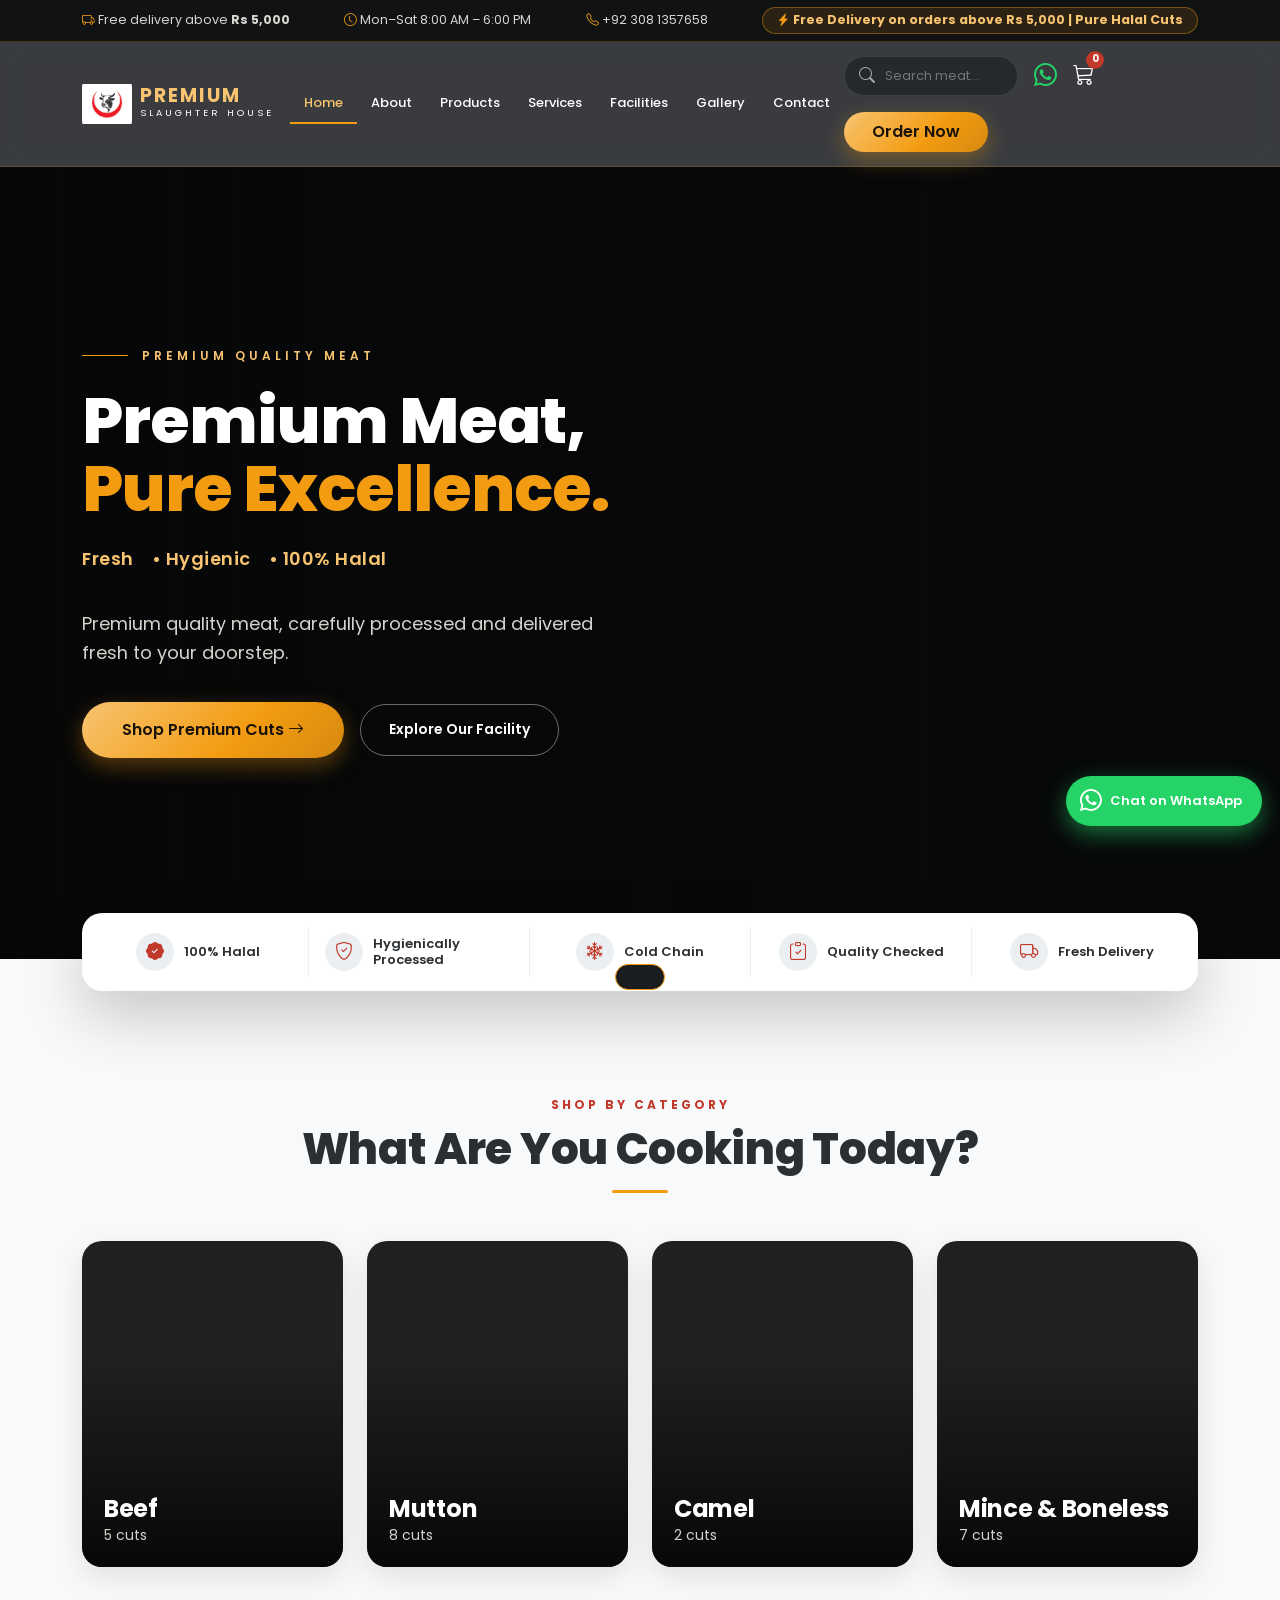
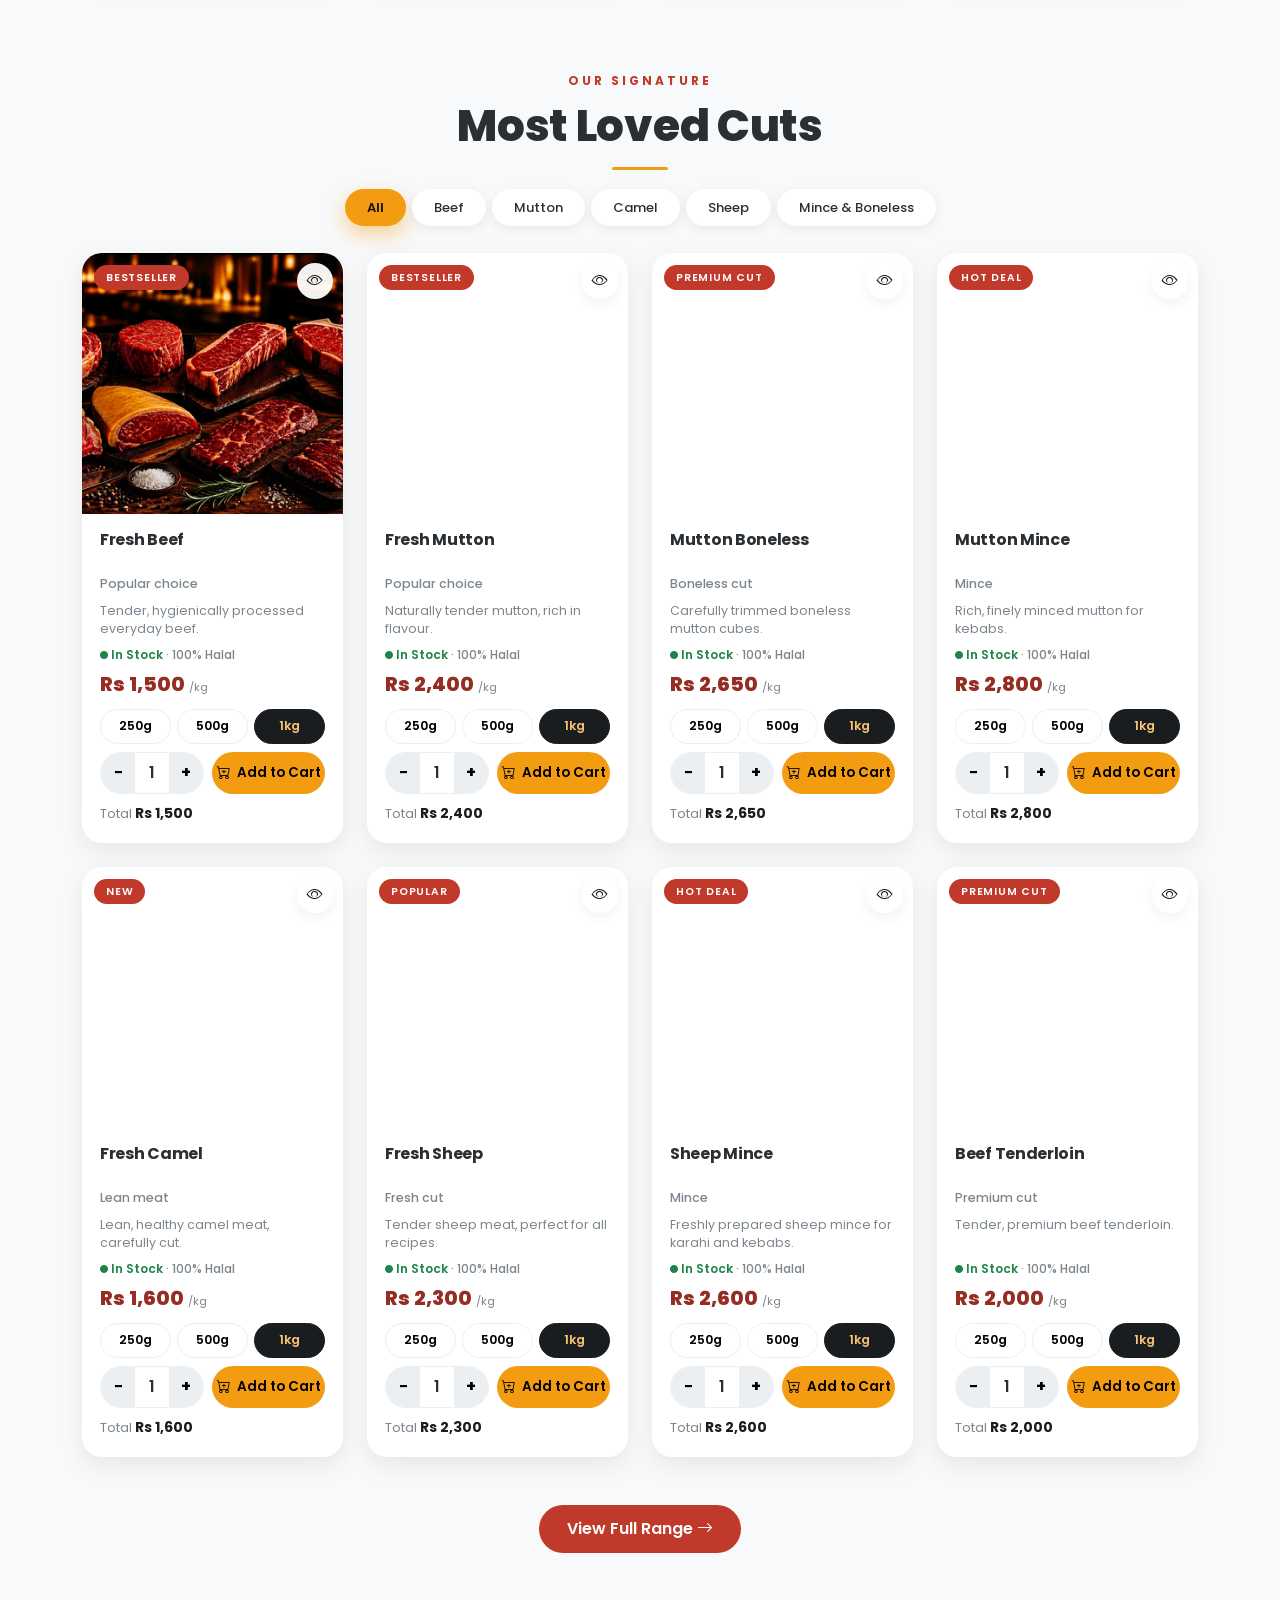
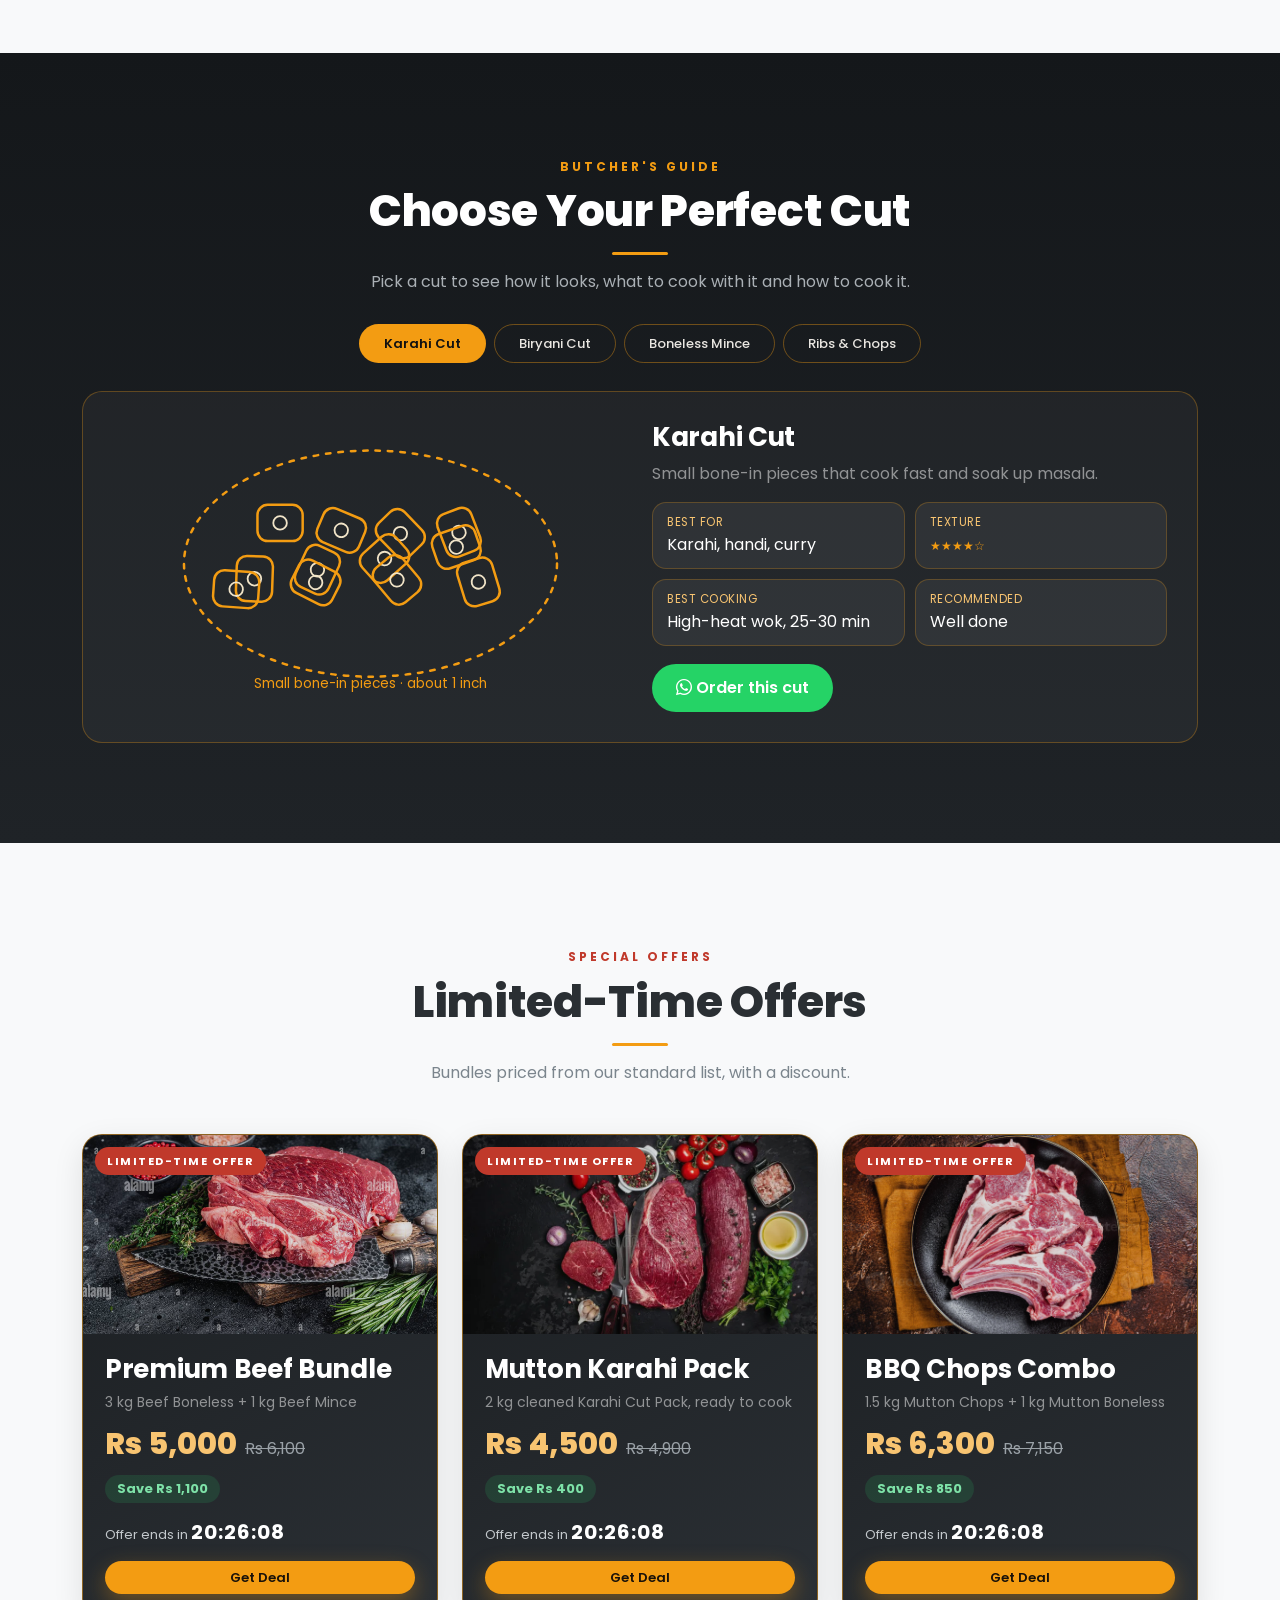
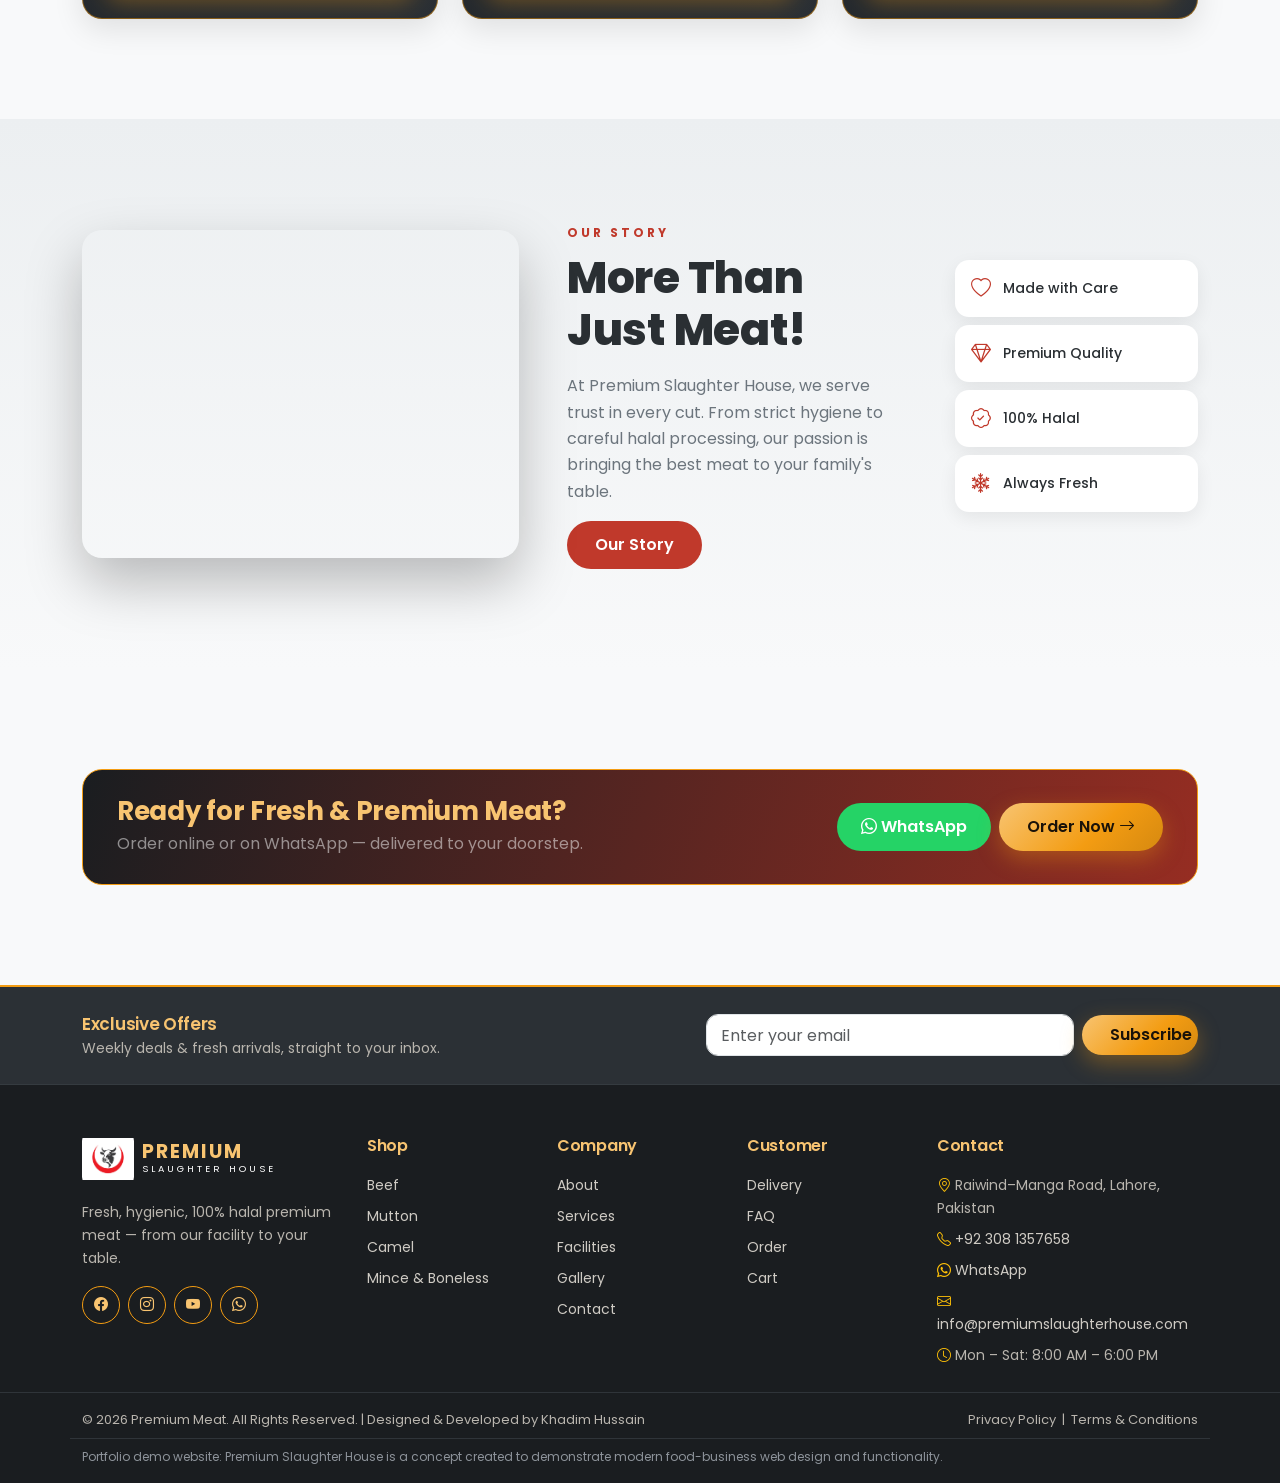
==== index.html @ eab7846e "Update website from latest attached files" ====
<!DOCTYPE html>
<html lang="en"><head>
<meta charset="UTF-8"><meta name="viewport" content="width=device-width, initial-scale=1.0">
<meta name="description" content="Premium Slaughter House offers fresh, hygienic and halal meat with convenient ordering and delivery in Lahore.">
<title>Premium Slaughter House | Fresh Halal Meat in Lahore</title>
<link rel="icon" href="images/favicon.jpg" type="image/jpeg">
<link href="https://cdn.jsdelivr.net/npm/bootstrap@5.3.3/dist/css/bootstrap.min.css" rel="stylesheet">
<link href="https://cdn.jsdelivr.net/npm/bootstrap-icons@1.11.3/font/bootstrap-icons.min.css" rel="stylesheet">
<link rel="preconnect" href="https://fonts.googleapis.com"><link rel="preconnect" href="https://fonts.gstatic.com" crossorigin>
<link href="https://fonts.googleapis.com/css2?family=Dancing+Script:wght@600&family=Poppins:wght@400;500;600;700&display=swap" rel="stylesheet">
<style>#loader{position:fixed;inset:0;background:#0E0B0A;z-index:9999;animation:ldx .5s 1.6s forwards}@keyframes ldx{to{opacity:0;visibility:hidden;pointer-events:none}}</style>
<link href="css/style.css?v=20261011" rel="stylesheet">
</head><body>
<!-- Accessibility: keyboard users can jump straight to the content -->
<a class="skip" href="#main">Skip to content</a>
<!-- Loading screen (hidden automatically by CSS after ~2s and by JS on page load) -->
<div id="loader"><div class="ring"></div><b>PREMIUM</b></div><!-- Gold scroll-progress line at very top; width is set by js/ui.js -->
<div id="progress"></div>
<!-- ===== SECTION: Top Announcement Bar ===== -->
<div class="ann"><div class="container d-flex flex-wrap justify-content-center justify-content-lg-between align-items-center gap-2">
<span><i class="bi bi-truck"></i> Free delivery above <b>Rs 5,000</b></span><span class="d-none d-md-inline"><i class="bi bi-clock"></i> Mon&ndash;Sat 8:00 AM &ndash; 6:00 PM</span><a href="tel:+923081357658"><i class="bi bi-telephone"></i> +92 308 1357658</a>
<span class="tick"><i class="bi bi-lightning-charge-fill"></i> <b id="ticker">Fresh halal meat delivered daily</b></span></div></div>
<!-- ===== END SECTION: Top Announcement Bar ===== -->
<!-- ===== SECTION: Navigation Bar ===== -->
<nav class="navbar navbar-expand-lg sticky-top"><div class="container">
<!-- Logo + brand name -->
<a class="navbar-brand d-flex align-items-center gap-2" href="index.html"><img class="logo" src="images/logo.jpg" alt="Logo"><div><div class="brand-t">PREMIUM</div><div class="brand-s">Slaughter House</div></div></a>
<!-- Mobile menu button -->
<button class="navbar-toggler" data-bs-toggle="collapse" data-bs-target="#nv" aria-controls="nv" aria-expanded="false" aria-label="Menu"><span class="tg"></span><span class="tg"></span><span class="tg"></span></button><!-- animated hamburger: turns into X -->
<!-- Menu links; the current page gets a gold underline (class "active") -->
<div class="collapse navbar-collapse" id="nv"><ul class="navbar-nav mx-auto"><li><a class="nav-link active" href="index.html">Home</a></li><li><a class="nav-link" href="about.html">About</a></li><li><a class="nav-link" href="products.html">Products</a></li><li><a class="nav-link" href="services.html">Services</a></li><li><a class="nav-link" href="facilities.html">Facilities</a></li><li><a class="nav-link" href="gallery.html">Gallery</a></li><li><a class="nav-link" href="contact.html">Contact</a></li></ul>
<div class="d-flex align-items-center gap-3 flex-wrap nav-tools"><!-- Navbar search: press Enter -> filters on Products page, or redirects to products.html?search=... --><label class="nsearch"><i class="bi bi-search"></i><input id="navSearch" type="search" placeholder="Search meat..." aria-label="Search meat"></label><!-- WhatsApp icon (number is set in js/config.js) --><a data-wa class="navwa" target="_blank" aria-label="WhatsApp"><i class="bi bi-whatsapp"></i></a><!-- Cart icon: number = total kg in cart (kept in sync on every page by js files) --><a href="order.html" class="cart"><i class="bi bi-cart3" aria-hidden="true"></i><span id="cartBadgeCount" aria-live="polite">0</span><span class="visually-hidden">items in cart</span></a><a href="order.html" class="btn btn-gold py-2 magnetic">Order Now</a></div>
</div></div></nav>
<!-- ===== END SECTION: Navigation Bar ===== -->
<main id="main"><!-- page content starts here (skip-link target) -->

<!-- ===== SECTION: Hero (luxury: image fades in, then text rises in order; image + overlay are in css/style.css) ===== -->
<section class="hero"><!-- background image + rgba(0,0,0,.6) overlay + slow zoom: css/style.css (.hero, .hero::before, .hero::after) -->
<div class="container position-relative" style="z-index:2"><div class="row"><div class="col-lg-8">
<div class="hero-eyebrow">Premium Quality Meat</div><!-- 1. eyebrow -->
<h1>Premium Meat,<br><em>Pure Excellence.</em></h1><!-- 2. headline -->
<p class="lead2"><span class="hero-sub"><span>Fresh</span><span>&bull; Hygienic</span><span>&bull; 100% Halal</span></span><br>Premium quality meat, carefully processed and delivered fresh to your doorstep.</p><!-- 3. supporting text -->
<div class="hero-cta"><a href="products.html" class="btn btn-gold btn-lg-x pulse-glow">Shop Premium Cuts <i class="bi bi-arrow-right" aria-hidden="true"></i></a><!-- ONE dominant CTA --><a href="facilities.html" class="link-sec">Explore Our Facility</a><!-- ONE quiet secondary CTA --></div>
</div></div></div></section>
<!-- ===== END SECTION: Hero (luxury: image fades in, then text rises in order; image + overlay are in css/style.css) ===== -->

<!-- ===== SECTION: Trust Strip (5 items, readable in 2 seconds) ===== -->
<section class="strip" aria-label="Why customers trust us"><div class="container"><div class="box"><div class="row g-2"><div class="col-6 col-md reveal" data-d="0"><!-- trust item: 100% Halal --><div class="it"><div class="ic"><i class="bi bi-patch-check-fill" aria-hidden="true"></i></div><b>100% Halal</b></div></div><div class="col-6 col-md reveal" data-d="70"><!-- trust item: Hygienically Processed --><div class="it"><div class="ic"><i class="bi bi-shield-check" aria-hidden="true"></i></div><b>Hygienically Processed</b></div></div><div class="col-6 col-md reveal" data-d="140"><!-- trust item: Cold Chain --><div class="it"><div class="ic"><i class="bi bi-snow2" aria-hidden="true"></i></div><b>Cold Chain</b></div></div><div class="col-6 col-md reveal" data-d="210"><!-- trust item: Quality Checked --><div class="it"><div class="ic"><i class="bi bi-clipboard-check" aria-hidden="true"></i></div><b>Quality Checked</b></div></div><div class="col-6 col-md reveal" data-d="280"><!-- trust item: Fresh Delivery --><div class="it"><div class="ic"><i class="bi bi-truck" aria-hidden="true"></i></div><b>Fresh Delivery</b></div></div></div></div></div></section>
<!-- ===== END SECTION: Trust Strip (5 items, readable in 2 seconds) ===== -->

<!-- ===== SECTION: Shop by Category (image cards) ===== -->
<section class="sec"><div class="container"><div class="text-center mb-5 reveal"><span class="eyebrow">Shop by Category</span><h2 class="sec-title">What Are You Cooking Today?</h2></div><div class="row g-3 g-lg-4"><div class="col-6 col-lg-3 reveal" data-d="0"><!-- category card: Beef --><a class="catc" href="products.html?category=beef"><img src="images/home/premium-quality-beef.jpg" alt="" loading="lazy" decoding="async" onerror="this.onerror=null;this.src='images/premium-beef.jpg'"><div class="cc"><h3>Beef</h3><small data-cat-count="beef">Explore cuts</small><span class="go">Explore <i class="bi bi-arrow-right" aria-hidden="true"></i></span></div></a></div><div class="col-6 col-lg-3 reveal" data-d="80"><!-- category card: Mutton --><a class="catc" href="products.html?category=mutton"><img src="images/home/premium-mutton-cubes.jpg" alt="" loading="lazy" decoding="async" onerror="this.onerror=null;this.src='images/premium-beef.jpg'"><div class="cc"><h3>Mutton</h3><small data-cat-count="mutton">Explore cuts</small><span class="go">Explore <i class="bi bi-arrow-right" aria-hidden="true"></i></span></div></a></div><div class="col-6 col-lg-3 reveal" data-d="160"><!-- category card: Camel --><a class="catc" href="products.html?category=camel"><img src="images/home/camel-meat.jpg" alt="" loading="lazy" decoding="async" onerror="this.onerror=null;this.src='images/premium-beef.jpg'"><div class="cc"><h3>Camel</h3><small data-cat-count="camel">Explore cuts</small><span class="go">Explore <i class="bi bi-arrow-right" aria-hidden="true"></i></span></div></a></div><div class="col-6 col-lg-3 reveal" data-d="240"><!-- category card: Mince &amp; Boneless --><a class="catc" href="products.html?category=minced"><img src="images/home/premium-mutton-mince.jpg" alt="" loading="lazy" decoding="async" onerror="this.onerror=null;this.src='images/premium-beef.jpg'"><div class="cc"><h3>Mince &amp; Boneless</h3><small data-cat-count="minced">Explore cuts</small><span class="go">Explore <i class="bi bi-arrow-right" aria-hidden="true"></i></span></div></a></div></div></div></section>
<!-- ===== END SECTION: Shop by Category (image cards) ===== -->

<!-- ===== SECTION: Most Loved Cuts (Product Showcase + Category Chips) ===== -->
<section class="sec pt-0"><div class="container">
<div class="text-center mb-4 reveal"><span class="eyebrow">Our Signature</span><h2 class="sec-title">Most Loved Cuts</h2><div class="mt-3" role="group" aria-label="Filter products"><button class="chip on" data-f="all" aria-pressed="true">All</button><button class="chip" data-f="beef" aria-pressed="false">Beef</button><button class="chip" data-f="mutton" aria-pressed="false">Mutton</button><button class="chip" data-f="camel" aria-pressed="false">Camel</button><button class="chip" data-f="sheep" aria-pressed="false">Sheep</button><button class="chip" data-f="minced" aria-pressed="false">Mince &amp; Boneless</button></div></div>
<div class="row g-3 g-lg-4" id="grid"><!-- cards are drawn by js/render.js from the master list in js/data.js --></div>
<div class="text-center mt-5 reveal"><a href="products.html" class="btn btn-crim">View Full Range <i class="bi bi-arrow-right" aria-hidden="true"></i></a></div></div></section>
<!-- ===== END SECTION: Most Loved Cuts (Product Showcase + Category Chips) ===== -->

<!-- ===== SECTION: Butcher's Guide (tabs, line-art diagram, detail facts) ===== -->
<section class="sec dark cutsec"><div class="container"><div class="text-center mb-4 reveal"><span class="eyebrow">Butcher's Guide</span><h2 class="sec-title">Choose Your Perfect Cut</h2><p class="sec-sub">Pick a cut to see how it looks, what to cook with it and how to cook it.</p></div>
<ul class="nav nav-pills cutnav justify-content-center mb-4 reveal" role="tablist"><li class="nav-item" role="presentation"><button class="nav-link active" data-bs-toggle="pill" data-bs-target="#cutkarahi" type="button" role="tab">Karahi Cut</button></li><li class="nav-item" role="presentation"><button class="nav-link" data-bs-toggle="pill" data-bs-target="#cutbiryani" type="button" role="tab">Biryani Cut</button></li><li class="nav-item" role="presentation"><button class="nav-link" data-bs-toggle="pill" data-bs-target="#cutmince" type="button" role="tab">Boneless Mince</button></li><li class="nav-item" role="presentation"><button class="nav-link" data-bs-toggle="pill" data-bs-target="#cutribs" type="button" role="tab">Ribs &amp; Chops</button></li></ul><div class="tab-content cutbox reveal z"><!-- Tab panel: Karahi Cut --><div class="tab-pane fade show active" id="cutkarahi" role="tabpanel"><div class="row align-items-center g-4"><div class="col-md-6"><svg viewBox="0 0 360 230" class="cutsvg" role="img" aria-label="karahi cut diagram"><ellipse class="ln" cx="180" cy="112" rx="165" ry="100" stroke-dasharray="4 7"/><g transform="rotate(0 80 60)"><rect class="ln" x="80" y="60" width="40" height="32" rx="9"/><circle class="ln2" cx="100" cy="76" r="6"/></g><g transform="rotate(23 142 60)"><rect class="ln" x="142" y="60" width="40" height="32" rx="9"/><circle class="ln2" cx="162" cy="76" r="6"/></g><g transform="rotate(46 204 60)"><rect class="ln" x="204" y="60" width="40" height="32" rx="9"/><circle class="ln2" cx="224" cy="76" r="6"/></g><g transform="rotate(69 266 60)"><rect class="ln" x="266" y="60" width="40" height="32" rx="9"/><circle class="ln2" cx="286" cy="76" r="6"/></g><g transform="rotate(92 94 106)"><rect class="ln" x="94" y="106" width="40" height="32" rx="9"/><circle class="ln2" cx="114" cy="122" r="6"/></g><g transform="rotate(115 156 106)"><rect class="ln" x="156" y="106" width="40" height="32" rx="9"/><circle class="ln2" cx="176" cy="122" r="6"/></g><g transform="rotate(138 218 106)"><rect class="ln" x="218" y="106" width="40" height="32" rx="9"/><circle class="ln2" cx="238" cy="122" r="6"/></g><g transform="rotate(161 280 106)"><rect class="ln" x="280" y="106" width="40" height="32" rx="9"/><circle class="ln2" cx="300" cy="122" r="6"/></g><g transform="rotate(184 80 152)"><rect class="ln" x="80" y="152" width="40" height="32" rx="9"/><circle class="ln2" cx="100" cy="168" r="6"/></g><g transform="rotate(207 142 152)"><rect class="ln" x="142" y="152" width="40" height="32" rx="9"/><circle class="ln2" cx="162" cy="168" r="6"/></g><g transform="rotate(230 204 152)"><rect class="ln" x="204" y="152" width="40" height="32" rx="9"/><circle class="ln2" cx="224" cy="168" r="6"/></g><g transform="rotate(253 266 152)"><rect class="ln" x="266" y="152" width="40" height="32" rx="9"/><circle class="ln2" cx="286" cy="168" r="6"/></g><text x="180" y="222" text-anchor="middle" fill="#f39c12" font-size="12" font-family="Poppins">Small bone-in pieces · about 1 inch</text></svg></div><div class="col-md-6"><h3 class="text-white">Karahi Cut</h3><p class="text-white-50 mb-0">Small bone-in pieces that cook fast and soak up masala.</p><div class="facts"><!-- detail facts --><div><small>Best for</small>Karahi, handi, curry</div><div><small>Texture</small><span class="stars" aria-label="Texture rating">&#9733;&#9733;&#9733;&#9733;&#9734;</span></div><div><small>Best cooking</small>High-heat wok, 25-30 min</div><div><small>Recommended</small>Well done</div></div><a data-wa data-msg="Hello, I want my meat in: Mutton Karahi Cut" target="_blank" class="btn btn-wa"><i class="bi bi-whatsapp" aria-hidden="true"></i> Order this cut</a></div></div></div><!-- Tab panel: Biryani Cut --><div class="tab-pane fade" id="cutbiryani" role="tabpanel"><div class="row align-items-center g-4"><div class="col-md-6"><svg viewBox="0 0 360 230" class="cutsvg" role="img" aria-label="biryani cut diagram"><ellipse class="ln" cx="180" cy="112" rx="165" ry="100" stroke-dasharray="4 7"/><g transform="rotate(-20 62 58)"><rect class="ln" x="62" y="58" width="74" height="52" rx="14"/><rect class="ln2" x="88" y="78" width="22" height="12" rx="6"/></g><g transform="rotate(-3 160 58)"><rect class="ln" x="160" y="58" width="74" height="52" rx="14"/><rect class="ln2" x="186" y="78" width="22" height="12" rx="6"/></g><g transform="rotate(14 258 58)"><rect class="ln" x="258" y="58" width="74" height="52" rx="14"/><rect class="ln2" x="284" y="78" width="22" height="12" rx="6"/></g><g transform="rotate(31 62 128)"><rect class="ln" x="62" y="128" width="74" height="52" rx="14"/><rect class="ln2" x="88" y="148" width="22" height="12" rx="6"/></g><g transform="rotate(48 160 128)"><rect class="ln" x="160" y="128" width="74" height="52" rx="14"/><rect class="ln2" x="186" y="148" width="22" height="12" rx="6"/></g><g transform="rotate(65 258 128)"><rect class="ln" x="258" y="128" width="74" height="52" rx="14"/><rect class="ln2" x="284" y="148" width="22" height="12" rx="6"/></g><text x="180" y="222" text-anchor="middle" fill="#f39c12" font-size="12" font-family="Poppins">Medium bone-in pieces · about 2 inch</text></svg></div><div class="col-md-6"><h3 class="text-white">Biryani Cut</h3><p class="text-white-50 mb-0">Medium bone-in pieces that stay juicy in long, slow cooking.</p><div class="facts"><!-- detail facts --><div><small>Best for</small>Biryani, pulao, korma</div><div><small>Texture</small><span class="stars" aria-label="Texture rating">&#9733;&#9733;&#9733;&#9733;&#9733;</span></div><div><small>Best cooking</small>Slow dum (steam), 45-60 min</div><div><small>Recommended</small>Fall-apart tender</div></div><a data-wa data-msg="Hello, I want my meat in: Biryani Cut" target="_blank" class="btn btn-wa"><i class="bi bi-whatsapp" aria-hidden="true"></i> Order this cut</a></div></div></div><!-- Tab panel: Boneless Mince --><div class="tab-pane fade" id="cutmince" role="tabpanel"><div class="row align-items-center g-4"><div class="col-md-6"><svg viewBox="0 0 360 230" class="cutsvg" role="img" aria-label="mince cut diagram"><ellipse class="ln" cx="180" cy="112" rx="165" ry="100" stroke-dasharray="4 7"/><rect class="ln" x="48" y="52" width="120" height="58" rx="28"/><path class="ln2" d="M62 76 q30 -14 60 0 M68 94 q26 12 52 0"/><rect class="ln" x="48" y="130" width="120" height="58" rx="28"/><path class="ln2" d="M62 154 q30 -14 60 0 M68 172 q26 12 52 0"/><circle class="ln2" cx="215" cy="70" r="4"/><circle class="ln2" cx="232" cy="76" r="4"/><circle class="ln2" cx="249" cy="70" r="4"/><circle class="ln2" cx="266" cy="76" r="4"/><circle class="ln2" cx="283" cy="70" r="4"/><circle class="ln2" cx="300" cy="76" r="4"/><circle class="ln2" cx="215" cy="94" r="4"/><circle class="ln2" cx="232" cy="100" r="4"/><circle class="ln2" cx="249" cy="94" r="4"/><circle class="ln2" cx="266" cy="100" r="4"/><circle class="ln2" cx="283" cy="94" r="4"/><circle class="ln2" cx="300" cy="100" r="4"/><circle class="ln2" cx="215" cy="118" r="4"/><circle class="ln2" cx="232" cy="124" r="4"/><circle class="ln2" cx="249" cy="118" r="4"/><circle class="ln2" cx="266" cy="124" r="4"/><circle class="ln2" cx="283" cy="118" r="4"/><circle class="ln2" cx="300" cy="124" r="4"/><circle class="ln2" cx="215" cy="142" r="4"/><circle class="ln2" cx="232" cy="148" r="4"/><circle class="ln2" cx="249" cy="142" r="4"/><circle class="ln2" cx="266" cy="148" r="4"/><circle class="ln2" cx="283" cy="142" r="4"/><circle class="ln2" cx="300" cy="148" r="4"/><circle class="ln2" cx="215" cy="166" r="4"/><circle class="ln2" cx="232" cy="172" r="4"/><text x="180" y="222" text-anchor="middle" fill="#f39c12" font-size="12" font-family="Poppins">Boneless slabs &amp; fine mince · zero bone</text></svg></div><div class="col-md-6"><h3 class="text-white">Boneless Mince</h3><p class="text-white-50 mb-0">Trimmed lean meat and fine mince, no bones or excess fat.</p><div class="facts"><!-- detail facts --><div><small>Best for</small>Kebabs, shami, keema</div><div><small>Texture</small><span class="stars" aria-label="Texture rating">&#9733;&#9733;&#9733;&#9733;&#9734;</span></div><div><small>Best cooking</small>Pan-fry or grill</div><div><small>Recommended</small>Medium-well</div></div><a data-wa data-msg="Hello, I want my meat in: Boneless Mince" target="_blank" class="btn btn-wa"><i class="bi bi-whatsapp" aria-hidden="true"></i> Order this cut</a></div></div></div><!-- Tab panel: Ribs &amp; Chops --><div class="tab-pane fade" id="cutribs" role="tabpanel"><div class="row align-items-center g-4"><div class="col-md-6"><svg viewBox="0 0 360 230" class="cutsvg" role="img" aria-label="ribs cut diagram"><ellipse class="ln" cx="180" cy="112" rx="165" ry="100" stroke-dasharray="4 7"/><path class="ln" d="M60 70 Q180 40 300 70 L300 160 Q180 190 60 160 Z"/><path class="ln2" d="M80 56 Q86 115 80 172"/><path class="ln2" d="M114 56 Q120 115 114 172"/><path class="ln2" d="M148 56 Q154 115 148 172"/><path class="ln2" d="M182 56 Q188 115 182 172"/><path class="ln2" d="M216 56 Q222 115 216 172"/><path class="ln2" d="M250 56 Q256 115 250 172"/><path class="ln2" d="M284 56 Q290 115 284 172"/><text x="180" y="222" text-anchor="middle" fill="#f39c12" font-size="12" font-family="Poppins">Full rack / chops · BBQ ready</text></svg></div><div class="col-md-6"><h3 class="text-white">Ribs &amp; Chops</h3><p class="text-white-50 mb-0">Rack-cut ribs and chops with natural marbling.</p><div class="facts"><!-- detail facts --><div><small>Best for</small>BBQ, grill, steaks</div><div><small>Texture</small><span class="stars" aria-label="Texture rating">&#9733;&#9733;&#9733;&#9733;&#9733;</span></div><div><small>Best cooking</small>Grill or slow BBQ</div><div><small>Recommended</small>Medium to well</div></div><a data-wa data-msg="Hello, I want my meat in: Ribs & Chops" target="_blank" class="btn btn-wa"><i class="bi bi-whatsapp" aria-hidden="true"></i> Order this cut</a></div></div></div></div></div></section>
<!-- ===== END SECTION: Butcher's Guide (tabs, line-art diagram, detail facts) ===== -->

<!-- ===== SECTION: Special Offers (deal cards + working countdown) ===== -->
<section class="sec"><div class="container"><div class="text-center mb-5 reveal"><span class="eyebrow">Special Offers</span><h2 class="sec-title">Limited-Time Offers</h2><p class="sec-sub">Bundles priced from our standard list, with a discount. <!-- Prices are calculated from js/data.js. The countdown resets at midnight (js/main.js): keep it only for a genuinely daily offer. --></p></div><div class="row g-3 g-lg-4" id="dealGrid"><!-- bundle cards + prices are calculated by js/render.js from the master list --></div></div></section>
<!-- ===== END SECTION: Special Offers (deal cards + working countdown) ===== -->

<!-- ===== SECTION: More Than Just Meat (Story) ===== -->
<section class="more sec"><div class="container"><div class="row g-5 align-items-center">
<div class="col-lg-5 reveal l"><div class="imgwrap"><img src="images/home/quality-inspection.jpeg" alt="Quality inspection at our facility" loading="lazy" decoding="async"></div></div>
<div class="col-lg-4 reveal z"><span class="eyebrow">Our Story</span><h2 class="sec-title">More Than Just Meat!</h2><p class="text-secondary mt-3">At Premium Slaughter House, we serve trust in every cut. From strict hygiene to careful halal processing, our passion is bringing the best meat to your family's table.</p><a href="about.html" class="btn btn-crim">Our Story</a></div>
<div class="col-lg-3 reveal r"><div class="d-grid gap-2 mb-3"><div class="mini"><i class="bi bi-heart" aria-hidden="true"></i>Made with Care</div><div class="mini"><i class="bi bi-gem" aria-hidden="true"></i>Premium Quality</div><div class="mini"><i class="bi bi-patch-check" aria-hidden="true"></i>100% Halal</div><div class="mini"><i class="bi bi-snow2" aria-hidden="true"></i>Always Fresh</div></div></div></div></div></section>
<!-- ===== END SECTION: More Than Just Meat (Story) ===== -->

<!-- ===== SECTION: Final Call To Action ===== -->
<section class="sec"><div class="container"><div class="appstrip d-flex flex-wrap align-items-center justify-content-between gap-3 reveal z"><div><h3 class="mb-1" style="color:var(--lgold)">Ready for Fresh &amp; Premium Meat?</h3><div class="text-white-50">Order online or on WhatsApp &mdash; delivered to your doorstep.</div></div><div class="d-flex gap-2 flex-wrap"><a data-wa data-msg="Hello, I want to order meat." target="_blank" class="btn btn-wa"><i class="bi bi-whatsapp" aria-hidden="true"></i> WhatsApp</a><a href="order.html" class="btn btn-gold">Order Now <i class="bi bi-arrow-right" aria-hidden="true"></i></a></div></div></div></section>
<!-- ===== END SECTION: Final Call To Action ===== -->

</main><!-- end of page content -->
<!-- ===== SECTION: Footer ===== -->
<footer>
<div class="fnews py-4"><div class="container d-flex flex-wrap align-items-center justify-content-between gap-3"><div><h5 class="mb-0">Exclusive Offers</h5><small>Weekly deals &amp; fresh arrivals, straight to your inbox.</small></div><!-- newsletter band --><form id="newsForm" class="d-flex gap-2" style="min-width:min(100%,380px)"><input type="email" required class="form-control" placeholder="Enter your email" aria-label="Email address"><button class="btn btn-gold py-2">Subscribe</button><!-- same style as the navbar "Order Now" button --></form></div></div>
<div class="container pt-5 pb-4 fcols"><div class="row g-4">
<!-- Brand: short company statement + social -->
<div class="col-lg-3"><div class="d-flex align-items-center gap-2 mb-3"><img src="images/logo.jpg" alt="Premium Slaughter House logo" width="52" height="52" style="object-fit:contain;border-radius:8px"><div><div class="brand-t">PREMIUM</div><div class="brand-s">Slaughter House</div></div></div><p>Fresh, hygienic, 100% halal premium meat &mdash; from our facility to your table.</p><div class="social"><a href="#" aria-label="Facebook"><i class="bi bi-facebook"></i></a><a href="#" aria-label="Instagram"><i class="bi bi-instagram"></i></a><a href="#" aria-label="YouTube"><i class="bi bi-youtube"></i></a><a data-wa target="_blank" aria-label="WhatsApp"><i class="bi bi-whatsapp"></i></a></div></div>
<!-- Shop -->
<div class="col-6 col-lg-2"><h5>Shop</h5><a href="products.html?category=beef">Beef</a><a href="products.html?category=mutton">Mutton</a><a href="products.html?category=camel">Camel</a><a href="products.html?category=minced">Mince &amp; Boneless</a></div>
<!-- Company -->
<div class="col-6 col-lg-2"><h5>Company</h5><a href="about.html">About</a><a href="services.html">Services</a><a href="facilities.html">Facilities</a><a href="gallery.html">Gallery</a><a href="contact.html">Contact</a></div>
<!-- Customer -->
<div class="col-6 col-lg-2"><h5>Customer</h5><a href="services.html">Delivery</a><a href="services.html#faq">FAQ</a><a href="order.html">Order</a><a href="order.html">Cart</a></div>
<!-- Contact -->
<div class="col-6 col-lg-3"><h5>Contact</h5><div class="mb-2"><i class="bi bi-geo-alt text-warning" aria-hidden="true"></i> Raiwind&ndash;Manga Road, Lahore, Pakistan</div><a href="tel:+923081357658"><i class="bi bi-telephone text-warning" aria-hidden="true"></i> +92 308 1357658</a><a data-wa target="_blank"><i class="bi bi-whatsapp text-warning" aria-hidden="true"></i> WhatsApp</a><a href="mailto:info@premiumslaughterhouse.com"><i class="bi bi-envelope text-warning" aria-hidden="true"></i> info@premiumslaughterhouse.com</a><div><i class="bi bi-clock text-warning" aria-hidden="true"></i> Mon &ndash; Sat: 8:00 AM &ndash; 6:00 PM</div></div>
</div></div>
<!-- Copyright row -->
<div class="fbottom py-3"><div class="container d-flex flex-wrap justify-content-between gap-2"><span>&copy; 2026 Premium Meat. All Rights Reserved. | Designed &amp; Developed by Khadim Hussain</span><span>Privacy Policy &nbsp;|&nbsp; Terms &amp; Conditions</span></div>
<div class="container demo-note"><!-- remove this line if the website goes live for a real business -->Portfolio demo website: Premium Slaughter House is a concept created to demonstrate modern food-business web design and functionality.</div></div></footer>
<!-- ===== END SECTION: Footer ===== -->
<!-- Mobile bottom action bar (phones only): Call / WhatsApp / Cart -->
<nav class="mbar" aria-label="Quick actions"><a href="tel:+923081357658"><i class="bi bi-telephone" aria-hidden="true"></i>Call</a><a data-wa data-msg="Hello Premium Slaughter House" target="_blank"><i class="bi bi-whatsapp" aria-hidden="true"></i>WhatsApp</a><a href="order.html"><i class="bi bi-cart3" aria-hidden="true"></i><span>Cart <b id="cartBadgeMobile">0</b></span></a></nav>
<!-- Floating WhatsApp button (desktop/tablet) -->
<a class="wa" data-wa data-msg="Hello Premium Slaughter House, I want to place an order." target="_blank" aria-label="Chat on WhatsApp"><i class="bi bi-whatsapp" aria-hidden="true"></i><span>Chat on WhatsApp</span></a>
<!-- Back-to-top button -->
<button id="toTop" aria-label="Back to top"><i class="bi bi-arrow-up" aria-hidden="true"></i></button><!-- "added to cart" message box (screen readers are told via role=status) --><div id="toast" role="status" aria-live="polite"></div>

<!-- ===== SECTION: Product Quick View Modal ===== -->
<div class="modal fade qvm" id="quickView" tabindex="-1" aria-labelledby="qvName" aria-hidden="true"><div class="modal-dialog modal-dialog-centered modal-lg"><div class="modal-content">
<button class="dm-close" data-bs-dismiss="modal" aria-label="Close quick view"><i class="bi bi-x-lg" aria-hidden="true"></i></button><!-- close (ESC and clicking outside also close it) -->
<div class="row g-0"><div class="col-md-7 qv-img"><img id="qvImg" src="" alt="Product photo"><!-- large product image --></div>
<div class="col-md-5 qv-body"><div class="mb-2"><span class="qv-badge" id="qvBadge"></span> <small class="text-muted" id="qvSub"></small></div><h2 id="qvName" class="h3 mb-1"></h2><!-- badge + name -->
<div class="qv-price mb-2" id="qvPrice"></div><p id="qvDesc" class="text-secondary small"></p><!-- price per kg + description -->
<div class="qv-halal"><i class="bi bi-patch-check-fill" aria-hidden="true"></i> 100% Halal &middot; <span class="stock">In Stock</span></div><!-- halal indicator -->
<div class="small fw-semibold mb-1" id="qvWl">Weight</div><div class="wchips" id="qvWeights" role="group" aria-labelledby="qvWl"><!-- 250g | 500g | 1kg --><button type="button" class="wchip" data-kg="0.25" aria-pressed="false">250g</button><button type="button" class="wchip" data-kg="0.5" aria-pressed="false">500g</button><button type="button" class="wchip on" data-kg="1" aria-pressed="true">1kg</button></div>
<div class="small fw-semibold mb-1">Quantity</div><div class="qty align-self-start mb-3"><!-- - 1 + --><button id="qvMinus" aria-label="Decrease quantity">&minus;</button><span id="qvQty" style="min-width:34px;text-align:center;font-weight:600" aria-live="polite">1</span><button id="qvPlus" aria-label="Increase quantity">+</button></div>
<div class="mb-3 small text-secondary" aria-live="polite">Total: <span class="qv-total" id="qvTotal"></span></div><!-- Rs 2,400 x 1.5 kg = Rs 3,600 -->
<button id="qvAdd" class="btn btn-gold w-100"><i class="bi bi-cart-plus" aria-hidden="true"></i> Add to Cart</button>
<a href="order.html" class="btn btn-link text-secondary mt-1">Go to cart &rarr;</a></div></div></div></div></div>
<!-- ===== END SECTION: Product Quick View Modal ===== -->

<!-- ===== SECTION: Deal of the Day Modal (auto-opens 5 seconds after first visit - js/main.js) ===== -->
<div class="modal fade" id="dealModal" tabindex="-1" aria-labelledby="dealTitle" aria-hidden="true"><div class="modal-dialog modal-dialog-centered modal-lg"><div class="modal-content dm">
<div class="dm-head"><div><small>TODAY ONLY</small><h2 id="dealTitle">Deals of the <span>Day</span></h2></div><button class="dm-close" data-bs-dismiss="modal" aria-label="Close deals"><i class="bi bi-x-lg" aria-hidden="true"></i></button></div>
<div id="dealCar" class="carousel slide carousel-fade" data-bs-ride="carousel" data-bs-interval="4000"><div class="carousel-indicators" id="dealInd"></div><div class="carousel-inner" id="dealSlides"><!-- slides are drawn by js/render.js --></div></div></div></div></div>
<!-- Button that reopens the deals popup after it is closed -->
<button class="deal-fab" id="dealFab"><i class="bi bi-fire" aria-hidden="true"></i> Today's Deals</button>
<!-- ===== END SECTION: Deal of the Day Modal (auto-opens 5 seconds after first visit - js/main.js) ===== -->
<!-- Bootstrap JS (modals, carousel, accordion, tabs) -->
<script src="https://cdn.jsdelivr.net/npm/bootstrap@5.3.3/dist/js/bootstrap.bundle.min.js"></script>
<!-- Our scripts: one file per responsibility (order matters: config first, main last) -->
<script src="js/config.js"></script><script src="js/data.js"></script><script src="js/render.js"></script><script src="js/ui.js"></script><script src="js/cart.js"></script><script src="js/products.js"></script><script src="js/checkout.js"></script><script src="js/calculator.js"></script><script src="js/gallery.js"></script><script src="js/main.js"></script>
</body></html>
---- css/style.css ----
/* ##########################################################################
   PREMIUM SLAUGHTER HOUSE - MAIN STYLESHEET (v2 - premium polish)  (css/style.css, used by all 8 pages)
   Client palette: Charcoal #1a1d20 | Crimson #c0392b | Gold #f39c12 | Off-white #f8f9fa
   Edit colours ONLY in the :root block. Every rule below has a comment.
   ########################################################################## */

/* ===== 1. DESIGN TOKENS (the whole site reads colours from here) ===== */
:root{
  --ink:#1a1d20;        /* deep charcoal: header, footer, dark sections */
  --coal:#22262a;       /* slightly lighter charcoal for dark cards */
  --coal2:#2b3035;      /* lightest charcoal for inputs/borders */
  --gold:#f39c12;       /* accent gold: borders, stars, tags, buttons */
  --lgold:#f8c471;      /* light gold for headings on dark backgrounds */
  --crimson:#c0392b;    /* primary crimson: CTA buttons, badges */
  --crimson2:#962d22;   /* darker crimson for hover states */
  --cream:#f8f9fa;      /* off-white page background */
  --sand:#eceff1;       /* soft grey for chips, borders, icon circles */
  --text:#2a2f33;       /* default body text colour */
  --muted:#7b858d;      /* secondary/grey text */
  --r:18px;             /* standard rounded-corner radius */
}

/* ===== 2. BASE STYLES ===== */
html{scroll-behavior:smooth}                                   /* smooth anchor scrolling */
body{font-family:'Poppins',sans-serif;background:var(--cream);color:var(--text);overflow-x:hidden;font-size:var(--fs-body);line-height:1.65}  /* body font + page colours */
h1,h2,h3,h4,h5,.serif{font-family:'Poppins',sans-serif;font-weight:700;letter-spacing:-.3px}
h3,.h3{font-size:var(--fs-h3)}      /* bold titles = strong contrast with body text */
.script{font-family:'Dancing Script',cursive;color:var(--gold);font-size:1.6rem}                   /* handwritten accent text */
a{text-decoration:none}                                        /* no underline on links */
::selection{background:var(--gold);color:#000}                 /* text-selection colour */

/* ===== 3. PRELOADER, SCROLL PROGRESS BAR, CURSOR GLOW ===== */
#loader{position:fixed;inset:0;background:var(--ink);z-index:9999;display:flex;align-items:center;justify-content:center;flex-direction:column;gap:18px;transition:opacity .6s,visibility .6s}  /* full-screen loading cover */
#loader.done{opacity:0;visibility:hidden}                      /* hidden state added by JS */
#loader .ring{width:70px;height:70px;border:3px solid #33383d;border-top-color:var(--gold);border-radius:50%;animation:spin 1s linear infinite}  /* spinning gold ring */
#loader b{color:var(--lgold);letter-spacing:6px;font:600 13px 'Poppins'}  /* "PREMIUM" label under ring */
@keyframes spin{to{transform:rotate(360deg)}}                  /* generic rotate animation */
#progress{position:fixed;top:0;left:0;height:3px;width:0;background:linear-gradient(90deg,var(--crimson),var(--gold));z-index:2000}  /* top scroll-progress line */

/* ===== 4. BUTTONS ===== */
.btn-gold{background:linear-gradient(135deg,var(--lgold),var(--gold) 60%,#d68910);color:#1a1209;font-weight:600;border:0;border-radius:50px;padding:12px 28px;position:relative;overflow:hidden;transition:.35s;box-shadow:0 8px 22px rgba(243,156,18,.35)}  /* primary gold pill button */
.btn-gold::after{content:'';position:absolute;top:0;left:-80%;width:50%;height:100%;background:linear-gradient(120deg,transparent,rgba(255,255,255,.65),transparent);transform:skewX(-20deg);transition:.7s}  /* shine streak (hidden at left) */
.btn-gold:hover::after{left:140%}                              /* streak sweeps across on hover */
.btn-gold:hover{color:#1a1209;transform:translateY(-3px);box-shadow:0 14px 30px rgba(243,156,18,.5)}  /* lift on hover */
.btn-crim{background:var(--crimson);color:#fff;border:0;border-radius:50px;padding:12px 28px;font-weight:600;transition:.3s}  /* crimson CTA button */
.btn-crim:hover{background:var(--crimson2);color:#fff;transform:translateY(-3px);box-shadow:0 12px 26px rgba(192,57,43,.45)}  /* crimson hover */
.btn-line{border:1.5px solid var(--gold);color:var(--lgold);border-radius:50px;padding:11px 26px;font-weight:600;transition:.3s}  /* outline button */
.btn-line:hover{background:var(--gold);color:#111}             /* fills gold on hover */
.btn-wa{background:#25D366;color:#fff;border-radius:50px;padding:12px 24px;font-weight:600;border:0;transition:.3s}  /* green WhatsApp button */
.btn-wa:hover{background:#1da851;color:#fff;transform:translateY(-3px)}  /* WhatsApp hover */
.pulse-glow{animation:pglow 1.8s infinite}                     /* client request: pulsing glow on "Order Online" */
@keyframes pglow{0%{box-shadow:0 0 0 0 rgba(243,156,18,.75)}70%{box-shadow:0 0 0 20px rgba(243,156,18,0)}100%{box-shadow:0 0 0 0 rgba(243,156,18,0)}}  /* expanding gold ring */

/* ===== 5. ANNOUNCEMENT BAR (top dark banner) ===== */
.ann{background:#101214;color:#d9d6d0;font-size:12.5px;padding:7px 0;border-bottom:1px solid rgba(243,156,18,.25)}  /* darker strip above navbar */
.ann a{color:#d9d6d0}                                          /* phone link colour */
.ann i{color:var(--gold)}                                      /* gold icons in bar */
.ann .tick{background:rgba(243,156,18,.12);border:1px solid rgba(243,156,18,.4);padding:2px 14px;border-radius:50px;color:var(--lgold)}  /* live-alert pill */
#ticker{transition:opacity .4s}                                /* fade when ticker text changes */

/* ===== 6. NAVBAR (glassmorphic sticky header) ===== */
.navbar{background:rgba(26,29,32,.86);backdrop-filter:blur(10px);-webkit-backdrop-filter:blur(10px);border-bottom:1px solid rgba(243,156,18,.2);transition:background .45s ease,padding .35s ease,box-shadow .45s ease,border-color .45s;padding:14px 0}  /* client spec: blur(10px) + rgba(26,29,32,.95) */
.navbar.scrolled{padding:6px 0;background:rgba(26,29,32,.97);border-bottom-color:rgba(243,156,18,.4);box-shadow:0 10px 35px rgba(0,0,0,.5)}  /* shrinks + shadow after scrolling */
.navbar .logo{width:50px;height:50px;object-fit:contain;border-radius:8px}  /* logo size */
.brand-t{font:700 19px 'Poppins';color:var(--lgold);letter-spacing:2px;line-height:1}  /* brand name */
.brand-s{font-size:9.5px;color:#fff;letter-spacing:3px;text-transform:uppercase}  /* brand sub-title */
.nav-link{color:#fff!important;font-size:13px;font-weight:500;padding:8px 14px!important;border-bottom:2px solid transparent;transition:.3s}  /* nav link with invisible underline */
.nav-link:hover{color:var(--lgold)!important;border-bottom-color:rgba(243,156,18,.5)}  /* hover preview underline */
.nav-link.active{color:var(--lgold)!important;border-bottom:2px solid #f39c12}  /* client spec: gold underline on current page */
.nsearch{background:#25292d;border:1px solid #3a4046;border-radius:50px;padding:6px 14px;display:flex;align-items:center;gap:8px;color:#aaa}  /* nav search pill */
.nsearch input{background:none;border:0;outline:0;color:#fff;font-size:13px;width:120px}  /* search text box */
.cart{color:#fff;font-size:21px;position:relative}             /* cart icon link */
.cart span{position:absolute;top:-8px;right:-10px;background:var(--crimson);border-radius:50%;min-width:18px;height:18px;font-size:10px;display:flex;align-items:center;justify-content:center;font-weight:700}  /* cart count bubble (#cartBadgeCount) */
.navwa{color:#25D366;font-size:23px;transition:.3s}            /* nav WhatsApp icon */
.navwa:hover{color:#4be28a;transform:scale(1.2)}               /* icon grows on hover */
.bump{animation:bump .5s}                                      /* class added when cart changes */
@keyframes bump{40%{transform:scale(1.5)}}                     /* pop effect */

/* ===== 7. HOME HERO ===== */
@keyframes float{50%{transform:translateY(-14px)}}             /* gentle up/down bob */

/* ===== 8. TRUST & QUALITY BADGES GRID (4 columns under hero) ===== */
.strip{margin-top:-70px;position:relative;z-index:5}           /* overlaps bottom of hero */

/* ===== 9. SECTION TITLES + DARK SECTIONS ===== */
.eyebrow{color:var(--crimson);font-weight:700;letter-spacing:3px;font-size:12px;text-transform:uppercase}  /* small red label above titles */
.sec{padding:var(--section-y) 0}                                           /* standard section spacing */
.sec-title{font-size:var(--fs-h2);font-weight:800;margin:6px 0 0}     /* big section title */
.dark{background:var(--ink);color:#e9e6e1}                     /* dark section background */
.dark .sec-title{color:#fff}                                   /* white titles on dark */
.dark .eyebrow{color:var(--gold)}                              /* gold label on dark */

/* ===== 10. FILTER CHIPS / PILLS (home + products + gallery) ===== */
.chip{border:0;background:#fff;color:var(--text);padding:8px 22px;border-radius:50px;font-size:13px;font-weight:500;box-shadow:0 3px 12px rgba(0,0,0,.07);transition:.3s;margin:3px}  /* inactive pill */
.chip:hover{transform:translateY(-2px)}                        /* small lift */
.chip.on,.chip.active{background:var(--gold);color:#1a1209;font-weight:600;box-shadow:0 8px 20px rgba(243,156,18,.45)}  /* selected pill */

/* ===== 11. PRODUCT CARDS (client: smooth lift -8px + soft shadow on hover) ===== */
.pitem{transition:opacity .4s,transform .4s}                   /* wrapper animation */
.pitem.hide{display:none}                                      /* hidden by filter */
.pcard{background:#fff;border-radius:var(--r);overflow:hidden;box-shadow:0 10px 30px rgba(0,0,0,.08);height:100%;position:relative;transition:transform .3s ease,box-shadow .3s ease;transform-style:preserve-3d}  /* card base: transition transform .3s + shadow .3s */
.pcard:hover{transform:translateY(-8px);box-shadow:0 15px 30px rgba(0,0,0,.12)}  /* exact client hover values */
.pimg{overflow:hidden;position:relative;aspect-ratio:1/1}      /* fixed 4:3 frame so photos never distort */
.pimg img{width:100%;height:100%;object-fit:cover;transition:.8s}  /* cover = crop, never stretch */
.pcard:hover .pimg img{transform:scale(1.03)}                   /* slow zoom on hover */
.ptag{position:absolute;top:12px;left:12px;z-index:2;background:var(--crimson);color:#fff;font-size:11px;font-weight:600;padding:4px 12px;border-radius:50px}  /* corner badge (Bestseller etc.) */
.heart{position:absolute;top:10px;right:10px;z-index:2;width:34px;height:34px;border:0;border-radius:50%;background:rgba(255,255,255,.92);color:var(--crimson);transition:.3s}  /* wishlist heart */
.heart.on{background:var(--crimson);color:#fff;animation:bump .5s}  /* filled heart */
.pinfo{padding:16px 18px 18px}                                 /* text area of card */
.pinfo h5{font:700 17px 'Poppins';margin:0}                    /* product name */
.pinfo p{color:var(--muted);font-size:13px;margin:3px 0 8px}   /* product description */
.stars{color:var(--gold);font-size:12px}                       /* gold star rating */
.stars small{color:var(--muted)}                               /* rating count */
.price{font-weight:700;font-size:18px;color:var(--crimson2)}   /* price in crimson */
.price small{font-size:11px;color:var(--muted);font-weight:400}  /* "/kg" label */
.add{background:var(--gold);border:0;border-radius:50px;padding:7px 18px;font-weight:600;font-size:13px;transition:.3s}  /* Add to Cart button */
.add:hover{background:var(--crimson);color:#fff}               /* turns crimson on hover */
.product-card-wrapper{animation:fadeInUp .45s ease both}       /* fade-in when shown by filter */
@keyframes fadeInUp{from{opacity:0;transform:translateY(24px)}to{opacity:1;transform:none}}  /* client's fadeInUp 0.4s */

/* ===== 12. PRODUCTS PAGE: SEARCH BOX + QUANTITY SELECTOR ===== */
.searchbox{position:relative}                                  /* positions the icon */
.searchbox i{position:absolute;left:18px;top:50%;transform:translateY(-50%);color:var(--muted)}  /* magnifier icon */
.searchbox input{width:100%;border:0;border-radius:50px;padding:14px 20px 14px 46px;box-shadow:0 8px 26px rgba(0,0,0,.12);outline:0;transition:.3s}  /* big search input */
.searchbox input:focus{box-shadow:0 0 0 3px var(--gold)}       /* gold focus ring */
.qty{display:inline-flex;align-items:center;border:1.5px solid var(--sand);border-radius:50px;overflow:hidden;background:#fff}  /* [ - 1 kg + ] control */
.qty button{border:0;background:var(--sand);width:30px;height:34px;font-weight:700;transition:.2s}  /* minus / plus buttons */
.qty button:hover{background:var(--gold)}                      /* hover colour */
.qv{min-width:22px;text-align:center;font-weight:600}          /* quantity number */
.qk{font-size:12px;color:var(--muted);margin-right:4px}        /* "kg" label */

/* ===== 13. INTERACTIVE MEAT CUT VISUALIZER (home) ===== */
.cutsec{background:linear-gradient(180deg,#14171a,#1f2327)}    /* dark gradient section */
.cutnav .nav-link{color:#e9e6e1!important;border:1px solid rgba(243,156,18,.4);border-radius:50px;margin:4px;padding:8px 24px!important;background:transparent}  /* tab pills */
.cutnav .nav-link.active{background:var(--gold);color:#111!important;font-weight:600}  /* active tab */
.cutbox{background:rgba(255,255,255,.04);border:1px solid rgba(243,156,18,.3);border-radius:var(--r);padding:30px}  /* panel around diagram */
.cutsvg{width:100%;max-height:260px;}  /* line-art diagram, bobbing */
.cutsvg .ln{fill:none;stroke:var(--gold);stroke-width:2.2;stroke-linecap:round;stroke-linejoin:round}  /* line-art stroke style */
.cutsvg .ln2{fill:none;stroke:#f1e4c8;stroke-width:1.6;stroke-linecap:round}  /* thinner marbling/bone lines */

/* ===== 14. PROMO BANNERS, MARQUEE, STORY, ORDER STRIP ===== */
.banner{border-radius:var(--r);padding:36px;min-height:240px;color:#fff;position:relative;overflow:hidden;display:flex;flex-direction:column;justify-content:center;transition:transform .3s ease,box-shadow .3s ease}  /* banner base */
.banner:hover{transform:translateY(-8px);box-shadow:0 15px 30px rgba(0,0,0,.2)}  /* lift on hover */
.banner>*{position:relative;z-index:1}                         /* text above background */
.b1{background:linear-gradient(110deg,rgba(26,29,32,.95) 35%,rgba(26,29,32,.35)),url("../images/premium-beef.jpg") center/cover}  /* Beef Combo banner image */
.b2{background:linear-gradient(110deg,rgba(150,45,34,.96) 35%,rgba(150,45,34,.35)),url("../images/fresh-mutton.jpg") center/cover}  /* Mutton Festival banner image */
.banner h3{font-size:34px;font-weight:800;color:var(--lgold)}  /* banner title */
.offer{display:inline-block;background:var(--gold);color:#111;font-weight:700;padding:3px 14px;border-radius:50px;animation:pulse 1.8s infinite}  /* "20% OFF" pill */
@keyframes pulse{0%{box-shadow:0 0 0 0 rgba(243,156,18,.7)}100%{box-shadow:0 0 0 18px transparent}}  /* outward pulse */
.more{background:linear-gradient(180deg,var(--sand),var(--cream))}  /* story section background */
.mini{background:#fff;border-radius:14px;padding:12px 16px;display:flex;align-items:center;gap:12px;box-shadow:0 6px 18px rgba(0,0,0,.07);font-weight:500;font-size:14px;transition:.3s}  /* small feature row */
.mini:hover{transform:translateX(8px);border-left:4px solid var(--gold)}  /* slides right on hover */
.mini i{color:var(--crimson);font-size:20px}                   /* icon colour */
.quote{background:#fff;border-radius:var(--r);padding:22px;box-shadow:0 18px 40px rgba(0,0,0,.12);}  /* floating testimonial */
.appstrip{background:linear-gradient(110deg,var(--ink),var(--crimson2));border:1px solid var(--gold);border-radius:var(--r);color:#fff;padding:26px 34px}  /* order call-to-action strip */

/* ===== 15. FOOTER ===== */
footer{background:var(--ink);color:#b9b5ae;font-size:14px;border-top:2px solid var(--gold)}  /* dark footer */
footer h5{color:var(--lgold);font:600 17px 'Poppins';margin-bottom:16px}  /* column titles */
footer a{color:#cfcbc4;display:block;margin-bottom:8px;transition:.3s}  /* footer links */
footer a:hover{color:var(--gold);padding-left:6px}             /* nudge on hover */
.social a{display:inline-flex;width:38px;height:38px;border:1px solid var(--gold);border-radius:50%;align-items:center;justify-content:center;margin-right:8px;color:var(--lgold)}  /* round social icons */
.social a:hover{background:var(--gold);color:#111;transform:translateY(-4px);padding-left:0}  /* icon hover */
.news{background:var(--coal2);border:1px solid #3a4046;border-radius:var(--r);padding:20px}  /* newsletter box */
.news input{background:#15181a;border:1px solid #3a4046;color:#fff;border-radius:50px;padding:9px 16px}  /* email input */
.fbottom{border-top:1px solid #2f3439;font-size:13px}          /* copyright row */

/* ===== 16. FLOATING ELEMENTS (back-to-top, cart toast, WhatsApp pill, live toast) ===== */
#toTop,.deal-fab{position:fixed;z-index:1030}                  /* fixed positioning */
#toTop{right:18px;bottom:18px;width:46px;height:46px;border-radius:50%;border:0;background:var(--gold);color:#111;font-size:20px;opacity:0;visibility:hidden;transition:.4s;box-shadow:0 8px 20px rgba(0,0,0,.35)}  /* back-to-top button */
#toTop.show{opacity:1;visibility:visible}                      /* shown after scrolling */
#toast{position:fixed;left:50%;bottom:30px;transform:translate(-50%,120px);background:var(--ink);color:#fff;border:1px solid var(--gold);padding:12px 24px;border-radius:50px;z-index:3000;transition:.5s;font-size:14px}  /* "added to cart" message */
#toast.show{transform:translate(-50%,0)}                       /* slides up */
.wa{position:fixed;right:18px;bottom:74px;z-index:1030;height:50px;padding:0 20px 0 14px;border-radius:50px;background:#25D366;color:#fff;display:flex;align-items:center;gap:8px;font-size:22px;font-weight:600;box-shadow:0 8px 22px rgba(37,211,102,.5);animation:wapulse 2s infinite;transition:.3s}  /* floating WhatsApp pill */
.wa span{font-size:13px}                                       /* pill label */
.wa:hover{color:#fff;transform:scale(1.07)}                    /* grows on hover */
@keyframes wapulse{0%{box-shadow:0 0 0 0 rgba(37,211,102,.7)}100%{box-shadow:0 0 0 18px transparent}}  /* green pulse */
.live-toast{background:rgba(26,29,32,.96);color:#fff;border:1px solid var(--gold);border-radius:14px;font-size:13.5px;max-width:320px}  /* live-order notification (bottom-left) */
.deal-fab{left:18px;bottom:90px;display:none;background:linear-gradient(135deg,var(--lgold),var(--gold));color:#111;border:0;border-radius:30px;padding:11px 20px;font-weight:700;font-size:13px;box-shadow:0 8px 24px rgba(0,0,0,.4)}  /* "Today's Deals" button */

/* ===== 17. SCROLL REVEAL ANIMATION (class .reveal, direction helpers .l .r .z) ===== */
.reveal{opacity:0;transform:translateY(24px);transition:opacity .8s cubic-bezier(.2,.7,.2,1),transform .8s cubic-bezier(.2,.7,.2,1)}  /* hidden start state */
.reveal.l{transform:translateX(-32px)}                         /* comes from left */
.reveal.r{transform:translateX(32px)}                          /* comes from right */
.reveal.z{transform:scale(.96)}                                /* zooms in */
.reveal.in{opacity:1;transform:none}                           /* visible end state (added by JS) */

/* ===== 18. DEAL OF THE DAY MODAL ===== */
.modal-content.dm{background:var(--coal);border:1px solid var(--gold);border-radius:20px;overflow:hidden}  /* modal frame */
.dm-head{padding:16px 24px;display:flex;align-items:center;justify-content:space-between;border-bottom:1px solid #353b40}  /* modal header */
.dm-head h2{color:#fff;font-size:24px;margin:0}                /* header title */
.dm-head h2 span{color:var(--lgold)}                           /* gold "Day" word */
.dm-head small{color:var(--gold);letter-spacing:2px;font-weight:700;font-size:11px}  /* "TODAY ONLY" */
.dm-close{background:rgba(255,255,255,.1);border:0;color:#fff;width:38px;height:38px;border-radius:50%}  /* close button */
.dm-close:hover{background:var(--crimson)}                     /* close hover */
.deal{min-height:380px;display:flex;align-items:center;background-size:cover;background-position:center;position:relative}  /* one slide */
.deal::before{content:"";position:absolute;inset:0;background:linear-gradient(90deg,rgba(0,0,0,.92),rgba(0,0,0,.6) 55%,rgba(0,0,0,.1))}  /* dark overlay for text */
.deal-body{position:relative;padding:34px 44px;color:#fff;max-width:520px}  /* slide text */
.dbadge{background:var(--crimson);font-size:11px;font-weight:700;letter-spacing:1.5px;padding:5px 13px;border-radius:20px}  /* deal badge */
.deal h3{font-size:clamp(28px,4vw,42px);margin:14px 0 6px}     /* deal title */
.dprice{display:flex;align-items:baseline;gap:14px}            /* price row */
.dprice b{font-size:clamp(34px,5vw,50px);color:var(--lgold)}   /* new price */
.dprice s{color:#aaa;font-size:19px}                           /* old price struck through */
.dsave{color:#7ee2a8;font-weight:700;margin-bottom:18px}       /* savings text */
#dealCar .carousel-indicators button{width:32px;height:4px;border:0;border-radius:4px;background:var(--gold)}  /* slide dots */

/* ===== 19. INNER-PAGE BANNER (.phero) - image is set inline in each HTML file ===== */
.phero{background-color:#1a1d20;background-size:cover;background-position:center;background-attachment:fixed;color:#fff;padding:110px 0 100px;position:relative;overflow:hidden}  /* hero strip on inner pages */
.phero h1{font-size:clamp(38px,6vw,68px);font-weight:800}      /* page title */
.crumb a{color:var(--lgold)}                                   /* breadcrumb link */

/* ===== 20. SHARED CARD STYLE (services, values, certificates, stages): lift -8px on hover ===== */
.svc,.val,.cert,.stg,.certb,.cinfo,.mv,.member{transition:transform .3s ease,box-shadow .3s ease}  /* smooth hover transition */
.svc:hover,.val:hover,.cert:hover,.stg:hover,.certb:hover,.member:hover{transform:translateY(-8px);box-shadow:0 15px 30px rgba(0,0,0,.12)}  /* client hover rule */

/* ===== 21. IMAGE FRAME (about/facilities) - fixed 4:3 ratio ===== */
.imgwrap{position:relative}                                    /* positions gold frame */
.imgwrap img{width:100%;aspect-ratio:4/3;object-fit:cover;border-radius:var(--r);box-shadow:0 25px 55px rgba(0,0,0,.25)}  /* never distorts */
.imgwrap::before{content:'';position:absolute;inset:18px -18px -18px 18px;border:2px solid var(--gold);border-radius:var(--r);z-index:-1;transition:.5s}  /* offset gold frame */
.imgwrap:hover::before{inset:10px -10px -10px 10px}            /* frame tightens on hover */
.exp{position:absolute;left:-14px;bottom:26px;background:var(--crimson);color:#fff;border-radius:14px;padding:14px 20px;box-shadow:0 14px 30px rgba(192,57,43,.5);}  /* "15+ years" badge */
.exp b{font:800 30px 'Poppins';display:block;line-height:1}    /* badge number */

/* ===== 22. ABOUT PAGE ===== */
.stat{text-align:center;padding:30px 10px;border-right:1px solid rgba(243,156,18,.25)}  /* counter cell */
.stat b{font:800 clamp(34px,5vw,52px) 'Poppins';color:var(--gold);display:block}  /* big number */
.stat:last-child{border:0}                                     /* no border on last */
.mv{border-radius:var(--r);padding:36px;height:100%;color:#fff}  /* mission/vision card */
.mv i{font-size:42px;color:var(--lgold)}                       /* big icon */
.mv1{background:linear-gradient(135deg,var(--crimson),var(--crimson2))}  /* mission = crimson */
.mv2{background:var(--coal);border:1px solid var(--gold)}      /* vision = charcoal */
.val{background:#fff;border-radius:var(--r);padding:26px 12px;text-align:center;height:100%;box-shadow:0 8px 24px rgba(0,0,0,.08);position:relative;overflow:hidden}  /* core value card */
.val::after{content:'';position:absolute;left:0;bottom:0;height:4px;width:0;background:linear-gradient(90deg,var(--gold),var(--crimson));transition:.5s}  /* growing underline */
.val:hover::after{width:100%}                                  /* underline fills */
.val i{font-size:30px;color:var(--crimson);display:inline-block;transition:.5s}  /* value icon */
.val:hover i{transform:scale(1.3) rotate(10deg)}               /* icon wiggles */
.val b{display:block;margin-top:6px;font-size:14px}            /* value title */
.val small{color:var(--muted);font-size:11.5px}                /* value text */
.check li{list-style:none;margin-bottom:12px;display:flex;gap:10px}  /* tick list item */
.check i{color:var(--gold)}                                    /* tick icon */
.cert{background:#fff;border-radius:var(--r);text-align:center;padding:28px 12px;height:100%;border:1px solid var(--sand)}  /* certificate card */
.cert b{font:800 32px 'Poppins';color:var(--crimson);display:block}  /* certificate name */
.tcard{background:#fff;color:var(--text);border-radius:var(--r);padding:36px 30px 54px;text-align:center}  /* testimonial slide */
.tind{bottom:14px}                                             /* slider dots position */
.tind button{background:var(--gold)!important;width:26px!important;height:4px!important;border:0!important}  /* slider dots */
.accordion-item{border:0;border-radius:14px!important;margin-bottom:12px;overflow:hidden;box-shadow:0 6px 18px rgba(0,0,0,.07)}  /* FAQ item */
.accordion-button:not(.collapsed){background:var(--ink);color:var(--lgold);box-shadow:none}  /* open FAQ header */
.accordion-button:focus{box-shadow:none}                       /* remove blue focus */
.cta{background:linear-gradient(rgba(26,29,32,.8),rgba(150,45,34,.85)),url("../images/home/fresh-beef.jpeg") center/cover fixed;color:#fff;text-align:center;padding:90px 0}  /* bottom call-to-action banner */

/* ===== 23. ORDER / CART PAGE ===== */
.panel{background:#fff;border-radius:var(--r);padding:28px;box-shadow:0 18px 44px rgba(0,0,0,.1)}  /* white card for cart + form */
.citem{display:flex;gap:14px;align-items:center;padding:12px 0;border-bottom:1px solid var(--sand);animation:fadeInUp .4s}  /* one cart row */
.citem img{width:64px;height:64px;object-fit:cover;border-radius:12px}  /* 1:1 thumbnail */
.citem .nm{font-weight:600}                                    /* item name */
.citem .del{border:0;background:var(--sand);color:var(--crimson);font-size:20px;font-weight:700;width:32px;height:32px;border-radius:50%;line-height:1;transition:.3s}  /* [ x ] remove button */
.citem .del:hover{background:var(--crimson);color:#fff;transform:rotate(90deg)}  /* spins on hover */
.totals>div{display:flex;justify-content:space-between;padding:8px 0}  /* total rows */
.totals .grand{border-top:2px dashed var(--gold);margin-top:6px;font-size:20px;font-weight:700;color:var(--crimson2)}  /* grand total row */
.empty{text-align:center;padding:30px 0;color:var(--muted)}    /* empty-cart message */
.empty i{font-size:46px;color:var(--gold)}                     /* empty-cart icon */
.form-control,.form-select{border-radius:12px;padding:11px 14px;border:1.5px solid #e1e5e8}  /* all form fields */
.form-control:focus,.form-select:focus{border-color:var(--gold);box-shadow:0 0 0 3px rgba(243,156,18,.25)}  /* gold focus ring */
.form-label{font-weight:500;font-size:13px}                    /* field labels */
.qa{background:var(--coal);border:1px solid rgba(243,156,18,.3);border-radius:14px;padding:12px;text-align:center;color:#fff;transition:transform .3s ease}  /* quick-add card */
.qa:hover{transform:translateY(-8px)}                          /* lifts on hover */
.qa img{width:100%;aspect-ratio:4/3;object-fit:cover;border-radius:10px;margin-bottom:8px}  /* fixed ratio */
.qa b{display:block;font-size:13px}                            /* quick-add name */
.qa small{display:block;color:var(--lgold);margin-bottom:8px}  /* quick-add price */

/* ===== 24. SERVICES PAGE + B2B CALCULATOR ===== */
.tiers td{border-color:rgba(255,255,255,.12)}                  /* tier table lines */

/* ===== 25. GALLERY (hover overlay + magnifier, zoom scale 1.05) ===== */
.gal-item.hide{display:none}                                   /* hidden by filter */
.lb-nav{position:fixed;top:50%;transform:translateY(-50%);width:52px;height:52px;border-radius:50%;border:1px solid var(--gold);background:rgba(26,29,32,.8);color:var(--lgold);font-size:22px;z-index:5;transition:.3s}  /* prev / next arrows */
.lb-nav:hover{background:var(--gold);color:#111}               /* arrow hover */
.lb-prev{left:18px}                                            /* left arrow position */
.lb-next{right:18px}                                           /* right arrow position */

/* ===== 26. FACILITIES PAGE ===== */
.stg{background:#fff;border-radius:var(--r);padding:30px 22px;height:100%;text-align:center;position:relative;box-shadow:0 12px 34px rgba(0,0,0,.1)}  /* process-stage card */
.stg .num{position:absolute;top:-18px;left:50%;transform:translateX(-50%);background:var(--crimson);color:#fff;width:40px;height:40px;border-radius:50%;display:flex;align-items:center;justify-content:center;font-weight:700;box-shadow:0 0 0 5px var(--cream)}  /* step number bubble */
.stg i{font-size:38px;color:var(--gold)}                       /* stage icon */
.stg h5{font-size:17px;margin:10px 0}                          /* stage title */
.stg p{color:var(--muted);font-size:13.5px;margin:0}           /* stage text */
.certb{background:rgba(255,255,255,.05);border:1px solid rgba(243,156,18,.35);border-radius:var(--r);padding:30px 18px;text-align:center;height:100%}  /* certification badge card */
.certb .ring{width:82px;height:82px;margin:0 auto 14px;border-radius:50%;border:2px solid var(--gold);display:flex;align-items:center;justify-content:center;font-size:34px;color:var(--gold);box-shadow:0 0 0 7px rgba(243,156,18,.12)}  /* gold ring icon */
.certb h5{color:#fff;font-size:18px}                           /* cert name */
.certb small{color:#aaa}                                       /* cert text */
@media(min-width:992px){.stages .col-lg-3{position:relative}.stages .col-lg-3:not(:last-child)::after{content:'';position:absolute;top:2px;right:-12px;width:24px;border-top:2px dashed var(--gold)}}  /* dashed connector between stages */

/* ===== 27. CONTACT PAGE ===== */
.cinfo{display:flex;gap:14px;align-items:center;background:#fff;border-radius:14px;padding:16px;box-shadow:0 8px 22px rgba(0,0,0,.08);height:100%}  /* contact info card */
.cinfo:hover{border-left:4px solid var(--gold)}                /* gold edge on hover */
.ci{width:48px;height:48px;border-radius:50%;background:var(--ink);color:var(--gold);display:flex;align-items:center;justify-content:center;font-size:20px;flex:none}  /* round icon */
.mapbox{border-radius:var(--r);overflow:hidden;box-shadow:0 14px 36px rgba(0,0,0,.2);height:100%;min-height:340px}  /* map frame */
.mapbox iframe{width:100%;height:100%;min-height:340px;border:0}  /* map iframe */
.was-validated .form-control:invalid{border-color:var(--crimson)}  /* red invalid field */

/* ===== 28. RESPONSIVE RULES ===== */
@media(max-width:991px){.stat{border:0}}  /* tablet: hide floating hero items + nav search */
@media(max-width:700px){.deal-body{padding:26px 22px 44px}.deal::before{background:rgba(0,0,0,.72)}.phero,.cta{background-attachment:scroll}}  /* phone: simpler backgrounds */
@media(max-width:576px){.wa span{display:none}.wa{padding:0 14px}}  /* phone: WhatsApp pill becomes icon only */

/* ===== 29. ACCESSIBILITY - switch animations off for users who prefer reduced motion ===== */
@media(prefers-reduced-motion:reduce){*{animation:none!important;transition:none!important}.reveal,.hero-eyebrow,.hero h1,.hero p.lead2,.hero-cta{opacity:1!important;transform:none!important}}


/* ##########################################################################
   v2 UPGRADE LAYER - consistent DESIGN SYSTEM + premium polish
   (colours, fonts, radius, shadows, buttons, spacing, cards, headings, animation)
   ########################################################################## */

/* ===== 30. DESIGN SYSTEM TOKENS (one source of truth for the whole site) ===== */
:root{
  --radius-sm:10px; --radius-md:14px; --radius-lg:20px; --r:20px;      /* border radius scale: small / medium / large */
  --shadow-1:0 4px 14px rgba(0,0,0,.06);                                /* shadow level 1: resting small elements */
  --shadow-2:0 10px 30px rgba(0,0,0,.10);                               /* shadow level 2: cards at rest */
  --shadow-3:0 15px 30px rgba(0,0,0,.12);                               /* shadow level 3: cards on hover (client spec) */
  --shadow-4:0 25px 60px rgba(0,0,0,.20);                               /* shadow level 4: modals, floating panels */
  --ease:cubic-bezier(.2,.7,.2,1);                                      /* one easing curve for smooth motion everywhere */
  --section-y:clamp(60px,8vw,100px);                                    /* vertical spacing between sections (responsive) */
}

/* ===== 31. SECTION HEADING SYSTEM: every centred title gets the same gold underline ===== */
.text-center>.sec-title::after{content:'';display:block;width:56px;height:3px;background:var(--gold);margin:14px auto 0;border-radius:3px}  /* small gold rule under titles */
.sec-sub{color:var(--muted);max-width:620px;margin:14px auto 0}          /* optional subtitle under a heading */
.dark .sec-sub{color:#aab0b5}                                            /* subtitle on dark sections */

/* ===== 32. LUXURY HERO: huge image, dark overlay, large type, ONE dominant CTA ===== */
.hero{position:relative;isolation:isolate;min-height:88vh;display:flex;align-items:center;color:#fff;padding:120px 0 150px;overflow:hidden;background:#14171a}  /* tall hero; isolate keeps layers behind text */
.hero::before{content:'';position:absolute;inset:0;z-index:-2;background:url("../images/hero-marble.jpg") center/cover,url("../images/home/hero-image1.jpg") center/cover;animation:kenburns 26s ease-in-out infinite alternate}  /* image layers (first found wins) with a very slow zoom */
.hero::after{content:'';position:absolute;inset:0;z-index:-1;background:linear-gradient(rgba(0,0,0,.6),rgba(0,0,0,.6)),linear-gradient(90deg,rgba(14,16,18,.8),rgba(14,16,18,.1) 75%)}  /* dark elegant overlay (rgba(0,0,0,.6) as requested) */
@keyframes kenburns{from{transform:scale(1)}to{transform:scale(1.07)}}  /* slow, subtle zoom */
.hero-eyebrow{display:inline-flex;align-items:center;gap:14px;font-size:12px;letter-spacing:4px;text-transform:uppercase;color:var(--lgold);font-weight:600}  /* small premium eyebrow text */
.hero-eyebrow::before{content:'';width:46px;height:1px;background:var(--gold)}  /* thin gold line before eyebrow */
.hero h1{font-size:var(--fs-h1);font-weight:800;line-height:1.05;letter-spacing:-1px;margin:22px 0 22px;max-width:820px}  /* very large typography */
.hero h1 em{font-style:normal;color:var(--gold)}                         /* gold emphasis word */
.hero p.lead2{color:#d6d3cd;max-width:520px;font-size:1.12rem}           /* supporting sentence */
.hero-cta{display:flex;flex-wrap:wrap;gap:16px;align-items:center;margin-top:34px}  /* CTA row */
.btn-lg-x{padding:16px 40px;font-size:16px}                              /* dominant CTA is larger */
.link-sec{color:#fff;border:1.5px solid rgba(255,255,255,.4);border-radius:50px;padding:13px 28px;font-weight:600;font-size:14px;transition:.3s}  /* secondary CTA = quiet outline */
.link-sec:hover{border-color:var(--gold);color:var(--lgold)}             /* hover feedback */

/* ===== 33. PRODUCT CARD v2: image 1:1 (~60% of card), quick-view button, button animation ===== */
.pimg{cursor:pointer}                                                    /* image is clickable = quick view */
.pimg .qv-btn{position:absolute;left:50%;bottom:14px;transform:translate(-50%,20px);opacity:0;z-index:3;background:rgba(26,29,32,.92);color:#fff;border:1px solid var(--gold);border-radius:50px;padding:8px 18px;font-size:12.5px;font-weight:600;white-space:nowrap;transition:opacity .3s var(--ease),transform .3s var(--ease),background .3s}  /* "Quick View" pill, hidden until hover */
.pcard:hover .qv-btn{opacity:1;transform:translate(-50%,0)}               /* slides up on hover */
.qv-btn:hover{background:var(--gold);color:#111}                          /* hover colour */
@media(hover:none){.pimg .qv-btn{opacity:1;transform:translate(-50%,0)}}  /* touch screens: always visible */
.pcard .pdesc{color:var(--muted);font-size:12.5px;margin:4px 0 6px;line-height:1.45}  /* short description = quiet */
.pcard .phalal{font-size:11.5px;color:#1e8449;font-weight:600}            /* tiny halal line (replaces heavy ribbon) */
.pcard .price{font-size:20px;font-weight:800}                             /* price is the strongest text after the name */
.add{position:relative;overflow:hidden}                                   /* needed for shine effect */
.add::after{content:'';position:absolute;top:0;left:-80%;width:50%;height:100%;background:linear-gradient(120deg,transparent,rgba(255,255,255,.55),transparent);transform:skewX(-20deg);transition:.6s}  /* shine streak */
.add:hover::after{left:140%}                                              /* streak sweeps on hover */
.add:active{transform:scale(.95)}                                         /* press feedback */
.add.added{background:#27ae60;color:#fff}                                 /* "Added" confirmation state */

/* ===== 34. QUICK VIEW MODAL (smooth zoom-in animation) ===== */
.qvm .modal-content{border:0;border-radius:var(--radius-lg);overflow:hidden;box-shadow:var(--shadow-4)}  /* modal frame */
.qvm.modal.fade .modal-dialog{transform:translateY(30px) scale(.95);transition:transform .45s var(--ease)}  /* starts small + low */
.qvm.modal.show .modal-dialog{transform:none}                             /* settles into place */
.qvm .dm-close{position:absolute;top:12px;right:12px;z-index:5;background:rgba(0,0,0,.5)}  /* close button */
.qv-img{background:#111}                                                  /* image column (7/12 = ~58%) */
.qv-img img{width:100%;height:100%;min-height:300px;object-fit:cover;display:block}  /* photo fills column */
.qv-body{padding:34px 30px;display:flex;flex-direction:column;justify-content:center}  /* details column */
.qv-price{font:800 32px 'Poppins';color:var(--crimson2)}                  /* big price */
.qv-total{font-weight:700;color:var(--ink)}                               /* live total for chosen weight */

/* ===== 35. PREMIUM NAVBAR: animated hamburger + staggered mobile menu ===== */
.navbar-toggler{border:0;box-shadow:none!important;width:44px;height:44px;display:flex;flex-direction:column;justify-content:center;align-items:center;gap:6px;padding:0}  /* custom 3-line button */
.navbar-toggler .tg{display:block;width:26px;height:2px;background:#fff;border-radius:2px;transition:transform .35s var(--ease),opacity .25s}  /* each bar */
.navbar-toggler[aria-expanded=true] .tg:nth-child(1){transform:translateY(8px) rotate(45deg)}  /* top bar -> X */
.navbar-toggler[aria-expanded=true] .tg:nth-child(2){opacity:0}           /* middle bar fades */
.navbar-toggler[aria-expanded=true] .tg:nth-child(3){transform:translateY(-8px) rotate(-45deg)}  /* bottom bar -> X */
@media(max-width:991px){
  .navbar-collapse{background:rgba(26,29,32,.98);margin:12px -12px 0;padding:10px 18px 18px;border-top:1px solid rgba(243,156,18,.25)}  /* mobile menu panel */
  .navbar-collapse.show .nav-link{animation:navIn .45s var(--ease) both;padding:12px 4px!important;font-size:15px;border-bottom:1px solid rgba(255,255,255,.07)}  /* links slide in */
  .navbar-collapse.show li:nth-child(1) .nav-link{animation-delay:.04s}.navbar-collapse.show li:nth-child(2) .nav-link{animation-delay:.08s}.navbar-collapse.show li:nth-child(3) .nav-link{animation-delay:.12s}.navbar-collapse.show li:nth-child(4) .nav-link{animation-delay:.16s}.navbar-collapse.show li:nth-child(5) .nav-link{animation-delay:.2s}.navbar-collapse.show li:nth-child(6) .nav-link{animation-delay:.24s}.navbar-collapse.show li:nth-child(7) .nav-link{animation-delay:.28s}  /* stagger */
  .nav-tools{margin-top:14px}.nav-tools .nsearch{flex:1 1 100%;order:-1}   /* search bar shown full-width inside mobile menu */
  .nav-link.active{border-bottom:1px solid var(--gold)}                    /* keep gold underline on mobile */
}
@keyframes navIn{from{opacity:0;transform:translateX(-14px)}to{opacity:1;transform:none}}  /* slide-in keyframes */

/* ===== 36. SERVICES v2: large image-based cards (image > icon > title > text > CTA) ===== */
.svc{position:relative;background:#fff;border-radius:var(--radius-lg);overflow:hidden;box-shadow:var(--shadow-2);height:100%;display:flex;flex-direction:column}  /* card shell */
.svc-img{aspect-ratio:4/3;overflow:hidden}                                /* fixed 4:3 photo frame */
.svc-img img{width:100%;height:100%;object-fit:cover;transition:transform .6s var(--ease)}  /* cover fit */
.svc:hover .svc-img img{transform:scale(1.05)}                            /* slow zoom */
.svc-ic{width:64px;height:64px;border-radius:50%;background:var(--ink);border:2px solid var(--gold);display:flex;align-items:center;justify-content:center;margin:-34px 0 0 24px;position:relative;z-index:2;box-shadow:0 0 0 5px #fff}  /* icon medallion overlapping the photo */
.svc-body{padding:12px 24px 26px;display:flex;flex-direction:column;flex:1}  /* text area */
.svc h4{font-size:19px;margin:10px 0 8px}                                 /* service title */
.svc p{color:var(--muted);font-size:14px;flex:1}                          /* service text pushes CTA down */

/* ===== 37. B2B CALCULATOR v2: dynamic discount, qualification message, tier progress ===== */
.calc{background:rgba(255,255,255,.05);border:1px solid rgba(243,156,18,.35);border-radius:var(--radius-lg);padding:28px}  /* panel */
.calc .form-label{color:#ddd}                                             /* labels on dark */
.calc input[type=range]{width:100%;accent-color:var(--gold)}              /* gold slider */
.kgchip{border:1px solid rgba(243,156,18,.45);background:transparent;color:var(--lgold);border-radius:50px;padding:4px 14px;font-size:12.5px;margin:4px 4px 0 0;transition:.3s}  /* quick weight chips */
.kgchip:hover{background:var(--gold);color:#111}                          /* chip hover */
.calc-msg{margin-top:14px;padding:12px 16px;border-radius:var(--radius-md);background:rgba(243,156,18,.12);border:1px solid rgba(243,156,18,.4);color:var(--lgold);font-weight:500;font-size:14px}  /* "You qualify for X%" */
.calc-msg.win{background:rgba(39,174,96,.15);border-color:rgba(39,174,96,.5);color:#7ee2a8}  /* green when discount unlocked */
.tier-bar{height:6px;background:rgba(255,255,255,.12);border-radius:6px;overflow:hidden;margin-top:12px}  /* progress track */
.tier-bar i{display:block;height:100%;background:linear-gradient(90deg,var(--gold),var(--crimson));width:0;transition:width .5s var(--ease)}  /* progress fill to next tier */

/* ===== 38. ABOUT: animated vertical timeline + team cards ===== */
.tm{background:#fff;border-radius:var(--radius-lg);overflow:hidden;box-shadow:var(--shadow-2);height:100%;transition:transform .3s ease,box-shadow .3s ease}  /* team card */
.tm:hover{transform:translateY(-8px);box-shadow:var(--shadow-3)}          /* lift on hover */
.tm .ph{aspect-ratio:1/1;overflow:hidden}                                 /* square photo */
.tm .ph img{width:100%;height:100%;object-fit:cover;transition:transform .6s var(--ease)}  /* cover fit */
.tm:hover .ph img{transform:scale(1.04)}                                  /* subtle zoom */
.tm-body{padding:20px 22px 24px}                                          /* text area */
.tm .role{color:var(--crimson);font-size:13px;font-weight:600}            /* position */
.tm p{color:var(--muted);font-size:13.5px;margin:8px 0 0}                 /* short description */

/* ===== 39. GALLERY v2: masonry grid + smooth lightbox ===== */
.masonry{column-count:4;column-gap:16px}                                  /* 4 masonry columns */
@media(max-width:1199px){.masonry{column-count:3}}                        /* laptop: 3 columns */
@media(max-width:767px){.masonry{column-count:2;column-gap:10px}}         /* phone: 2 columns */
.gal-item{break-inside:avoid;margin-bottom:16px;transition:opacity .3s ease,transform .3s ease}  /* keep each tile whole inside a column */
.gal-item.out{opacity:0;transform:scale(.96)}                             /* fade-out state while filtering */
.gal-item.hide{display:none}                                              /* removed after fade */
.gi{position:relative;overflow:hidden;border-radius:var(--radius-md);cursor:pointer;box-shadow:var(--shadow-2);background:#222}  /* tile */
.gi.a{aspect-ratio:4/3}.gi.b{aspect-ratio:1/1}.gi.c{aspect-ratio:3/4}     /* mixed ratios create the masonry rhythm */
.gi img{width:100%;height:100%;object-fit:cover;transition:transform .4s ease}  /* cover = never distorted */
.gi:hover img{transform:scale(1.05)}                                      /* subtle zoom */
.gi::after{content:'\F52A';font-family:'bootstrap-icons';position:absolute;inset:0;background:rgba(26,29,32,.6);color:#fff;font-size:36px;display:flex;align-items:center;justify-content:center;opacity:0;transition:opacity .3s}  /* dark overlay + magnifier */
.gi:hover::after{opacity:1}                                               /* overlay on hover */
.gi span{position:absolute;inset:auto 0 0 0;z-index:2;padding:30px 14px 12px;color:#fff;font-weight:500;font-size:14px;background:linear-gradient(transparent,rgba(0,0,0,.8))}  /* caption */
.lb-img{max-width:92vw;max-height:70vh;border-radius:var(--radius-md);box-shadow:var(--shadow-4);transition:opacity .25s ease,transform .25s ease}  /* lightbox photo */
.lb-img.swap{opacity:0;transform:scale(.97)}                              /* fade between images */

/* ===== 40. ORDER PAGE v2: form left, sticky summary right, success message ===== */
.sticky-sum{position:sticky;top:96px}                                     /* summary stays visible while scrolling the form */
@media(max-width:991px){.sticky-sum{position:static}}                     /* mobile: stacks normally */
.sum-head{border-top:4px solid var(--gold)}                               /* gold top accent on summary */
.ok-icon{width:84px;height:84px;border-radius:50%;background:#27ae60;color:#fff;font-size:44px;display:flex;align-items:center;justify-content:center;margin:0 auto 16px;animation:pop .5s var(--ease)}  /* green tick circle */
@keyframes pop{from{transform:scale(.4);opacity:0}to{transform:scale(1);opacity:1}}  /* pop-in */

/* ===== 41. MOBILE UX: bottom action bar, comfortable tap targets ===== */
.mbar{display:none}                                                       /* hidden on desktop/tablet */
@media(max-width:767px){
  body{padding-bottom:64px}                                               /* room so the bar never covers content */
  .mbar{display:flex;position:fixed;left:0;right:0;bottom:0;z-index:1040;background:rgba(26,29,32,.97);backdrop-filter:blur(10px);border-top:1px solid rgba(243,156,18,.4)}  /* fixed bottom bar */
  .mbar a{flex:1;color:#fff;text-align:center;padding:9px 0 8px;font-size:11.5px;font-weight:500;display:flex;flex-direction:column;align-items:center;gap:2px;min-height:56px}  /* big tap target */
  .mbar a i{font-size:20px;color:var(--gold)}                             /* icons */
  .mbar a:nth-child(2) i{color:#25D366}                                   /* WhatsApp green */
  .mbar b{background:var(--crimson);border-radius:50px;padding:0 7px;font-size:10px;margin-left:3px}  /* cart count */
  .wa{display:none}                                                       /* floating pill replaced by bar */
  #toTop{bottom:76px}.deal-fab{bottom:76px}                               /* lift floaters above the bar */
  .toast-container{margin-bottom:60px}                                    /* live toast above the bar */
  .btn,.chip,.add,.qty button{min-height:44px}                            /* 44px minimum touch size */
  .hero{min-height:80vh;padding:90px 0 120px}                             /* shorter hero on phones */
  .panel{padding:20px}                                                    /* tighter panels */
}


/* ##########################################################################
   v3 FINAL POLISH LAYER (10/10 roadmap)
   ########################################################################## */

/* ===== 42. TYPE SCALE (one scale for the whole site) ===== */
:root{
  --fs-h1:clamp(40px,5.2vw,64px);   /* H1: 52-64px on desktop */
  --fs-h2:clamp(30px,3.6vw,44px);   /* H2: 36-44px */
  --fs-h3:clamp(21px,2.3vw,26px);   /* H3: 22-28px */
  --fs-body:1rem;                   /* body: 16px (readable) */
  --fs-small:.875rem;               /* small: 14px */
}
small,.small{font-size:var(--fs-small)}   /* small text uses the scale */

/* ===== 43. ACCESSIBILITY: skip link + visible keyboard focus ===== */
.skip{position:absolute;left:-999px;top:8px;z-index:10000;background:var(--gold);color:#111;padding:10px 18px;border-radius:50px;font-weight:600}  /* hidden until focused */
.skip:focus{left:12px}                                                    /* appears on first Tab press */
:focus-visible{outline:3px solid var(--gold);outline-offset:3px;border-radius:6px}  /* clear focus ring for keyboard users */
.pcard:focus-within .qv-btn{opacity:1;transform:translate(-50%,0)}        /* quick-view button shows when tabbed to */
button.gi{border:0;padding:0;display:block;width:100%;text-align:left}   /* gallery tiles are real <button>s */

/* ===== 44. HERO ENTRANCE (staggered, subtle) ===== */
.hero-eyebrow,.hero h1,.hero p.lead2,.hero-cta{opacity:0;animation:heroIn .9s var(--ease) forwards}  /* start hidden, then rise in */
.hero-eyebrow{animation-delay:.25s}.hero h1{animation-delay:.45s}.hero p.lead2{animation-delay:.7s}.hero-cta{animation-delay:.9s}  /* order: eyebrow > H1 > text > CTA */
@keyframes heroIn{from{opacity:0;transform:translateY(22px)}to{opacity:1;transform:none}}  /* gentle rise */
.hero::before{opacity:0;animation:bgIn 1.4s ease forwards,kenburns 26s ease-in-out 1.4s infinite alternate}  /* background fades in first, then slow zoom */
@keyframes bgIn{to{opacity:1}}                                            /* fade-in keyframes */
.hero-sub{display:flex;flex-wrap:wrap;gap:6px 18px;margin:0 0 6px;color:var(--lgold);font-weight:600;letter-spacing:.5px}  /* "Fresh • Hygienic • 100% Halal" */

/* ===== 45. TRUST STRIP (compact: understood in 2 seconds) ===== */
.strip{margin-top:-46px;position:relative;z-index:5}                      /* overlaps hero edge */
.strip .box{background:#fff;border-radius:var(--radius-lg);box-shadow:var(--shadow-4);padding:14px 10px}  /* slim white bar */
.strip .it{display:flex;align-items:center;gap:10px;padding:6px 12px;justify-content:center}  /* one trust item */
.strip .ic{width:38px;height:38px;border-radius:50%;background:var(--sand);color:var(--crimson);display:flex;align-items:center;justify-content:center;font-size:18px;flex:none}  /* small round icon */
.strip b{font-size:13px;font-weight:600;line-height:1.25}                 /* short label only */
@media(min-width:768px){.strip .col-md{border-right:1px solid var(--sand)}.strip .col-md:last-child{border:0}}  /* thin dividers on desktop */

/* ===== 46. CATEGORY CARDS (image, zoom, dark overlay, text rises, CTA appears) ===== */
.catc{position:relative;display:block;border-radius:var(--radius-lg);overflow:hidden;aspect-ratio:4/5;box-shadow:var(--shadow-2);color:#fff;background:#222}  /* card shell */
.catc img{position:absolute;inset:0;width:100%;height:100%;object-fit:cover;transition:transform .6s var(--ease)}  /* photo */
.catc::after{content:'';position:absolute;inset:0;background:linear-gradient(180deg,rgba(0,0,0,.05) 35%,rgba(0,0,0,.78));transition:background .4s}  /* bottom shade for text */
.catc:hover img,.catc:focus-visible img{transform:scale(1.06)}            /* slight zoom */
.catc:hover::after,.catc:focus-visible::after{background:linear-gradient(180deg,rgba(0,0,0,.35),rgba(0,0,0,.88))}  /* overlay darkens */
.catc .cc{position:absolute;left:0;right:0;bottom:0;padding:22px;z-index:2;transform:translateY(34px);transition:transform .4s var(--ease)}  /* text starts lower */
.catc:hover .cc,.catc:focus-visible .cc{transform:none}                   /* text moves up */
.catc h3{margin:0;color:#fff;font-size:24px}                              /* category name */
.catc small{display:block;color:#d6d3cd}                                  /* item count */
.catc .go{display:inline-block;margin-top:8px;color:var(--lgold);font-weight:600;font-size:14px;opacity:0;transition:opacity .35s}  /* "Explore" */
.catc:hover .go,.catc:focus-visible .go{opacity:1}                        /* CTA appears */
@media(hover:none){.catc .cc{transform:none}.catc .go{opacity:1}}         /* touch: always show */

/* ===== 47. PRODUCT CARD v3: equal heights, 2-line description, stock status, quick-view icon ===== */
.pcard{display:flex;flex-direction:column}                                /* lets the footer of every card align */
.pinfo{flex:1;display:flex;flex-direction:column}                         /* info fills remaining height */
.pinfo .push{margin-top:auto}                                             /* price + buttons sit at the bottom */
.pcard .pdesc{display:-webkit-box;-webkit-line-clamp:2;-webkit-box-orient:vertical;overflow:hidden;min-height:2.9em}  /* always 2 lines = equal card heights */
.pcard .phalal{font-size:12px;color:var(--muted);font-weight:500}         /* stock + halal line */
.pcard .phalal .stock{color:#1e8449;font-weight:600}                      /* green "In Stock" */
.pcard .phalal .stock i{font-size:8px;vertical-align:middle}              /* tiny dot */
.qv-ico{position:absolute;top:10px;right:10px;z-index:3;width:36px;height:36px;border:0;border-radius:50%;background:rgba(255,255,255,.94);color:var(--ink);box-shadow:var(--shadow-1);transition:.3s}  /* round eye icon */
.qv-ico:hover{background:var(--gold)}                                     /* hover colour */
.pcard .stars{display:flex;align-items:center;gap:2px}                    /* rating row */

/* ===== 48. QUICK VIEW: weight chips ===== */
.wchips{display:flex;gap:8px;flex-wrap:wrap;margin-bottom:14px}           /* chip row */
.wchip{border:1.5px solid var(--sand);background:#fff;border-radius:50px;padding:7px 18px;font-weight:600;font-size:14px;transition:.25s}  /* weight chip */
.wchip:hover{border-color:var(--gold)}                                    /* hover */
.wchip.on{background:var(--ink);color:var(--lgold);border-color:var(--ink)}  /* selected weight */

/* ===== 49. BUTCHER'S GUIDE: detail facts grid ===== */
.facts{display:grid;grid-template-columns:1fr 1fr;gap:10px;margin:14px 0 18px}  /* 2 x 2 facts */
.facts div{background:rgba(255,255,255,.06);border:1px solid rgba(243,156,18,.25);border-radius:var(--radius-md);padding:10px 14px;color:#fff}  /* one fact */
.facts small{display:block;color:var(--lgold);font-size:11.5px;letter-spacing:.5px;text-transform:uppercase}  /* fact label */

/* ===== 50. DEAL CARDS (visually different from products) ===== */
.dealc{position:relative;background:linear-gradient(150deg,#1a1d20,#2b3035);border:1px solid rgba(243,156,18,.5);border-radius:var(--radius-lg);color:#fff;overflow:hidden;height:100%;display:flex;flex-direction:column;box-shadow:var(--shadow-2)}  /* dark premium card */
.dealc .di{aspect-ratio:16/9;overflow:hidden;position:relative}           /* photo strip */
.dealc .di img{width:100%;height:100%;object-fit:cover;opacity:.85}       /* slightly dimmed photo */
.dealc .lim{position:absolute;top:12px;left:12px;background:var(--crimson);color:#fff;font-size:11px;font-weight:700;letter-spacing:1.5px;padding:5px 12px;border-radius:50px}  /* LIMITED OFFER */
.dealc .db{padding:20px 22px 24px;display:flex;flex-direction:column;flex:1}  /* text area */
.dealc h3{color:#fff;margin:0 0 6px}                                      /* deal title */
.dealc .nw{font:800 30px 'Poppins';color:var(--lgold)}                    /* new price */
.dealc .od{color:#9aa1a7;text-decoration:line-through;margin-left:8px}    /* old price */
.dealc .sv{display:inline-block;background:rgba(39,174,96,.18);color:#7ee2a8;font-weight:700;font-size:13px;padding:3px 12px;border-radius:50px;margin:8px 0 14px}  /* Save Rs X */
.dealc .bar{height:6px;background:rgba(255,255,255,.14);border-radius:6px;overflow:hidden}  /* stock bar track */
.dealc .bar i{display:block;height:100%;background:linear-gradient(90deg,var(--gold),var(--crimson))}  /* stock bar fill */
.dealc .left{font-size:12px;color:#c3c8cc;margin:6px 0 12px}              /* "Only 8 packs left" */
.dealc .cd{font-size:13px;color:#c3c8cc;margin-bottom:14px}               /* countdown label */
.countdown{font:700 20px 'Poppins';color:#fff;letter-spacing:1px;font-variant-numeric:tabular-nums}  /* HH:MM:SS (no jitter) */

/* ===== 51. CALCULATOR: itemised receipt ===== */
.calc-out{margin-top:16px;background:rgba(0,0,0,.3);border-radius:var(--radius-md);padding:6px 18px}  /* receipt panel */
.calc-out div{display:flex;justify-content:space-between;padding:9px 0;border-bottom:1px dashed rgba(255,255,255,.14);color:#d6d3cd;font-size:14.5px}  /* receipt row */
.calc-out b{color:#fff;font-weight:600}                                   /* value */
.calc-out .disc b{color:#7ee2a8}                                          /* discount in green */
.calc-out .tot{border-top:2px solid var(--gold);border-bottom:0;margin-top:4px;font-size:18px;color:#fff}  /* total row */
.calc-out .tot b{color:var(--lgold);font-size:22px}                       /* total value */

/* ===== 52. ABOUT: story steps, horizontal timeline, team hover ===== */
.steps{display:flex;flex-wrap:wrap;gap:8px;align-items:center;margin:20px 0}  /* Origin > Growth > Processing > Today */
.steps span{background:#fff;border:1px solid var(--sand);box-shadow:var(--shadow-1);border-radius:50px;padding:8px 18px;font-weight:600;font-size:14px}  /* step pill */
.steps i{color:var(--gold)}                                               /* arrow */
.tlh{position:relative;display:grid;grid-template-columns:repeat(4,1fr);gap:24px;padding-top:34px}  /* horizontal timeline */
.tlh::before{content:'';position:absolute;left:12%;right:12%;top:9px;height:2px;background:var(--sand)}  /* grey track */
.tlh::after{content:'';position:absolute;left:12%;top:9px;height:2px;width:calc(var(--p,0) * 76%);background:linear-gradient(90deg,var(--gold),var(--crimson))}  /* gold line draws while scrolling */
.tlh .ti{position:relative;text-align:center;background:#fff;border-radius:var(--radius-md);padding:22px 16px;box-shadow:var(--shadow-2)}  /* milestone card */
.tlh .ti::before{content:'';position:absolute;top:-34px;left:50%;transform:translateX(-50%);width:20px;height:20px;border-radius:50%;background:var(--cream);border:4px solid var(--crimson)}  /* dot on the line */
.tlh .yr{font:800 30px 'Poppins';color:var(--crimson);line-height:1}      /* year */
.tlh h5{margin:8px 0 6px}                                                 /* title */
.tlh p{color:var(--muted);margin:0;font-size:14px}                        /* text */
@media(max-width:767px){.tlh{grid-template-columns:1fr;padding:0 0 0 34px}.tlh::before{left:9px;right:auto;top:0;bottom:0;width:2px;height:auto}.tlh::after{left:9px;top:0;width:2px;height:calc(var(--p,0) * 100%)}.tlh .ti{text-align:left}.tlh .ti::before{left:-34px;top:22px;transform:none}}  /* phone: vertical */
.tm .ph{position:relative}                                                /* for overlay */
.tm .ph::after{content:'';position:absolute;inset:0;background:rgba(26,29,32,.55);opacity:0;transition:opacity .35s}  /* photo darkens on hover */
.tm .soc{position:absolute;left:50%;top:50%;z-index:2;transform:translate(-50%,-30%);width:46px;height:46px;border-radius:50%;background:var(--gold);color:#111;display:flex;align-items:center;justify-content:center;font-size:20px;opacity:0;transition:.35s var(--ease)}  /* profile icon */
.tm:hover .ph::after,.tm:focus-within .ph::after{opacity:1}               /* darken */
.tm:hover .soc,.tm:focus-within .soc{opacity:1;transform:translate(-50%,-50%)}  /* icon appears */

/* ===== 53. GALLERY: empty state ===== */
.empty-state{text-align:center;padding:60px 0;color:var(--muted)}         /* "No images" box */
.empty-state i{font-size:46px;color:var(--gold)}                          /* icon */

/* ===== 54. SEARCH EMPTY STATE + result count ===== */
.nores{text-align:center;padding:50px 0}                                  /* no-results box */
.nores i{font-size:46px;color:var(--gold)}                                /* icon */
.res-count{color:var(--muted);font-size:var(--fs-small);text-align:center;margin-top:10px}  /* "12 products" */

/* ===== 55. ORDER PAGE: stepper, free-delivery bar, error text ===== */
.stepper{display:flex;align-items:center;justify-content:center;gap:0;margin:0 auto 34px;max-width:620px}  /* (1) Cart - (2) Delivery - (3) Confirm */
.stepper .st{display:flex;align-items:center;gap:10px;font-weight:600;font-size:14px;color:var(--muted)}  /* one step */
.stepper .st b{width:34px;height:34px;border-radius:50%;background:#fff;border:2px solid var(--sand);display:flex;align-items:center;justify-content:center;transition:.35s}  /* number circle */
.stepper .st.now{color:var(--ink)}.stepper .st.now b{border-color:var(--gold);background:var(--gold);color:#111}  /* current step */
.stepper .st.done{color:#1e8449}.stepper .st.done b{background:#27ae60;border-color:#27ae60;color:#fff}  /* finished step */
.stepper .ln{flex:1;height:2px;background:var(--sand);margin:0 12px;min-width:18px}  /* connector */
.free{background:var(--sand);border-radius:var(--radius-md);padding:12px 16px;margin:14px 0 4px;font-size:14px}  /* free delivery box */
.free .track{height:8px;background:#fff;border-radius:8px;overflow:hidden;margin-top:8px}  /* progress track */
.free .track i{display:block;height:100%;background:linear-gradient(90deg,var(--gold),#27ae60);width:0;transition:width .5s var(--ease)}  /* progress fill */
.citem .qv{min-width:58px}                                                /* room for "250 g" */
.citem .lt{min-width:88px;text-align:right}                               /* line total */
.invalid-feedback{font-size:13px}                                         /* error text */
.empty h4{font-size:20px}                                                 /* empty cart title */
@media(max-width:575px){.citem{flex-wrap:wrap}.citem .flex-fill{flex:1 1 60%}.stepper .st span{display:none}}  /* phone: wrap cart rows, numbers-only stepper */

/* ===== 56. FOOTER v3 ===== */
.fcols h5{font-size:16px}                                                 /* footer column titles */
.fcols a{font-size:14px}                                                  /* footer links */
.fnews{background:var(--coal2);border-bottom:1px solid #353b40}           /* newsletter band */


/* ##########################################################################
   v4 PRODUCTS PAGE FINAL POLISH
   ########################################################################## */

/* ===== 57. PRODUCT CARDS: perfectly consistent (same image box, name/description space, button heights) ===== */
.pcard{border-radius:var(--radius-lg);box-shadow:0 8px 24px rgba(0,0,0,.08);transition:transform .3s ease,box-shadow .3s ease}  /* same radius + shadow on every card */
.pcard:hover{transform:translateY(-6px);box-shadow:0 18px 38px rgba(0,0,0,.16)}  /* rises slightly, shadow gets stronger */
.pcard:hover .pimg img{transform:scale(1.03)}                            /* very slight image zoom */
.pcard .card-title,.pcard .pinfo h5{font-size:16px;line-height:1.3;min-height:2.6em;display:-webkit-box;-webkit-line-clamp:2;-webkit-box-orient:vertical;overflow:hidden;margin:0 0 4px}  /* name always takes 2 lines = rows line up */
.pcard .acts{display:flex;gap:8px;align-items:stretch}                   /* quantity + button on one row */
.pcard .acts .qty{height:42px;flex:none}                                 /* same height as the button */
.pcard .acts .qty button{height:100%;width:34px}                         /* stepper buttons fill the height */
.pcard .acts .add{flex:1;height:42px;padding:0 12px;display:flex;align-items:center;justify-content:center;gap:6px;white-space:nowrap}  /* every Add button is exactly 42px high */
.pcard .price{margin:4px 0 8px}                                          /* price is clearly visible */
.pcard .ptot{font-size:13px;color:var(--muted);margin-top:8px}           /* live total line */
.pcard .ptot b{color:var(--ink);font-size:14px}                          /* total value */
@media(max-width:575px){                                                 /* 360-412px phones: 2 columns, no cramping */
  .pcard .pinfo{padding:12px 12px 14px}                                  /* tighter text area */
  .pcard .card-title,.pcard .pinfo h5{font-size:14.5px}                  /* slightly smaller name */
  .pcard .acts{flex-direction:column}                                    /* quantity above, button below (both full width) */
  .pcard .acts .qty{width:100%;justify-content:space-between}            /* stepper stretches */
  .pcard .acts .add{width:100%;height:44px}                              /* easy to tap */
  .pcard .price{font-size:18px}                                          /* price still bold */
  .pcard .pdesc{font-size:12px}                                          /* description fits */
  .pcard .phalal{font-size:11px}                                         /* stock line fits */
}

/* ===== 58. RESULT COUNTER ===== */
.res-count{margin-top:14px;font-weight:600;color:var(--ink);font-size:15px;text-align:center;min-height:1.6em}  /* "Showing 5 Beef products" */

/* ===== 59. QUICK VIEW: halal line + mobile-safe size ===== */
.qv-halal{font-size:13px;color:var(--muted);margin-bottom:14px}          /* halal / stock line */
.qv-halal i{color:#1e8449}.qv-halal .stock{color:#1e8449;font-weight:600}  /* green tick + In Stock */
.qvm .modal-content{max-height:92vh;overflow-y:auto}                     /* modal never taller than the screen */
@media(max-width:767px){.qv-img img{min-height:0;height:34vh;max-height:300px}.qv-body{padding:22px 20px}.qvm .modal-dialog{margin:12px}}  /* phones: shorter image, tighter padding */

/* ===== 60. BY-PRODUCT CARDS ===== */
.bp{background:rgba(255,255,255,.05);border:1px solid rgba(243,156,18,.3);border-radius:var(--radius-lg);overflow:hidden;height:100%;transition:transform .3s ease,box-shadow .3s ease}  /* small product card on dark bg */
.bp:hover{transform:translateY(-6px);box-shadow:0 18px 38px rgba(0,0,0,.35)}  /* subtle lift */
.bpi{aspect-ratio:4/3;overflow:hidden}                                   /* fixed image box */
.bpi img{width:100%;height:100%;object-fit:cover;transition:transform .5s var(--ease)}  /* cover fit */
.bp:hover .bpi img{transform:scale(1.03)}                                /* very slight zoom */
.bpb{padding:14px 16px 18px;color:#fff}                                  /* text area */
.bpb h3{color:#fff}                                                      /* name */
.bpp{color:var(--lgold);font-size:13px;margin-bottom:8px}                /* "Price on request" */
.bpl{color:#fff;font-weight:600;font-size:13.5px;border-bottom:1px solid var(--gold);padding-bottom:1px}  /* Ask Price link */
.bpl:hover{color:var(--lgold)}                                           /* hover */

/* ===== 61. PACKAGING PROCESS: Fresh Product > Food-Grade Wrap > Sealed > Ready for Delivery ===== */
.pk{display:grid;grid-template-columns:repeat(4,1fr);gap:20px;margin:0;padding:0;position:relative}  /* 4 steps in a row */
.pk li{text-align:center;position:relative}                              /* one step */
.pk li:not(:last-child)::after{content:'';position:absolute;top:36px;left:calc(50% + 46px);right:calc(-50% + 46px);border-top:2px dashed var(--gold)}  /* dashed connector to next step */
.pki{width:72px;height:72px;margin:0 auto 14px;border-radius:50%;background:var(--ink);border:2px solid var(--gold);color:var(--gold);display:flex;align-items:center;justify-content:center;font-size:28px;box-shadow:0 0 0 6px #fff,var(--shadow-2)}  /* gold-ring icon */
.pk b{display:block}                                                     /* step title */
.pk small{color:var(--muted)}                                            /* step text */
@media(max-width:767px){.pk{grid-template-columns:1fr 1fr;row-gap:28px}.pk li:not(:last-child)::after{display:none}}  /* phones: 2 x 2, no connectors */
@media(max-width:360px){.pk{grid-template-columns:1fr}}                  /* very small phones: single column */


/* ##########################################################################
   v5 CONTENT-HONESTY + STORE-CONSISTENCY LAYER
   ########################################################################## */

/* ===== 62. PRODUCT CARD v5: secondary text, weight chips inside the card ===== */
.pcard .psub{font-size:12.5px;color:var(--muted);margin:-2px 0 4px;font-weight:500}  /* small secondary text under the name (replaces fake ratings) */
.pcard .ptag{text-transform:uppercase;letter-spacing:.8px;font-size:10.5px}          /* BESTSELLER / POPULAR / FRESH ... */
.pcard .wchips{display:flex;gap:6px;margin:0 0 8px}                                  /* weight selector row: 250g | 500g | 1kg */
.pcard .wchip{flex:1;padding:6px 0;font-size:12.5px;border-radius:50px;text-align:center}  /* three equal chips */
.pcard .acts .add{font-size:13.5px}                                                  /* button text fits in 2-column mobile layout */
.qv-badge{display:inline-block;background:var(--crimson);color:#fff;font-size:10.5px;font-weight:700;letter-spacing:.8px;text-transform:uppercase;padding:4px 12px;border-radius:50px}  /* badge inside Quick View */
.pcard .qv{min-width:34px}                                                           /* room for two-digit quantity */
@media(max-width:575px){.pcard .wchips{gap:4px}.pcard .wchip{font-size:12px;padding:6px 0}}  /* phones: chips stay on one line */

/* ===== 63. FOOTER: copyright row, demo note, Subscribe = same look as navbar "Order Now" ===== */
.fnews .btn-gold{padding:8px 28px}                                                   /* identical size to the navbar Order Now button (py-2) */
.fnews form{align-items:center}                                                      /* input + button on one line */
.fnews .form-control{height:42px}                                                    /* same height as the button */
.demo-note{font-size:12px;color:#8d939a;padding-top:8px;margin-top:8px;border-top:1px solid #2f3439}  /* small portfolio-demo note */

/* ===== 64. ORDER PAGE: summary header, empty cart, privacy note ===== */
.ct-head{display:grid;grid-template-columns:1fr auto auto;gap:12px;font-size:12px;font-weight:600;text-transform:uppercase;letter-spacing:.6px;color:var(--muted);padding:0 0 8px 78px;border-bottom:1px solid var(--sand)}  /* Product | Qty | Price */
.ct-head span:nth-child(2){min-width:104px;text-align:center}.ct-head span:nth-child(3){min-width:88px;text-align:right;margin-right:44px}  /* align with the rows */
@media(max-width:575px){.ct-head{display:none}}                                      /* hidden on phones (rows wrap) */
.popular-h{font-weight:600;color:var(--ink);margin:26px 0 10px;text-align:left}      /* "Popular today" */
.empty .qa{padding:8px}.empty .qa b{font-size:12px}.empty .qa .add{font-size:12px;padding:6px 10px}  /* compact mini cards in the empty cart */
.privacy{font-size:12.5px;color:var(--muted);text-align:center;margin:12px 0 0}      /* privacy line under the order button */

/* ===== 65. FACILITIES: six facility cards ===== */
.fcard{background:#fff;border-radius:var(--radius-lg);overflow:hidden;box-shadow:var(--shadow-2);height:100%;transition:transform .3s ease,box-shadow .3s ease}  /* card */
.fcard:hover{transform:translateY(-6px);box-shadow:0 18px 38px rgba(0,0,0,.16)}      /* subtle lift */
.fi{position:relative;aspect-ratio:4/3;overflow:hidden}                              /* fixed image box */
.fi img{width:100%;height:100%;object-fit:cover;transition:transform .5s var(--ease)}  /* cover fit */
.fcard:hover .fi img{transform:scale(1.03)}                                          /* very slight zoom */
.fn{position:absolute;top:12px;left:12px;background:var(--ink);color:var(--lgold);font-weight:700;font-size:13px;border-radius:50px;padding:4px 12px}  /* 01..06 */
.fb{padding:18px 20px 22px}                                                          /* text area */
.fb h3{margin:0 0 6px}.fb p{color:var(--muted);font-size:14px}                       /* title + text */
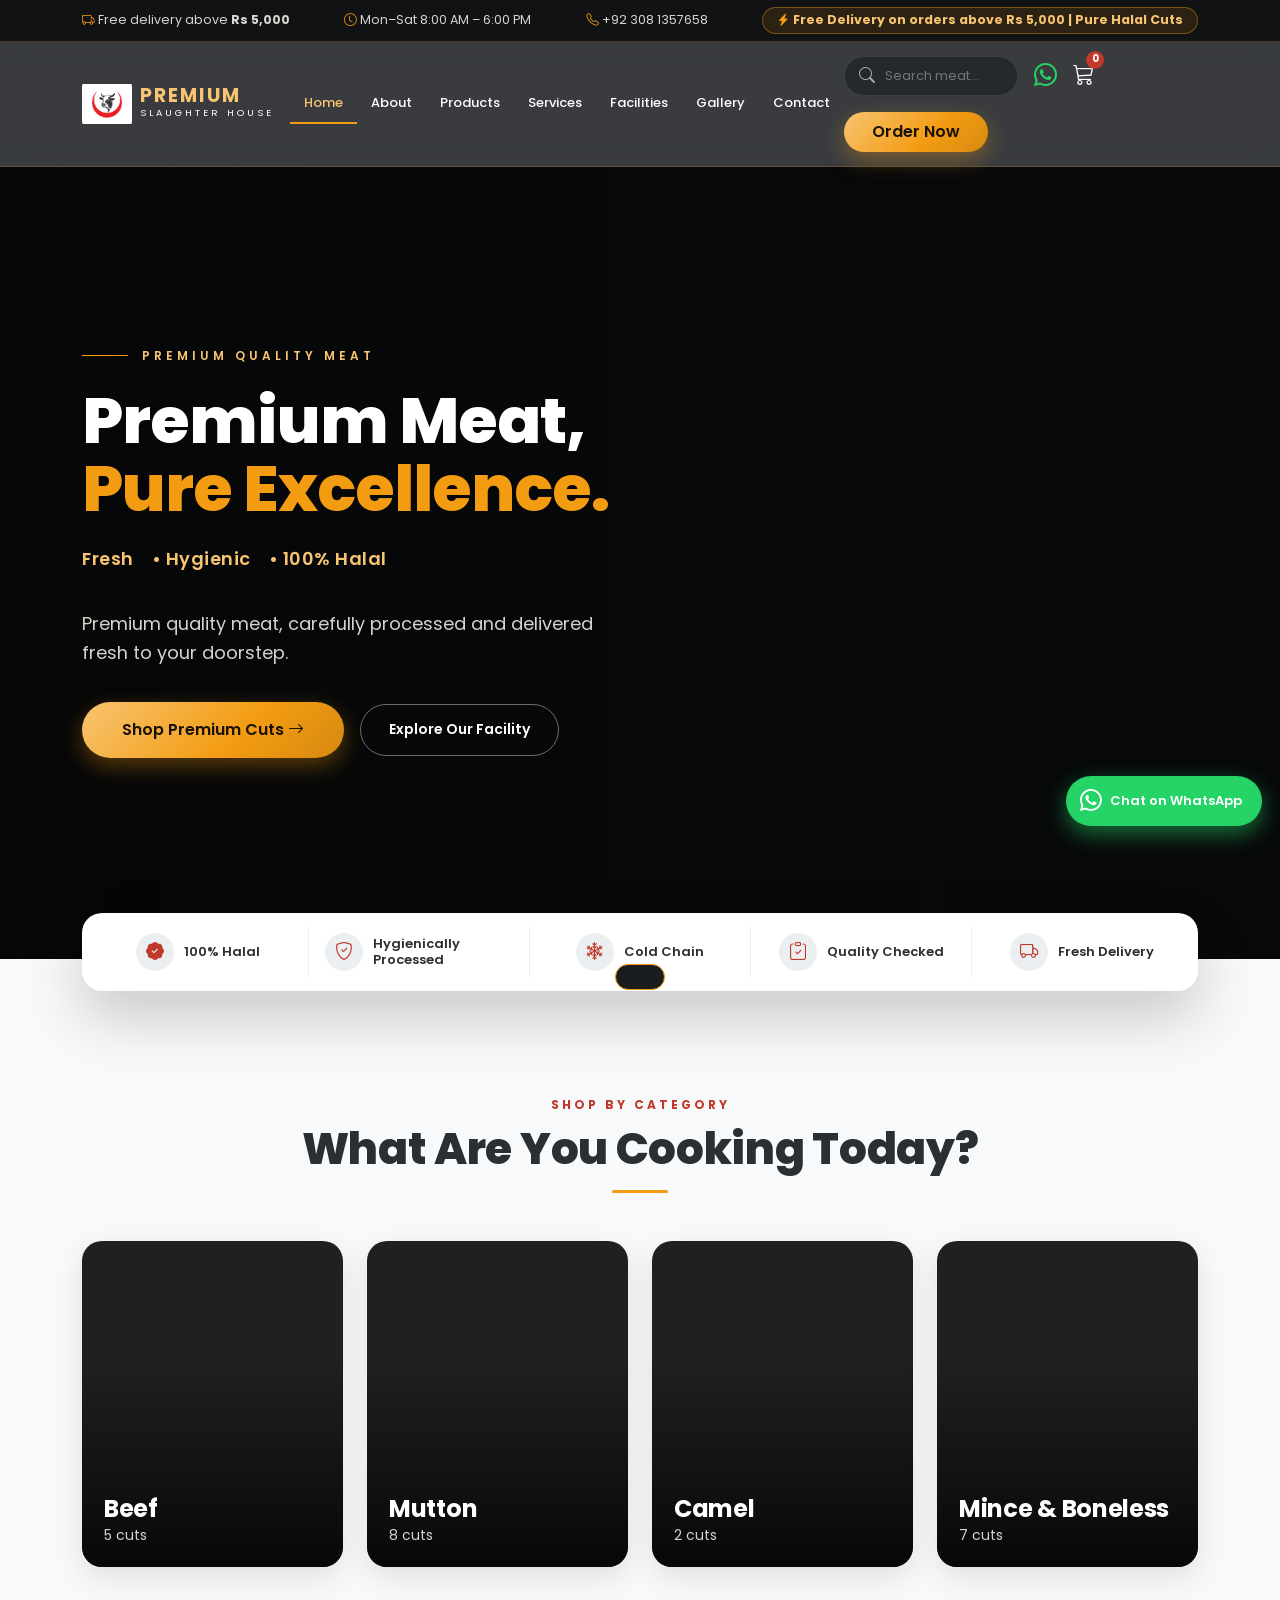
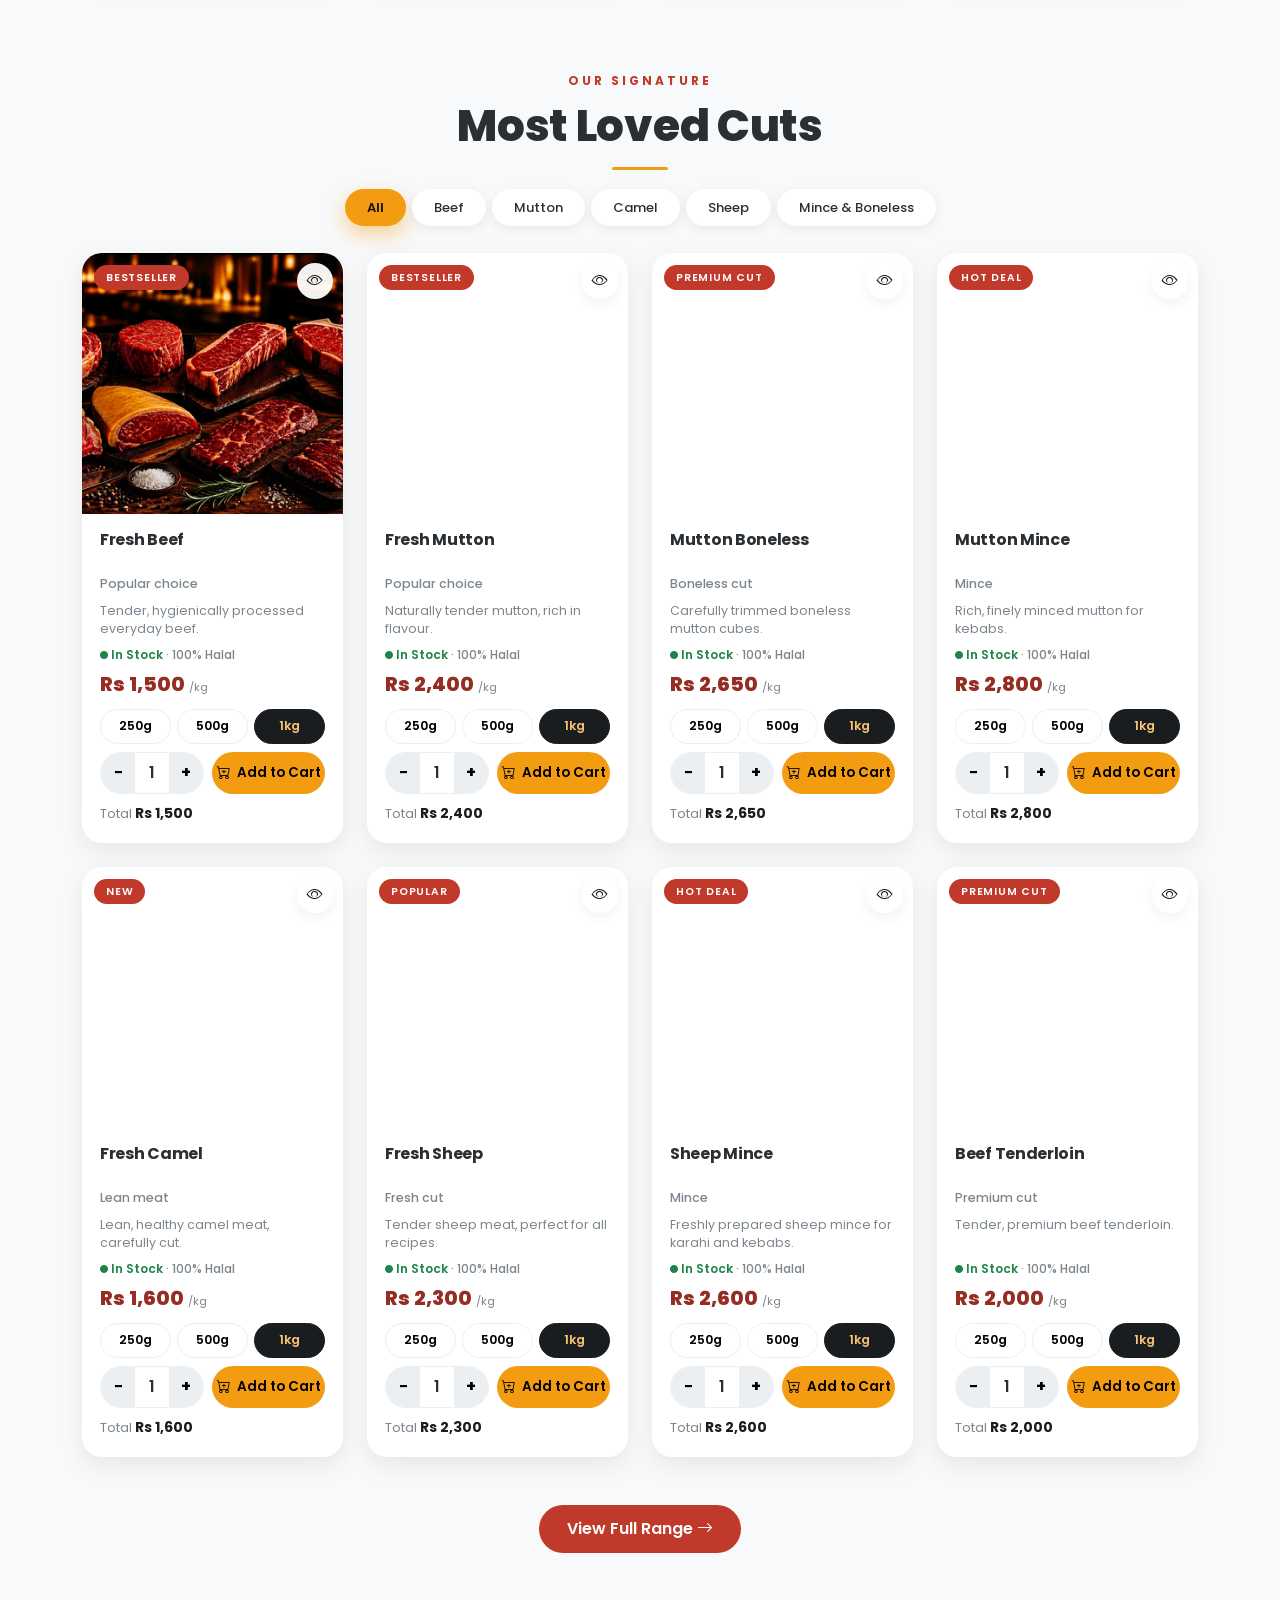
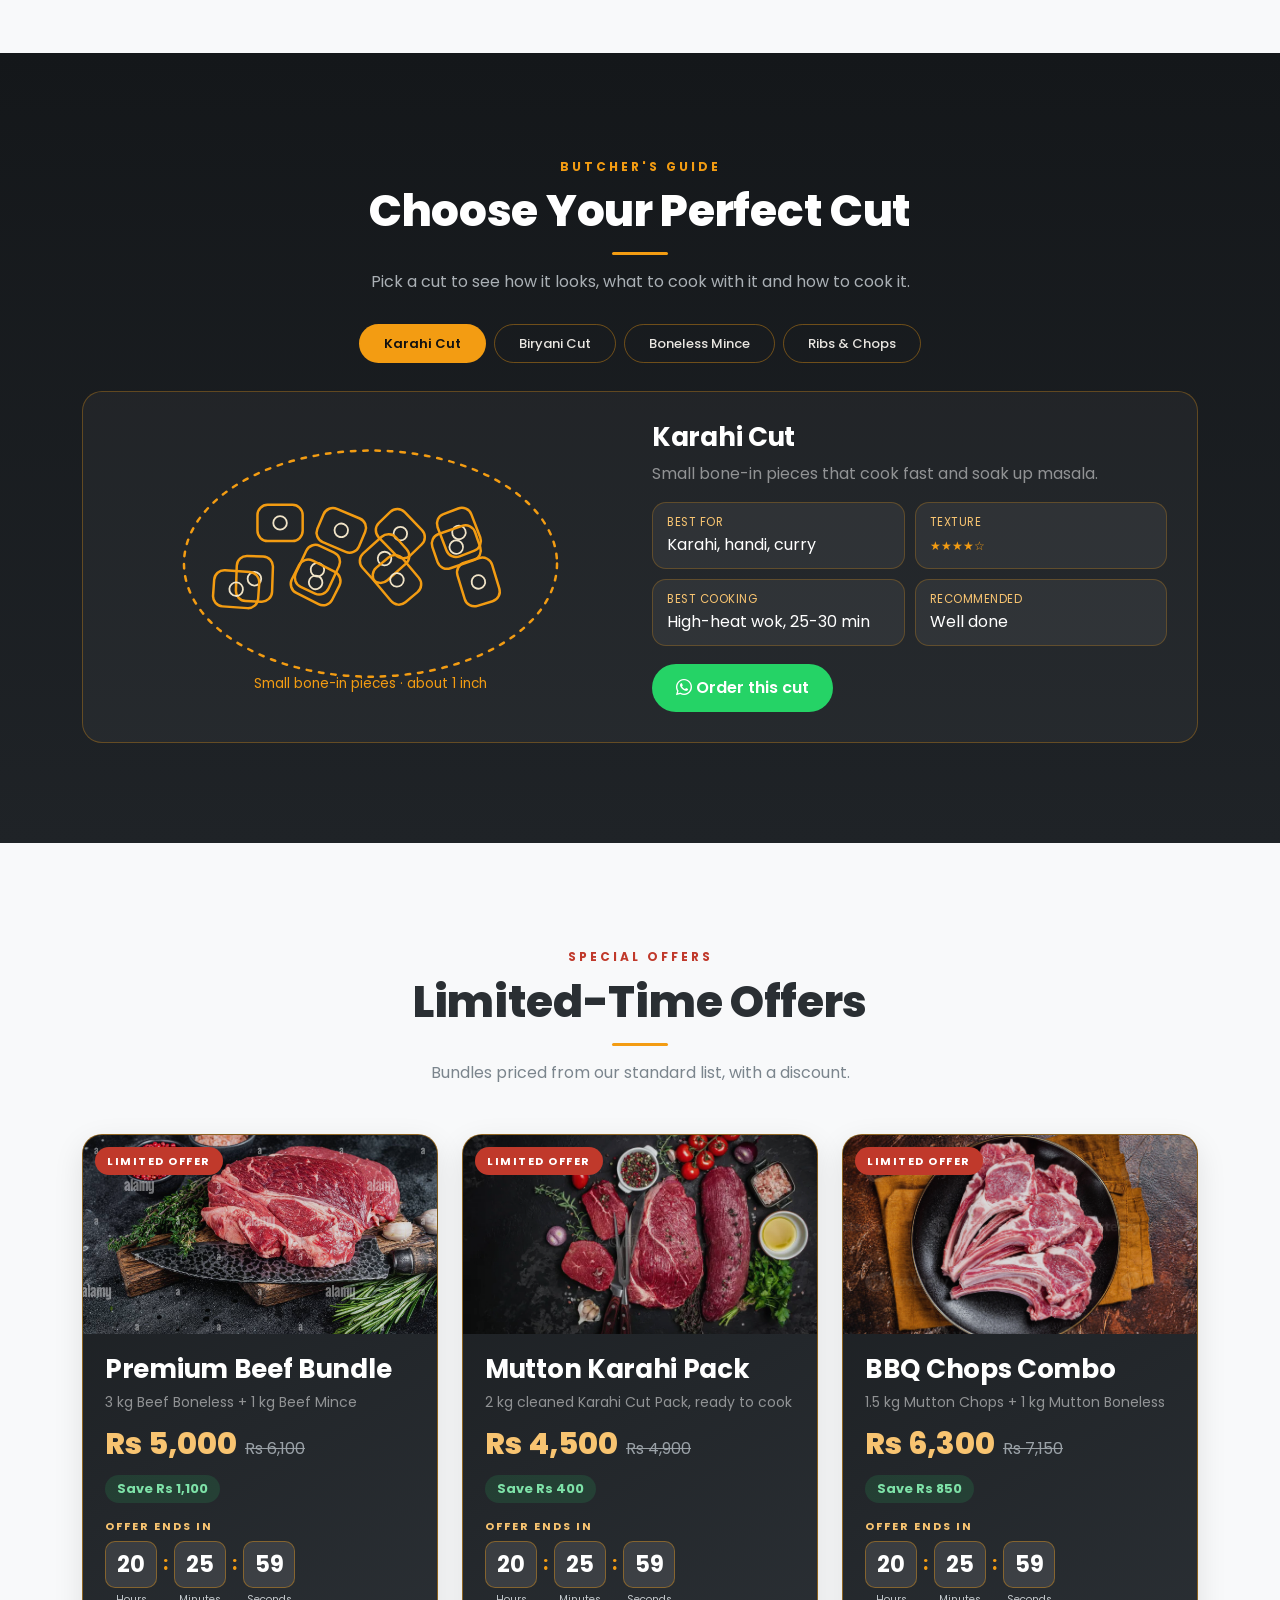
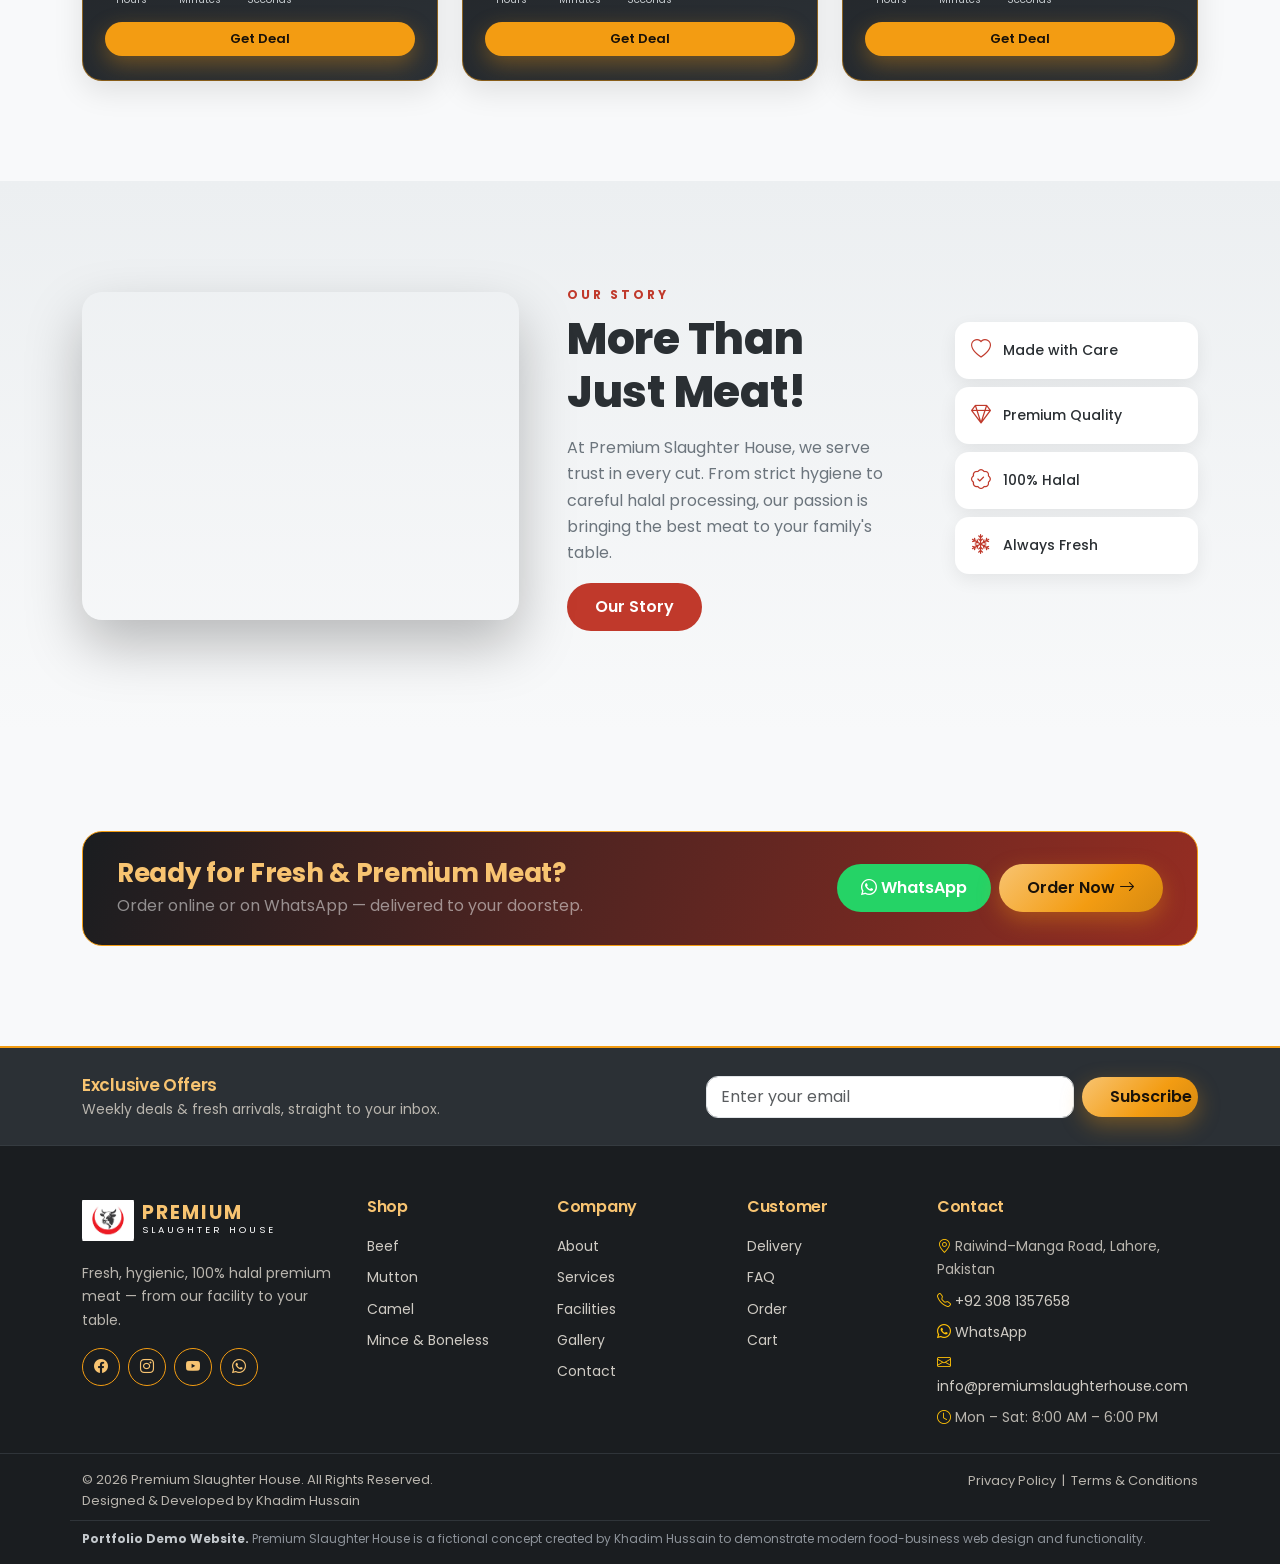
==== commit a1132daa: "Update website from latest attached files" ====
--- a/index.html
+++ b/index.html
@@ -9,7 +9,7 @@
 <link rel="preconnect" href="https://fonts.googleapis.com"><link rel="preconnect" href="https://fonts.gstatic.com" crossorigin>
 <link href="https://fonts.googleapis.com/css2?family=Dancing+Script:wght@600&family=Poppins:wght@400;500;600;700&display=swap" rel="stylesheet">
 <style>#loader{position:fixed;inset:0;background:#0E0B0A;z-index:9999;animation:ldx .5s 1.6s forwards}@keyframes ldx{to{opacity:0;visibility:hidden;pointer-events:none}}</style>
-<link href="css/style.css?v=20261011" rel="stylesheet">
+<link href="css/style.css?v=20261012" rel="stylesheet">
 </head><body>
 <!-- Accessibility: keyboard users can jump straight to the content -->
 <a class="skip" href="#main">Skip to content</a>
@@ -95,9 +95,9 @@
 <!-- Contact -->
 <div class="col-6 col-lg-3"><h5>Contact</h5><div class="mb-2"><i class="bi bi-geo-alt text-warning" aria-hidden="true"></i> Raiwind&ndash;Manga Road, Lahore, Pakistan</div><a href="tel:+923081357658"><i class="bi bi-telephone text-warning" aria-hidden="true"></i> +92 308 1357658</a><a data-wa target="_blank"><i class="bi bi-whatsapp text-warning" aria-hidden="true"></i> WhatsApp</a><a href="mailto:info@premiumslaughterhouse.com"><i class="bi bi-envelope text-warning" aria-hidden="true"></i> info@premiumslaughterhouse.com</a><div><i class="bi bi-clock text-warning" aria-hidden="true"></i> Mon &ndash; Sat: 8:00 AM &ndash; 6:00 PM</div></div>
 </div></div>
-<!-- Copyright row -->
-<div class="fbottom py-3"><div class="container d-flex flex-wrap justify-content-between gap-2"><span>&copy; 2026 Premium Meat. All Rights Reserved. | Designed &amp; Developed by Khadim Hussain</span><span>Privacy Policy &nbsp;|&nbsp; Terms &amp; Conditions</span></div>
-<div class="container demo-note"><!-- remove this line if the website goes live for a real business -->Portfolio demo website: Premium Slaughter House is a concept created to demonstrate modern food-business web design and functionality.</div></div></footer>
+<!-- Copyright row (identical on every page) -->
+<div class="fbottom py-3"><div class="container d-flex flex-wrap justify-content-between gap-2"><span>&copy; 2026 Premium Slaughter House. All Rights Reserved.<br><!-- to link your name to GitHub/portfolio later, wrap it in <a href="YOUR-LINK"> -->Designed &amp; Developed by Khadim Hussain</span><span>Privacy Policy &nbsp;|&nbsp; Terms &amp; Conditions</span></div>
+<div class="container demo-note"><!-- remove this note if the website goes live for a real business --><strong>Portfolio Demo Website.</strong> Premium Slaughter House is a fictional concept created by Khadim Hussain to demonstrate modern food-business web design and functionality.</div></div></footer>
 <!-- ===== END SECTION: Footer ===== -->
 <!-- Mobile bottom action bar (phones only): Call / WhatsApp / Cart -->
 <nav class="mbar" aria-label="Quick actions"><a href="tel:+923081357658"><i class="bi bi-telephone" aria-hidden="true"></i>Call</a><a data-wa data-msg="Hello Premium Slaughter House" target="_blank"><i class="bi bi-whatsapp" aria-hidden="true"></i>WhatsApp</a><a href="order.html"><i class="bi bi-cart3" aria-hidden="true"></i><span>Cart <b id="cartBadgeMobile">0</b></span></a></nav>
--- a/css/style.css
+++ b/css/style.css
@@ -545,7 +545,7 @@
 .dealc .bar i{display:block;height:100%;background:linear-gradient(90deg,var(--gold),var(--crimson))}  /* stock bar fill */
 .dealc .left{font-size:12px;color:#c3c8cc;margin:6px 0 12px}              /* "Only 8 packs left" */
 .dealc .cd{font-size:13px;color:#c3c8cc;margin-bottom:14px}               /* countdown label */
-.countdown{font:700 20px 'Poppins';color:#fff;letter-spacing:1px;font-variant-numeric:tabular-nums}  /* HH:MM:SS (no jitter) */
+
 
 /* ===== 51. CALCULATOR: itemised receipt ===== */
 .calc-out{margin-top:16px;background:rgba(0,0,0,.3);border-radius:var(--radius-md);padding:6px 18px}  /* receipt panel */
@@ -701,3 +701,34 @@
 .fn{position:absolute;top:12px;left:12px;background:var(--ink);color:var(--lgold);font-weight:700;font-size:13px;border-radius:50px;padding:4px 12px}  /* 01..06 */
 .fb{padding:18px 20px 22px}                                                          /* text area */
 .fb h3{margin:0 0 6px}.fb p{color:var(--muted);font-size:14px}                       /* title + text */
+
+
+/* ##########################################################################
+   v6 SEARCH SUGGESTIONS + COUNTDOWN BOXES + FOOTER NOTE
+   ########################################################################## */
+
+/* ===== 66. SEARCH SUGGESTION DROPDOWN (products page + navbar) ===== */
+.nsearch{position:relative}                                              /* anchor for the navbar dropdown */
+.sug{position:absolute;left:0;right:0;top:calc(100% + 8px);z-index:1100;background:#fff;color:var(--text);border-radius:var(--radius-md);box-shadow:var(--shadow-4);overflow:hidden;text-align:left}  /* dropdown panel */
+.nsearch .sug{left:auto;right:0;width:340px;max-width:92vw}              /* navbar dropdown is wider than the small search pill */
+.sug-i{display:flex;align-items:center;gap:12px;width:100%;border:0;background:#fff;padding:9px 14px;text-align:left;transition:background .2s}  /* one suggestion row (real <button>) */
+.sug-i:hover,.sug-i.act{background:var(--sand)}                          /* hover / keyboard highlight */
+.sug-i img{width:42px;height:42px;object-fit:cover;border-radius:8px;flex:none}  /* thumbnail */
+.sug-i span{flex:1;min-width:0}                                          /* name + category */
+.sug-i b{display:block;font-size:14px;color:var(--ink)}                  /* product name */
+.sug-i small{color:var(--muted);text-transform:capitalize}               /* category */
+.sug-i em{font-style:normal;font-weight:700;color:var(--crimson2);font-size:13px;white-space:nowrap}  /* price */
+.sug-none{padding:14px;color:var(--muted);font-size:14px}                /* no matches */
+
+/* ===== 67. DEAL COUNTDOWN: Hours : Minutes : Seconds boxes ===== */
+.cd-t{font-size:11px;letter-spacing:2px;color:var(--lgold);font-weight:700;margin-bottom:6px}  /* "OFFER ENDS IN" */
+.countdown{display:flex;align-items:flex-start;gap:6px;font-variant-numeric:tabular-nums}  /* tabular numbers = no jitter */
+.countdown span{text-align:center}                                       /* one unit */
+.countdown b{display:block;min-width:52px;background:rgba(255,255,255,.1);border:1px solid rgba(243,156,18,.4);border-radius:10px;padding:6px 8px;font:700 22px 'Poppins';color:#fff}  /* number box */
+.countdown small{display:block;font-size:10.5px;color:#c3c8cc;margin-top:3px}  /* Hours / Minutes / Seconds */
+.countdown i{font-style:normal;font-weight:700;font-size:20px;color:var(--gold);padding-top:6px}  /* colon */
+.dealc .cd{margin-bottom:14px}                                           /* space before the button */
+
+/* ===== 68. FOOTER: copyright on two lines + concept disclaimer ===== */
+.fbottom .container>span:first-child{line-height:1.6}                    /* © line + "Designed & Developed by" line */
+.demo-note strong{color:#c3c8cc}                                         /* "Portfolio Demo Website" label */
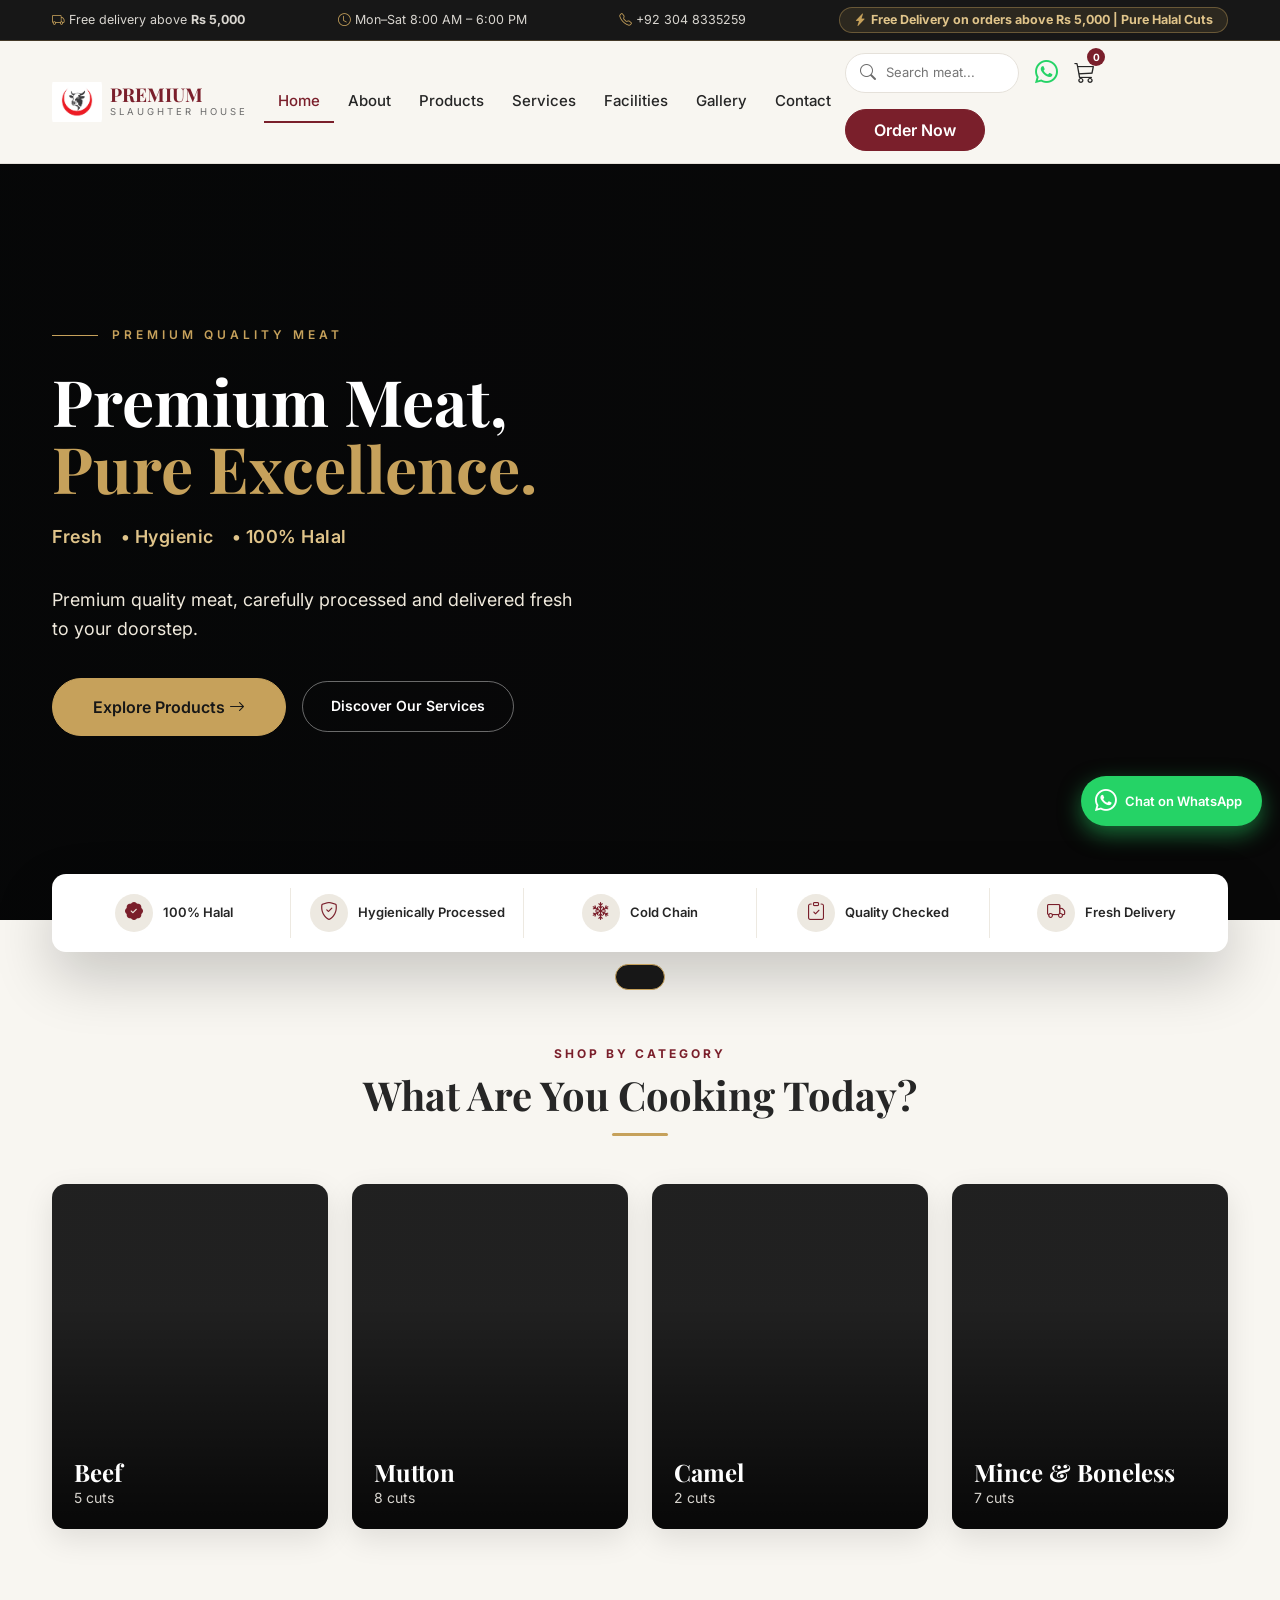
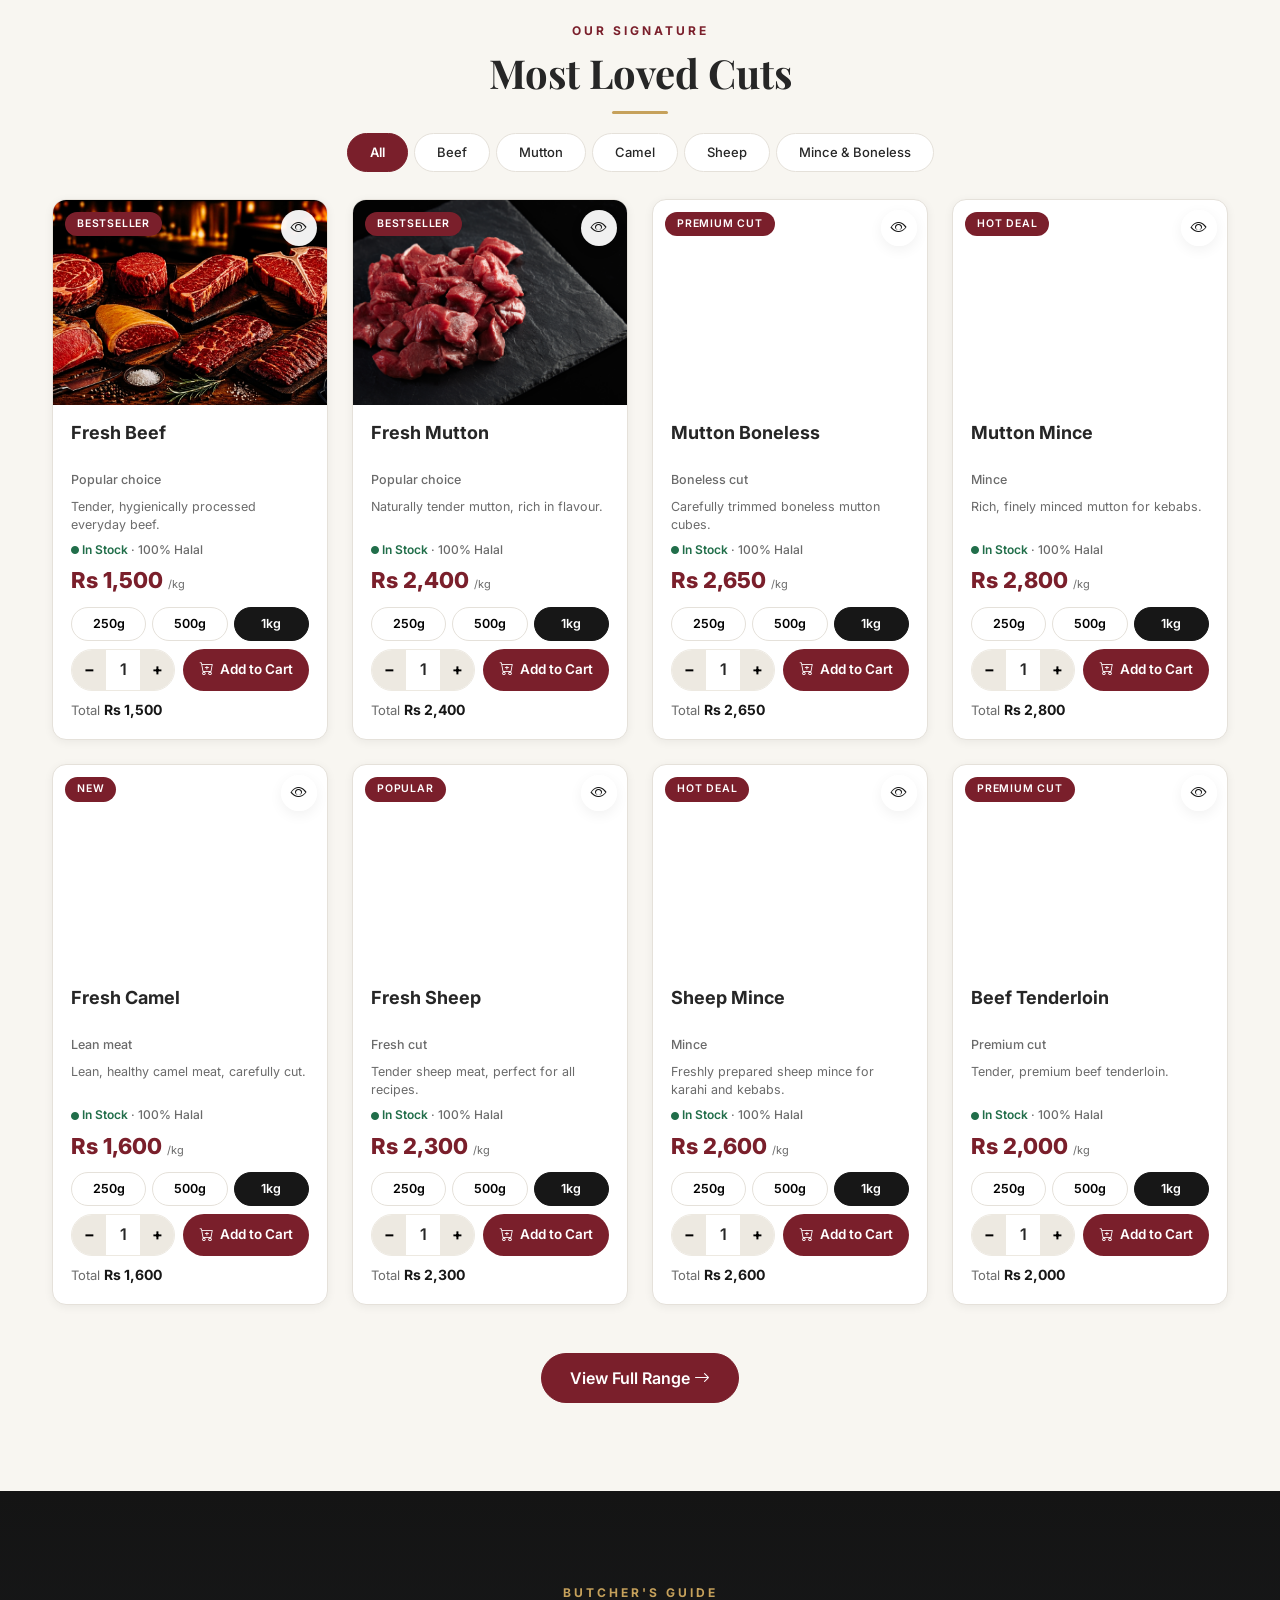
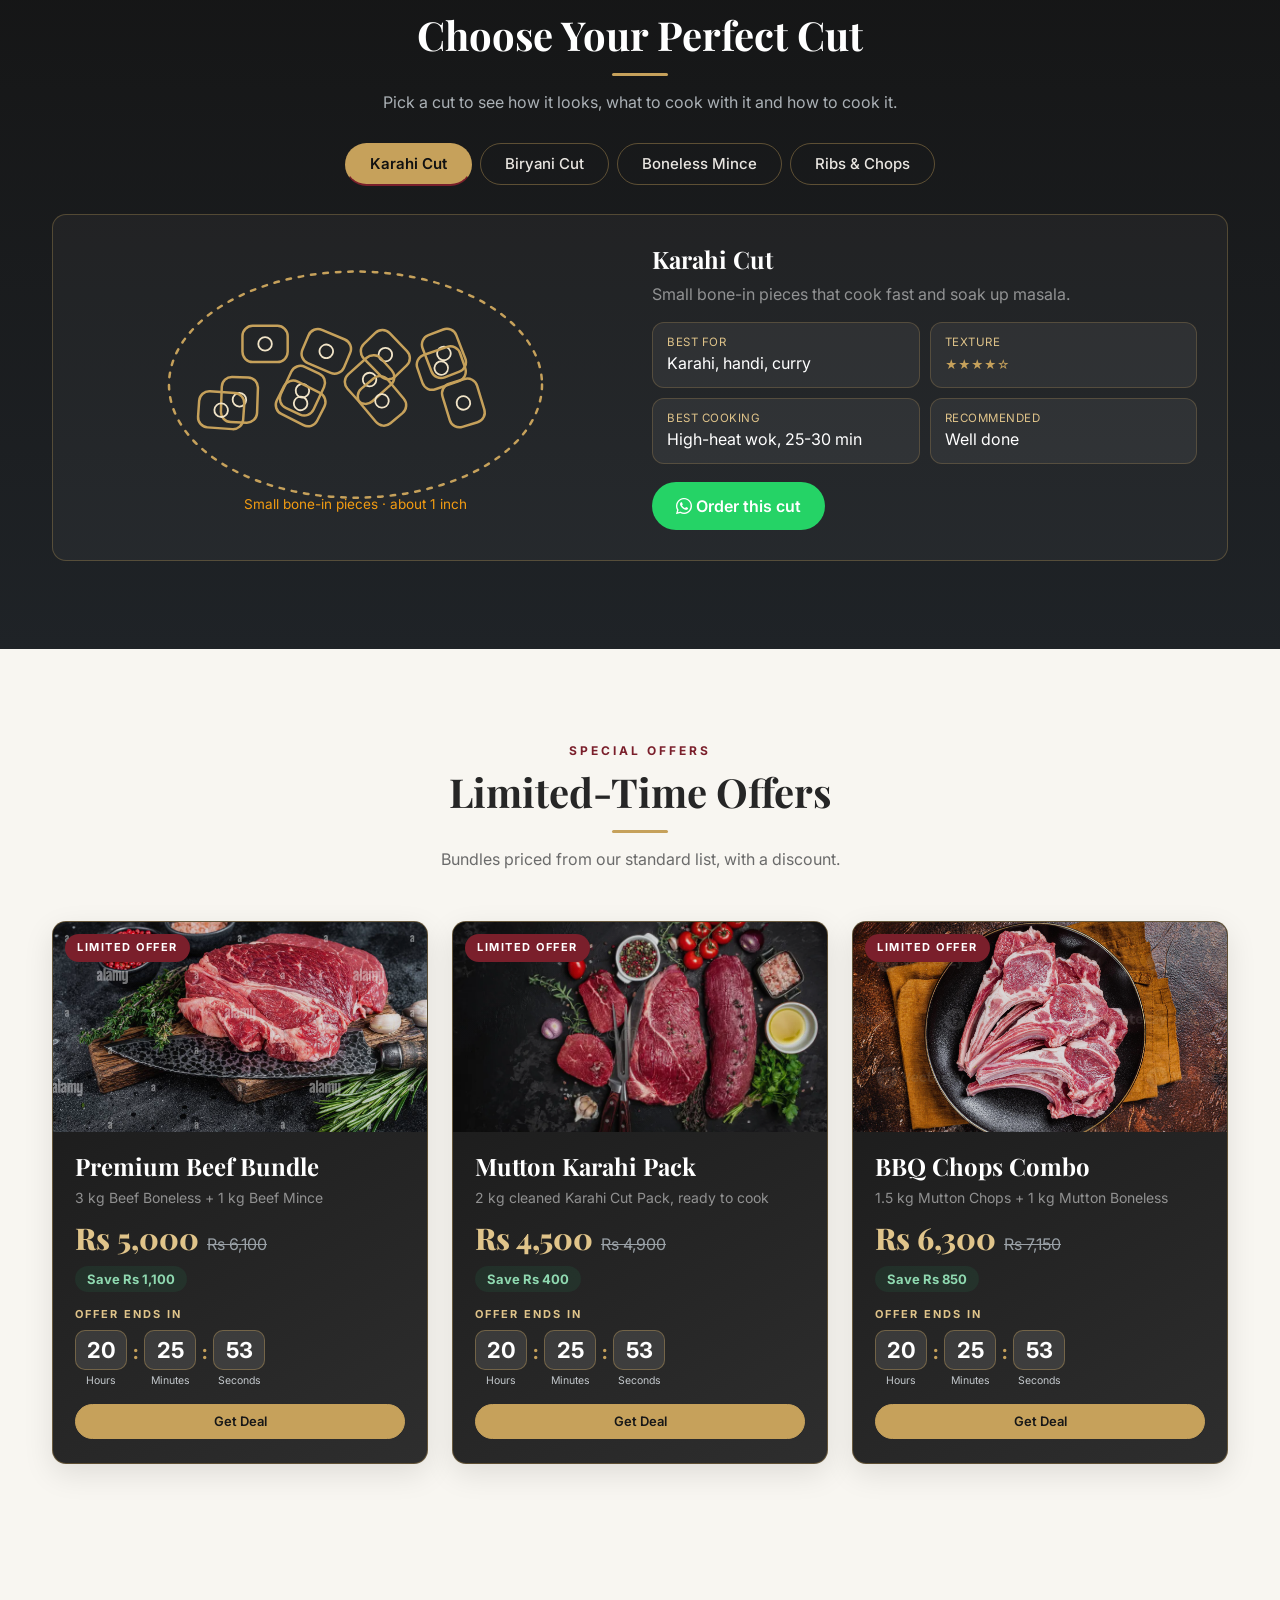
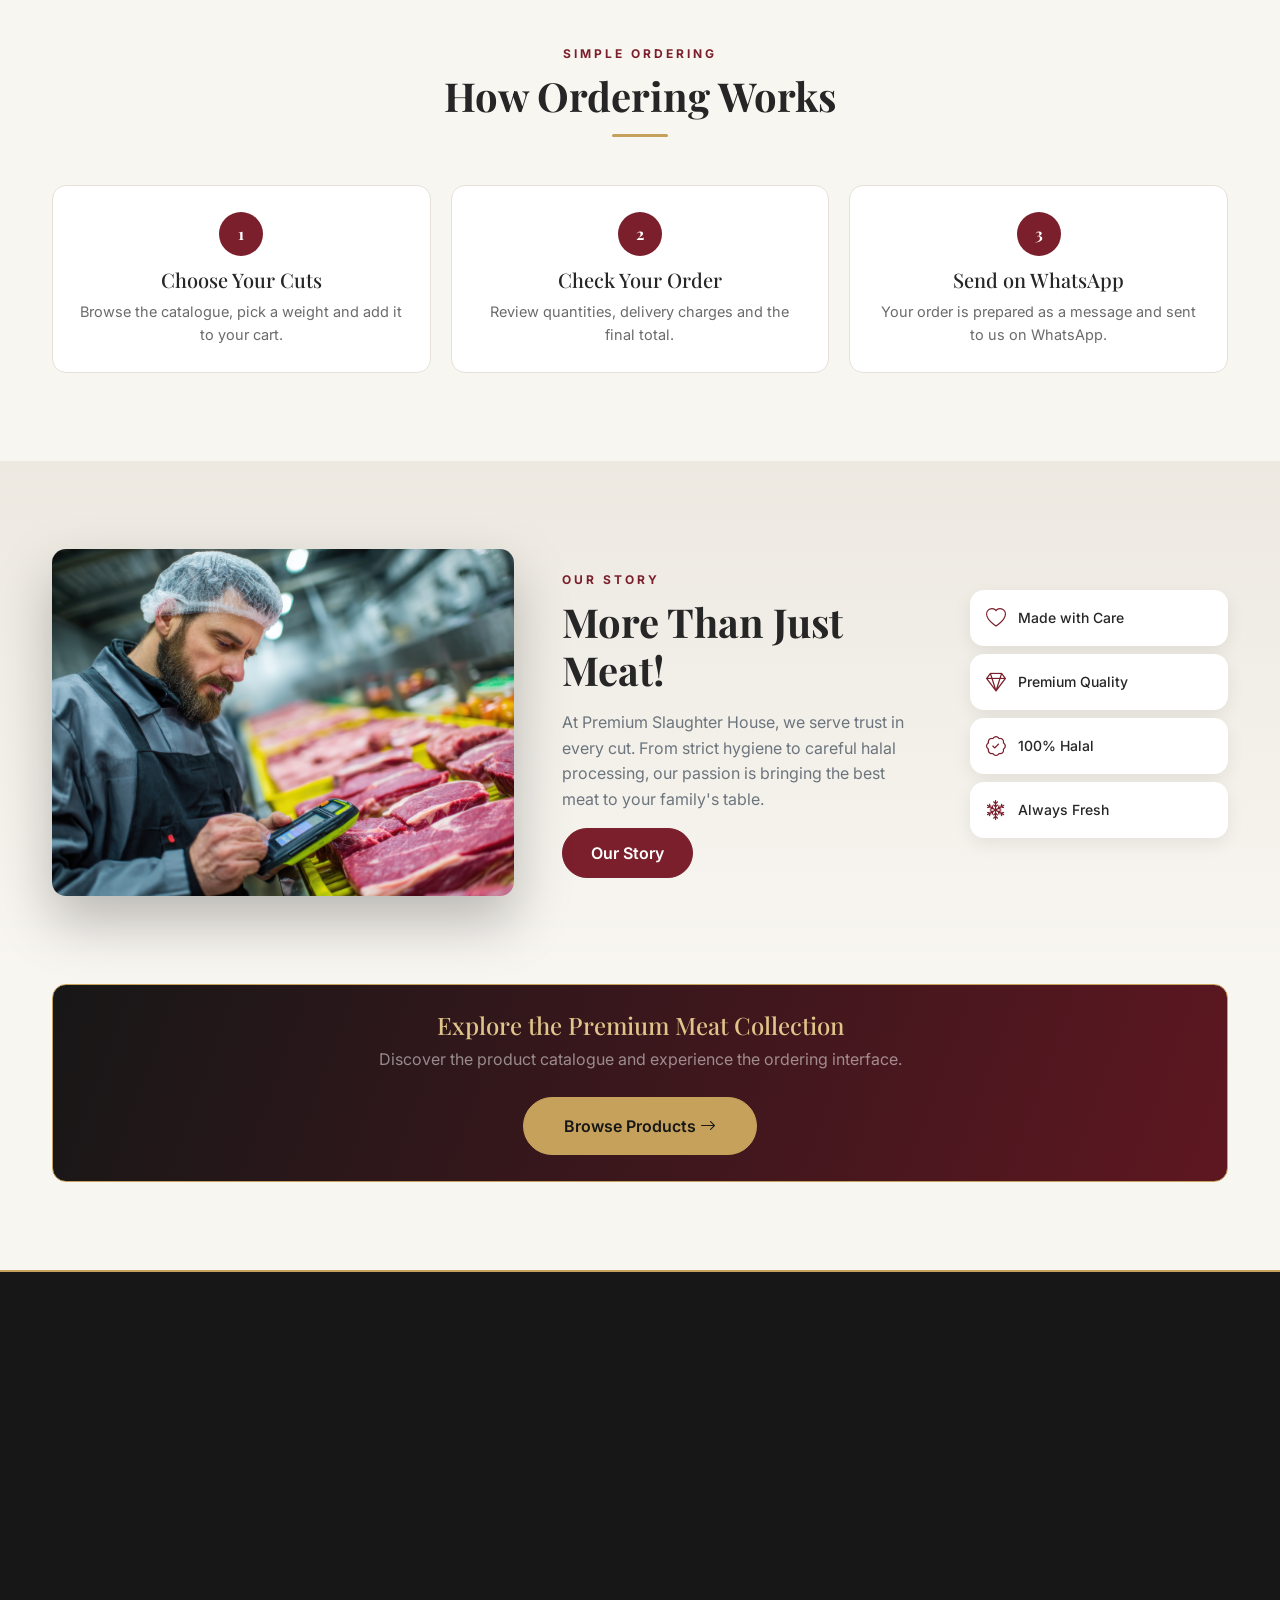
==== commit c1be4819: "Merge pull request #12 from muhammadkhadim392-commits/muhammadkhadim392-commits-fictional-pancake Up" ====
--- a/index.html
+++ b/index.html
@@ -2,23 +2,25 @@
 <html lang="en"><head>
 <meta charset="UTF-8"><meta name="viewport" content="width=device-width, initial-scale=1.0">
 <meta name="description" content="Premium Slaughter House offers fresh, hygienic and halal meat with convenient ordering and delivery in Lahore.">
+<meta name="theme-color" content="#171717">
+<meta property="og:type" content="website"><meta property="og:title" content="Premium Slaughter House | Fresh Halal Meat in Lahore"><meta property="og:description" content="Premium Slaughter House offers fresh, hygienic and halal meat with convenient ordering and delivery in Lahore."><!-- add og:url / canonical with your real deployed address -->
 <title>Premium Slaughter House | Fresh Halal Meat in Lahore</title>
 <link rel="icon" href="images/favicon.jpg" type="image/jpeg">
+<link rel="preconnect" href="https://cdn.jsdelivr.net" crossorigin>
 <link href="https://cdn.jsdelivr.net/npm/bootstrap@5.3.3/dist/css/bootstrap.min.css" rel="stylesheet">
 <link href="https://cdn.jsdelivr.net/npm/bootstrap-icons@1.11.3/font/bootstrap-icons.min.css" rel="stylesheet">
 <link rel="preconnect" href="https://fonts.googleapis.com"><link rel="preconnect" href="https://fonts.gstatic.com" crossorigin>
-<link href="https://fonts.googleapis.com/css2?family=Dancing+Script:wght@600&family=Poppins:wght@400;500;600;700&display=swap" rel="stylesheet">
-<style>#loader{position:fixed;inset:0;background:#0E0B0A;z-index:9999;animation:ldx .5s 1.6s forwards}@keyframes ldx{to{opacity:0;visibility:hidden;pointer-events:none}}</style>
-<link href="css/style.css?v=20261012" rel="stylesheet">
+<link href="https://fonts.googleapis.com/css2?family=Inter:wght@400;500;600;700&family=Playfair+Display:wght@600;700&display=swap" rel="stylesheet">
+<link href="css/style.css?v=20261020" rel="stylesheet">
+<link rel="preload" as="image" href="images/home/hero-image1.jpg" fetchpriority="high"><!-- hero image starts loading immediately -->
 </head><body>
 <!-- Accessibility: keyboard users can jump straight to the content -->
 <a class="skip" href="#main">Skip to content</a>
-<!-- Loading screen (hidden automatically by CSS after ~2s and by JS on page load) -->
-<div id="loader"><div class="ring"></div><b>PREMIUM</b></div><!-- Gold scroll-progress line at very top; width is set by js/ui.js -->
+<!-- Gold scroll-progress line at very top; width is set by js/ui.js -->
 <div id="progress"></div>
 <!-- ===== SECTION: Top Announcement Bar ===== -->
 <div class="ann"><div class="container d-flex flex-wrap justify-content-center justify-content-lg-between align-items-center gap-2">
-<span><i class="bi bi-truck"></i> Free delivery above <b>Rs 5,000</b></span><span class="d-none d-md-inline"><i class="bi bi-clock"></i> Mon&ndash;Sat 8:00 AM &ndash; 6:00 PM</span><a href="tel:+923081357658"><i class="bi bi-telephone"></i> +92 308 1357658</a>
+<span><i class="bi bi-truck"></i> Free delivery above <b>Rs 5,000</b></span><span class="d-none d-md-inline"><i class="bi bi-clock"></i> Mon&ndash;Sat 8:00 AM &ndash; 6:00 PM</span><a href="tel:+923048335259"><i class="bi bi-telephone"></i> +92 304 8335259</a>
 <span class="tick"><i class="bi bi-lightning-charge-fill"></i> <b id="ticker">Fresh halal meat delivered daily</b></span></div></div>
 <!-- ===== END SECTION: Top Announcement Bar ===== -->
 <!-- ===== SECTION: Navigation Bar ===== -->
@@ -29,7 +31,7 @@
 <button class="navbar-toggler" data-bs-toggle="collapse" data-bs-target="#nv" aria-controls="nv" aria-expanded="false" aria-label="Menu"><span class="tg"></span><span class="tg"></span><span class="tg"></span></button><!-- animated hamburger: turns into X -->
 <!-- Menu links; the current page gets a gold underline (class "active") -->
 <div class="collapse navbar-collapse" id="nv"><ul class="navbar-nav mx-auto"><li><a class="nav-link active" href="index.html">Home</a></li><li><a class="nav-link" href="about.html">About</a></li><li><a class="nav-link" href="products.html">Products</a></li><li><a class="nav-link" href="services.html">Services</a></li><li><a class="nav-link" href="facilities.html">Facilities</a></li><li><a class="nav-link" href="gallery.html">Gallery</a></li><li><a class="nav-link" href="contact.html">Contact</a></li></ul>
-<div class="d-flex align-items-center gap-3 flex-wrap nav-tools"><!-- Navbar search: press Enter -> filters on Products page, or redirects to products.html?search=... --><label class="nsearch"><i class="bi bi-search"></i><input id="navSearch" type="search" placeholder="Search meat..." aria-label="Search meat"></label><!-- WhatsApp icon (number is set in js/config.js) --><a data-wa class="navwa" target="_blank" aria-label="WhatsApp"><i class="bi bi-whatsapp"></i></a><!-- Cart icon: number = total kg in cart (kept in sync on every page by js files) --><a href="order.html" class="cart"><i class="bi bi-cart3" aria-hidden="true"></i><span id="cartBadgeCount" aria-live="polite">0</span><span class="visually-hidden">items in cart</span></a><a href="order.html" class="btn btn-gold py-2 magnetic">Order Now</a></div>
+<div class="d-flex align-items-center gap-3 flex-wrap nav-tools"><!-- Navbar search: press Enter -> filters on Products page, or redirects to products.html?search=... --><label class="nsearch"><i class="bi bi-search"></i><input id="navSearch" type="search" placeholder="Search meat..." aria-label="Search meat"></label><!-- WhatsApp icon (number is set in js/config.js) --><a data-wa class="navwa" target="_blank" rel="noopener" aria-label="WhatsApp"><i class="bi bi-whatsapp"></i></a><!-- Cart icon: number = total kg in cart (kept in sync on every page by js files) --><a href="order.html" class="cart"><i class="bi bi-cart3" aria-hidden="true"></i><span id="cartBadgeCount" aria-live="polite">0</span><span class="visually-hidden">items in cart</span></a><a href="order.html" class="btn btn-gold py-2 magnetic">Order Now</a></div>
 </div></div></nav>
 <!-- ===== END SECTION: Navigation Bar ===== -->
 <main id="main"><!-- page content starts here (skip-link target) -->
@@ -40,7 +42,7 @@
 <div class="hero-eyebrow">Premium Quality Meat</div><!-- 1. eyebrow -->
 <h1>Premium Meat,<br><em>Pure Excellence.</em></h1><!-- 2. headline -->
 <p class="lead2"><span class="hero-sub"><span>Fresh</span><span>&bull; Hygienic</span><span>&bull; 100% Halal</span></span><br>Premium quality meat, carefully processed and delivered fresh to your doorstep.</p><!-- 3. supporting text -->
-<div class="hero-cta"><a href="products.html" class="btn btn-gold btn-lg-x pulse-glow">Shop Premium Cuts <i class="bi bi-arrow-right" aria-hidden="true"></i></a><!-- ONE dominant CTA --><a href="facilities.html" class="link-sec">Explore Our Facility</a><!-- ONE quiet secondary CTA --></div>
+<div class="hero-cta"><a href="products.html" class="btn btn-gold btn-lg-x">Explore Products <i class="bi bi-arrow-right" aria-hidden="true"></i></a><!-- ONE dominant CTA --><a href="services.html" class="link-sec">Discover Our Services</a><!-- ONE quiet secondary CTA --></div>
 </div></div></div></section>
 <!-- ===== END SECTION: Hero (luxury: image fades in, then text rises in order; image + overlay are in css/style.css) ===== -->
 
@@ -61,12 +63,16 @@
 
 <!-- ===== SECTION: Butcher's Guide (tabs, line-art diagram, detail facts) ===== -->
 <section class="sec dark cutsec"><div class="container"><div class="text-center mb-4 reveal"><span class="eyebrow">Butcher's Guide</span><h2 class="sec-title">Choose Your Perfect Cut</h2><p class="sec-sub">Pick a cut to see how it looks, what to cook with it and how to cook it.</p></div>
-<ul class="nav nav-pills cutnav justify-content-center mb-4 reveal" role="tablist"><li class="nav-item" role="presentation"><button class="nav-link active" data-bs-toggle="pill" data-bs-target="#cutkarahi" type="button" role="tab">Karahi Cut</button></li><li class="nav-item" role="presentation"><button class="nav-link" data-bs-toggle="pill" data-bs-target="#cutbiryani" type="button" role="tab">Biryani Cut</button></li><li class="nav-item" role="presentation"><button class="nav-link" data-bs-toggle="pill" data-bs-target="#cutmince" type="button" role="tab">Boneless Mince</button></li><li class="nav-item" role="presentation"><button class="nav-link" data-bs-toggle="pill" data-bs-target="#cutribs" type="button" role="tab">Ribs &amp; Chops</button></li></ul><div class="tab-content cutbox reveal z"><!-- Tab panel: Karahi Cut --><div class="tab-pane fade show active" id="cutkarahi" role="tabpanel"><div class="row align-items-center g-4"><div class="col-md-6"><svg viewBox="0 0 360 230" class="cutsvg" role="img" aria-label="karahi cut diagram"><ellipse class="ln" cx="180" cy="112" rx="165" ry="100" stroke-dasharray="4 7"/><g transform="rotate(0 80 60)"><rect class="ln" x="80" y="60" width="40" height="32" rx="9"/><circle class="ln2" cx="100" cy="76" r="6"/></g><g transform="rotate(23 142 60)"><rect class="ln" x="142" y="60" width="40" height="32" rx="9"/><circle class="ln2" cx="162" cy="76" r="6"/></g><g transform="rotate(46 204 60)"><rect class="ln" x="204" y="60" width="40" height="32" rx="9"/><circle class="ln2" cx="224" cy="76" r="6"/></g><g transform="rotate(69 266 60)"><rect class="ln" x="266" y="60" width="40" height="32" rx="9"/><circle class="ln2" cx="286" cy="76" r="6"/></g><g transform="rotate(92 94 106)"><rect class="ln" x="94" y="106" width="40" height="32" rx="9"/><circle class="ln2" cx="114" cy="122" r="6"/></g><g transform="rotate(115 156 106)"><rect class="ln" x="156" y="106" width="40" height="32" rx="9"/><circle class="ln2" cx="176" cy="122" r="6"/></g><g transform="rotate(138 218 106)"><rect class="ln" x="218" y="106" width="40" height="32" rx="9"/><circle class="ln2" cx="238" cy="122" r="6"/></g><g transform="rotate(161 280 106)"><rect class="ln" x="280" y="106" width="40" height="32" rx="9"/><circle class="ln2" cx="300" cy="122" r="6"/></g><g transform="rotate(184 80 152)"><rect class="ln" x="80" y="152" width="40" height="32" rx="9"/><circle class="ln2" cx="100" cy="168" r="6"/></g><g transform="rotate(207 142 152)"><rect class="ln" x="142" y="152" width="40" height="32" rx="9"/><circle class="ln2" cx="162" cy="168" r="6"/></g><g transform="rotate(230 204 152)"><rect class="ln" x="204" y="152" width="40" height="32" rx="9"/><circle class="ln2" cx="224" cy="168" r="6"/></g><g transform="rotate(253 266 152)"><rect class="ln" x="266" y="152" width="40" height="32" rx="9"/><circle class="ln2" cx="286" cy="168" r="6"/></g><text x="180" y="222" text-anchor="middle" fill="#f39c12" font-size="12" font-family="Poppins">Small bone-in pieces · about 1 inch</text></svg></div><div class="col-md-6"><h3 class="text-white">Karahi Cut</h3><p class="text-white-50 mb-0">Small bone-in pieces that cook fast and soak up masala.</p><div class="facts"><!-- detail facts --><div><small>Best for</small>Karahi, handi, curry</div><div><small>Texture</small><span class="stars" aria-label="Texture rating">&#9733;&#9733;&#9733;&#9733;&#9734;</span></div><div><small>Best cooking</small>High-heat wok, 25-30 min</div><div><small>Recommended</small>Well done</div></div><a data-wa data-msg="Hello, I want my meat in: Mutton Karahi Cut" target="_blank" class="btn btn-wa"><i class="bi bi-whatsapp" aria-hidden="true"></i> Order this cut</a></div></div></div><!-- Tab panel: Biryani Cut --><div class="tab-pane fade" id="cutbiryani" role="tabpanel"><div class="row align-items-center g-4"><div class="col-md-6"><svg viewBox="0 0 360 230" class="cutsvg" role="img" aria-label="biryani cut diagram"><ellipse class="ln" cx="180" cy="112" rx="165" ry="100" stroke-dasharray="4 7"/><g transform="rotate(-20 62 58)"><rect class="ln" x="62" y="58" width="74" height="52" rx="14"/><rect class="ln2" x="88" y="78" width="22" height="12" rx="6"/></g><g transform="rotate(-3 160 58)"><rect class="ln" x="160" y="58" width="74" height="52" rx="14"/><rect class="ln2" x="186" y="78" width="22" height="12" rx="6"/></g><g transform="rotate(14 258 58)"><rect class="ln" x="258" y="58" width="74" height="52" rx="14"/><rect class="ln2" x="284" y="78" width="22" height="12" rx="6"/></g><g transform="rotate(31 62 128)"><rect class="ln" x="62" y="128" width="74" height="52" rx="14"/><rect class="ln2" x="88" y="148" width="22" height="12" rx="6"/></g><g transform="rotate(48 160 128)"><rect class="ln" x="160" y="128" width="74" height="52" rx="14"/><rect class="ln2" x="186" y="148" width="22" height="12" rx="6"/></g><g transform="rotate(65 258 128)"><rect class="ln" x="258" y="128" width="74" height="52" rx="14"/><rect class="ln2" x="284" y="148" width="22" height="12" rx="6"/></g><text x="180" y="222" text-anchor="middle" fill="#f39c12" font-size="12" font-family="Poppins">Medium bone-in pieces · about 2 inch</text></svg></div><div class="col-md-6"><h3 class="text-white">Biryani Cut</h3><p class="text-white-50 mb-0">Medium bone-in pieces that stay juicy in long, slow cooking.</p><div class="facts"><!-- detail facts --><div><small>Best for</small>Biryani, pulao, korma</div><div><small>Texture</small><span class="stars" aria-label="Texture rating">&#9733;&#9733;&#9733;&#9733;&#9733;</span></div><div><small>Best cooking</small>Slow dum (steam), 45-60 min</div><div><small>Recommended</small>Fall-apart tender</div></div><a data-wa data-msg="Hello, I want my meat in: Biryani Cut" target="_blank" class="btn btn-wa"><i class="bi bi-whatsapp" aria-hidden="true"></i> Order this cut</a></div></div></div><!-- Tab panel: Boneless Mince --><div class="tab-pane fade" id="cutmince" role="tabpanel"><div class="row align-items-center g-4"><div class="col-md-6"><svg viewBox="0 0 360 230" class="cutsvg" role="img" aria-label="mince cut diagram"><ellipse class="ln" cx="180" cy="112" rx="165" ry="100" stroke-dasharray="4 7"/><rect class="ln" x="48" y="52" width="120" height="58" rx="28"/><path class="ln2" d="M62 76 q30 -14 60 0 M68 94 q26 12 52 0"/><rect class="ln" x="48" y="130" width="120" height="58" rx="28"/><path class="ln2" d="M62 154 q30 -14 60 0 M68 172 q26 12 52 0"/><circle class="ln2" cx="215" cy="70" r="4"/><circle class="ln2" cx="232" cy="76" r="4"/><circle class="ln2" cx="249" cy="70" r="4"/><circle class="ln2" cx="266" cy="76" r="4"/><circle class="ln2" cx="283" cy="70" r="4"/><circle class="ln2" cx="300" cy="76" r="4"/><circle class="ln2" cx="215" cy="94" r="4"/><circle class="ln2" cx="232" cy="100" r="4"/><circle class="ln2" cx="249" cy="94" r="4"/><circle class="ln2" cx="266" cy="100" r="4"/><circle class="ln2" cx="283" cy="94" r="4"/><circle class="ln2" cx="300" cy="100" r="4"/><circle class="ln2" cx="215" cy="118" r="4"/><circle class="ln2" cx="232" cy="124" r="4"/><circle class="ln2" cx="249" cy="118" r="4"/><circle class="ln2" cx="266" cy="124" r="4"/><circle class="ln2" cx="283" cy="118" r="4"/><circle class="ln2" cx="300" cy="124" r="4"/><circle class="ln2" cx="215" cy="142" r="4"/><circle class="ln2" cx="232" cy="148" r="4"/><circle class="ln2" cx="249" cy="142" r="4"/><circle class="ln2" cx="266" cy="148" r="4"/><circle class="ln2" cx="283" cy="142" r="4"/><circle class="ln2" cx="300" cy="148" r="4"/><circle class="ln2" cx="215" cy="166" r="4"/><circle class="ln2" cx="232" cy="172" r="4"/><text x="180" y="222" text-anchor="middle" fill="#f39c12" font-size="12" font-family="Poppins">Boneless slabs &amp; fine mince · zero bone</text></svg></div><div class="col-md-6"><h3 class="text-white">Boneless Mince</h3><p class="text-white-50 mb-0">Trimmed lean meat and fine mince, no bones or excess fat.</p><div class="facts"><!-- detail facts --><div><small>Best for</small>Kebabs, shami, keema</div><div><small>Texture</small><span class="stars" aria-label="Texture rating">&#9733;&#9733;&#9733;&#9733;&#9734;</span></div><div><small>Best cooking</small>Pan-fry or grill</div><div><small>Recommended</small>Medium-well</div></div><a data-wa data-msg="Hello, I want my meat in: Boneless Mince" target="_blank" class="btn btn-wa"><i class="bi bi-whatsapp" aria-hidden="true"></i> Order this cut</a></div></div></div><!-- Tab panel: Ribs &amp; Chops --><div class="tab-pane fade" id="cutribs" role="tabpanel"><div class="row align-items-center g-4"><div class="col-md-6"><svg viewBox="0 0 360 230" class="cutsvg" role="img" aria-label="ribs cut diagram"><ellipse class="ln" cx="180" cy="112" rx="165" ry="100" stroke-dasharray="4 7"/><path class="ln" d="M60 70 Q180 40 300 70 L300 160 Q180 190 60 160 Z"/><path class="ln2" d="M80 56 Q86 115 80 172"/><path class="ln2" d="M114 56 Q120 115 114 172"/><path class="ln2" d="M148 56 Q154 115 148 172"/><path class="ln2" d="M182 56 Q188 115 182 172"/><path class="ln2" d="M216 56 Q222 115 216 172"/><path class="ln2" d="M250 56 Q256 115 250 172"/><path class="ln2" d="M284 56 Q290 115 284 172"/><text x="180" y="222" text-anchor="middle" fill="#f39c12" font-size="12" font-family="Poppins">Full rack / chops · BBQ ready</text></svg></div><div class="col-md-6"><h3 class="text-white">Ribs &amp; Chops</h3><p class="text-white-50 mb-0">Rack-cut ribs and chops with natural marbling.</p><div class="facts"><!-- detail facts --><div><small>Best for</small>BBQ, grill, steaks</div><div><small>Texture</small><span class="stars" aria-label="Texture rating">&#9733;&#9733;&#9733;&#9733;&#9733;</span></div><div><small>Best cooking</small>Grill or slow BBQ</div><div><small>Recommended</small>Medium to well</div></div><a data-wa data-msg="Hello, I want my meat in: Ribs & Chops" target="_blank" class="btn btn-wa"><i class="bi bi-whatsapp" aria-hidden="true"></i> Order this cut</a></div></div></div></div></div></section>
+<ul class="nav nav-pills cutnav justify-content-center mb-4 reveal" role="tablist"><li class="nav-item" role="presentation"><button class="nav-link active" data-bs-toggle="pill" data-bs-target="#cutkarahi" type="button" role="tab">Karahi Cut</button></li><li class="nav-item" role="presentation"><button class="nav-link" data-bs-toggle="pill" data-bs-target="#cutbiryani" type="button" role="tab">Biryani Cut</button></li><li class="nav-item" role="presentation"><button class="nav-link" data-bs-toggle="pill" data-bs-target="#cutmince" type="button" role="tab">Boneless Mince</button></li><li class="nav-item" role="presentation"><button class="nav-link" data-bs-toggle="pill" data-bs-target="#cutribs" type="button" role="tab">Ribs &amp; Chops</button></li></ul><div class="tab-content cutbox reveal z"><!-- Tab panel: Karahi Cut --><div class="tab-pane fade show active" id="cutkarahi" role="tabpanel"><div class="row align-items-center g-4"><div class="col-md-6"><svg viewBox="0 0 360 230" class="cutsvg" role="img" aria-label="karahi cut diagram"><ellipse class="ln" cx="180" cy="112" rx="165" ry="100" stroke-dasharray="4 7"/><g transform="rotate(0 80 60)"><rect class="ln" x="80" y="60" width="40" height="32" rx="9"/><circle class="ln2" cx="100" cy="76" r="6"/></g><g transform="rotate(23 142 60)"><rect class="ln" x="142" y="60" width="40" height="32" rx="9"/><circle class="ln2" cx="162" cy="76" r="6"/></g><g transform="rotate(46 204 60)"><rect class="ln" x="204" y="60" width="40" height="32" rx="9"/><circle class="ln2" cx="224" cy="76" r="6"/></g><g transform="rotate(69 266 60)"><rect class="ln" x="266" y="60" width="40" height="32" rx="9"/><circle class="ln2" cx="286" cy="76" r="6"/></g><g transform="rotate(92 94 106)"><rect class="ln" x="94" y="106" width="40" height="32" rx="9"/><circle class="ln2" cx="114" cy="122" r="6"/></g><g transform="rotate(115 156 106)"><rect class="ln" x="156" y="106" width="40" height="32" rx="9"/><circle class="ln2" cx="176" cy="122" r="6"/></g><g transform="rotate(138 218 106)"><rect class="ln" x="218" y="106" width="40" height="32" rx="9"/><circle class="ln2" cx="238" cy="122" r="6"/></g><g transform="rotate(161 280 106)"><rect class="ln" x="280" y="106" width="40" height="32" rx="9"/><circle class="ln2" cx="300" cy="122" r="6"/></g><g transform="rotate(184 80 152)"><rect class="ln" x="80" y="152" width="40" height="32" rx="9"/><circle class="ln2" cx="100" cy="168" r="6"/></g><g transform="rotate(207 142 152)"><rect class="ln" x="142" y="152" width="40" height="32" rx="9"/><circle class="ln2" cx="162" cy="168" r="6"/></g><g transform="rotate(230 204 152)"><rect class="ln" x="204" y="152" width="40" height="32" rx="9"/><circle class="ln2" cx="224" cy="168" r="6"/></g><g transform="rotate(253 266 152)"><rect class="ln" x="266" y="152" width="40" height="32" rx="9"/><circle class="ln2" cx="286" cy="168" r="6"/></g><text x="180" y="222" text-anchor="middle" fill="#f39c12" font-size="12" font-family="Inter">Small bone-in pieces · about 1 inch</text></svg></div><div class="col-md-6"><h3 class="text-white">Karahi Cut</h3><p class="text-white-50 mb-0">Small bone-in pieces that cook fast and soak up masala.</p><div class="facts"><!-- detail facts --><div><small>Best for</small>Karahi, handi, curry</div><div><small>Texture</small><span class="stars" aria-label="Texture rating">&#9733;&#9733;&#9733;&#9733;&#9734;</span></div><div><small>Best cooking</small>High-heat wok, 25-30 min</div><div><small>Recommended</small>Well done</div></div><a data-wa data-msg="Hello, I want my meat in: Mutton Karahi Cut" target="_blank" rel="noopener" class="btn btn-wa"><i class="bi bi-whatsapp" aria-hidden="true"></i> Order this cut</a></div></div></div><!-- Tab panel: Biryani Cut --><div class="tab-pane fade" id="cutbiryani" role="tabpanel"><div class="row align-items-center g-4"><div class="col-md-6"><svg viewBox="0 0 360 230" class="cutsvg" role="img" aria-label="biryani cut diagram"><ellipse class="ln" cx="180" cy="112" rx="165" ry="100" stroke-dasharray="4 7"/><g transform="rotate(-20 62 58)"><rect class="ln" x="62" y="58" width="74" height="52" rx="14"/><rect class="ln2" x="88" y="78" width="22" height="12" rx="6"/></g><g transform="rotate(-3 160 58)"><rect class="ln" x="160" y="58" width="74" height="52" rx="14"/><rect class="ln2" x="186" y="78" width="22" height="12" rx="6"/></g><g transform="rotate(14 258 58)"><rect class="ln" x="258" y="58" width="74" height="52" rx="14"/><rect class="ln2" x="284" y="78" width="22" height="12" rx="6"/></g><g transform="rotate(31 62 128)"><rect class="ln" x="62" y="128" width="74" height="52" rx="14"/><rect class="ln2" x="88" y="148" width="22" height="12" rx="6"/></g><g transform="rotate(48 160 128)"><rect class="ln" x="160" y="128" width="74" height="52" rx="14"/><rect class="ln2" x="186" y="148" width="22" height="12" rx="6"/></g><g transform="rotate(65 258 128)"><rect class="ln" x="258" y="128" width="74" height="52" rx="14"/><rect class="ln2" x="284" y="148" width="22" height="12" rx="6"/></g><text x="180" y="222" text-anchor="middle" fill="#f39c12" font-size="12" font-family="Inter">Medium bone-in pieces · about 2 inch</text></svg></div><div class="col-md-6"><h3 class="text-white">Biryani Cut</h3><p class="text-white-50 mb-0">Medium bone-in pieces that stay juicy in long, slow cooking.</p><div class="facts"><!-- detail facts --><div><small>Best for</small>Biryani, pulao, korma</div><div><small>Texture</small><span class="stars" aria-label="Texture rating">&#9733;&#9733;&#9733;&#9733;&#9733;</span></div><div><small>Best cooking</small>Slow dum (steam), 45-60 min</div><div><small>Recommended</small>Fall-apart tender</div></div><a data-wa data-msg="Hello, I want my meat in: Biryani Cut" target="_blank" rel="noopener" class="btn btn-wa"><i class="bi bi-whatsapp" aria-hidden="true"></i> Order this cut</a></div></div></div><!-- Tab panel: Boneless Mince --><div class="tab-pane fade" id="cutmince" role="tabpanel"><div class="row align-items-center g-4"><div class="col-md-6"><svg viewBox="0 0 360 230" class="cutsvg" role="img" aria-label="mince cut diagram"><ellipse class="ln" cx="180" cy="112" rx="165" ry="100" stroke-dasharray="4 7"/><rect class="ln" x="48" y="52" width="120" height="58" rx="28"/><path class="ln2" d="M62 76 q30 -14 60 0 M68 94 q26 12 52 0"/><rect class="ln" x="48" y="130" width="120" height="58" rx="28"/><path class="ln2" d="M62 154 q30 -14 60 0 M68 172 q26 12 52 0"/><circle class="ln2" cx="215" cy="70" r="4"/><circle class="ln2" cx="232" cy="76" r="4"/><circle class="ln2" cx="249" cy="70" r="4"/><circle class="ln2" cx="266" cy="76" r="4"/><circle class="ln2" cx="283" cy="70" r="4"/><circle class="ln2" cx="300" cy="76" r="4"/><circle class="ln2" cx="215" cy="94" r="4"/><circle class="ln2" cx="232" cy="100" r="4"/><circle class="ln2" cx="249" cy="94" r="4"/><circle class="ln2" cx="266" cy="100" r="4"/><circle class="ln2" cx="283" cy="94" r="4"/><circle class="ln2" cx="300" cy="100" r="4"/><circle class="ln2" cx="215" cy="118" r="4"/><circle class="ln2" cx="232" cy="124" r="4"/><circle class="ln2" cx="249" cy="118" r="4"/><circle class="ln2" cx="266" cy="124" r="4"/><circle class="ln2" cx="283" cy="118" r="4"/><circle class="ln2" cx="300" cy="124" r="4"/><circle class="ln2" cx="215" cy="142" r="4"/><circle class="ln2" cx="232" cy="148" r="4"/><circle class="ln2" cx="249" cy="142" r="4"/><circle class="ln2" cx="266" cy="148" r="4"/><circle class="ln2" cx="283" cy="142" r="4"/><circle class="ln2" cx="300" cy="148" r="4"/><circle class="ln2" cx="215" cy="166" r="4"/><circle class="ln2" cx="232" cy="172" r="4"/><text x="180" y="222" text-anchor="middle" fill="#f39c12" font-size="12" font-family="Inter">Boneless slabs &amp; fine mince · zero bone</text></svg></div><div class="col-md-6"><h3 class="text-white">Boneless Mince</h3><p class="text-white-50 mb-0">Trimmed lean meat and fine mince, no bones or excess fat.</p><div class="facts"><!-- detail facts --><div><small>Best for</small>Kebabs, shami, keema</div><div><small>Texture</small><span class="stars" aria-label="Texture rating">&#9733;&#9733;&#9733;&#9733;&#9734;</span></div><div><small>Best cooking</small>Pan-fry or grill</div><div><small>Recommended</small>Medium-well</div></div><a data-wa data-msg="Hello, I want my meat in: Boneless Mince" target="_blank" rel="noopener" class="btn btn-wa"><i class="bi bi-whatsapp" aria-hidden="true"></i> Order this cut</a></div></div></div><!-- Tab panel: Ribs &amp; Chops --><div class="tab-pane fade" id="cutribs" role="tabpanel"><div class="row align-items-center g-4"><div class="col-md-6"><svg viewBox="0 0 360 230" class="cutsvg" role="img" aria-label="ribs cut diagram"><ellipse class="ln" cx="180" cy="112" rx="165" ry="100" stroke-dasharray="4 7"/><path class="ln" d="M60 70 Q180 40 300 70 L300 160 Q180 190 60 160 Z"/><path class="ln2" d="M80 56 Q86 115 80 172"/><path class="ln2" d="M114 56 Q120 115 114 172"/><path class="ln2" d="M148 56 Q154 115 148 172"/><path class="ln2" d="M182 56 Q188 115 182 172"/><path class="ln2" d="M216 56 Q222 115 216 172"/><path class="ln2" d="M250 56 Q256 115 250 172"/><path class="ln2" d="M284 56 Q290 115 284 172"/><text x="180" y="222" text-anchor="middle" fill="#f39c12" font-size="12" font-family="Inter">Full rack / chops · BBQ ready</text></svg></div><div class="col-md-6"><h3 class="text-white">Ribs &amp; Chops</h3><p class="text-white-50 mb-0">Rack-cut ribs and chops with natural marbling.</p><div class="facts"><!-- detail facts --><div><small>Best for</small>BBQ, grill, steaks</div><div><small>Texture</small><span class="stars" aria-label="Texture rating">&#9733;&#9733;&#9733;&#9733;&#9733;</span></div><div><small>Best cooking</small>Grill or slow BBQ</div><div><small>Recommended</small>Medium to well</div></div><a data-wa data-msg="Hello, I want my meat in: Ribs & Chops" target="_blank" rel="noopener" class="btn btn-wa"><i class="bi bi-whatsapp" aria-hidden="true"></i> Order this cut</a></div></div></div></div></div></section>
 <!-- ===== END SECTION: Butcher's Guide (tabs, line-art diagram, detail facts) ===== -->
 
 <!-- ===== SECTION: Special Offers (deal cards + working countdown) ===== -->
 <section class="sec"><div class="container"><div class="text-center mb-5 reveal"><span class="eyebrow">Special Offers</span><h2 class="sec-title">Limited-Time Offers</h2><p class="sec-sub">Bundles priced from our standard list, with a discount. <!-- Prices are calculated from js/data.js. The countdown resets at midnight (js/main.js): keep it only for a genuinely daily offer. --></p></div><div class="row g-3 g-lg-4" id="dealGrid"><!-- bundle cards + prices are calculated by js/render.js from the master list --></div></div></section>
 <!-- ===== END SECTION: Special Offers (deal cards + working countdown) ===== -->
+
+<!-- ===== SECTION: How Ordering Works (3 simple steps) ===== -->
+<section class="sec"><div class="container"><div class="text-center mb-5 reveal"><span class="eyebrow">Simple Ordering</span><h2 class="sec-title">How Ordering Works</h2></div><ol class="how list-unstyled"><li class="reveal" data-d="0"><div class="hn">1</div><h3 class="h5">Choose Your Cuts</h3><p>Browse the catalogue, pick a weight and add it to your cart.</p></li><li class="reveal" data-d="100"><div class="hn">2</div><h3 class="h5">Check Your Order</h3><p>Review quantities, delivery charges and the final total.</p></li><li class="reveal" data-d="200"><div class="hn">3</div><h3 class="h5">Send on WhatsApp</h3><p>Your order is prepared as a message and sent to us on WhatsApp.</p></li></ol></div></section>
+<!-- ===== END SECTION: How Ordering Works (3 simple steps) ===== -->
 
 <!-- ===== SECTION: More Than Just Meat (Story) ===== -->
 <section class="more sec"><div class="container"><div class="row g-5 align-items-center">
@@ -76,33 +82,31 @@
 <!-- ===== END SECTION: More Than Just Meat (Story) ===== -->
 
 <!-- ===== SECTION: Final Call To Action ===== -->
-<section class="sec"><div class="container"><div class="appstrip d-flex flex-wrap align-items-center justify-content-between gap-3 reveal z"><div><h3 class="mb-1" style="color:var(--lgold)">Ready for Fresh &amp; Premium Meat?</h3><div class="text-white-50">Order online or on WhatsApp &mdash; delivered to your doorstep.</div></div><div class="d-flex gap-2 flex-wrap"><a data-wa data-msg="Hello, I want to order meat." target="_blank" class="btn btn-wa"><i class="bi bi-whatsapp" aria-hidden="true"></i> WhatsApp</a><a href="order.html" class="btn btn-gold">Order Now <i class="bi bi-arrow-right" aria-hidden="true"></i></a></div></div></div></section>
+<section class="sec pt-0"><div class="container"><div class="appstrip text-center reveal"><h2 class="h3 mb-2" style="color:var(--lgold)">Explore the Premium Meat Collection</h2><p class="text-white-50 mb-4">Discover the product catalogue and experience the ordering interface.</p><a href="products.html" class="btn btn-gold btn-lg-x">Browse Products <i class="bi bi-arrow-right" aria-hidden="true"></i></a></div></div></section>
 <!-- ===== END SECTION: Final Call To Action ===== -->
 
 </main><!-- end of page content -->
 <!-- ===== SECTION: Footer ===== -->
 <footer>
-<div class="fnews py-4"><div class="container d-flex flex-wrap align-items-center justify-content-between gap-3"><div><h5 class="mb-0">Exclusive Offers</h5><small>Weekly deals &amp; fresh arrivals, straight to your inbox.</small></div><!-- newsletter band --><form id="newsForm" class="d-flex gap-2" style="min-width:min(100%,380px)"><input type="email" required class="form-control" placeholder="Enter your email" aria-label="Email address"><button class="btn btn-gold py-2">Subscribe</button><!-- same style as the navbar "Order Now" button --></form></div></div>
+<div class="fnews py-4"><div class="container d-flex flex-wrap align-items-center justify-content-between gap-3"><div><div class="fh mb-0">Exclusive Offers</div><small>Weekly deals &amp; fresh arrivals, straight to your inbox.</small></div><!-- newsletter band --><form id="newsForm" class="d-flex gap-2" style="min-width:min(100%,380px)"><input type="email" required class="form-control" placeholder="Enter your email" aria-label="Email address"><button class="btn btn-gold py-2">Subscribe</button><!-- same style as the navbar "Order Now" button --></form></div></div>
 <div class="container pt-5 pb-4 fcols"><div class="row g-4">
-<!-- Brand: short company statement + social -->
-<div class="col-lg-3"><div class="d-flex align-items-center gap-2 mb-3"><img src="images/logo.jpg" alt="Premium Slaughter House logo" width="52" height="52" style="object-fit:contain;border-radius:8px"><div><div class="brand-t">PREMIUM</div><div class="brand-s">Slaughter House</div></div></div><p>Fresh, hygienic, 100% halal premium meat &mdash; from our facility to your table.</p><div class="social"><a href="#" aria-label="Facebook"><i class="bi bi-facebook"></i></a><a href="#" aria-label="Instagram"><i class="bi bi-instagram"></i></a><a href="#" aria-label="YouTube"><i class="bi bi-youtube"></i></a><a data-wa target="_blank" aria-label="WhatsApp"><i class="bi bi-whatsapp"></i></a></div></div>
-<!-- Shop -->
-<div class="col-6 col-lg-2"><h5>Shop</h5><a href="products.html?category=beef">Beef</a><a href="products.html?category=mutton">Mutton</a><a href="products.html?category=camel">Camel</a><a href="products.html?category=minced">Mince &amp; Boneless</a></div>
-<!-- Company -->
-<div class="col-6 col-lg-2"><h5>Company</h5><a href="about.html">About</a><a href="services.html">Services</a><a href="facilities.html">Facilities</a><a href="gallery.html">Gallery</a><a href="contact.html">Contact</a></div>
-<!-- Customer -->
-<div class="col-6 col-lg-2"><h5>Customer</h5><a href="services.html">Delivery</a><a href="services.html#faq">FAQ</a><a href="order.html">Order</a><a href="order.html">Cart</a></div>
-<!-- Contact -->
-<div class="col-6 col-lg-3"><h5>Contact</h5><div class="mb-2"><i class="bi bi-geo-alt text-warning" aria-hidden="true"></i> Raiwind&ndash;Manga Road, Lahore, Pakistan</div><a href="tel:+923081357658"><i class="bi bi-telephone text-warning" aria-hidden="true"></i> +92 308 1357658</a><a data-wa target="_blank"><i class="bi bi-whatsapp text-warning" aria-hidden="true"></i> WhatsApp</a><a href="mailto:info@premiumslaughterhouse.com"><i class="bi bi-envelope text-warning" aria-hidden="true"></i> info@premiumslaughterhouse.com</a><div><i class="bi bi-clock text-warning" aria-hidden="true"></i> Mon &ndash; Sat: 8:00 AM &ndash; 6:00 PM</div></div>
+<!-- Column 1: brand -->
+<div class="col-lg-4"><div class="d-flex align-items-center gap-2 mb-3"><img src="images/logo.jpg" alt="Premium Slaughter House logo" width="52" height="52" style="object-fit:contain;border-radius:8px"><div><div class="brand-t">PREMIUM</div><div class="brand-s">Slaughter House</div></div></div><p>Fresh, hygienic, halal-focused premium meat, with simple online ordering through WhatsApp.</p></div>
+<!-- Column 2: quick links -->
+<div class="col-6 col-lg-2"><div class="fh">Quick Links</div><a href="index.html">Home</a><a href="about.html">About</a><a href="products.html">Products</a><a href="services.html">Services</a></div>
+<!-- Column 3: explore -->
+<div class="col-6 col-lg-2"><div class="fh">Explore</div><a href="facilities.html">Facilities</a><a href="gallery.html">Gallery</a><a href="contact.html">Contact</a><a href="order.html">Order</a></div>
+<!-- Column 4: contact + demo information -->
+<div class="col-lg-4"><div class="fh">Contact</div><a href="tel:+923048335259"><i class="bi bi-telephone text-warning" aria-hidden="true"></i> +92 304 8335259</a><a data-wa target="_blank" rel="noopener"><i class="bi bi-whatsapp text-warning" aria-hidden="true"></i> Order on WhatsApp</a><a href="mailto:info@premiumslaughterhouse.com"><i class="bi bi-envelope text-warning" aria-hidden="true"></i> info@premiumslaughterhouse.com</a><div><i class="bi bi-clock text-warning" aria-hidden="true"></i> Mon &ndash; Sat: 8:00 AM &ndash; 6:00 PM</div></div>
 </div></div>
 <!-- Copyright row (identical on every page) -->
 <div class="fbottom py-3"><div class="container d-flex flex-wrap justify-content-between gap-2"><span>&copy; 2026 Premium Slaughter House. All Rights Reserved.<br><!-- to link your name to GitHub/portfolio later, wrap it in <a href="YOUR-LINK"> -->Designed &amp; Developed by Khadim Hussain</span><span>Privacy Policy &nbsp;|&nbsp; Terms &amp; Conditions</span></div>
-<div class="container demo-note"><!-- remove this note if the website goes live for a real business --><strong>Portfolio Demo Website.</strong> Premium Slaughter House is a fictional concept created by Khadim Hussain to demonstrate modern food-business web design and functionality.</div></div></footer>
+<div class="container demo-note"><!-- remove this note if the website goes live for a real business --><strong>Portfolio Demonstration:</strong> Premium Slaughter House is a fictional business concept created by Khadim Hussain to demonstrate website design and frontend development. Product information, prices and business details are illustrative. The website does not process online payments; an order is sent as a WhatsApp message.</div></div></footer>
 <!-- ===== END SECTION: Footer ===== -->
 <!-- Mobile bottom action bar (phones only): Call / WhatsApp / Cart -->
-<nav class="mbar" aria-label="Quick actions"><a href="tel:+923081357658"><i class="bi bi-telephone" aria-hidden="true"></i>Call</a><a data-wa data-msg="Hello Premium Slaughter House" target="_blank"><i class="bi bi-whatsapp" aria-hidden="true"></i>WhatsApp</a><a href="order.html"><i class="bi bi-cart3" aria-hidden="true"></i><span>Cart <b id="cartBadgeMobile">0</b></span></a></nav>
+<nav class="mbar" aria-label="Quick actions"><a href="tel:+923048335259"><i class="bi bi-telephone" aria-hidden="true"></i>Call</a><a data-wa data-msg="Hello Premium Slaughter House" target="_blank" rel="noopener"><i class="bi bi-whatsapp" aria-hidden="true"></i>WhatsApp</a><a href="order.html"><i class="bi bi-cart3" aria-hidden="true"></i><span>Cart <b id="cartBadgeMobile">0</b></span></a></nav>
 <!-- Floating WhatsApp button (desktop/tablet) -->
-<a class="wa" data-wa data-msg="Hello Premium Slaughter House, I want to place an order." target="_blank" aria-label="Chat on WhatsApp"><i class="bi bi-whatsapp" aria-hidden="true"></i><span>Chat on WhatsApp</span></a>
+<a class="wa" data-wa data-msg="Hello Premium Slaughter House, I want to place an order." target="_blank" rel="noopener" aria-label="Chat on WhatsApp"><i class="bi bi-whatsapp" aria-hidden="true"></i><span>Chat on WhatsApp</span></a>
 <!-- Back-to-top button -->
 <button id="toTop" aria-label="Back to top"><i class="bi bi-arrow-up" aria-hidden="true"></i></button><!-- "added to cart" message box (screen readers are told via role=status) --><div id="toast" role="status" aria-live="polite"></div>
 
@@ -128,7 +132,7 @@
 <button class="deal-fab" id="dealFab"><i class="bi bi-fire" aria-hidden="true"></i> Today's Deals</button>
 <!-- ===== END SECTION: Deal of the Day Modal (auto-opens 5 seconds after first visit - js/main.js) ===== -->
 <!-- Bootstrap JS (modals, carousel, accordion, tabs) -->
-<script src="https://cdn.jsdelivr.net/npm/bootstrap@5.3.3/dist/js/bootstrap.bundle.min.js"></script>
-<!-- Our scripts: one file per responsibility (order matters: config first, main last) -->
-<script src="js/config.js"></script><script src="js/data.js"></script><script src="js/render.js"></script><script src="js/ui.js"></script><script src="js/cart.js"></script><script src="js/products.js"></script><script src="js/checkout.js"></script><script src="js/calculator.js"></script><script src="js/gallery.js"></script><script src="js/main.js"></script>
+<script defer src="https://cdn.jsdelivr.net/npm/bootstrap@5.3.3/dist/js/bootstrap.bundle.min.js"></script>
+<!-- Our scripts: one file per responsibility. "defer" = the page appears first, scripts run after, in this order (config first, main last) -->
+<script defer src="js/config.js"></script><script defer src="js/data.js"></script><script defer src="js/render.js"></script><script defer src="js/ui.js"></script><script defer src="js/cart.js"></script><script defer src="js/products.js"></script><script defer src="js/checkout.js"></script><script defer src="js/calculator.js"></script><script defer src="js/gallery.js"></script><script defer src="js/main.js"></script>
 </body></html>
--- a/css/style.css
+++ b/css/style.css
@@ -1,72 +1,68 @@
 /* ##########################################################################
    PREMIUM SLAUGHTER HOUSE - MAIN STYLESHEET (v2 - premium polish)  (css/style.css, used by all 8 pages)
-   Client palette: Charcoal #1a1d20 | Crimson #c0392b | Gold #f39c12 | Off-white #f8f9fa
+   Client palette: Charcoal #171717 | Crimson #7A1F2B | Gold #C6A15B | Off-white #F8F6F1
    Edit colours ONLY in the :root block. Every rule below has a comment.
    ########################################################################## */
 
 /* ===== 1. DESIGN TOKENS (the whole site reads colours from here) ===== */
 :root{
-  --ink:#1a1d20;        /* deep charcoal: header, footer, dark sections */
-  --coal:#22262a;       /* slightly lighter charcoal for dark cards */
-  --coal2:#2b3035;      /* lightest charcoal for inputs/borders */
-  --gold:#f39c12;       /* accent gold: borders, stars, tags, buttons */
-  --lgold:#f8c471;      /* light gold for headings on dark backgrounds */
-  --crimson:#c0392b;    /* primary crimson: CTA buttons, badges */
-  --crimson2:#962d22;   /* darker crimson for hover states */
-  --cream:#f8f9fa;      /* off-white page background */
-  --sand:#eceff1;       /* soft grey for chips, borders, icon circles */
-  --text:#2a2f33;       /* default body text colour */
-  --muted:#7b858d;      /* secondary/grey text */
+  --ink:#171717;        /* deep charcoal: header, footer, dark sections */
+  --coal:#242424;       /* slightly lighter charcoal for dark cards */
+  --coal2:#2E2E2E;      /* lightest charcoal for inputs/borders */
+  --gold:#C6A15B;       /* accent gold: borders, stars, tags, buttons */
+  --lgold:#E0C48A;      /* light gold for headings on dark backgrounds */
+  --crimson:#7A1F2B;    /* primary crimson: CTA buttons, badges */
+  --crimson2:#5E1721;   /* darker crimson for hover states */
+  --cream:#F8F6F1;      /* off-white page background */
+  --sand:#EDE9E1;       /* soft grey for chips, borders, icon circles */
+  --text:#262626;       /* default body text colour */
+  --muted:#6B6B6B;      /* secondary/grey text */
   --r:18px;             /* standard rounded-corner radius */
 }
 
 /* ===== 2. BASE STYLES ===== */
 html{scroll-behavior:smooth}                                   /* smooth anchor scrolling */
-body{font-family:'Poppins',sans-serif;background:var(--cream);color:var(--text);overflow-x:hidden;font-size:var(--fs-body);line-height:1.65}  /* body font + page colours */
-h1,h2,h3,h4,h5,.serif{font-family:'Poppins',sans-serif;font-weight:700;letter-spacing:-.3px}
+body{font-family:'Inter',sans-serif;background:var(--cream);color:var(--text);overflow-x:hidden;font-size:var(--fs-body);line-height:1.65}  /* body font + page colours */
+h1,h2,h3,h4,h5,.serif{font-family:'Inter',sans-serif;font-weight:700;letter-spacing:-.3px}
 h3,.h3{font-size:var(--fs-h3)}      /* bold titles = strong contrast with body text */
-.script{font-family:'Dancing Script',cursive;color:var(--gold);font-size:1.6rem}                   /* handwritten accent text */
+.script{font-family:'Inter',sans-serif;color:var(--gold);font-size:12px;letter-spacing:3px;text-transform:uppercase;font-weight:600;display:inline-block}                   /* handwritten accent text */
 a{text-decoration:none}                                        /* no underline on links */
 ::selection{background:var(--gold);color:#000}                 /* text-selection colour */
 
 /* ===== 3. PRELOADER, SCROLL PROGRESS BAR, CURSOR GLOW ===== */
-#loader{position:fixed;inset:0;background:var(--ink);z-index:9999;display:flex;align-items:center;justify-content:center;flex-direction:column;gap:18px;transition:opacity .6s,visibility .6s}  /* full-screen loading cover */
-#loader.done{opacity:0;visibility:hidden}                      /* hidden state added by JS */
-#loader .ring{width:70px;height:70px;border:3px solid #33383d;border-top-color:var(--gold);border-radius:50%;animation:spin 1s linear infinite}  /* spinning gold ring */
-#loader b{color:var(--lgold);letter-spacing:6px;font:600 13px 'Poppins'}  /* "PREMIUM" label under ring */
 @keyframes spin{to{transform:rotate(360deg)}}                  /* generic rotate animation */
 #progress{position:fixed;top:0;left:0;height:3px;width:0;background:linear-gradient(90deg,var(--crimson),var(--gold));z-index:2000}  /* top scroll-progress line */
 
 /* ===== 4. BUTTONS ===== */
-.btn-gold{background:linear-gradient(135deg,var(--lgold),var(--gold) 60%,#d68910);color:#1a1209;font-weight:600;border:0;border-radius:50px;padding:12px 28px;position:relative;overflow:hidden;transition:.35s;box-shadow:0 8px 22px rgba(243,156,18,.35)}  /* primary gold pill button */
+.btn-gold{background:linear-gradient(135deg,var(--lgold),var(--gold) 60%,#A9843F);color:#1a1209;font-weight:600;border:0;border-radius:50px;padding:12px 28px;position:relative;overflow:hidden;transition:.35s;box-shadow:0 8px 22px rgba(198,161,91,.35)}  /* primary gold pill button */
 .btn-gold::after{content:'';position:absolute;top:0;left:-80%;width:50%;height:100%;background:linear-gradient(120deg,transparent,rgba(255,255,255,.65),transparent);transform:skewX(-20deg);transition:.7s}  /* shine streak (hidden at left) */
 .btn-gold:hover::after{left:140%}                              /* streak sweeps across on hover */
-.btn-gold:hover{color:#1a1209;transform:translateY(-3px);box-shadow:0 14px 30px rgba(243,156,18,.5)}  /* lift on hover */
+.btn-gold:hover{color:#1a1209;transform:translateY(-3px);box-shadow:0 14px 30px rgba(198,161,91,.5)}  /* lift on hover */
 .btn-crim{background:var(--crimson);color:#fff;border:0;border-radius:50px;padding:12px 28px;font-weight:600;transition:.3s}  /* crimson CTA button */
-.btn-crim:hover{background:var(--crimson2);color:#fff;transform:translateY(-3px);box-shadow:0 12px 26px rgba(192,57,43,.45)}  /* crimson hover */
+.btn-crim:hover{background:var(--crimson2);color:#fff;transform:translateY(-3px);box-shadow:0 12px 26px rgba(122,31,43,.45)}  /* crimson hover */
 .btn-line{border:1.5px solid var(--gold);color:var(--lgold);border-radius:50px;padding:11px 26px;font-weight:600;transition:.3s}  /* outline button */
 .btn-line:hover{background:var(--gold);color:#111}             /* fills gold on hover */
 .btn-wa{background:#25D366;color:#fff;border-radius:50px;padding:12px 24px;font-weight:600;border:0;transition:.3s}  /* green WhatsApp button */
 .btn-wa:hover{background:#1da851;color:#fff;transform:translateY(-3px)}  /* WhatsApp hover */
 .pulse-glow{animation:pglow 1.8s infinite}                     /* client request: pulsing glow on "Order Online" */
-@keyframes pglow{0%{box-shadow:0 0 0 0 rgba(243,156,18,.75)}70%{box-shadow:0 0 0 20px rgba(243,156,18,0)}100%{box-shadow:0 0 0 0 rgba(243,156,18,0)}}  /* expanding gold ring */
+@keyframes pglow{0%{box-shadow:0 0 0 0 rgba(198,161,91,.75)}70%{box-shadow:0 0 0 20px rgba(198,161,91,0)}100%{box-shadow:0 0 0 0 rgba(198,161,91,0)}}  /* expanding gold ring */
 
 /* ===== 5. ANNOUNCEMENT BAR (top dark banner) ===== */
-.ann{background:#101214;color:#d9d6d0;font-size:12.5px;padding:7px 0;border-bottom:1px solid rgba(243,156,18,.25)}  /* darker strip above navbar */
+.ann{background:#0f0f0f;color:#d9d6d0;font-size:12.5px;padding:7px 0;border-bottom:1px solid rgba(198,161,91,.25)}  /* darker strip above navbar */
 .ann a{color:#d9d6d0}                                          /* phone link colour */
 .ann i{color:var(--gold)}                                      /* gold icons in bar */
-.ann .tick{background:rgba(243,156,18,.12);border:1px solid rgba(243,156,18,.4);padding:2px 14px;border-radius:50px;color:var(--lgold)}  /* live-alert pill */
+.ann .tick{background:rgba(198,161,91,.12);border:1px solid rgba(198,161,91,.4);padding:2px 14px;border-radius:50px;color:var(--lgold)}  /* live-alert pill */
 #ticker{transition:opacity .4s}                                /* fade when ticker text changes */
 
 /* ===== 6. NAVBAR (glassmorphic sticky header) ===== */
-.navbar{background:rgba(26,29,32,.86);backdrop-filter:blur(10px);-webkit-backdrop-filter:blur(10px);border-bottom:1px solid rgba(243,156,18,.2);transition:background .45s ease,padding .35s ease,box-shadow .45s ease,border-color .45s;padding:14px 0}  /* client spec: blur(10px) + rgba(26,29,32,.95) */
-.navbar.scrolled{padding:6px 0;background:rgba(26,29,32,.97);border-bottom-color:rgba(243,156,18,.4);box-shadow:0 10px 35px rgba(0,0,0,.5)}  /* shrinks + shadow after scrolling */
+.navbar{background:rgba(23,23,23,.86);backdrop-filter:blur(10px);-webkit-backdrop-filter:blur(10px);border-bottom:1px solid rgba(198,161,91,.2);transition:background .45s ease,padding .35s ease,box-shadow .45s ease,border-color .45s;padding:14px 0}  /* client spec: blur(10px) + rgba(23,23,23,.95) */
+.navbar.scrolled{padding:6px 0;background:rgba(23,23,23,.97);border-bottom-color:rgba(198,161,91,.4);box-shadow:0 10px 35px rgba(0,0,0,.5)}  /* shrinks + shadow after scrolling */
 .navbar .logo{width:50px;height:50px;object-fit:contain;border-radius:8px}  /* logo size */
-.brand-t{font:700 19px 'Poppins';color:var(--lgold);letter-spacing:2px;line-height:1}  /* brand name */
+.brand-t{font:700 19px 'Inter';color:var(--lgold);letter-spacing:2px;line-height:1}  /* brand name */
 .brand-s{font-size:9.5px;color:#fff;letter-spacing:3px;text-transform:uppercase}  /* brand sub-title */
 .nav-link{color:#fff!important;font-size:13px;font-weight:500;padding:8px 14px!important;border-bottom:2px solid transparent;transition:.3s}  /* nav link with invisible underline */
-.nav-link:hover{color:var(--lgold)!important;border-bottom-color:rgba(243,156,18,.5)}  /* hover preview underline */
-.nav-link.active{color:var(--lgold)!important;border-bottom:2px solid #f39c12}  /* client spec: gold underline on current page */
+.nav-link:hover{color:var(--lgold)!important;border-bottom-color:rgba(198,161,91,.5)}  /* hover preview underline */
+.nav-link.active{color:var(--lgold)!important;border-bottom:2px solid #C6A15B}  /* client spec: gold underline on current page */
 .nsearch{background:#25292d;border:1px solid #3a4046;border-radius:50px;padding:6px 14px;display:flex;align-items:center;gap:8px;color:#aaa}  /* nav search pill */
 .nsearch input{background:none;border:0;outline:0;color:#fff;font-size:13px;width:120px}  /* search text box */
 .cart{color:#fff;font-size:21px;position:relative}             /* cart icon link */
@@ -93,7 +89,7 @@
 /* ===== 10. FILTER CHIPS / PILLS (home + products + gallery) ===== */
 .chip{border:0;background:#fff;color:var(--text);padding:8px 22px;border-radius:50px;font-size:13px;font-weight:500;box-shadow:0 3px 12px rgba(0,0,0,.07);transition:.3s;margin:3px}  /* inactive pill */
 .chip:hover{transform:translateY(-2px)}                        /* small lift */
-.chip.on,.chip.active{background:var(--gold);color:#1a1209;font-weight:600;box-shadow:0 8px 20px rgba(243,156,18,.45)}  /* selected pill */
+.chip.on,.chip.active{background:var(--gold);color:#1a1209;font-weight:600;box-shadow:0 8px 20px rgba(198,161,91,.45)}  /* selected pill */
 
 /* ===== 11. PRODUCT CARDS (client: smooth lift -8px + soft shadow on hover) ===== */
 .pitem{transition:opacity .4s,transform .4s}                   /* wrapper animation */
@@ -107,7 +103,7 @@
 .heart{position:absolute;top:10px;right:10px;z-index:2;width:34px;height:34px;border:0;border-radius:50%;background:rgba(255,255,255,.92);color:var(--crimson);transition:.3s}  /* wishlist heart */
 .heart.on{background:var(--crimson);color:#fff;animation:bump .5s}  /* filled heart */
 .pinfo{padding:16px 18px 18px}                                 /* text area of card */
-.pinfo h5{font:700 17px 'Poppins';margin:0}                    /* product name */
+.pinfo h5{font:700 17px 'Inter';margin:0}                    /* product name */
 .pinfo p{color:var(--muted);font-size:13px;margin:3px 0 8px}   /* product description */
 .stars{color:var(--gold);font-size:12px}                       /* gold star rating */
 .stars small{color:var(--muted)}                               /* rating count */
@@ -130,10 +126,10 @@
 .qk{font-size:12px;color:var(--muted);margin-right:4px}        /* "kg" label */
 
 /* ===== 13. INTERACTIVE MEAT CUT VISUALIZER (home) ===== */
-.cutsec{background:linear-gradient(180deg,#14171a,#1f2327)}    /* dark gradient section */
-.cutnav .nav-link{color:#e9e6e1!important;border:1px solid rgba(243,156,18,.4);border-radius:50px;margin:4px;padding:8px 24px!important;background:transparent}  /* tab pills */
+.cutsec{background:linear-gradient(180deg,#141414,#1f2327)}    /* dark gradient section */
+.cutnav .nav-link{color:#e9e6e1!important;border:1px solid rgba(198,161,91,.4);border-radius:50px;margin:4px;padding:8px 24px!important;background:transparent}  /* tab pills */
 .cutnav .nav-link.active{background:var(--gold);color:#111!important;font-weight:600}  /* active tab */
-.cutbox{background:rgba(255,255,255,.04);border:1px solid rgba(243,156,18,.3);border-radius:var(--r);padding:30px}  /* panel around diagram */
+.cutbox{background:rgba(255,255,255,.04);border:1px solid rgba(198,161,91,.3);border-radius:var(--r);padding:30px}  /* panel around diagram */
 .cutsvg{width:100%;max-height:260px;}  /* line-art diagram, bobbing */
 .cutsvg .ln{fill:none;stroke:var(--gold);stroke-width:2.2;stroke-linecap:round;stroke-linejoin:round}  /* line-art stroke style */
 .cutsvg .ln2{fill:none;stroke:#f1e4c8;stroke-width:1.6;stroke-linecap:round}  /* thinner marbling/bone lines */
@@ -142,11 +138,11 @@
 .banner{border-radius:var(--r);padding:36px;min-height:240px;color:#fff;position:relative;overflow:hidden;display:flex;flex-direction:column;justify-content:center;transition:transform .3s ease,box-shadow .3s ease}  /* banner base */
 .banner:hover{transform:translateY(-8px);box-shadow:0 15px 30px rgba(0,0,0,.2)}  /* lift on hover */
 .banner>*{position:relative;z-index:1}                         /* text above background */
-.b1{background:linear-gradient(110deg,rgba(26,29,32,.95) 35%,rgba(26,29,32,.35)),url("../images/premium-beef.jpg") center/cover}  /* Beef Combo banner image */
-.b2{background:linear-gradient(110deg,rgba(150,45,34,.96) 35%,rgba(150,45,34,.35)),url("../images/fresh-mutton.jpg") center/cover}  /* Mutton Festival banner image */
+.b1{background:linear-gradient(110deg,rgba(23,23,23,.95) 35%,rgba(23,23,23,.35)),url("../images/premium-beef.jpg") center/cover}  /* Beef Combo banner image */
+.b2{background:linear-gradient(110deg,rgba(94,23,33,.96) 35%,rgba(94,23,33,.35)),url("../images/fresh-mutton.jpg") center/cover}  /* Mutton Festival banner image */
 .banner h3{font-size:34px;font-weight:800;color:var(--lgold)}  /* banner title */
 .offer{display:inline-block;background:var(--gold);color:#111;font-weight:700;padding:3px 14px;border-radius:50px;animation:pulse 1.8s infinite}  /* "20% OFF" pill */
-@keyframes pulse{0%{box-shadow:0 0 0 0 rgba(243,156,18,.7)}100%{box-shadow:0 0 0 18px transparent}}  /* outward pulse */
+@keyframes pulse{0%{box-shadow:0 0 0 0 rgba(198,161,91,.7)}100%{box-shadow:0 0 0 18px transparent}}  /* outward pulse */
 .more{background:linear-gradient(180deg,var(--sand),var(--cream))}  /* story section background */
 .mini{background:#fff;border-radius:14px;padding:12px 16px;display:flex;align-items:center;gap:12px;box-shadow:0 6px 18px rgba(0,0,0,.07);font-weight:500;font-size:14px;transition:.3s}  /* small feature row */
 .mini:hover{transform:translateX(8px);border-left:4px solid var(--gold)}  /* slides right on hover */
@@ -156,7 +152,7 @@
 
 /* ===== 15. FOOTER ===== */
 footer{background:var(--ink);color:#b9b5ae;font-size:14px;border-top:2px solid var(--gold)}  /* dark footer */
-footer h5{color:var(--lgold);font:600 17px 'Poppins';margin-bottom:16px}  /* column titles */
+footer h5{color:var(--lgold);font:600 17px 'Inter';margin-bottom:16px}  /* column titles */
 footer a{color:#cfcbc4;display:block;margin-bottom:8px;transition:.3s}  /* footer links */
 footer a:hover{color:var(--gold);padding-left:6px}             /* nudge on hover */
 .social a{display:inline-flex;width:38px;height:38px;border:1px solid var(--gold);border-radius:50%;align-items:center;justify-content:center;margin-right:8px;color:var(--lgold)}  /* round social icons */
@@ -175,7 +171,7 @@
 .wa span{font-size:13px}                                       /* pill label */
 .wa:hover{color:#fff;transform:scale(1.07)}                    /* grows on hover */
 @keyframes wapulse{0%{box-shadow:0 0 0 0 rgba(37,211,102,.7)}100%{box-shadow:0 0 0 18px transparent}}  /* green pulse */
-.live-toast{background:rgba(26,29,32,.96);color:#fff;border:1px solid var(--gold);border-radius:14px;font-size:13.5px;max-width:320px}  /* live-order notification (bottom-left) */
+.live-toast{background:rgba(23,23,23,.96);color:#fff;border:1px solid var(--gold);border-radius:14px;font-size:13.5px;max-width:320px}  /* live-order notification (bottom-left) */
 .deal-fab{left:18px;bottom:90px;display:none;background:linear-gradient(135deg,var(--lgold),var(--gold));color:#111;border:0;border-radius:30px;padding:11px 20px;font-weight:700;font-size:13px;box-shadow:0 8px 24px rgba(0,0,0,.4)}  /* "Today's Deals" button */
 
 /* ===== 17. SCROLL REVEAL ANIMATION (class .reveal, direction helpers .l .r .z) ===== */
@@ -201,11 +197,11 @@
 .dprice{display:flex;align-items:baseline;gap:14px}            /* price row */
 .dprice b{font-size:clamp(34px,5vw,50px);color:var(--lgold)}   /* new price */
 .dprice s{color:#aaa;font-size:19px}                           /* old price struck through */
-.dsave{color:#7ee2a8;font-weight:700;margin-bottom:18px}       /* savings text */
+.dsave{color:#8FD9B0;font-weight:700;margin-bottom:18px}       /* savings text */
 #dealCar .carousel-indicators button{width:32px;height:4px;border:0;border-radius:4px;background:var(--gold)}  /* slide dots */
 
 /* ===== 19. INNER-PAGE BANNER (.phero) - image is set inline in each HTML file ===== */
-.phero{background-color:#1a1d20;background-size:cover;background-position:center;background-attachment:fixed;color:#fff;padding:110px 0 100px;position:relative;overflow:hidden}  /* hero strip on inner pages */
+.phero{background-color:#171717;background-size:cover;background-position:center;background-attachment:fixed;color:#fff;padding:110px 0 100px;position:relative;overflow:hidden}  /* hero strip on inner pages */
 .phero h1{font-size:clamp(38px,6vw,68px);font-weight:800}      /* page title */
 .crumb a{color:var(--lgold)}                                   /* breadcrumb link */
 
@@ -218,12 +214,12 @@
 .imgwrap img{width:100%;aspect-ratio:4/3;object-fit:cover;border-radius:var(--r);box-shadow:0 25px 55px rgba(0,0,0,.25)}  /* never distorts */
 .imgwrap::before{content:'';position:absolute;inset:18px -18px -18px 18px;border:2px solid var(--gold);border-radius:var(--r);z-index:-1;transition:.5s}  /* offset gold frame */
 .imgwrap:hover::before{inset:10px -10px -10px 10px}            /* frame tightens on hover */
-.exp{position:absolute;left:-14px;bottom:26px;background:var(--crimson);color:#fff;border-radius:14px;padding:14px 20px;box-shadow:0 14px 30px rgba(192,57,43,.5);}  /* "15+ years" badge */
-.exp b{font:800 30px 'Poppins';display:block;line-height:1}    /* badge number */
+.exp{position:absolute;left:-14px;bottom:26px;background:var(--crimson);color:#fff;border-radius:14px;padding:14px 20px;box-shadow:0 14px 30px rgba(122,31,43,.5);}  /* "15+ years" badge */
+.exp b{font:800 30px 'Inter';display:block;line-height:1}    /* badge number */
 
 /* ===== 22. ABOUT PAGE ===== */
-.stat{text-align:center;padding:30px 10px;border-right:1px solid rgba(243,156,18,.25)}  /* counter cell */
-.stat b{font:800 clamp(34px,5vw,52px) 'Poppins';color:var(--gold);display:block}  /* big number */
+.stat{text-align:center;padding:30px 10px;border-right:1px solid rgba(198,161,91,.25)}  /* counter cell */
+.stat b{font:800 clamp(34px,5vw,52px) 'Inter';color:var(--gold);display:block}  /* big number */
 .stat:last-child{border:0}                                     /* no border on last */
 .mv{border-radius:var(--r);padding:36px;height:100%;color:#fff}  /* mission/vision card */
 .mv i{font-size:42px;color:var(--lgold)}                       /* big icon */
@@ -239,14 +235,14 @@
 .check li{list-style:none;margin-bottom:12px;display:flex;gap:10px}  /* tick list item */
 .check i{color:var(--gold)}                                    /* tick icon */
 .cert{background:#fff;border-radius:var(--r);text-align:center;padding:28px 12px;height:100%;border:1px solid var(--sand)}  /* certificate card */
-.cert b{font:800 32px 'Poppins';color:var(--crimson);display:block}  /* certificate name */
+.cert b{font:800 32px 'Inter';color:var(--crimson);display:block}  /* certificate name */
 .tcard{background:#fff;color:var(--text);border-radius:var(--r);padding:36px 30px 54px;text-align:center}  /* testimonial slide */
 .tind{bottom:14px}                                             /* slider dots position */
 .tind button{background:var(--gold)!important;width:26px!important;height:4px!important;border:0!important}  /* slider dots */
 .accordion-item{border:0;border-radius:14px!important;margin-bottom:12px;overflow:hidden;box-shadow:0 6px 18px rgba(0,0,0,.07)}  /* FAQ item */
 .accordion-button:not(.collapsed){background:var(--ink);color:var(--lgold);box-shadow:none}  /* open FAQ header */
 .accordion-button:focus{box-shadow:none}                       /* remove blue focus */
-.cta{background:linear-gradient(rgba(26,29,32,.8),rgba(150,45,34,.85)),url("../images/home/fresh-beef.jpeg") center/cover fixed;color:#fff;text-align:center;padding:90px 0}  /* bottom call-to-action banner */
+.cta{background:linear-gradient(rgba(23,23,23,.8),rgba(94,23,33,.85)),url("../images/home/fresh-beef.jpeg") center/cover fixed;color:#fff;text-align:center;padding:90px 0}  /* bottom call-to-action banner */
 
 /* ===== 23. ORDER / CART PAGE ===== */
 .panel{background:#fff;border-radius:var(--r);padding:28px;box-shadow:0 18px 44px rgba(0,0,0,.1)}  /* white card for cart + form */
@@ -259,10 +255,10 @@
 .totals .grand{border-top:2px dashed var(--gold);margin-top:6px;font-size:20px;font-weight:700;color:var(--crimson2)}  /* grand total row */
 .empty{text-align:center;padding:30px 0;color:var(--muted)}    /* empty-cart message */
 .empty i{font-size:46px;color:var(--gold)}                     /* empty-cart icon */
-.form-control,.form-select{border-radius:12px;padding:11px 14px;border:1.5px solid #e1e5e8}  /* all form fields */
-.form-control:focus,.form-select:focus{border-color:var(--gold);box-shadow:0 0 0 3px rgba(243,156,18,.25)}  /* gold focus ring */
+.form-control,.form-select{border-radius:12px;padding:11px 14px;border:1.5px solid #E5E1DA}  /* all form fields */
+.form-control:focus,.form-select:focus{border-color:var(--gold);box-shadow:0 0 0 3px rgba(198,161,91,.25)}  /* gold focus ring */
 .form-label{font-weight:500;font-size:13px}                    /* field labels */
-.qa{background:var(--coal);border:1px solid rgba(243,156,18,.3);border-radius:14px;padding:12px;text-align:center;color:#fff;transition:transform .3s ease}  /* quick-add card */
+.qa{background:var(--coal);border:1px solid rgba(198,161,91,.3);border-radius:14px;padding:12px;text-align:center;color:#fff;transition:transform .3s ease}  /* quick-add card */
 .qa:hover{transform:translateY(-8px)}                          /* lifts on hover */
 .qa img{width:100%;aspect-ratio:4/3;object-fit:cover;border-radius:10px;margin-bottom:8px}  /* fixed ratio */
 .qa b{display:block;font-size:13px}                            /* quick-add name */
@@ -273,7 +269,7 @@
 
 /* ===== 25. GALLERY (hover overlay + magnifier, zoom scale 1.05) ===== */
 .gal-item.hide{display:none}                                   /* hidden by filter */
-.lb-nav{position:fixed;top:50%;transform:translateY(-50%);width:52px;height:52px;border-radius:50%;border:1px solid var(--gold);background:rgba(26,29,32,.8);color:var(--lgold);font-size:22px;z-index:5;transition:.3s}  /* prev / next arrows */
+.lb-nav{position:fixed;top:50%;transform:translateY(-50%);width:52px;height:52px;border-radius:50%;border:1px solid var(--gold);background:rgba(23,23,23,.8);color:var(--lgold);font-size:22px;z-index:5;transition:.3s}  /* prev / next arrows */
 .lb-nav:hover{background:var(--gold);color:#111}               /* arrow hover */
 .lb-prev{left:18px}                                            /* left arrow position */
 .lb-next{right:18px}                                           /* right arrow position */
@@ -284,8 +280,8 @@
 .stg i{font-size:38px;color:var(--gold)}                       /* stage icon */
 .stg h5{font-size:17px;margin:10px 0}                          /* stage title */
 .stg p{color:var(--muted);font-size:13.5px;margin:0}           /* stage text */
-.certb{background:rgba(255,255,255,.05);border:1px solid rgba(243,156,18,.35);border-radius:var(--r);padding:30px 18px;text-align:center;height:100%}  /* certification badge card */
-.certb .ring{width:82px;height:82px;margin:0 auto 14px;border-radius:50%;border:2px solid var(--gold);display:flex;align-items:center;justify-content:center;font-size:34px;color:var(--gold);box-shadow:0 0 0 7px rgba(243,156,18,.12)}  /* gold ring icon */
+.certb{background:rgba(255,255,255,.05);border:1px solid rgba(198,161,91,.35);border-radius:var(--r);padding:30px 18px;text-align:center;height:100%}  /* certification badge card */
+.certb .ring{width:82px;height:82px;margin:0 auto 14px;border-radius:50%;border:2px solid var(--gold);display:flex;align-items:center;justify-content:center;font-size:34px;color:var(--gold);box-shadow:0 0 0 7px rgba(198,161,91,.12)}  /* gold ring icon */
 .certb h5{color:#fff;font-size:18px}                           /* cert name */
 .certb small{color:#aaa}                                       /* cert text */
 @media(min-width:992px){.stages .col-lg-3{position:relative}.stages .col-lg-3:not(:last-child)::after{content:'';position:absolute;top:2px;right:-12px;width:24px;border-top:2px dashed var(--gold)}}  /* dashed connector between stages */
@@ -329,10 +325,9 @@
 .dark .sec-sub{color:#aab0b5}                                            /* subtitle on dark sections */
 
 /* ===== 32. LUXURY HERO: huge image, dark overlay, large type, ONE dominant CTA ===== */
-.hero{position:relative;isolation:isolate;min-height:88vh;display:flex;align-items:center;color:#fff;padding:120px 0 150px;overflow:hidden;background:#14171a}  /* tall hero; isolate keeps layers behind text */
-.hero::before{content:'';position:absolute;inset:0;z-index:-2;background:url("../images/hero-marble.jpg") center/cover,url("../images/home/hero-image1.jpg") center/cover;animation:kenburns 26s ease-in-out infinite alternate}  /* image layers (first found wins) with a very slow zoom */
+.hero{position:relative;isolation:isolate;min-height:88vh;display:flex;align-items:center;color:#fff;padding:120px 0 150px;overflow:hidden;background:#141414}  /* tall hero; isolate keeps layers behind text */
+.hero::before{content:'';position:absolute;inset:0;z-index:-2;background:url("../images/home/hero-image1.jpg") center/cover}  /* ONE hero image (change the path here). No zoom animation = smoother page */  /* image layers (first found wins) with a very slow zoom */
 .hero::after{content:'';position:absolute;inset:0;z-index:-1;background:linear-gradient(rgba(0,0,0,.6),rgba(0,0,0,.6)),linear-gradient(90deg,rgba(14,16,18,.8),rgba(14,16,18,.1) 75%)}  /* dark elegant overlay (rgba(0,0,0,.6) as requested) */
-@keyframes kenburns{from{transform:scale(1)}to{transform:scale(1.07)}}  /* slow, subtle zoom */
 .hero-eyebrow{display:inline-flex;align-items:center;gap:14px;font-size:12px;letter-spacing:4px;text-transform:uppercase;color:var(--lgold);font-weight:600}  /* small premium eyebrow text */
 .hero-eyebrow::before{content:'';width:46px;height:1px;background:var(--gold)}  /* thin gold line before eyebrow */
 .hero h1{font-size:var(--fs-h1);font-weight:800;line-height:1.05;letter-spacing:-1px;margin:22px 0 22px;max-width:820px}  /* very large typography */
@@ -345,18 +340,18 @@
 
 /* ===== 33. PRODUCT CARD v2: image 1:1 (~60% of card), quick-view button, button animation ===== */
 .pimg{cursor:pointer}                                                    /* image is clickable = quick view */
-.pimg .qv-btn{position:absolute;left:50%;bottom:14px;transform:translate(-50%,20px);opacity:0;z-index:3;background:rgba(26,29,32,.92);color:#fff;border:1px solid var(--gold);border-radius:50px;padding:8px 18px;font-size:12.5px;font-weight:600;white-space:nowrap;transition:opacity .3s var(--ease),transform .3s var(--ease),background .3s}  /* "Quick View" pill, hidden until hover */
+.pimg .qv-btn{position:absolute;left:50%;bottom:14px;transform:translate(-50%,20px);opacity:0;z-index:3;background:rgba(23,23,23,.92);color:#fff;border:1px solid var(--gold);border-radius:50px;padding:8px 18px;font-size:12.5px;font-weight:600;white-space:nowrap;transition:opacity .3s var(--ease),transform .3s var(--ease),background .3s}  /* "Quick View" pill, hidden until hover */
 .pcard:hover .qv-btn{opacity:1;transform:translate(-50%,0)}               /* slides up on hover */
 .qv-btn:hover{background:var(--gold);color:#111}                          /* hover colour */
 @media(hover:none){.pimg .qv-btn{opacity:1;transform:translate(-50%,0)}}  /* touch screens: always visible */
 .pcard .pdesc{color:var(--muted);font-size:12.5px;margin:4px 0 6px;line-height:1.45}  /* short description = quiet */
-.pcard .phalal{font-size:11.5px;color:#1e8449;font-weight:600}            /* tiny halal line (replaces heavy ribbon) */
+.pcard .phalal{font-size:11.5px;color:#216E4A;font-weight:600}            /* tiny halal line (replaces heavy ribbon) */
 .pcard .price{font-size:20px;font-weight:800}                             /* price is the strongest text after the name */
 .add{position:relative;overflow:hidden}                                   /* needed for shine effect */
 .add::after{content:'';position:absolute;top:0;left:-80%;width:50%;height:100%;background:linear-gradient(120deg,transparent,rgba(255,255,255,.55),transparent);transform:skewX(-20deg);transition:.6s}  /* shine streak */
 .add:hover::after{left:140%}                                              /* streak sweeps on hover */
 .add:active{transform:scale(.95)}                                         /* press feedback */
-.add.added{background:#27ae60;color:#fff}                                 /* "Added" confirmation state */
+.add.added{background:#216E4A;color:#fff}                                 /* "Added" confirmation state */
 
 /* ===== 34. QUICK VIEW MODAL (smooth zoom-in animation) ===== */
 .qvm .modal-content{border:0;border-radius:var(--radius-lg);overflow:hidden;box-shadow:var(--shadow-4)}  /* modal frame */
@@ -366,7 +361,7 @@
 .qv-img{background:#111}                                                  /* image column (7/12 = ~58%) */
 .qv-img img{width:100%;height:100%;min-height:300px;object-fit:cover;display:block}  /* photo fills column */
 .qv-body{padding:34px 30px;display:flex;flex-direction:column;justify-content:center}  /* details column */
-.qv-price{font:800 32px 'Poppins';color:var(--crimson2)}                  /* big price */
+.qv-price{font:800 32px 'Inter';color:var(--crimson2)}                  /* big price */
 .qv-total{font-weight:700;color:var(--ink)}                               /* live total for chosen weight */
 
 /* ===== 35. PREMIUM NAVBAR: animated hamburger + staggered mobile menu ===== */
@@ -376,7 +371,7 @@
 .navbar-toggler[aria-expanded=true] .tg:nth-child(2){opacity:0}           /* middle bar fades */
 .navbar-toggler[aria-expanded=true] .tg:nth-child(3){transform:translateY(-8px) rotate(-45deg)}  /* bottom bar -> X */
 @media(max-width:991px){
-  .navbar-collapse{background:rgba(26,29,32,.98);margin:12px -12px 0;padding:10px 18px 18px;border-top:1px solid rgba(243,156,18,.25)}  /* mobile menu panel */
+  .navbar-collapse{background:rgba(23,23,23,.98);margin:12px -12px 0;padding:10px 18px 18px;border-top:1px solid rgba(198,161,91,.25)}  /* mobile menu panel */
   .navbar-collapse.show .nav-link{animation:navIn .45s var(--ease) both;padding:12px 4px!important;font-size:15px;border-bottom:1px solid rgba(255,255,255,.07)}  /* links slide in */
   .navbar-collapse.show li:nth-child(1) .nav-link{animation-delay:.04s}.navbar-collapse.show li:nth-child(2) .nav-link{animation-delay:.08s}.navbar-collapse.show li:nth-child(3) .nav-link{animation-delay:.12s}.navbar-collapse.show li:nth-child(4) .nav-link{animation-delay:.16s}.navbar-collapse.show li:nth-child(5) .nav-link{animation-delay:.2s}.navbar-collapse.show li:nth-child(6) .nav-link{animation-delay:.24s}.navbar-collapse.show li:nth-child(7) .nav-link{animation-delay:.28s}  /* stagger */
   .nav-tools{margin-top:14px}.nav-tools .nsearch{flex:1 1 100%;order:-1}   /* search bar shown full-width inside mobile menu */
@@ -395,13 +390,13 @@
 .svc p{color:var(--muted);font-size:14px;flex:1}                          /* service text pushes CTA down */
 
 /* ===== 37. B2B CALCULATOR v2: dynamic discount, qualification message, tier progress ===== */
-.calc{background:rgba(255,255,255,.05);border:1px solid rgba(243,156,18,.35);border-radius:var(--radius-lg);padding:28px}  /* panel */
+.calc{background:rgba(255,255,255,.05);border:1px solid rgba(198,161,91,.35);border-radius:var(--radius-lg);padding:28px}  /* panel */
 .calc .form-label{color:#ddd}                                             /* labels on dark */
 .calc input[type=range]{width:100%;accent-color:var(--gold)}              /* gold slider */
-.kgchip{border:1px solid rgba(243,156,18,.45);background:transparent;color:var(--lgold);border-radius:50px;padding:4px 14px;font-size:12.5px;margin:4px 4px 0 0;transition:.3s}  /* quick weight chips */
+.kgchip{border:1px solid rgba(198,161,91,.45);background:transparent;color:var(--lgold);border-radius:50px;padding:4px 14px;font-size:12.5px;margin:4px 4px 0 0;transition:.3s}  /* quick weight chips */
 .kgchip:hover{background:var(--gold);color:#111}                          /* chip hover */
-.calc-msg{margin-top:14px;padding:12px 16px;border-radius:var(--radius-md);background:rgba(243,156,18,.12);border:1px solid rgba(243,156,18,.4);color:var(--lgold);font-weight:500;font-size:14px}  /* "You qualify for X%" */
-.calc-msg.win{background:rgba(39,174,96,.15);border-color:rgba(39,174,96,.5);color:#7ee2a8}  /* green when discount unlocked */
+.calc-msg{margin-top:14px;padding:12px 16px;border-radius:var(--radius-md);background:rgba(198,161,91,.12);border:1px solid rgba(198,161,91,.4);color:var(--lgold);font-weight:500;font-size:14px}  /* "You qualify for X%" */
+.calc-msg.win{background:rgba(33,110,74,.15);border-color:rgba(33,110,74,.5);color:#8FD9B0}  /* green when discount unlocked */
 .tier-bar{height:6px;background:rgba(255,255,255,.12);border-radius:6px;overflow:hidden;margin-top:12px}  /* progress track */
 .tier-bar i{display:block;height:100%;background:linear-gradient(90deg,var(--gold),var(--crimson));width:0;transition:width .5s var(--ease)}  /* progress fill to next tier */
 
@@ -426,7 +421,7 @@
 .gi.a{aspect-ratio:4/3}.gi.b{aspect-ratio:1/1}.gi.c{aspect-ratio:3/4}     /* mixed ratios create the masonry rhythm */
 .gi img{width:100%;height:100%;object-fit:cover;transition:transform .4s ease}  /* cover = never distorted */
 .gi:hover img{transform:scale(1.05)}                                      /* subtle zoom */
-.gi::after{content:'\F52A';font-family:'bootstrap-icons';position:absolute;inset:0;background:rgba(26,29,32,.6);color:#fff;font-size:36px;display:flex;align-items:center;justify-content:center;opacity:0;transition:opacity .3s}  /* dark overlay + magnifier */
+.gi::after{content:'\F52A';font-family:'bootstrap-icons';position:absolute;inset:0;background:rgba(23,23,23,.6);color:#fff;font-size:36px;display:flex;align-items:center;justify-content:center;opacity:0;transition:opacity .3s}  /* dark overlay + magnifier */
 .gi:hover::after{opacity:1}                                               /* overlay on hover */
 .gi span{position:absolute;inset:auto 0 0 0;z-index:2;padding:30px 14px 12px;color:#fff;font-weight:500;font-size:14px;background:linear-gradient(transparent,rgba(0,0,0,.8))}  /* caption */
 .lb-img{max-width:92vw;max-height:70vh;border-radius:var(--radius-md);box-shadow:var(--shadow-4);transition:opacity .25s ease,transform .25s ease}  /* lightbox photo */
@@ -436,14 +431,14 @@
 .sticky-sum{position:sticky;top:96px}                                     /* summary stays visible while scrolling the form */
 @media(max-width:991px){.sticky-sum{position:static}}                     /* mobile: stacks normally */
 .sum-head{border-top:4px solid var(--gold)}                               /* gold top accent on summary */
-.ok-icon{width:84px;height:84px;border-radius:50%;background:#27ae60;color:#fff;font-size:44px;display:flex;align-items:center;justify-content:center;margin:0 auto 16px;animation:pop .5s var(--ease)}  /* green tick circle */
+.ok-icon{width:84px;height:84px;border-radius:50%;background:#216E4A;color:#fff;font-size:44px;display:flex;align-items:center;justify-content:center;margin:0 auto 16px;animation:pop .5s var(--ease)}  /* green tick circle */
 @keyframes pop{from{transform:scale(.4);opacity:0}to{transform:scale(1);opacity:1}}  /* pop-in */
 
 /* ===== 41. MOBILE UX: bottom action bar, comfortable tap targets ===== */
 .mbar{display:none}                                                       /* hidden on desktop/tablet */
 @media(max-width:767px){
   body{padding-bottom:64px}                                               /* room so the bar never covers content */
-  .mbar{display:flex;position:fixed;left:0;right:0;bottom:0;z-index:1040;background:rgba(26,29,32,.97);backdrop-filter:blur(10px);border-top:1px solid rgba(243,156,18,.4)}  /* fixed bottom bar */
+  .mbar{display:flex;position:fixed;left:0;right:0;bottom:0;z-index:1040;background:rgba(23,23,23,.97);backdrop-filter:blur(10px);border-top:1px solid rgba(198,161,91,.4)}  /* fixed bottom bar */
   .mbar a{flex:1;color:#fff;text-align:center;padding:9px 0 8px;font-size:11.5px;font-weight:500;display:flex;flex-direction:column;align-items:center;gap:2px;min-height:56px}  /* big tap target */
   .mbar a i{font-size:20px;color:var(--gold)}                             /* icons */
   .mbar a:nth-child(2) i{color:#25D366}                                   /* WhatsApp green */
@@ -482,8 +477,8 @@
 .hero-eyebrow,.hero h1,.hero p.lead2,.hero-cta{opacity:0;animation:heroIn .9s var(--ease) forwards}  /* start hidden, then rise in */
 .hero-eyebrow{animation-delay:.25s}.hero h1{animation-delay:.45s}.hero p.lead2{animation-delay:.7s}.hero-cta{animation-delay:.9s}  /* order: eyebrow > H1 > text > CTA */
 @keyframes heroIn{from{opacity:0;transform:translateY(22px)}to{opacity:1;transform:none}}  /* gentle rise */
-.hero::before{opacity:0;animation:bgIn 1.4s ease forwards,kenburns 26s ease-in-out 1.4s infinite alternate}  /* background fades in first, then slow zoom */
-@keyframes bgIn{to{opacity:1}}                                            /* fade-in keyframes */
+.hero::before{opacity:1}  /* image shows immediately (the browser preloads it) */  /* background fades in first, then slow zoom */
+
 .hero-sub{display:flex;flex-wrap:wrap;gap:6px 18px;margin:0 0 6px;color:var(--lgold);font-weight:600;letter-spacing:.5px}  /* "Fresh • Hygienic • 100% Halal" */
 
 /* ===== 45. TRUST STRIP (compact: understood in 2 seconds) ===== */
@@ -514,7 +509,7 @@
 .pinfo .push{margin-top:auto}                                             /* price + buttons sit at the bottom */
 .pcard .pdesc{display:-webkit-box;-webkit-line-clamp:2;-webkit-box-orient:vertical;overflow:hidden;min-height:2.9em}  /* always 2 lines = equal card heights */
 .pcard .phalal{font-size:12px;color:var(--muted);font-weight:500}         /* stock + halal line */
-.pcard .phalal .stock{color:#1e8449;font-weight:600}                      /* green "In Stock" */
+.pcard .phalal .stock{color:#216E4A;font-weight:600}                      /* green "In Stock" */
 .pcard .phalal .stock i{font-size:8px;vertical-align:middle}              /* tiny dot */
 .qv-ico{position:absolute;top:10px;right:10px;z-index:3;width:36px;height:36px;border:0;border-radius:50%;background:rgba(255,255,255,.94);color:var(--ink);box-shadow:var(--shadow-1);transition:.3s}  /* round eye icon */
 .qv-ico:hover{background:var(--gold)}                                     /* hover colour */
@@ -528,19 +523,19 @@
 
 /* ===== 49. BUTCHER'S GUIDE: detail facts grid ===== */
 .facts{display:grid;grid-template-columns:1fr 1fr;gap:10px;margin:14px 0 18px}  /* 2 x 2 facts */
-.facts div{background:rgba(255,255,255,.06);border:1px solid rgba(243,156,18,.25);border-radius:var(--radius-md);padding:10px 14px;color:#fff}  /* one fact */
+.facts div{background:rgba(255,255,255,.06);border:1px solid rgba(198,161,91,.25);border-radius:var(--radius-md);padding:10px 14px;color:#fff}  /* one fact */
 .facts small{display:block;color:var(--lgold);font-size:11.5px;letter-spacing:.5px;text-transform:uppercase}  /* fact label */
 
 /* ===== 50. DEAL CARDS (visually different from products) ===== */
-.dealc{position:relative;background:linear-gradient(150deg,#1a1d20,#2b3035);border:1px solid rgba(243,156,18,.5);border-radius:var(--radius-lg);color:#fff;overflow:hidden;height:100%;display:flex;flex-direction:column;box-shadow:var(--shadow-2)}  /* dark premium card */
+.dealc{position:relative;background:linear-gradient(150deg,#171717,#2E2E2E);border:1px solid rgba(198,161,91,.5);border-radius:var(--radius-lg);color:#fff;overflow:hidden;height:100%;display:flex;flex-direction:column;box-shadow:var(--shadow-2)}  /* dark premium card */
 .dealc .di{aspect-ratio:16/9;overflow:hidden;position:relative}           /* photo strip */
 .dealc .di img{width:100%;height:100%;object-fit:cover;opacity:.85}       /* slightly dimmed photo */
 .dealc .lim{position:absolute;top:12px;left:12px;background:var(--crimson);color:#fff;font-size:11px;font-weight:700;letter-spacing:1.5px;padding:5px 12px;border-radius:50px}  /* LIMITED OFFER */
 .dealc .db{padding:20px 22px 24px;display:flex;flex-direction:column;flex:1}  /* text area */
 .dealc h3{color:#fff;margin:0 0 6px}                                      /* deal title */
-.dealc .nw{font:800 30px 'Poppins';color:var(--lgold)}                    /* new price */
+.dealc .nw{font:800 30px 'Inter';color:var(--lgold)}                    /* new price */
 .dealc .od{color:#9aa1a7;text-decoration:line-through;margin-left:8px}    /* old price */
-.dealc .sv{display:inline-block;background:rgba(39,174,96,.18);color:#7ee2a8;font-weight:700;font-size:13px;padding:3px 12px;border-radius:50px;margin:8px 0 14px}  /* Save Rs X */
+.dealc .sv{display:inline-block;background:rgba(33,110,74,.18);color:#8FD9B0;font-weight:700;font-size:13px;padding:3px 12px;border-radius:50px;margin:8px 0 14px}  /* Save Rs X */
 .dealc .bar{height:6px;background:rgba(255,255,255,.14);border-radius:6px;overflow:hidden}  /* stock bar track */
 .dealc .bar i{display:block;height:100%;background:linear-gradient(90deg,var(--gold),var(--crimson))}  /* stock bar fill */
 .dealc .left{font-size:12px;color:#c3c8cc;margin:6px 0 12px}              /* "Only 8 packs left" */
@@ -551,7 +546,7 @@
 .calc-out{margin-top:16px;background:rgba(0,0,0,.3);border-radius:var(--radius-md);padding:6px 18px}  /* receipt panel */
 .calc-out div{display:flex;justify-content:space-between;padding:9px 0;border-bottom:1px dashed rgba(255,255,255,.14);color:#d6d3cd;font-size:14.5px}  /* receipt row */
 .calc-out b{color:#fff;font-weight:600}                                   /* value */
-.calc-out .disc b{color:#7ee2a8}                                          /* discount in green */
+.calc-out .disc b{color:#8FD9B0}                                          /* discount in green */
 .calc-out .tot{border-top:2px solid var(--gold);border-bottom:0;margin-top:4px;font-size:18px;color:#fff}  /* total row */
 .calc-out .tot b{color:var(--lgold);font-size:22px}                       /* total value */
 
@@ -564,12 +559,12 @@
 .tlh::after{content:'';position:absolute;left:12%;top:9px;height:2px;width:calc(var(--p,0) * 76%);background:linear-gradient(90deg,var(--gold),var(--crimson))}  /* gold line draws while scrolling */
 .tlh .ti{position:relative;text-align:center;background:#fff;border-radius:var(--radius-md);padding:22px 16px;box-shadow:var(--shadow-2)}  /* milestone card */
 .tlh .ti::before{content:'';position:absolute;top:-34px;left:50%;transform:translateX(-50%);width:20px;height:20px;border-radius:50%;background:var(--cream);border:4px solid var(--crimson)}  /* dot on the line */
-.tlh .yr{font:800 30px 'Poppins';color:var(--crimson);line-height:1}      /* year */
+.tlh .yr{font:800 30px 'Inter';color:var(--crimson);line-height:1}      /* year */
 .tlh h5{margin:8px 0 6px}                                                 /* title */
 .tlh p{color:var(--muted);margin:0;font-size:14px}                        /* text */
 @media(max-width:767px){.tlh{grid-template-columns:1fr;padding:0 0 0 34px}.tlh::before{left:9px;right:auto;top:0;bottom:0;width:2px;height:auto}.tlh::after{left:9px;top:0;width:2px;height:calc(var(--p,0) * 100%)}.tlh .ti{text-align:left}.tlh .ti::before{left:-34px;top:22px;transform:none}}  /* phone: vertical */
 .tm .ph{position:relative}                                                /* for overlay */
-.tm .ph::after{content:'';position:absolute;inset:0;background:rgba(26,29,32,.55);opacity:0;transition:opacity .35s}  /* photo darkens on hover */
+.tm .ph::after{content:'';position:absolute;inset:0;background:rgba(23,23,23,.55);opacity:0;transition:opacity .35s}  /* photo darkens on hover */
 .tm .soc{position:absolute;left:50%;top:50%;z-index:2;transform:translate(-50%,-30%);width:46px;height:46px;border-radius:50%;background:var(--gold);color:#111;display:flex;align-items:center;justify-content:center;font-size:20px;opacity:0;transition:.35s var(--ease)}  /* profile icon */
 .tm:hover .ph::after,.tm:focus-within .ph::after{opacity:1}               /* darken */
 .tm:hover .soc,.tm:focus-within .soc{opacity:1;transform:translate(-50%,-50%)}  /* icon appears */
@@ -588,11 +583,11 @@
 .stepper .st{display:flex;align-items:center;gap:10px;font-weight:600;font-size:14px;color:var(--muted)}  /* one step */
 .stepper .st b{width:34px;height:34px;border-radius:50%;background:#fff;border:2px solid var(--sand);display:flex;align-items:center;justify-content:center;transition:.35s}  /* number circle */
 .stepper .st.now{color:var(--ink)}.stepper .st.now b{border-color:var(--gold);background:var(--gold);color:#111}  /* current step */
-.stepper .st.done{color:#1e8449}.stepper .st.done b{background:#27ae60;border-color:#27ae60;color:#fff}  /* finished step */
+.stepper .st.done{color:#216E4A}.stepper .st.done b{background:#216E4A;border-color:#216E4A;color:#fff}  /* finished step */
 .stepper .ln{flex:1;height:2px;background:var(--sand);margin:0 12px;min-width:18px}  /* connector */
 .free{background:var(--sand);border-radius:var(--radius-md);padding:12px 16px;margin:14px 0 4px;font-size:14px}  /* free delivery box */
 .free .track{height:8px;background:#fff;border-radius:8px;overflow:hidden;margin-top:8px}  /* progress track */
-.free .track i{display:block;height:100%;background:linear-gradient(90deg,var(--gold),#27ae60);width:0;transition:width .5s var(--ease)}  /* progress fill */
+.free .track i{display:block;height:100%;background:linear-gradient(90deg,var(--gold),#216E4A);width:0;transition:width .5s var(--ease)}  /* progress fill */
 .citem .qv{min-width:58px}                                                /* room for "250 g" */
 .citem .lt{min-width:88px;text-align:right}                               /* line total */
 .invalid-feedback{font-size:13px}                                         /* error text */
@@ -637,12 +632,12 @@
 
 /* ===== 59. QUICK VIEW: halal line + mobile-safe size ===== */
 .qv-halal{font-size:13px;color:var(--muted);margin-bottom:14px}          /* halal / stock line */
-.qv-halal i{color:#1e8449}.qv-halal .stock{color:#1e8449;font-weight:600}  /* green tick + In Stock */
+.qv-halal i{color:#216E4A}.qv-halal .stock{color:#216E4A;font-weight:600}  /* green tick + In Stock */
 .qvm .modal-content{max-height:92vh;overflow-y:auto}                     /* modal never taller than the screen */
 @media(max-width:767px){.qv-img img{min-height:0;height:34vh;max-height:300px}.qv-body{padding:22px 20px}.qvm .modal-dialog{margin:12px}}  /* phones: shorter image, tighter padding */
 
 /* ===== 60. BY-PRODUCT CARDS ===== */
-.bp{background:rgba(255,255,255,.05);border:1px solid rgba(243,156,18,.3);border-radius:var(--radius-lg);overflow:hidden;height:100%;transition:transform .3s ease,box-shadow .3s ease}  /* small product card on dark bg */
+.bp{background:rgba(255,255,255,.05);border:1px solid rgba(198,161,91,.3);border-radius:var(--radius-lg);overflow:hidden;height:100%;transition:transform .3s ease,box-shadow .3s ease}  /* small product card on dark bg */
 .bp:hover{transform:translateY(-6px);box-shadow:0 18px 38px rgba(0,0,0,.35)}  /* subtle lift */
 .bpi{aspect-ratio:4/3;overflow:hidden}                                   /* fixed image box */
 .bpi img{width:100%;height:100%;object-fit:cover;transition:transform .5s var(--ease)}  /* cover fit */
@@ -724,7 +719,7 @@
 .cd-t{font-size:11px;letter-spacing:2px;color:var(--lgold);font-weight:700;margin-bottom:6px}  /* "OFFER ENDS IN" */
 .countdown{display:flex;align-items:flex-start;gap:6px;font-variant-numeric:tabular-nums}  /* tabular numbers = no jitter */
 .countdown span{text-align:center}                                       /* one unit */
-.countdown b{display:block;min-width:52px;background:rgba(255,255,255,.1);border:1px solid rgba(243,156,18,.4);border-radius:10px;padding:6px 8px;font:700 22px 'Poppins';color:#fff}  /* number box */
+.countdown b{display:block;min-width:52px;background:rgba(255,255,255,.1);border:1px solid rgba(198,161,91,.4);border-radius:10px;padding:6px 8px;font:700 22px 'Inter';color:#fff}  /* number box */
 .countdown small{display:block;font-size:10.5px;color:#c3c8cc;margin-top:3px}  /* Hours / Minutes / Seconds */
 .countdown i{font-style:normal;font-weight:700;font-size:20px;color:var(--gold);padding-top:6px}  /* colon */
 .dealc .cd{margin-bottom:14px}                                           /* space before the button */
@@ -732,3 +727,106 @@
 /* ===== 68. FOOTER: copyright on two lines + concept disclaimer ===== */
 .fbottom .container>span:first-child{line-height:1.6}                    /* © line + "Designed & Developed by" line */
 .demo-note strong{color:#c3c8cc}                                         /* "Portfolio Demo Website" label */
+
+
+/* ##########################################################################
+   v7 FINAL BLUEPRINT LAYER - ivory/charcoal/burgundy/gold design system,
+   Playfair Display + Inter, light navbar, calm buttons, faster rendering
+   ########################################################################## */
+
+/* ===== 69. TOKENS: blueprint palette, radius, spacing, width ===== */
+:root{
+  --burgundy:#7A1F2B; --wine:#5E1721;                                      /* brand + hover */
+  --border:#E5E1DA;                                                        /* light borders */
+  --error:#B42318;                                                         /* error state */
+  --radius-sm:8px; --radius-md:12px; --radius-lg:14px; --r:14px;           /* card radius 10-14px */
+  --fs-h1:clamp(36px,5vw,64px);  --fs-h2:clamp(26px,3.2vw,40px);  --fs-h3:clamp(19px,2vw,24px);  /* hero 56-68 / section 32-40 (desktop) */
+  --section-y:clamp(48px,7vw,88px);                                        /* section spacing 48-64 mobile, 64-88 desktop */
+}
+.container{max-width:1200px}                                               /* comfortable content width */
+body{line-height:1.6;font-family:'Inter',system-ui,-apple-system,'Segoe UI',Arial,sans-serif}  /* body text + safe fallbacks while the font loads */
+
+/* ===== 70. HEADINGS = Playfair Display (editorial), everything else = Inter ===== */
+h1,h2,h3,h4,h5,.serif,.brand-t,.stat b,.tlh .yr,.qv-price,.dealc .nw,.dprice b,.hero h1,.sec-title,.phero h1{font-family:'Playfair Display',Georgia,'Times New Roman',serif;letter-spacing:0}  /* one heading font */
+h1,h2,h3,h4,h5{line-height:1.2;font-weight:700}                            /* heading line-height 1.1-1.25 */
+.hero h1,.sec-title,.phero h1{font-weight:700}                             /* weights actually loaded: 600 / 700 */
+.phero h1{font-size:clamp(32px,4.4vw,52px)}                                /* page heading 44-52px */
+.pcard .card-title,.pcard .pinfo h5{font-family:'Inter',sans-serif;font-size:18px;font-weight:700}  /* product names stay in the clean body font */
+.price,.pcard .price{font-family:'Inter',sans-serif}                       /* prices: clear and readable */
+
+/* ===== 71. BUTTON SYSTEM: primary = burgundy, on dark backgrounds = gold, secondary = outline ===== */
+.btn-gold,.btn-crim{background:var(--burgundy);color:#fff;border:1px solid var(--burgundy);box-shadow:none;border-radius:50px;font-weight:600;transition:background .25s,transform .25s,box-shadow .25s}  /* primary */
+.btn-gold::after{display:none}                                             /* no shine streak (calmer) */
+.btn-gold:hover,.btn-crim:hover{background:var(--wine);border-color:var(--wine);color:#fff;transform:translateY(-2px);box-shadow:0 8px 18px rgba(122,31,43,.28)}  /* clear hover */
+.hero .btn-gold,.dark .btn-gold,.appstrip .btn-gold,.dealc .btn-gold,.dm .btn-gold,.fnews .btn-gold,.navbar .btn-gold{background:var(--gold);border-color:var(--gold);color:#171717}  /* gold primary on dark surfaces */
+.hero .btn-gold:hover,.dark .btn-gold:hover,.appstrip .btn-gold:hover,.dealc .btn-gold:hover,.dm .btn-gold:hover,.fnews .btn-gold:hover{background:var(--lgold);border-color:var(--lgold);color:#171717;box-shadow:0 8px 18px rgba(0,0,0,.3)}  /* lighter gold hover */
+.navbar .btn-gold{background:var(--burgundy);border-color:var(--burgundy);color:#fff}   /* Order Now in the light navbar = burgundy */
+.navbar .btn-gold:hover{background:var(--wine);border-color:var(--wine);color:#fff}
+.fnews .btn-gold{background:var(--burgundy);border-color:var(--burgundy);color:#fff}    /* footer Subscribe = same style as navbar Order Now */
+.fnews .btn-gold:hover{background:var(--wine);border-color:var(--wine);color:#fff}
+.link-sec{color:#fff}.btn-line{color:var(--wine);border-color:var(--border)}              /* secondary buttons */
+.btn-wa{box-shadow:none}                                                   /* WhatsApp green stays, no glow */
+.btn-wa.disabled,.btn.disabled{opacity:.5;pointer-events:none}             /* disabled looks disabled */
+.btn:disabled,.add:disabled{opacity:.5;cursor:not-allowed}                 /* disabled buttons */
+.pulse-glow{animation:none}                                                /* no pulsing: premium = calm */
+
+/* ===== 72. LIGHT NAVBAR (ivory, dark text, burgundy button) - solid = no heavy blur = smoother ===== */
+.navbar{background:#F8F6F1;backdrop-filter:none;-webkit-backdrop-filter:none;border-bottom:1px solid var(--border);box-shadow:0 1px 0 rgba(0,0,0,.02);padding:12px 0;min-height:72px}  /* ivory bar */
+.navbar.scrolled{background:#F8F6F1;padding:8px 0;border-bottom-color:var(--border);box-shadow:0 6px 20px rgba(0,0,0,.08)}  /* slim + shadow after scrolling */
+.brand-t{color:var(--burgundy)}.brand-s{color:var(--muted)}                 /* brand colours */
+.nav-link{color:#262626!important;font-size:15px}                          /* dark links */
+.nav-link:hover{color:var(--burgundy)!important;border-bottom-color:rgba(122,31,43,.35)}  /* hover underline */
+.nav-link.active{color:var(--burgundy)!important;border-bottom:2px solid var(--burgundy)}  /* active page indicator */
+.nsearch{background:#fff;border:1px solid var(--border);color:var(--muted)}.nsearch input{color:#262626}  /* light search pill */
+.cart{color:#262626}.cart span{background:var(--burgundy);color:#fff}      /* cart icon + count */
+.navbar-toggler .tg{background:#262626}                                    /* hamburger bars */
+@media(max-width:991px){.navbar-collapse{background:#F8F6F1;border-top:1px solid var(--border)}.navbar-collapse.show .nav-link{border-bottom:1px solid var(--border)}.nav-link.active{border-bottom:1px solid var(--burgundy)}}  /* mobile menu panel */
+.ann{background:#171717}                                                   /* thin dark announcement bar above the light navbar */
+
+/* ===== 73. HERO: one image, dark overlay, gold eyebrow ===== */
+.hero{min-height:84vh}                                                     /* substantial, not excessive */
+.hero p.lead2{color:#EFE9DC}                                               /* warm ivory paragraph */
+
+/* ===== 74. CARDS: white, light border, small shadow, 14px radius ===== */
+.pcard,.svc,.val,.stg,.certb,.fcard,.tm,.dealc,.bp,.panel,.tlh .ti{border:1px solid var(--border)}  /* thin borders */
+.dealc,.bp,.certb{border-color:rgba(198,161,91,.4)}                        /* gold-tinted border on dark cards */
+.pcard{box-shadow:0 2px 10px rgba(0,0,0,.06);border-radius:var(--radius-lg)}  /* restrained shadow */
+.pcard:hover{box-shadow:0 14px 30px rgba(0,0,0,.12)}                       /* subtle hover */
+.pimg{aspect-ratio:4/3}                                                    /* consistent 4:3 product images */
+.add{background:var(--burgundy);color:#fff}.add:hover{background:var(--wine);color:#fff}   /* Add to Cart = burgundy action */
+.add::after{display:none}                                                  /* no shine */
+.add.added{background:var(--success,#216E4A);color:#fff}                   /* "Added" state stays green */
+.chip{border:1px solid var(--border);box-shadow:none}                      /* quiet pills */
+.chip.on,.chip.active{background:var(--burgundy);border-color:var(--burgundy);color:#fff;box-shadow:none}  /* selected pill = burgundy */
+.wchip{border:1px solid var(--border)}.wchip.on{background:#171717;color:#fff;border-color:#171717}   /* selected weight */
+.pcard .price{color:var(--burgundy);font-size:22px}                         /* price 20-24px */
+.nostock{color:var(--error);font-weight:600}                               /* out of stock label */
+@media(max-width:575px){.pimg{aspect-ratio:4/3}.pcard .acts{flex-direction:row}.pcard .acts .qty{width:auto;flex:none}.pcard .acts .add{width:auto;flex:1}}  /* single-column phones: controls sit on one row */
+
+/* ===== 75. SORT BAR + HOW ORDERING WORKS ===== */
+.sortbar{display:flex;align-items:center;justify-content:center;gap:10px;margin-top:14px;font-size:14px;color:var(--muted)}  /* "Sort by" row */
+.sortbar .form-select{width:auto;border-radius:50px;padding:6px 34px 6px 14px}  /* small pill select */
+.how{display:grid;grid-template-columns:repeat(3,1fr);gap:20px;margin:0;padding:0;counter-reset:s}  /* 3 steps */
+.how li{background:#fff;border:1px solid var(--border);border-radius:var(--radius-lg);padding:26px 22px;text-align:center}  /* step card */
+.how .hn{width:44px;height:44px;margin:0 auto 12px;border-radius:50%;background:var(--burgundy);color:#fff;display:flex;align-items:center;justify-content:center;font-weight:700;font-family:'Playfair Display',serif}  /* step number */
+.how p{color:var(--muted);margin:0;font-size:14.5px}                        /* step text */
+@media(max-width:767px){.how{grid-template-columns:1fr}}                    /* phones: stacked */
+
+/* ===== 76. COLOUR ROLES: burgundy = action, gold = premium accent, charcoal = luxury ===== */
+.eyebrow{color:var(--burgundy)}.dark .eyebrow,.hero-eyebrow{color:var(--gold)}  /* small labels */
+.text-center>.sec-title::after{background:var(--gold)}                      /* gold rule under titles */
+.tlh .ti::before{border-color:var(--burgundy)}.tlh .yr{color:var(--burgundy)}  /* timeline accents */
+.strip .ic{color:var(--burgundy)}.strip .it:hover .ic{background:var(--burgundy)}  /* trust icons */
+.search-focus,.searchbox input:focus{box-shadow:0 0 0 3px rgba(198,161,91,.55)}  /* focus ring */
+footer{background:#171717}footer h5{font-family:'Playfair Display',serif}   /* charcoal footer */
+.demo-note{line-height:1.5}                                                /* readable disclaimer */
+
+/* ===== 77. FASTER PAINTING: skip work for things below the screen ===== */
+.fnews,footer{content-visibility:auto;contain-intrinsic-size:auto 420px}    /* footer is only laid out when near the screen */
+img{height:auto}                                                           /* no stretching when only width is set */
+
+
+/* ===== 78. HEADING-ORDER FIXES: same look, correct semantic level ===== */
+.fh{color:var(--lgold);font:600 16px 'Playfair Display',serif;margin-bottom:16px}   /* footer column titles (not headings: they are labels) */
+.tlh h3{margin:8px 0 6px}.stg h3{font-size:17px;margin:10px 0}.svc h3{font-size:19px;margin:10px 0 8px}.tm-body h3{margin:0}.certb h3{color:#fff;font-size:18px}  /* same spacing as before */
+.fnews .fh{font-size:18px}                                              /* newsletter band title */
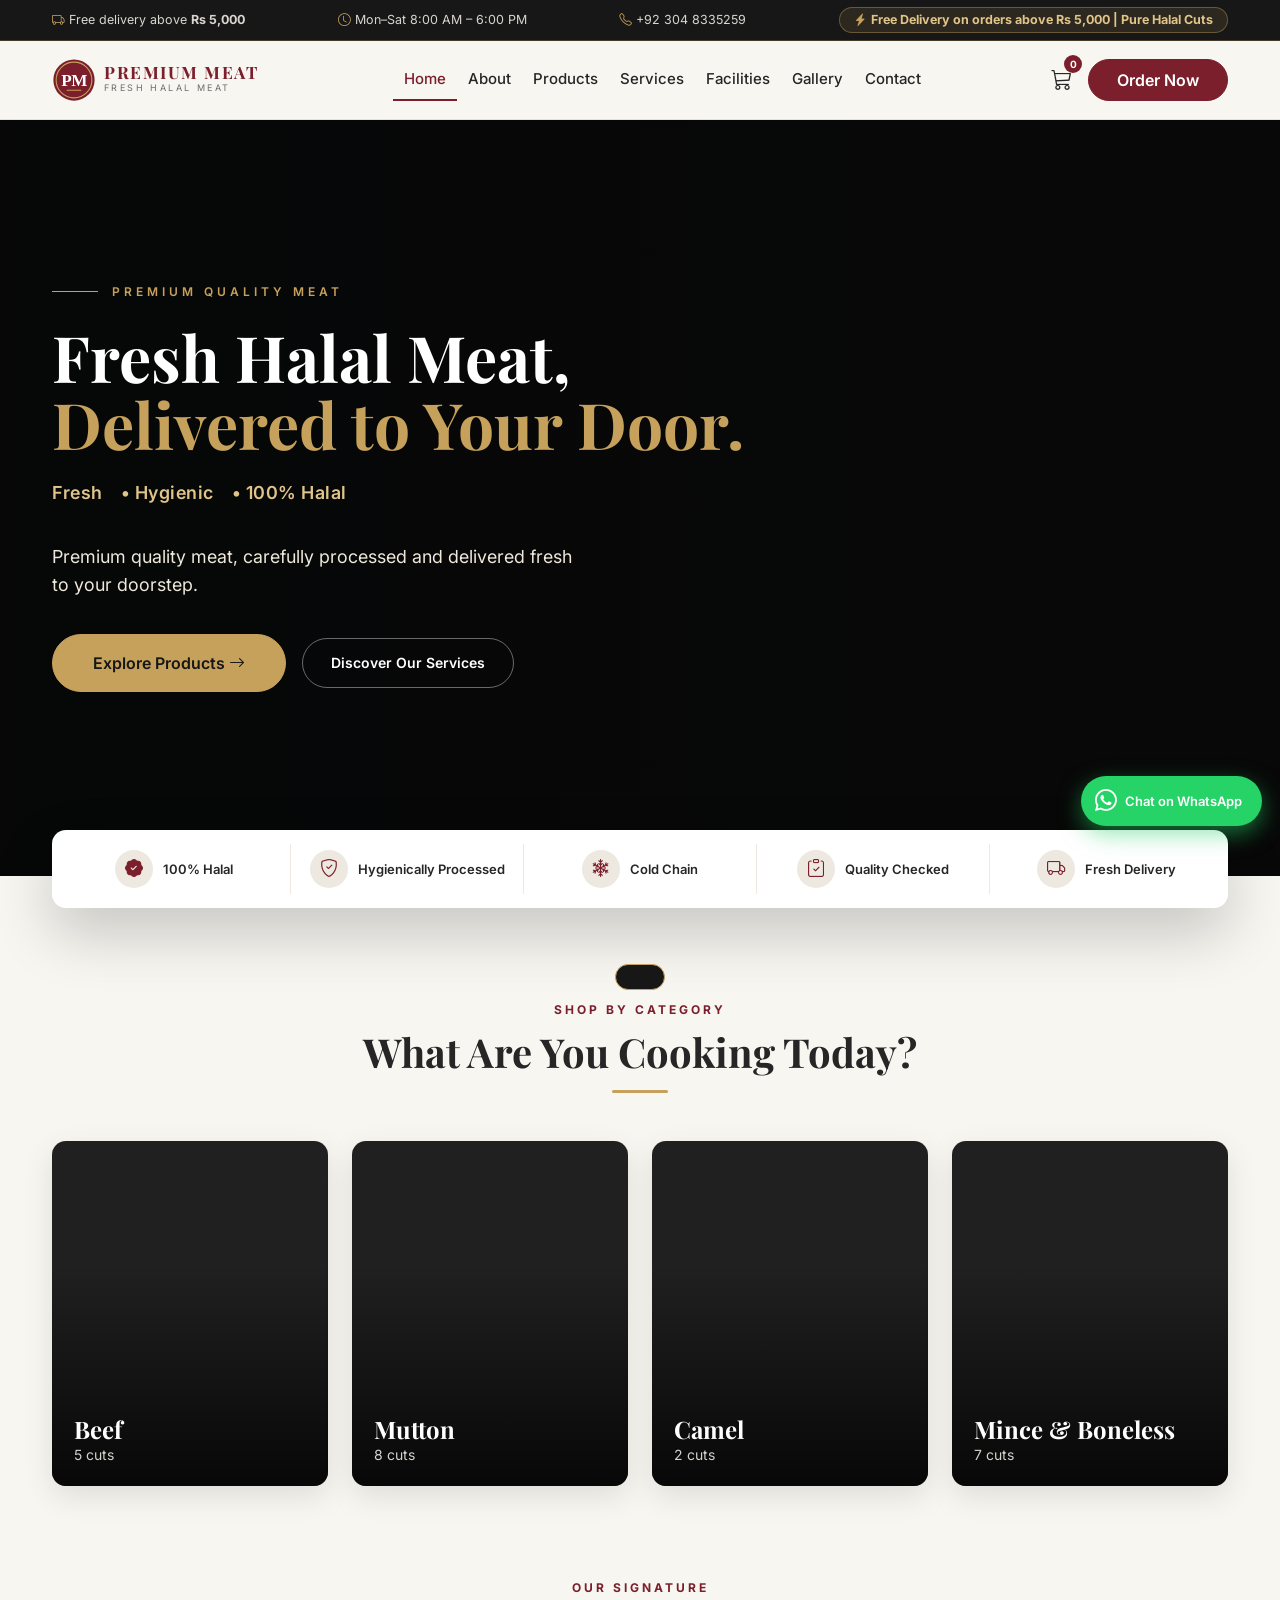
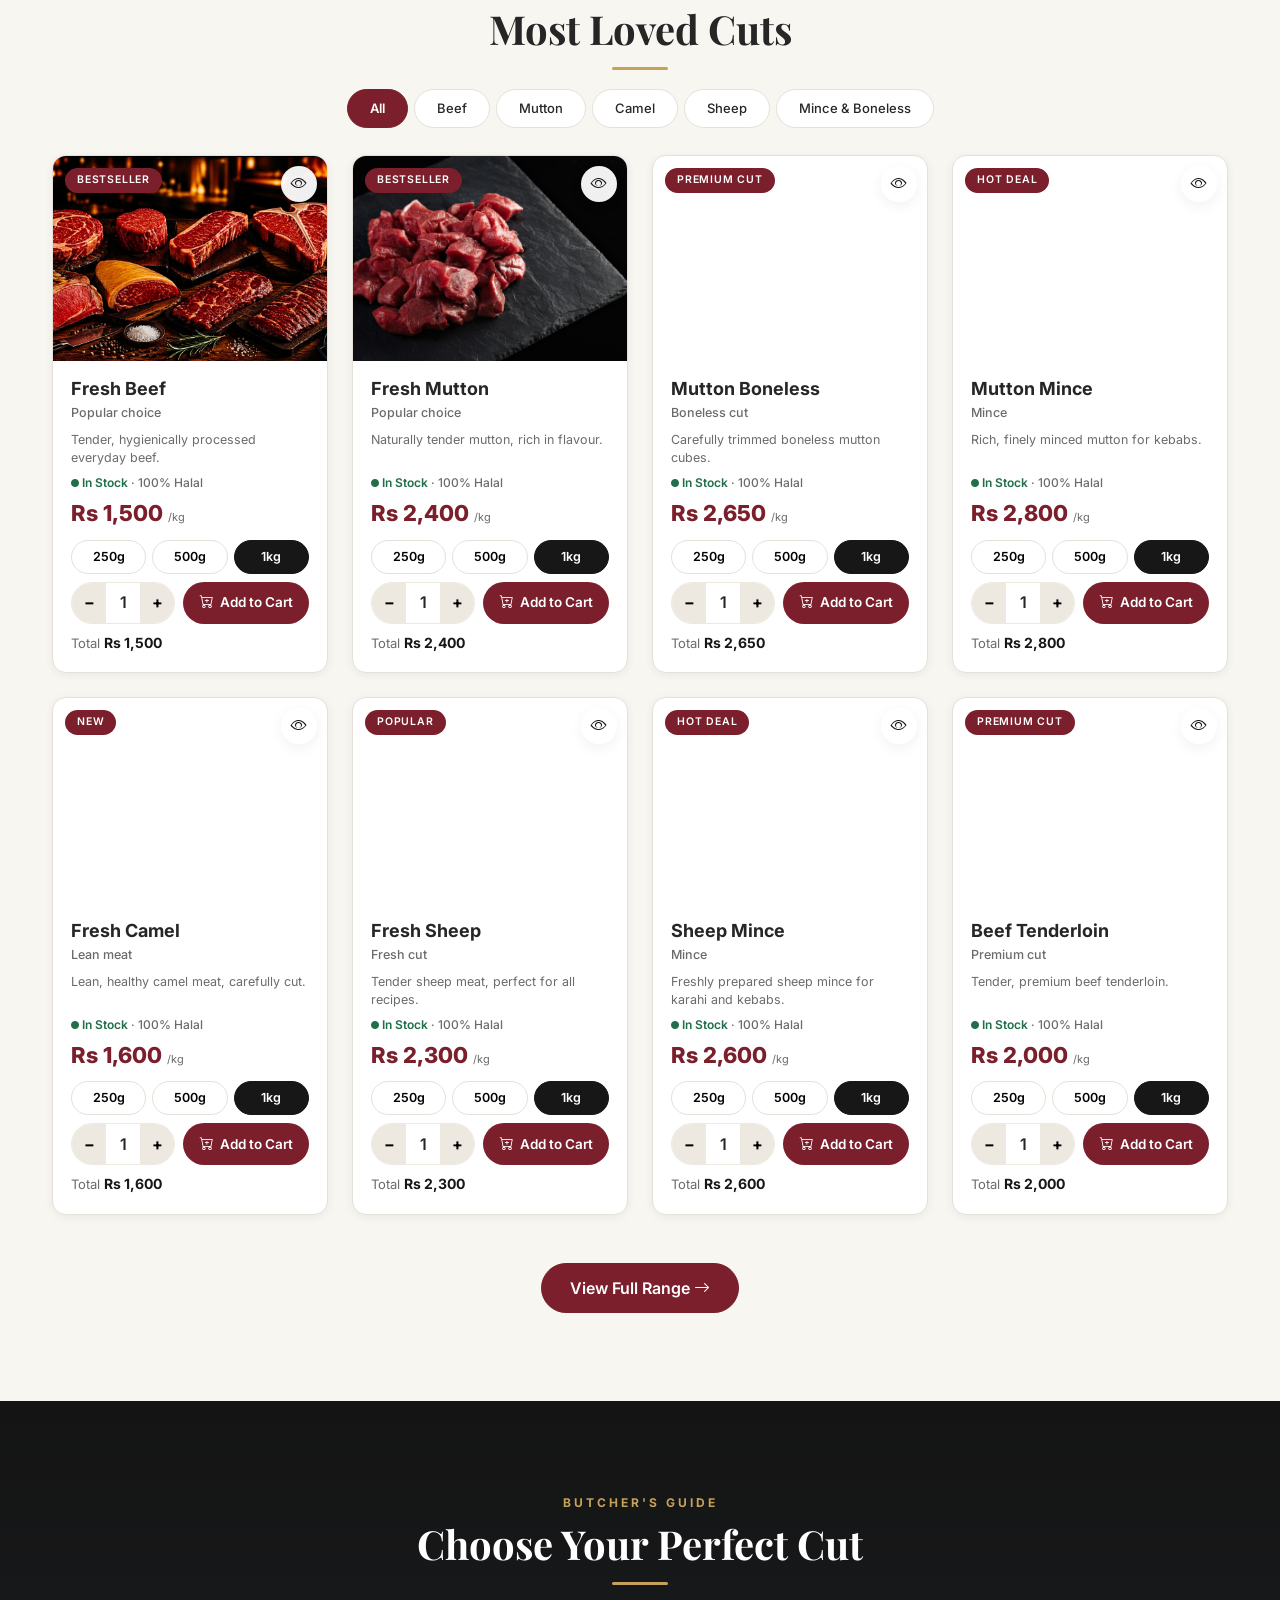
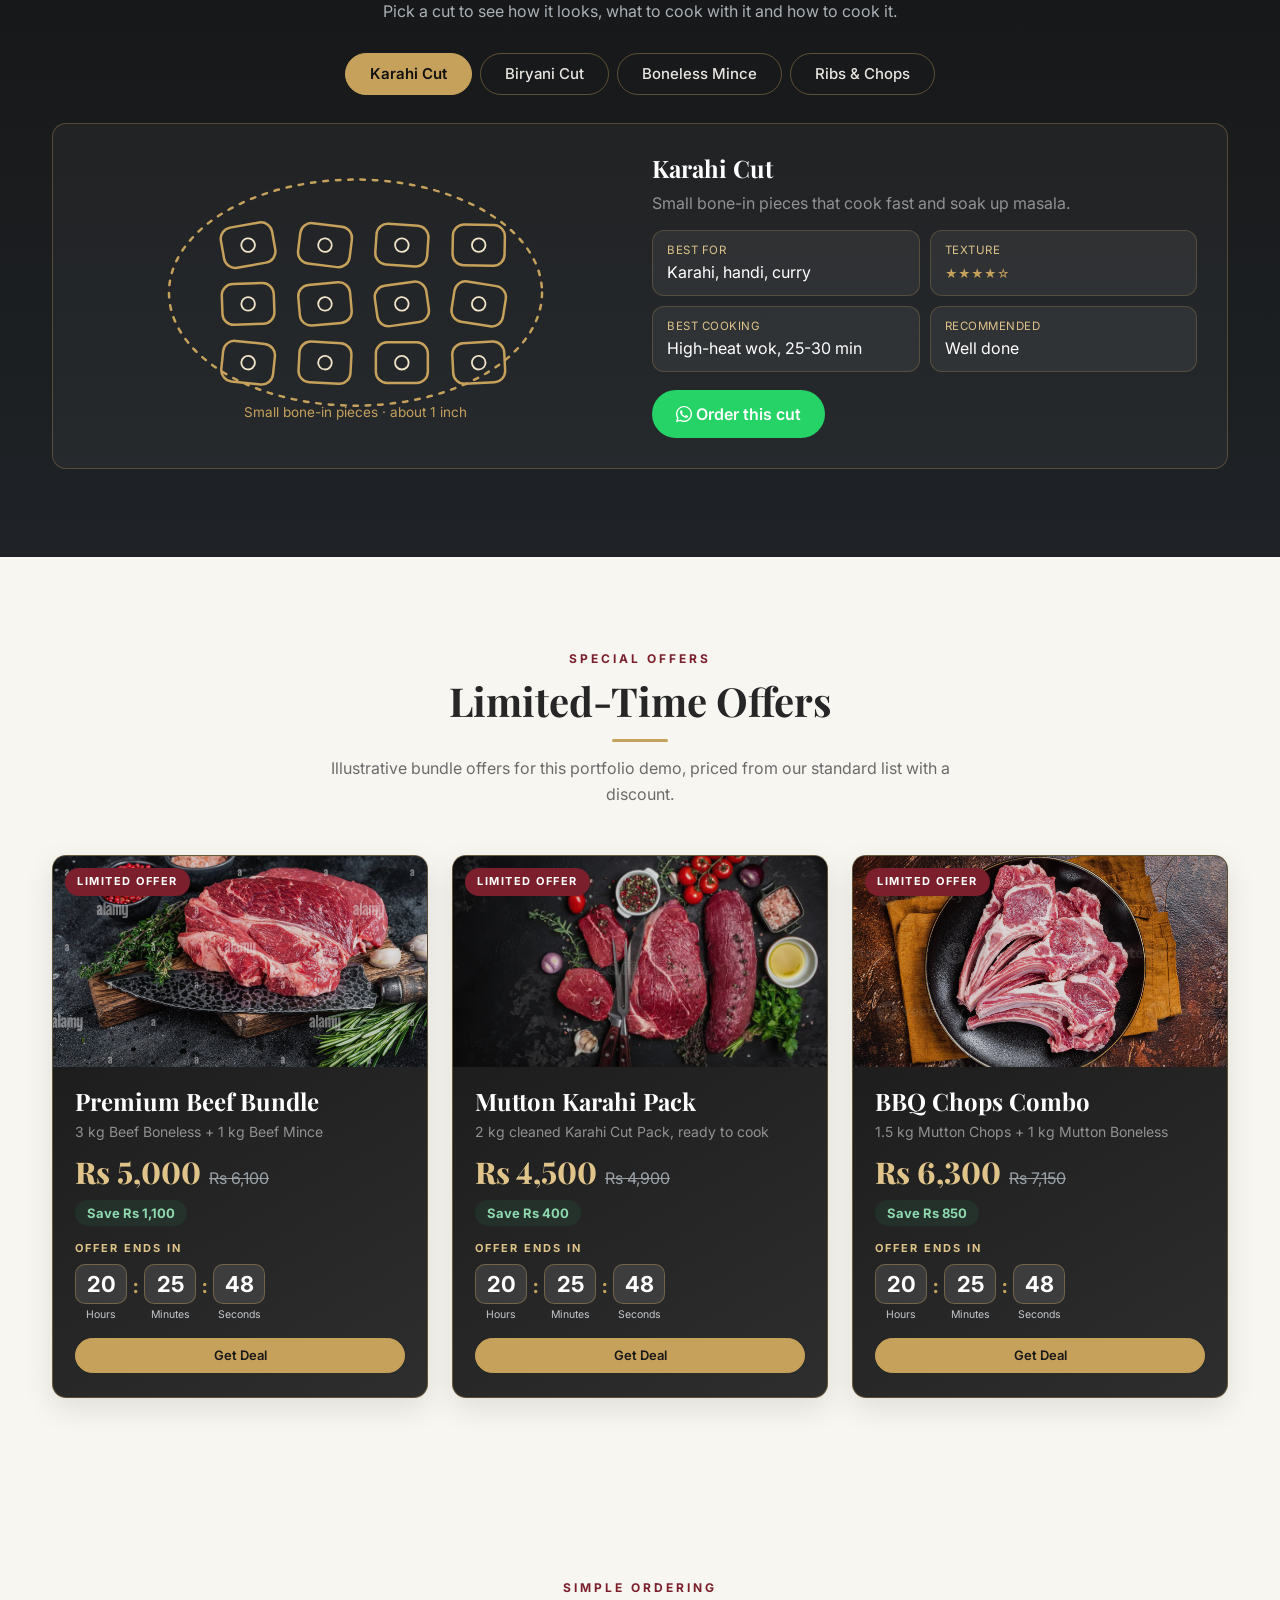
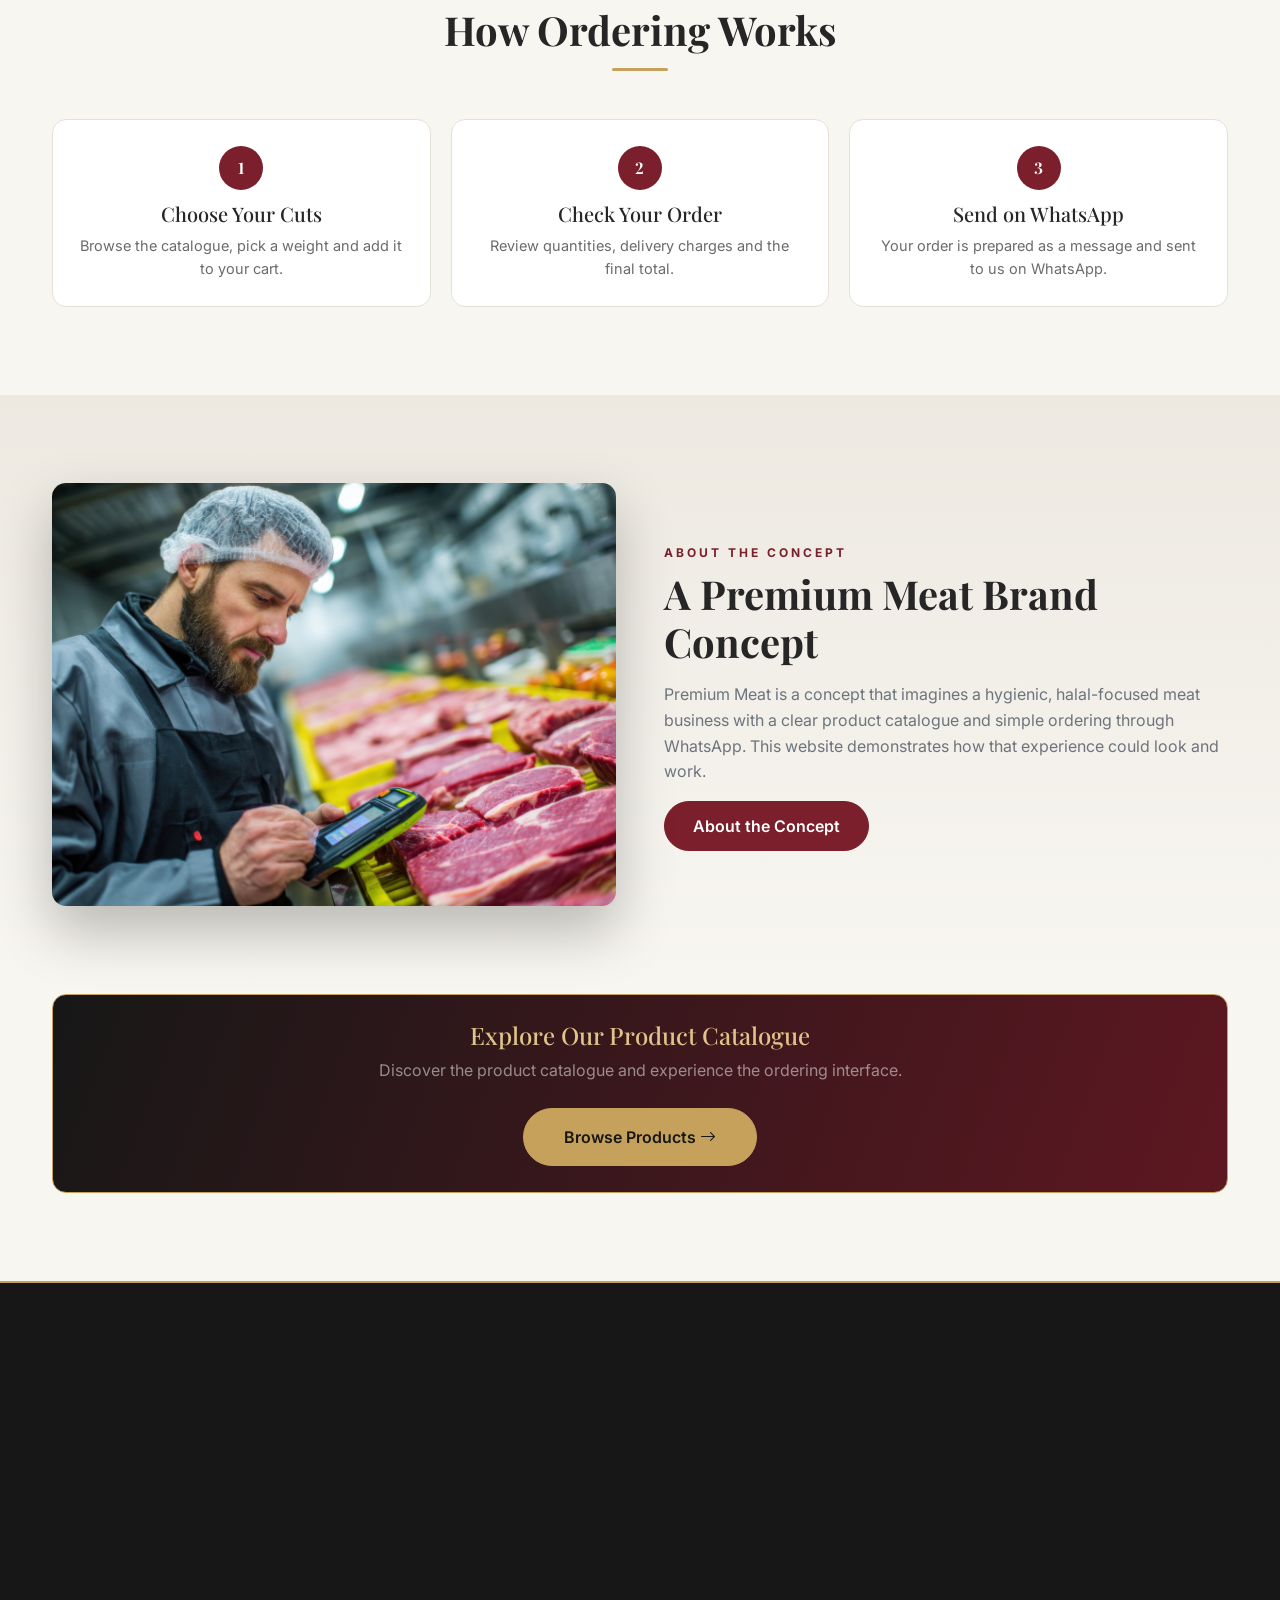
==== commit d60da7e9: "Update website from latest attached files" ====
--- a/index.html
+++ b/index.html
@@ -1,17 +1,17 @@
 <!DOCTYPE html>
 <html lang="en"><head>
 <meta charset="UTF-8"><meta name="viewport" content="width=device-width, initial-scale=1.0">
-<meta name="description" content="Premium Slaughter House offers fresh, hygienic and halal meat with convenient ordering and delivery in Lahore.">
+<meta name="description" content="Premium Meat offers fresh, hygienic and halal meat with convenient ordering and delivery in Lahore.">
 <meta name="theme-color" content="#171717">
-<meta property="og:type" content="website"><meta property="og:title" content="Premium Slaughter House | Fresh Halal Meat in Lahore"><meta property="og:description" content="Premium Slaughter House offers fresh, hygienic and halal meat with convenient ordering and delivery in Lahore."><!-- add og:url / canonical with your real deployed address -->
-<title>Premium Slaughter House | Fresh Halal Meat in Lahore</title>
-<link rel="icon" href="images/favicon.jpg" type="image/jpeg">
+<meta property="og:type" content="website"><meta property="og:title" content="Premium Meat | Fresh Halal Meat in Lahore"><meta property="og:description" content="Premium Meat offers fresh, hygienic and halal meat with convenient ordering and delivery in Lahore."><!-- add og:url / canonical with your real deployed address -->
+<title>Premium Meat | Fresh Halal Meat in Lahore</title>
+<link rel="icon" href="images/favicon.svg" type="image/svg+xml">
 <link rel="preconnect" href="https://cdn.jsdelivr.net" crossorigin>
 <link href="https://cdn.jsdelivr.net/npm/bootstrap@5.3.3/dist/css/bootstrap.min.css" rel="stylesheet">
 <link href="https://cdn.jsdelivr.net/npm/bootstrap-icons@1.11.3/font/bootstrap-icons.min.css" rel="stylesheet">
 <link rel="preconnect" href="https://fonts.googleapis.com"><link rel="preconnect" href="https://fonts.gstatic.com" crossorigin>
 <link href="https://fonts.googleapis.com/css2?family=Inter:wght@400;500;600;700&family=Playfair+Display:wght@600;700&display=swap" rel="stylesheet">
-<link href="css/style.css?v=20261020" rel="stylesheet">
+<link href="css/style.css?v=20261016" rel="stylesheet">
 <link rel="preload" as="image" href="images/home/hero-image1.jpg" fetchpriority="high"><!-- hero image starts loading immediately -->
 </head><body>
 <!-- Accessibility: keyboard users can jump straight to the content -->
@@ -26,7 +26,7 @@
 <!-- ===== SECTION: Navigation Bar ===== -->
 <nav class="navbar navbar-expand-lg sticky-top"><div class="container">
 <!-- Logo + brand name -->
-<a class="navbar-brand d-flex align-items-center gap-2" href="index.html"><img class="logo" src="images/logo.jpg" alt="Logo"><div><div class="brand-t">PREMIUM</div><div class="brand-s">Slaughter House</div></div></a>
+<a class="navbar-brand d-flex align-items-center gap-2" href="index.html"><img class="logo" src="images/logo.svg" alt="Premium Meat logo" width="44" height="44"><div><div class="brand-t">PREMIUM MEAT</div><div class="brand-s">Fresh Halal Meat</div></div></a>
 <!-- Mobile menu button -->
 <button class="navbar-toggler" data-bs-toggle="collapse" data-bs-target="#nv" aria-controls="nv" aria-expanded="false" aria-label="Menu"><span class="tg"></span><span class="tg"></span><span class="tg"></span></button><!-- animated hamburger: turns into X -->
 <!-- Menu links; the current page gets a gold underline (class "active") -->
@@ -40,7 +40,7 @@
 <section class="hero"><!-- background image + rgba(0,0,0,.6) overlay + slow zoom: css/style.css (.hero, .hero::before, .hero::after) -->
 <div class="container position-relative" style="z-index:2"><div class="row"><div class="col-lg-8">
 <div class="hero-eyebrow">Premium Quality Meat</div><!-- 1. eyebrow -->
-<h1>Premium Meat,<br><em>Pure Excellence.</em></h1><!-- 2. headline -->
+<h1>Fresh Halal Meat,<br><em>Delivered to Your Door.</em></h1><!-- 2. headline -->
 <p class="lead2"><span class="hero-sub"><span>Fresh</span><span>&bull; Hygienic</span><span>&bull; 100% Halal</span></span><br>Premium quality meat, carefully processed and delivered fresh to your doorstep.</p><!-- 3. supporting text -->
 <div class="hero-cta"><a href="products.html" class="btn btn-gold btn-lg-x">Explore Products <i class="bi bi-arrow-right" aria-hidden="true"></i></a><!-- ONE dominant CTA --><a href="services.html" class="link-sec">Discover Our Services</a><!-- ONE quiet secondary CTA --></div>
 </div></div></div></section>
@@ -63,11 +63,11 @@
 
 <!-- ===== SECTION: Butcher's Guide (tabs, line-art diagram, detail facts) ===== -->
 <section class="sec dark cutsec"><div class="container"><div class="text-center mb-4 reveal"><span class="eyebrow">Butcher's Guide</span><h2 class="sec-title">Choose Your Perfect Cut</h2><p class="sec-sub">Pick a cut to see how it looks, what to cook with it and how to cook it.</p></div>
-<ul class="nav nav-pills cutnav justify-content-center mb-4 reveal" role="tablist"><li class="nav-item" role="presentation"><button class="nav-link active" data-bs-toggle="pill" data-bs-target="#cutkarahi" type="button" role="tab">Karahi Cut</button></li><li class="nav-item" role="presentation"><button class="nav-link" data-bs-toggle="pill" data-bs-target="#cutbiryani" type="button" role="tab">Biryani Cut</button></li><li class="nav-item" role="presentation"><button class="nav-link" data-bs-toggle="pill" data-bs-target="#cutmince" type="button" role="tab">Boneless Mince</button></li><li class="nav-item" role="presentation"><button class="nav-link" data-bs-toggle="pill" data-bs-target="#cutribs" type="button" role="tab">Ribs &amp; Chops</button></li></ul><div class="tab-content cutbox reveal z"><!-- Tab panel: Karahi Cut --><div class="tab-pane fade show active" id="cutkarahi" role="tabpanel"><div class="row align-items-center g-4"><div class="col-md-6"><svg viewBox="0 0 360 230" class="cutsvg" role="img" aria-label="karahi cut diagram"><ellipse class="ln" cx="180" cy="112" rx="165" ry="100" stroke-dasharray="4 7"/><g transform="rotate(0 80 60)"><rect class="ln" x="80" y="60" width="40" height="32" rx="9"/><circle class="ln2" cx="100" cy="76" r="6"/></g><g transform="rotate(23 142 60)"><rect class="ln" x="142" y="60" width="40" height="32" rx="9"/><circle class="ln2" cx="162" cy="76" r="6"/></g><g transform="rotate(46 204 60)"><rect class="ln" x="204" y="60" width="40" height="32" rx="9"/><circle class="ln2" cx="224" cy="76" r="6"/></g><g transform="rotate(69 266 60)"><rect class="ln" x="266" y="60" width="40" height="32" rx="9"/><circle class="ln2" cx="286" cy="76" r="6"/></g><g transform="rotate(92 94 106)"><rect class="ln" x="94" y="106" width="40" height="32" rx="9"/><circle class="ln2" cx="114" cy="122" r="6"/></g><g transform="rotate(115 156 106)"><rect class="ln" x="156" y="106" width="40" height="32" rx="9"/><circle class="ln2" cx="176" cy="122" r="6"/></g><g transform="rotate(138 218 106)"><rect class="ln" x="218" y="106" width="40" height="32" rx="9"/><circle class="ln2" cx="238" cy="122" r="6"/></g><g transform="rotate(161 280 106)"><rect class="ln" x="280" y="106" width="40" height="32" rx="9"/><circle class="ln2" cx="300" cy="122" r="6"/></g><g transform="rotate(184 80 152)"><rect class="ln" x="80" y="152" width="40" height="32" rx="9"/><circle class="ln2" cx="100" cy="168" r="6"/></g><g transform="rotate(207 142 152)"><rect class="ln" x="142" y="152" width="40" height="32" rx="9"/><circle class="ln2" cx="162" cy="168" r="6"/></g><g transform="rotate(230 204 152)"><rect class="ln" x="204" y="152" width="40" height="32" rx="9"/><circle class="ln2" cx="224" cy="168" r="6"/></g><g transform="rotate(253 266 152)"><rect class="ln" x="266" y="152" width="40" height="32" rx="9"/><circle class="ln2" cx="286" cy="168" r="6"/></g><text x="180" y="222" text-anchor="middle" fill="#f39c12" font-size="12" font-family="Inter">Small bone-in pieces · about 1 inch</text></svg></div><div class="col-md-6"><h3 class="text-white">Karahi Cut</h3><p class="text-white-50 mb-0">Small bone-in pieces that cook fast and soak up masala.</p><div class="facts"><!-- detail facts --><div><small>Best for</small>Karahi, handi, curry</div><div><small>Texture</small><span class="stars" aria-label="Texture rating">&#9733;&#9733;&#9733;&#9733;&#9734;</span></div><div><small>Best cooking</small>High-heat wok, 25-30 min</div><div><small>Recommended</small>Well done</div></div><a data-wa data-msg="Hello, I want my meat in: Mutton Karahi Cut" target="_blank" rel="noopener" class="btn btn-wa"><i class="bi bi-whatsapp" aria-hidden="true"></i> Order this cut</a></div></div></div><!-- Tab panel: Biryani Cut --><div class="tab-pane fade" id="cutbiryani" role="tabpanel"><div class="row align-items-center g-4"><div class="col-md-6"><svg viewBox="0 0 360 230" class="cutsvg" role="img" aria-label="biryani cut diagram"><ellipse class="ln" cx="180" cy="112" rx="165" ry="100" stroke-dasharray="4 7"/><g transform="rotate(-20 62 58)"><rect class="ln" x="62" y="58" width="74" height="52" rx="14"/><rect class="ln2" x="88" y="78" width="22" height="12" rx="6"/></g><g transform="rotate(-3 160 58)"><rect class="ln" x="160" y="58" width="74" height="52" rx="14"/><rect class="ln2" x="186" y="78" width="22" height="12" rx="6"/></g><g transform="rotate(14 258 58)"><rect class="ln" x="258" y="58" width="74" height="52" rx="14"/><rect class="ln2" x="284" y="78" width="22" height="12" rx="6"/></g><g transform="rotate(31 62 128)"><rect class="ln" x="62" y="128" width="74" height="52" rx="14"/><rect class="ln2" x="88" y="148" width="22" height="12" rx="6"/></g><g transform="rotate(48 160 128)"><rect class="ln" x="160" y="128" width="74" height="52" rx="14"/><rect class="ln2" x="186" y="148" width="22" height="12" rx="6"/></g><g transform="rotate(65 258 128)"><rect class="ln" x="258" y="128" width="74" height="52" rx="14"/><rect class="ln2" x="284" y="148" width="22" height="12" rx="6"/></g><text x="180" y="222" text-anchor="middle" fill="#f39c12" font-size="12" font-family="Inter">Medium bone-in pieces · about 2 inch</text></svg></div><div class="col-md-6"><h3 class="text-white">Biryani Cut</h3><p class="text-white-50 mb-0">Medium bone-in pieces that stay juicy in long, slow cooking.</p><div class="facts"><!-- detail facts --><div><small>Best for</small>Biryani, pulao, korma</div><div><small>Texture</small><span class="stars" aria-label="Texture rating">&#9733;&#9733;&#9733;&#9733;&#9733;</span></div><div><small>Best cooking</small>Slow dum (steam), 45-60 min</div><div><small>Recommended</small>Fall-apart tender</div></div><a data-wa data-msg="Hello, I want my meat in: Biryani Cut" target="_blank" rel="noopener" class="btn btn-wa"><i class="bi bi-whatsapp" aria-hidden="true"></i> Order this cut</a></div></div></div><!-- Tab panel: Boneless Mince --><div class="tab-pane fade" id="cutmince" role="tabpanel"><div class="row align-items-center g-4"><div class="col-md-6"><svg viewBox="0 0 360 230" class="cutsvg" role="img" aria-label="mince cut diagram"><ellipse class="ln" cx="180" cy="112" rx="165" ry="100" stroke-dasharray="4 7"/><rect class="ln" x="48" y="52" width="120" height="58" rx="28"/><path class="ln2" d="M62 76 q30 -14 60 0 M68 94 q26 12 52 0"/><rect class="ln" x="48" y="130" width="120" height="58" rx="28"/><path class="ln2" d="M62 154 q30 -14 60 0 M68 172 q26 12 52 0"/><circle class="ln2" cx="215" cy="70" r="4"/><circle class="ln2" cx="232" cy="76" r="4"/><circle class="ln2" cx="249" cy="70" r="4"/><circle class="ln2" cx="266" cy="76" r="4"/><circle class="ln2" cx="283" cy="70" r="4"/><circle class="ln2" cx="300" cy="76" r="4"/><circle class="ln2" cx="215" cy="94" r="4"/><circle class="ln2" cx="232" cy="100" r="4"/><circle class="ln2" cx="249" cy="94" r="4"/><circle class="ln2" cx="266" cy="100" r="4"/><circle class="ln2" cx="283" cy="94" r="4"/><circle class="ln2" cx="300" cy="100" r="4"/><circle class="ln2" cx="215" cy="118" r="4"/><circle class="ln2" cx="232" cy="124" r="4"/><circle class="ln2" cx="249" cy="118" r="4"/><circle class="ln2" cx="266" cy="124" r="4"/><circle class="ln2" cx="283" cy="118" r="4"/><circle class="ln2" cx="300" cy="124" r="4"/><circle class="ln2" cx="215" cy="142" r="4"/><circle class="ln2" cx="232" cy="148" r="4"/><circle class="ln2" cx="249" cy="142" r="4"/><circle class="ln2" cx="266" cy="148" r="4"/><circle class="ln2" cx="283" cy="142" r="4"/><circle class="ln2" cx="300" cy="148" r="4"/><circle class="ln2" cx="215" cy="166" r="4"/><circle class="ln2" cx="232" cy="172" r="4"/><text x="180" y="222" text-anchor="middle" fill="#f39c12" font-size="12" font-family="Inter">Boneless slabs &amp; fine mince · zero bone</text></svg></div><div class="col-md-6"><h3 class="text-white">Boneless Mince</h3><p class="text-white-50 mb-0">Trimmed lean meat and fine mince, no bones or excess fat.</p><div class="facts"><!-- detail facts --><div><small>Best for</small>Kebabs, shami, keema</div><div><small>Texture</small><span class="stars" aria-label="Texture rating">&#9733;&#9733;&#9733;&#9733;&#9734;</span></div><div><small>Best cooking</small>Pan-fry or grill</div><div><small>Recommended</small>Medium-well</div></div><a data-wa data-msg="Hello, I want my meat in: Boneless Mince" target="_blank" rel="noopener" class="btn btn-wa"><i class="bi bi-whatsapp" aria-hidden="true"></i> Order this cut</a></div></div></div><!-- Tab panel: Ribs &amp; Chops --><div class="tab-pane fade" id="cutribs" role="tabpanel"><div class="row align-items-center g-4"><div class="col-md-6"><svg viewBox="0 0 360 230" class="cutsvg" role="img" aria-label="ribs cut diagram"><ellipse class="ln" cx="180" cy="112" rx="165" ry="100" stroke-dasharray="4 7"/><path class="ln" d="M60 70 Q180 40 300 70 L300 160 Q180 190 60 160 Z"/><path class="ln2" d="M80 56 Q86 115 80 172"/><path class="ln2" d="M114 56 Q120 115 114 172"/><path class="ln2" d="M148 56 Q154 115 148 172"/><path class="ln2" d="M182 56 Q188 115 182 172"/><path class="ln2" d="M216 56 Q222 115 216 172"/><path class="ln2" d="M250 56 Q256 115 250 172"/><path class="ln2" d="M284 56 Q290 115 284 172"/><text x="180" y="222" text-anchor="middle" fill="#f39c12" font-size="12" font-family="Inter">Full rack / chops · BBQ ready</text></svg></div><div class="col-md-6"><h3 class="text-white">Ribs &amp; Chops</h3><p class="text-white-50 mb-0">Rack-cut ribs and chops with natural marbling.</p><div class="facts"><!-- detail facts --><div><small>Best for</small>BBQ, grill, steaks</div><div><small>Texture</small><span class="stars" aria-label="Texture rating">&#9733;&#9733;&#9733;&#9733;&#9733;</span></div><div><small>Best cooking</small>Grill or slow BBQ</div><div><small>Recommended</small>Medium to well</div></div><a data-wa data-msg="Hello, I want my meat in: Ribs & Chops" target="_blank" rel="noopener" class="btn btn-wa"><i class="bi bi-whatsapp" aria-hidden="true"></i> Order this cut</a></div></div></div></div></div></section>
+<ul class="nav nav-pills cutnav justify-content-center mb-4 reveal" role="tablist"><li class="nav-item" role="presentation"><button class="nav-link active" data-bs-toggle="pill" data-bs-target="#cutkarahi" type="button" role="tab">Karahi Cut</button></li><li class="nav-item" role="presentation"><button class="nav-link" data-bs-toggle="pill" data-bs-target="#cutbiryani" type="button" role="tab">Biryani Cut</button></li><li class="nav-item" role="presentation"><button class="nav-link" data-bs-toggle="pill" data-bs-target="#cutmince" type="button" role="tab">Boneless Mince</button></li><li class="nav-item" role="presentation"><button class="nav-link" data-bs-toggle="pill" data-bs-target="#cutribs" type="button" role="tab">Ribs &amp; Chops</button></li></ul><div class="tab-content cutbox reveal z"><!-- Tab panel: Karahi Cut --><div class="tab-pane fade show active" id="cutkarahi" role="tabpanel"><div class="row align-items-center g-4"><div class="col-md-6"><svg viewBox="0 0 360 230" class="cutsvg" role="img" aria-label="karahi cut diagram"><ellipse class="ln" cx="180" cy="112" rx="165" ry="100" stroke-dasharray="4 7"/><g transform="rotate(-10 85 70)"><rect class="ln" x="62" y="52" width="46" height="36" rx="10"/><circle class="ln2" cx="85" cy="70" r="6"/></g><g transform="rotate(7 153 70)"><rect class="ln" x="130" y="52" width="46" height="36" rx="10"/><circle class="ln2" cx="153" cy="70" r="6"/></g><g transform="rotate(4 221 70)"><rect class="ln" x="198" y="52" width="46" height="36" rx="10"/><circle class="ln2" cx="221" cy="70" r="6"/></g><g transform="rotate(1 289 70)"><rect class="ln" x="266" y="52" width="46" height="36" rx="10"/><circle class="ln2" cx="289" cy="70" r="6"/></g><g transform="rotate(-2 85 122)"><rect class="ln" x="62" y="104" width="46" height="36" rx="10"/><circle class="ln2" cx="85" cy="122" r="6"/></g><g transform="rotate(-5 153 122)"><rect class="ln" x="130" y="104" width="46" height="36" rx="10"/><circle class="ln2" cx="153" cy="122" r="6"/></g><g transform="rotate(-8 221 122)"><rect class="ln" x="198" y="104" width="46" height="36" rx="10"/><circle class="ln2" cx="221" cy="122" r="6"/></g><g transform="rotate(9 289 122)"><rect class="ln" x="266" y="104" width="46" height="36" rx="10"/><circle class="ln2" cx="289" cy="122" r="6"/></g><g transform="rotate(6 85 174)"><rect class="ln" x="62" y="156" width="46" height="36" rx="10"/><circle class="ln2" cx="85" cy="174" r="6"/></g><g transform="rotate(3 153 174)"><rect class="ln" x="130" y="156" width="46" height="36" rx="10"/><circle class="ln2" cx="153" cy="174" r="6"/></g><g transform="rotate(0 221 174)"><rect class="ln" x="198" y="156" width="46" height="36" rx="10"/><circle class="ln2" cx="221" cy="174" r="6"/></g><g transform="rotate(-3 289 174)"><rect class="ln" x="266" y="156" width="46" height="36" rx="10"/><circle class="ln2" cx="289" cy="174" r="6"/></g><text x="180" y="222" text-anchor="middle" fill="#C6A15B" font-size="12" font-family="Inter">Small bone-in pieces · about 1 inch</text></svg></div><div class="col-md-6"><h3 class="text-white">Karahi Cut</h3><p class="text-white-50 mb-0">Small bone-in pieces that cook fast and soak up masala.</p><div class="facts"><!-- detail facts --><div><small>Best for</small>Karahi, handi, curry</div><div><small>Texture</small><span class="stars" aria-label="Texture rating">&#9733;&#9733;&#9733;&#9733;&#9734;</span></div><div><small>Best cooking</small>High-heat wok, 25-30 min</div><div><small>Recommended</small>Well done</div></div><a data-wa data-msg="Hello, I want my meat in: Mutton Karahi Cut" target="_blank" rel="noopener" class="btn btn-wa"><i class="bi bi-whatsapp" aria-hidden="true"></i> Order this cut</a></div></div></div><!-- Tab panel: Biryani Cut --><div class="tab-pane fade" id="cutbiryani" role="tabpanel"><div class="row align-items-center g-4"><div class="col-md-6"><svg viewBox="0 0 360 230" class="cutsvg" role="img" aria-label="biryani cut diagram"><ellipse class="ln" cx="180" cy="112" rx="165" ry="100" stroke-dasharray="4 7"/><g transform="rotate(-5 92 83)"><rect class="ln" x="52" y="56" width="80" height="54" rx="14"/><rect class="ln2" x="81" y="77" width="22" height="12" rx="6"/></g><g transform="rotate(0 190 83)"><rect class="ln" x="150" y="56" width="80" height="54" rx="14"/><rect class="ln2" x="179" y="77" width="22" height="12" rx="6"/></g><g transform="rotate(5 288 83)"><rect class="ln" x="248" y="56" width="80" height="54" rx="14"/><rect class="ln2" x="277" y="77" width="22" height="12" rx="6"/></g><g transform="rotate(-5 92 153)"><rect class="ln" x="52" y="126" width="80" height="54" rx="14"/><rect class="ln2" x="81" y="147" width="22" height="12" rx="6"/></g><g transform="rotate(0 190 153)"><rect class="ln" x="150" y="126" width="80" height="54" rx="14"/><rect class="ln2" x="179" y="147" width="22" height="12" rx="6"/></g><g transform="rotate(5 288 153)"><rect class="ln" x="248" y="126" width="80" height="54" rx="14"/><rect class="ln2" x="277" y="147" width="22" height="12" rx="6"/></g><text x="180" y="222" text-anchor="middle" fill="#C6A15B" font-size="12" font-family="Inter">Medium bone-in pieces · about 2 inch</text></svg></div><div class="col-md-6"><h3 class="text-white">Biryani Cut</h3><p class="text-white-50 mb-0">Medium bone-in pieces that stay juicy in long, slow cooking.</p><div class="facts"><!-- detail facts --><div><small>Best for</small>Biryani, pulao, korma</div><div><small>Texture</small><span class="stars" aria-label="Texture rating">&#9733;&#9733;&#9733;&#9733;&#9733;</span></div><div><small>Best cooking</small>Slow dum (steam), 45-60 min</div><div><small>Recommended</small>Fall-apart tender</div></div><a data-wa data-msg="Hello, I want my meat in: Biryani Cut" target="_blank" rel="noopener" class="btn btn-wa"><i class="bi bi-whatsapp" aria-hidden="true"></i> Order this cut</a></div></div></div><!-- Tab panel: Boneless Mince --><div class="tab-pane fade" id="cutmince" role="tabpanel"><div class="row align-items-center g-4"><div class="col-md-6"><svg viewBox="0 0 360 230" class="cutsvg" role="img" aria-label="mince cut diagram"><ellipse class="ln" cx="180" cy="112" rx="165" ry="100" stroke-dasharray="4 7"/><rect class="ln" x="48" y="52" width="120" height="58" rx="28"/><path class="ln2" d="M62 76 q30 -14 60 0 M68 94 q26 12 52 0"/><rect class="ln" x="48" y="130" width="120" height="58" rx="28"/><path class="ln2" d="M62 154 q30 -14 60 0 M68 172 q26 12 52 0"/><circle class="ln2" cx="215" cy="70" r="4"/><circle class="ln2" cx="232" cy="76" r="4"/><circle class="ln2" cx="249" cy="70" r="4"/><circle class="ln2" cx="266" cy="76" r="4"/><circle class="ln2" cx="283" cy="70" r="4"/><circle class="ln2" cx="300" cy="76" r="4"/><circle class="ln2" cx="215" cy="94" r="4"/><circle class="ln2" cx="232" cy="100" r="4"/><circle class="ln2" cx="249" cy="94" r="4"/><circle class="ln2" cx="266" cy="100" r="4"/><circle class="ln2" cx="283" cy="94" r="4"/><circle class="ln2" cx="300" cy="100" r="4"/><circle class="ln2" cx="215" cy="118" r="4"/><circle class="ln2" cx="232" cy="124" r="4"/><circle class="ln2" cx="249" cy="118" r="4"/><circle class="ln2" cx="266" cy="124" r="4"/><circle class="ln2" cx="283" cy="118" r="4"/><circle class="ln2" cx="300" cy="124" r="4"/><circle class="ln2" cx="215" cy="142" r="4"/><circle class="ln2" cx="232" cy="148" r="4"/><circle class="ln2" cx="249" cy="142" r="4"/><circle class="ln2" cx="266" cy="148" r="4"/><circle class="ln2" cx="283" cy="142" r="4"/><circle class="ln2" cx="300" cy="148" r="4"/><circle class="ln2" cx="215" cy="166" r="4"/><circle class="ln2" cx="232" cy="172" r="4"/><text x="180" y="222" text-anchor="middle" fill="#C6A15B" font-size="12" font-family="Inter">Boneless slabs &amp; fine mince · zero bone</text></svg></div><div class="col-md-6"><h3 class="text-white">Boneless Mince</h3><p class="text-white-50 mb-0">Trimmed lean meat and fine mince, no bones or excess fat.</p><div class="facts"><!-- detail facts --><div><small>Best for</small>Kebabs, shami, keema</div><div><small>Texture</small><span class="stars" aria-label="Texture rating">&#9733;&#9733;&#9733;&#9733;&#9734;</span></div><div><small>Best cooking</small>Pan-fry or grill</div><div><small>Recommended</small>Medium-well</div></div><a data-wa data-msg="Hello, I want my meat in: Boneless Mince" target="_blank" rel="noopener" class="btn btn-wa"><i class="bi bi-whatsapp" aria-hidden="true"></i> Order this cut</a></div></div></div><!-- Tab panel: Ribs &amp; Chops --><div class="tab-pane fade" id="cutribs" role="tabpanel"><div class="row align-items-center g-4"><div class="col-md-6"><svg viewBox="0 0 360 230" class="cutsvg" role="img" aria-label="ribs cut diagram"><ellipse class="ln" cx="180" cy="112" rx="165" ry="100" stroke-dasharray="4 7"/><path class="ln" d="M60 70 Q180 40 300 70 L300 160 Q180 190 60 160 Z"/><path class="ln2" d="M80 56 Q86 115 80 172"/><path class="ln2" d="M114 56 Q120 115 114 172"/><path class="ln2" d="M148 56 Q154 115 148 172"/><path class="ln2" d="M182 56 Q188 115 182 172"/><path class="ln2" d="M216 56 Q222 115 216 172"/><path class="ln2" d="M250 56 Q256 115 250 172"/><path class="ln2" d="M284 56 Q290 115 284 172"/><text x="180" y="222" text-anchor="middle" fill="#C6A15B" font-size="12" font-family="Inter">Full rack / chops · BBQ ready</text></svg></div><div class="col-md-6"><h3 class="text-white">Ribs &amp; Chops</h3><p class="text-white-50 mb-0">Rack-cut ribs and chops with natural marbling.</p><div class="facts"><!-- detail facts --><div><small>Best for</small>BBQ, grill, steaks</div><div><small>Texture</small><span class="stars" aria-label="Texture rating">&#9733;&#9733;&#9733;&#9733;&#9733;</span></div><div><small>Best cooking</small>Grill or slow BBQ</div><div><small>Recommended</small>Medium to well</div></div><a data-wa data-msg="Hello, I want my meat in: Ribs & Chops" target="_blank" rel="noopener" class="btn btn-wa"><i class="bi bi-whatsapp" aria-hidden="true"></i> Order this cut</a></div></div></div></div></div></section>
 <!-- ===== END SECTION: Butcher's Guide (tabs, line-art diagram, detail facts) ===== -->
 
 <!-- ===== SECTION: Special Offers (deal cards + working countdown) ===== -->
-<section class="sec"><div class="container"><div class="text-center mb-5 reveal"><span class="eyebrow">Special Offers</span><h2 class="sec-title">Limited-Time Offers</h2><p class="sec-sub">Bundles priced from our standard list, with a discount. <!-- Prices are calculated from js/data.js. The countdown resets at midnight (js/main.js): keep it only for a genuinely daily offer. --></p></div><div class="row g-3 g-lg-4" id="dealGrid"><!-- bundle cards + prices are calculated by js/render.js from the master list --></div></div></section>
+<section class="sec"><div class="container"><div class="text-center mb-5 reveal"><span class="eyebrow">Special Offers</span><h2 class="sec-title">Limited-Time Offers</h2><p class="sec-sub">Illustrative bundle offers for this portfolio demo, priced from our standard list with a discount. <!-- Countdown resets at midnight (js/main.js): keep it only for a genuinely daily offer. --></p></div><div class="row g-3 g-lg-4" id="dealGrid"><!-- bundle cards + prices are calculated by js/render.js from the master list --></div></div></section>
 <!-- ===== END SECTION: Special Offers (deal cards + working countdown) ===== -->
 
 <!-- ===== SECTION: How Ordering Works (3 simple steps) ===== -->
@@ -76,13 +76,12 @@
 
 <!-- ===== SECTION: More Than Just Meat (Story) ===== -->
 <section class="more sec"><div class="container"><div class="row g-5 align-items-center">
-<div class="col-lg-5 reveal l"><div class="imgwrap"><img src="images/home/quality-inspection.jpeg" alt="Quality inspection at our facility" loading="lazy" decoding="async"></div></div>
-<div class="col-lg-4 reveal z"><span class="eyebrow">Our Story</span><h2 class="sec-title">More Than Just Meat!</h2><p class="text-secondary mt-3">At Premium Slaughter House, we serve trust in every cut. From strict hygiene to careful halal processing, our passion is bringing the best meat to your family's table.</p><a href="about.html" class="btn btn-crim">Our Story</a></div>
-<div class="col-lg-3 reveal r"><div class="d-grid gap-2 mb-3"><div class="mini"><i class="bi bi-heart" aria-hidden="true"></i>Made with Care</div><div class="mini"><i class="bi bi-gem" aria-hidden="true"></i>Premium Quality</div><div class="mini"><i class="bi bi-patch-check" aria-hidden="true"></i>100% Halal</div><div class="mini"><i class="bi bi-snow2" aria-hidden="true"></i>Always Fresh</div></div></div></div></div></section>
+<div class="col-lg-6 reveal l"><div class="imgwrap"><img src="images/home/quality-inspection.jpeg" alt="Quality inspection (illustrative image)" loading="lazy" decoding="async"></div></div>
+<div class="col-lg-6 reveal r"><span class="eyebrow">About the Concept</span><h2 class="sec-title">A Premium Meat Brand Concept</h2><p class="text-secondary mt-3">Premium Meat is a concept that imagines a hygienic, halal-focused meat business with a clear product catalogue and simple ordering through WhatsApp. This website demonstrates how that experience could look and work.</p><a href="about.html" class="btn btn-crim">About the Concept</a></div></div></div></div></section>
 <!-- ===== END SECTION: More Than Just Meat (Story) ===== -->
 
 <!-- ===== SECTION: Final Call To Action ===== -->
-<section class="sec pt-0"><div class="container"><div class="appstrip text-center reveal"><h2 class="h3 mb-2" style="color:var(--lgold)">Explore the Premium Meat Collection</h2><p class="text-white-50 mb-4">Discover the product catalogue and experience the ordering interface.</p><a href="products.html" class="btn btn-gold btn-lg-x">Browse Products <i class="bi bi-arrow-right" aria-hidden="true"></i></a></div></div></section>
+<section class="sec pt-0"><div class="container"><div class="appstrip text-center reveal"><h2 class="h3 mb-2" style="color:var(--lgold)">Explore Our Product Catalogue</h2><p class="text-white-50 mb-4">Discover the product catalogue and experience the ordering interface.</p><a href="products.html" class="btn btn-gold btn-lg-x">Browse Products <i class="bi bi-arrow-right" aria-hidden="true"></i></a></div></div></section>
 <!-- ===== END SECTION: Final Call To Action ===== -->
 
 </main><!-- end of page content -->
@@ -91,22 +90,22 @@
 <div class="fnews py-4"><div class="container d-flex flex-wrap align-items-center justify-content-between gap-3"><div><div class="fh mb-0">Exclusive Offers</div><small>Weekly deals &amp; fresh arrivals, straight to your inbox.</small></div><!-- newsletter band --><form id="newsForm" class="d-flex gap-2" style="min-width:min(100%,380px)"><input type="email" required class="form-control" placeholder="Enter your email" aria-label="Email address"><button class="btn btn-gold py-2">Subscribe</button><!-- same style as the navbar "Order Now" button --></form></div></div>
 <div class="container pt-5 pb-4 fcols"><div class="row g-4">
 <!-- Column 1: brand -->
-<div class="col-lg-4"><div class="d-flex align-items-center gap-2 mb-3"><img src="images/logo.jpg" alt="Premium Slaughter House logo" width="52" height="52" style="object-fit:contain;border-radius:8px"><div><div class="brand-t">PREMIUM</div><div class="brand-s">Slaughter House</div></div></div><p>Fresh, hygienic, halal-focused premium meat, with simple online ordering through WhatsApp.</p></div>
+<div class="col-lg-4"><div class="d-flex align-items-center gap-2 mb-3"><img src="images/logo.svg" alt="Premium Meat logo" width="48" height="48"><div><div class="brand-t">PREMIUM MEAT</div><div class="brand-s">Fresh Halal Meat</div></div></div><p>Fresh, hygienic, halal-focused premium meat, with simple online ordering through WhatsApp.</p></div>
 <!-- Column 2: quick links -->
 <div class="col-6 col-lg-2"><div class="fh">Quick Links</div><a href="index.html">Home</a><a href="about.html">About</a><a href="products.html">Products</a><a href="services.html">Services</a></div>
 <!-- Column 3: explore -->
 <div class="col-6 col-lg-2"><div class="fh">Explore</div><a href="facilities.html">Facilities</a><a href="gallery.html">Gallery</a><a href="contact.html">Contact</a><a href="order.html">Order</a></div>
 <!-- Column 4: contact + demo information -->
-<div class="col-lg-4"><div class="fh">Contact</div><a href="tel:+923048335259"><i class="bi bi-telephone text-warning" aria-hidden="true"></i> +92 304 8335259</a><a data-wa target="_blank" rel="noopener"><i class="bi bi-whatsapp text-warning" aria-hidden="true"></i> Order on WhatsApp</a><a href="mailto:info@premiumslaughterhouse.com"><i class="bi bi-envelope text-warning" aria-hidden="true"></i> info@premiumslaughterhouse.com</a><div><i class="bi bi-clock text-warning" aria-hidden="true"></i> Mon &ndash; Sat: 8:00 AM &ndash; 6:00 PM</div></div>
+<div class="col-lg-4"><div class="fh">Contact</div><a href="tel:+923048335259"><i class="bi bi-telephone text-warning" aria-hidden="true"></i> +92 304 8335259</a><a data-wa target="_blank" rel="noopener"><i class="bi bi-whatsapp text-warning" aria-hidden="true"></i> Order on WhatsApp</a><div><i class="bi bi-clock text-warning" aria-hidden="true"></i> Mon &ndash; Sat: 8:00 AM &ndash; 6:00 PM</div></div>
 </div></div>
 <!-- Copyright row (identical on every page) -->
-<div class="fbottom py-3"><div class="container d-flex flex-wrap justify-content-between gap-2"><span>&copy; 2026 Premium Slaughter House. All Rights Reserved.<br><!-- to link your name to GitHub/portfolio later, wrap it in <a href="YOUR-LINK"> -->Designed &amp; Developed by Khadim Hussain</span><span>Privacy Policy &nbsp;|&nbsp; Terms &amp; Conditions</span></div>
-<div class="container demo-note"><!-- remove this note if the website goes live for a real business --><strong>Portfolio Demonstration:</strong> Premium Slaughter House is a fictional business concept created by Khadim Hussain to demonstrate website design and frontend development. Product information, prices and business details are illustrative. The website does not process online payments; an order is sent as a WhatsApp message.</div></div></footer>
+<div class="fbottom py-3"><div class="container d-flex flex-wrap justify-content-between gap-2"><span>&copy; 2026 Premium Meat. All Rights Reserved.<br><!-- to link your name to GitHub/portfolio later, wrap it in <a href="YOUR-LINK"> -->Designed &amp; Developed by Khadim Hussain</span><span>Privacy Policy &nbsp;|&nbsp; Terms &amp; Conditions</span></div>
+<div class="container demo-note"><!-- remove this note if the website goes live for a real business --><strong>Portfolio Demonstration:</strong> Premium Meat is a fictional business concept created by Khadim Hussain to demonstrate website design and frontend development. Product information, prices and business details are illustrative. The website does not process online payments; an order is sent as a WhatsApp message.</div></div></footer>
 <!-- ===== END SECTION: Footer ===== -->
 <!-- Mobile bottom action bar (phones only): Call / WhatsApp / Cart -->
-<nav class="mbar" aria-label="Quick actions"><a href="tel:+923048335259"><i class="bi bi-telephone" aria-hidden="true"></i>Call</a><a data-wa data-msg="Hello Premium Slaughter House" target="_blank" rel="noopener"><i class="bi bi-whatsapp" aria-hidden="true"></i>WhatsApp</a><a href="order.html"><i class="bi bi-cart3" aria-hidden="true"></i><span>Cart <b id="cartBadgeMobile">0</b></span></a></nav>
+<nav class="mbar" aria-label="Quick actions"><a href="tel:+923048335259"><i class="bi bi-telephone" aria-hidden="true"></i>Call</a><a data-wa data-msg="Hello Premium Meat" target="_blank" rel="noopener"><i class="bi bi-whatsapp" aria-hidden="true"></i>WhatsApp</a><a href="order.html"><i class="bi bi-cart3" aria-hidden="true"></i><span>Cart <b id="cartBadgeMobile">0</b></span></a></nav>
 <!-- Floating WhatsApp button (desktop/tablet) -->
-<a class="wa" data-wa data-msg="Hello Premium Slaughter House, I want to place an order." target="_blank" rel="noopener" aria-label="Chat on WhatsApp"><i class="bi bi-whatsapp" aria-hidden="true"></i><span>Chat on WhatsApp</span></a>
+<a class="wa" data-wa data-msg="Hello Premium Meat, I want to place an order." target="_blank" rel="noopener" aria-label="Chat on WhatsApp"><i class="bi bi-whatsapp" aria-hidden="true"></i><span>Chat on WhatsApp</span></a>
 <!-- Back-to-top button -->
 <button id="toTop" aria-label="Back to top"><i class="bi bi-arrow-up" aria-hidden="true"></i></button><!-- "added to cart" message box (screen readers are told via role=status) --><div id="toast" role="status" aria-live="polite"></div>
 
@@ -124,13 +123,12 @@
 <a href="order.html" class="btn btn-link text-secondary mt-1">Go to cart &rarr;</a></div></div></div></div></div>
 <!-- ===== END SECTION: Product Quick View Modal ===== -->
 
-<!-- ===== SECTION: Deal of the Day Modal (auto-opens 5 seconds after first visit - js/main.js) ===== -->
+<!-- ===== SECTION: Special Offers popup (opens once, 5 seconds after the first visit - js/main.js; shows the same bundles as the Special Offers section) ===== -->
 <div class="modal fade" id="dealModal" tabindex="-1" aria-labelledby="dealTitle" aria-hidden="true"><div class="modal-dialog modal-dialog-centered modal-lg"><div class="modal-content dm">
-<div class="dm-head"><div><small>TODAY ONLY</small><h2 id="dealTitle">Deals of the <span>Day</span></h2></div><button class="dm-close" data-bs-dismiss="modal" aria-label="Close deals"><i class="bi bi-x-lg" aria-hidden="true"></i></button></div>
+<div class="dm-head"><div><small>LIMITED OFFERS</small><h2 id="dealTitle">Special <span>Offers</span></h2></div><button class="dm-close" data-bs-dismiss="modal" aria-label="Close deals"><i class="bi bi-x-lg" aria-hidden="true"></i></button></div>
 <div id="dealCar" class="carousel slide carousel-fade" data-bs-ride="carousel" data-bs-interval="4000"><div class="carousel-indicators" id="dealInd"></div><div class="carousel-inner" id="dealSlides"><!-- slides are drawn by js/render.js --></div></div></div></div></div>
-<!-- Button that reopens the deals popup after it is closed -->
-<button class="deal-fab" id="dealFab"><i class="bi bi-fire" aria-hidden="true"></i> Today's Deals</button>
-<!-- ===== END SECTION: Deal of the Day Modal (auto-opens 5 seconds after first visit - js/main.js) ===== -->
+
+<!-- ===== END SECTION: Special Offers popup (opens once, 5 seconds after the first visit - js/main.js; shows the same bundles as the Special Offers section) ===== -->
 <!-- Bootstrap JS (modals, carousel, accordion, tabs) -->
 <script defer src="https://cdn.jsdelivr.net/npm/bootstrap@5.3.3/dist/js/bootstrap.bundle.min.js"></script>
 <!-- Our scripts: one file per responsibility. "defer" = the page appears first, scripts run after, in this order (config first, main last) -->
--- a/css/style.css
+++ b/css/style.css
@@ -830,3 +830,52 @@
 .fh{color:var(--lgold);font:600 16px 'Playfair Display',serif;margin-bottom:16px}   /* footer column titles (not headings: they are labels) */
 .tlh h3{margin:8px 0 6px}.stg h3{font-size:17px;margin:10px 0}.svc h3{font-size:19px;margin:10px 0 8px}.tm-body h3{margin:0}.certb h3{color:#fff;font-size:18px}  /* same spacing as before */
 .fnews .fh{font-size:18px}                                              /* newsletter band title */
+
+
+/* ##########################################################################
+   v8 VISUAL FIXES (found by looking at real screenshots)
+   ########################################################################## */
+
+/* ===== 79. NAVBAR: never wraps. Search + WhatsApp icon only on wide screens (1400px+) ===== */
+@media(min-width:992px){
+  .nav-tools{flex-wrap:nowrap;flex-shrink:0}                               /* Order Now can no longer drop to a second line */
+  .nsearch,.navwa{display:none}                                            /* laptops: cart + Order Now only */
+  .navbar .nav-link{padding:8px 11px!important}                            /* a little tighter so 7 links + tools fit at 1366px */
+}
+@media(min-width:1400px){.nsearch{display:flex}.navwa{display:inline-block}.nsearch input{width:110px}}   /* big screens: search + WhatsApp icon too */
+
+/* ===== 80. BUTCHER'S GUIDE TABS: no navbar-style underline on the pills ===== */
+.cutnav .nav-link,.cutnav .nav-link:hover,.cutnav .nav-link.active{border-bottom:1px solid rgba(198,161,91,.4)}   /* same border all round */
+.cutnav .nav-link.active{border-color:var(--gold)}
+
+/* ===== 81. PRODUCT NAME: no empty second line (cards still line up because descriptions reserve 2 lines) ===== */
+.pcard .card-title,.pcard .pinfo h5{min-height:0}
+
+/* ===== 82. ORDER SUMMARY ROWS: more room for names ===== */
+.citem img{width:56px;height:56px}.citem .nm{font-size:14.5px;line-height:1.3}.citem .flex-fill{min-width:110px}
+.citem{gap:10px}
+
+/* ===== 83. NUMBERS: Playfair's default old-style digits look uneven ("0-4C", "24/7", "01") - use lining figures ===== */
+h1,h2,h3,h4,h5,.stat b,.tlh .yr,.how .hn,.qv-price,.dealc .nw,.dprice b,.brand-t{font-variant-numeric:lining-nums;font-feature-settings:'lnum' 1}
+
+/* ===== 84. NO HORIZONTAL SCROLLING (found by testing 360 / 390 / 412 / 768 px) ===== */
+html,body{overflow-x:clip}                                                  /* anything that pokes out is clipped, never scrollable */
+@media(max-width:991px){.reveal.l,.reveal.r{transform:translateY(24px)}}    /* sideways slide-in made columns wider than the screen on phones/tablets */
+.cinfo>div{min-width:0}.cinfo .text-secondary{overflow-wrap:anywhere}       /* long e-mail address wraps inside its card */
+footer a,footer div{overflow-wrap:anywhere}                                 /* footer links never push the page wider */
+
+/* ===== 85. CONTACT: the map is secondary (smaller than the info + form) ===== */
+.mapbox{min-height:240px;height:260px}.mapbox iframe{min-height:240px;height:100%}   /* compact illustrative map */
+.sec-sub.mb-3{margin-top:0}
+
+/* ===== 86. LEFT-ALIGNED SECTION TITLES: breathing room before the paragraph ===== */
+.row .sec-title{margin-bottom:14px}
+.text-center .sec-title{margin-bottom:0}
+
+/* ##########################################################################
+   v9 REBRAND: "Premium Meat" - SVG monogram logo + new wordmark
+   ########################################################################## */
+.navbar .logo{width:44px;height:44px;border-radius:0;object-fit:contain}   /* SVG monogram logo */
+.brand-t{font-size:17px;letter-spacing:1.5px;white-space:nowrap}           /* "PREMIUM MEAT" */
+.brand-s{font-size:9px;letter-spacing:2.4px;white-space:nowrap}            /* "Fresh Halal Meat" */
+@media(min-width:992px) and (max-width:1199px){.brand-s{display:none}.navbar .nav-link{padding:8px 8px!important;font-size:14px}}   /* tighter on small laptops so nothing wraps */
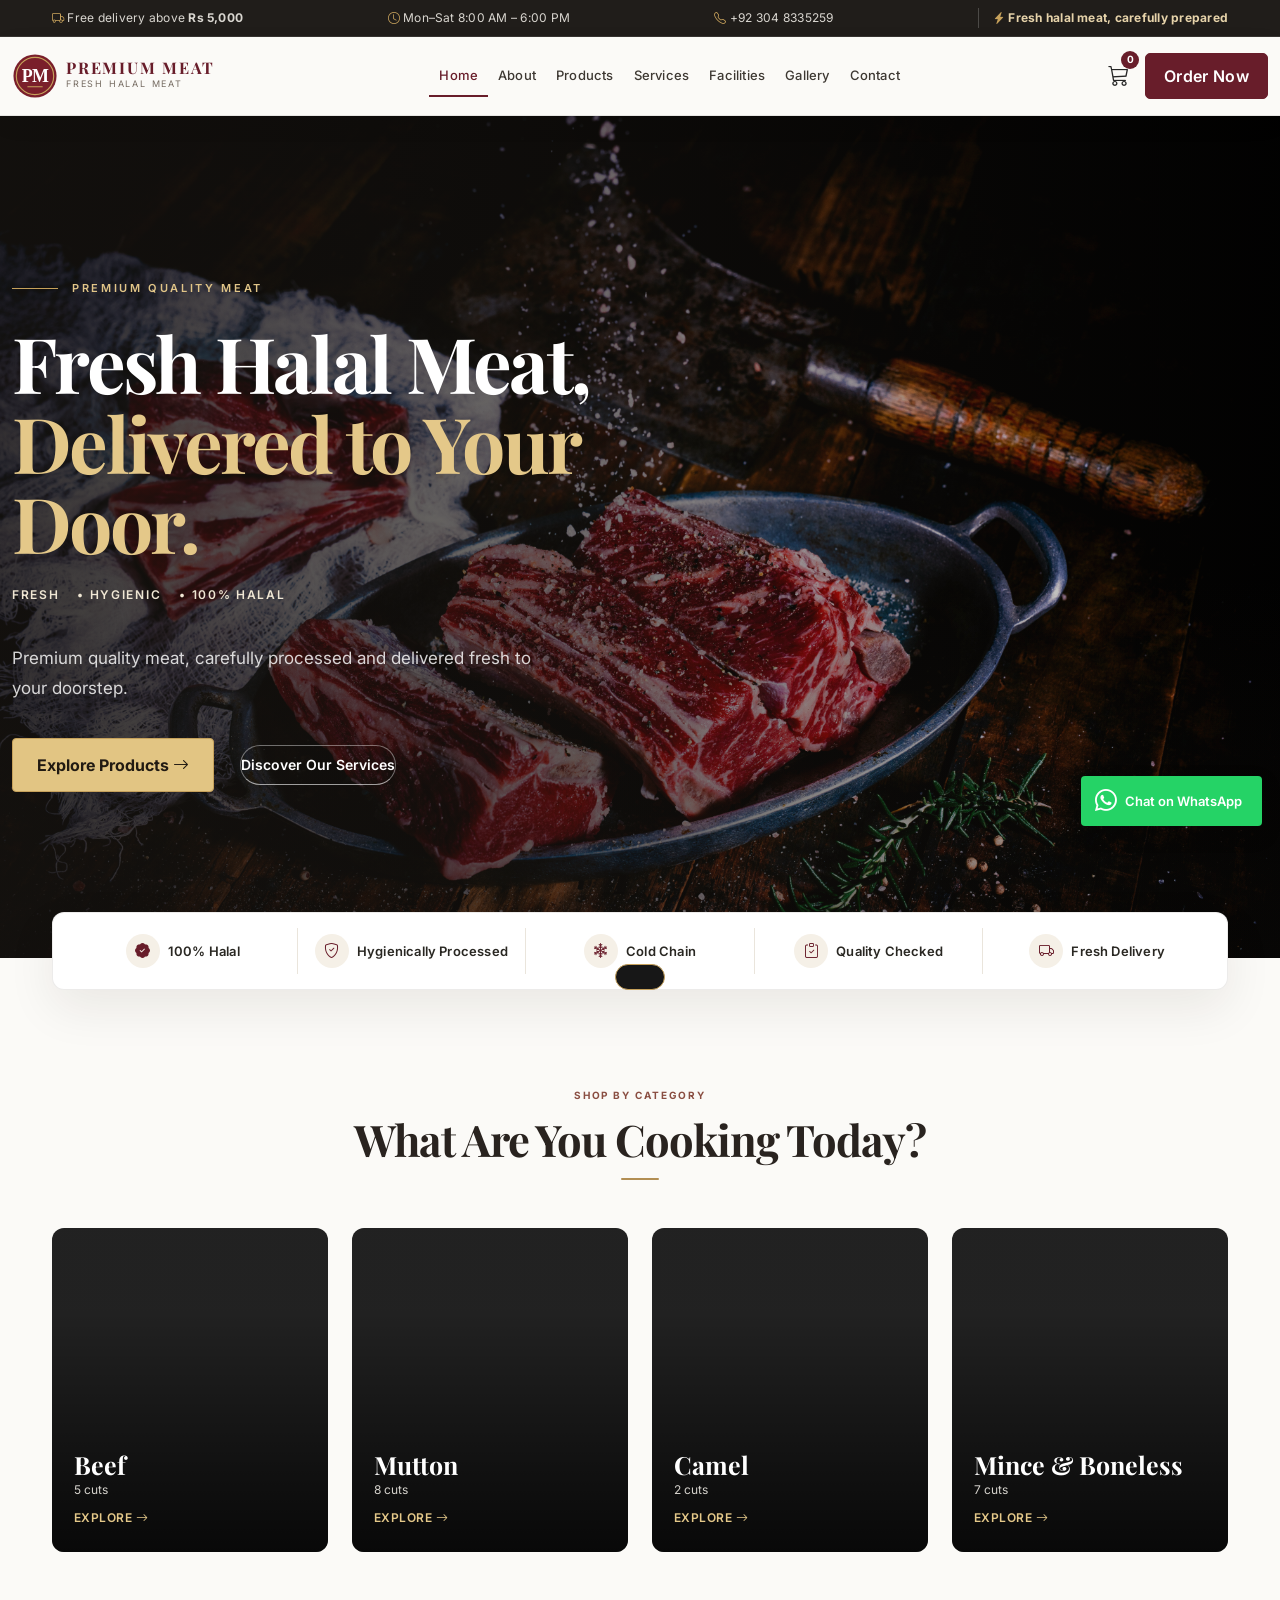
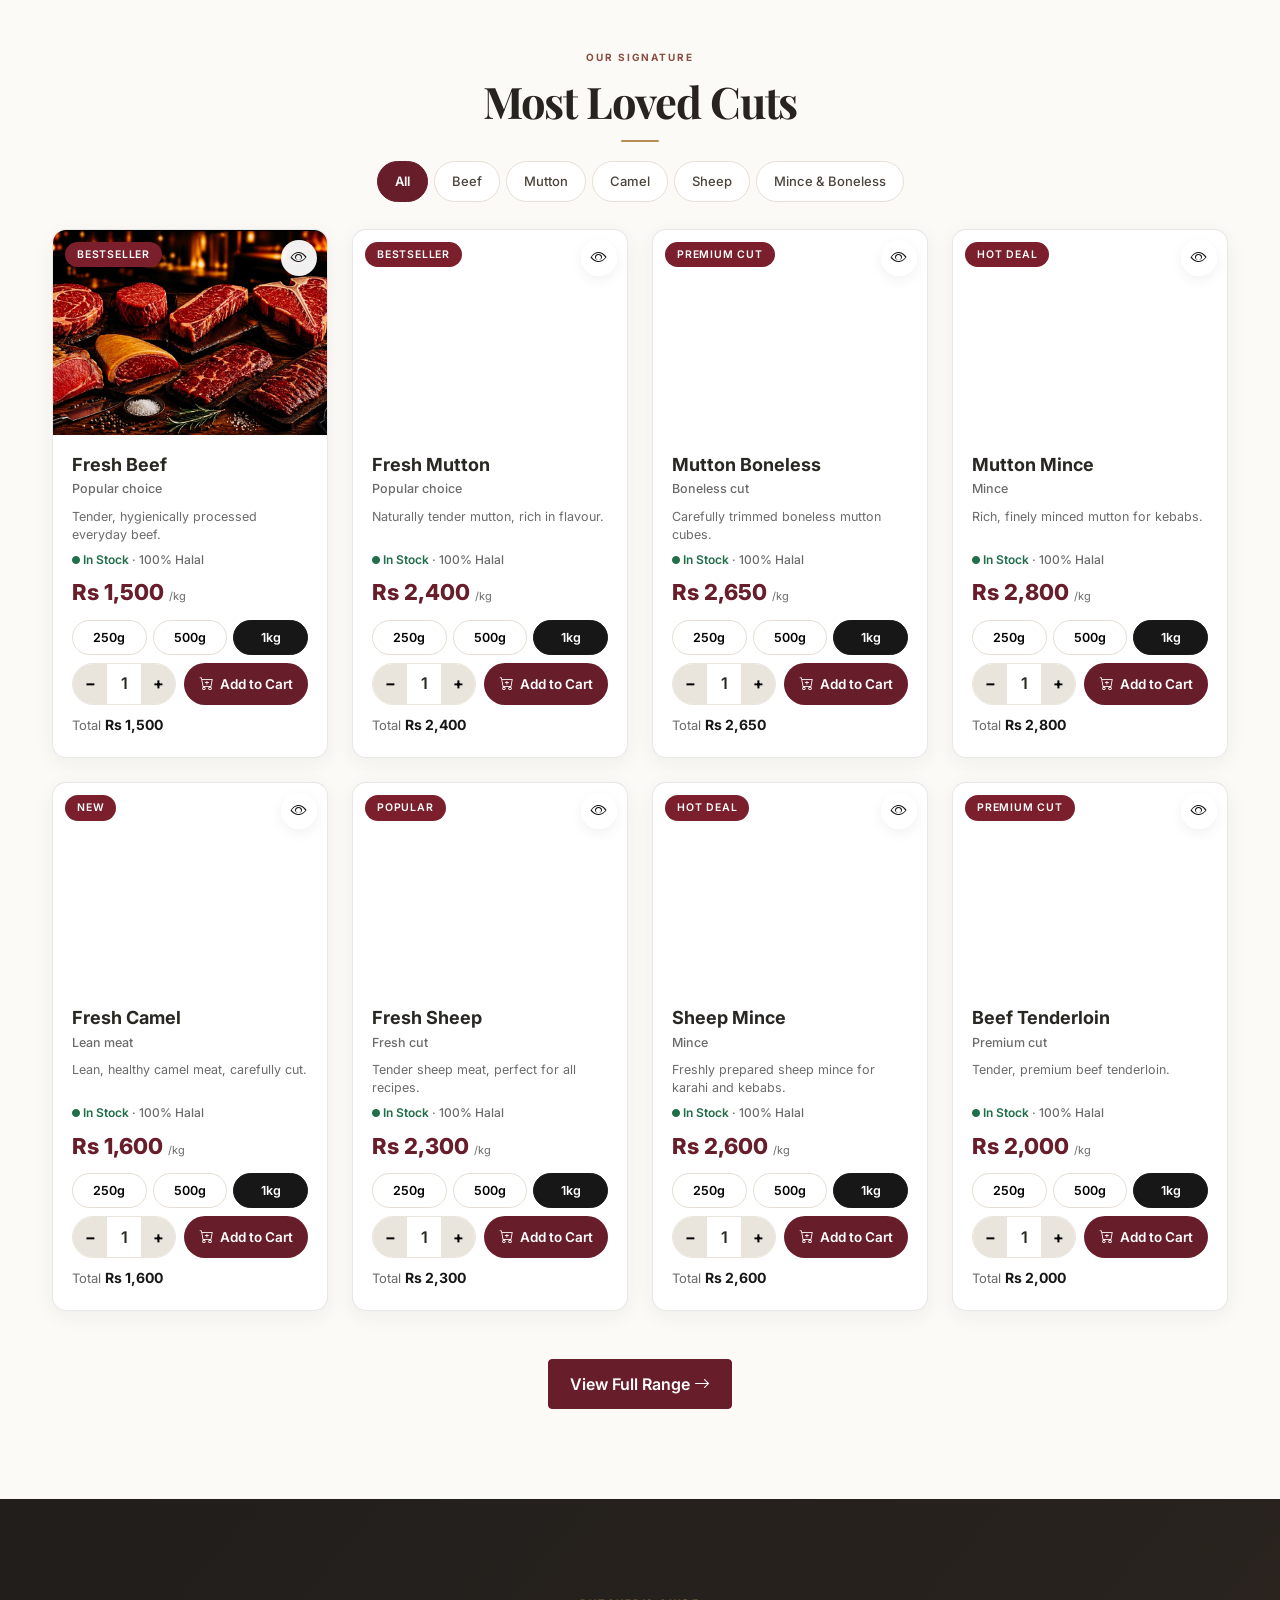
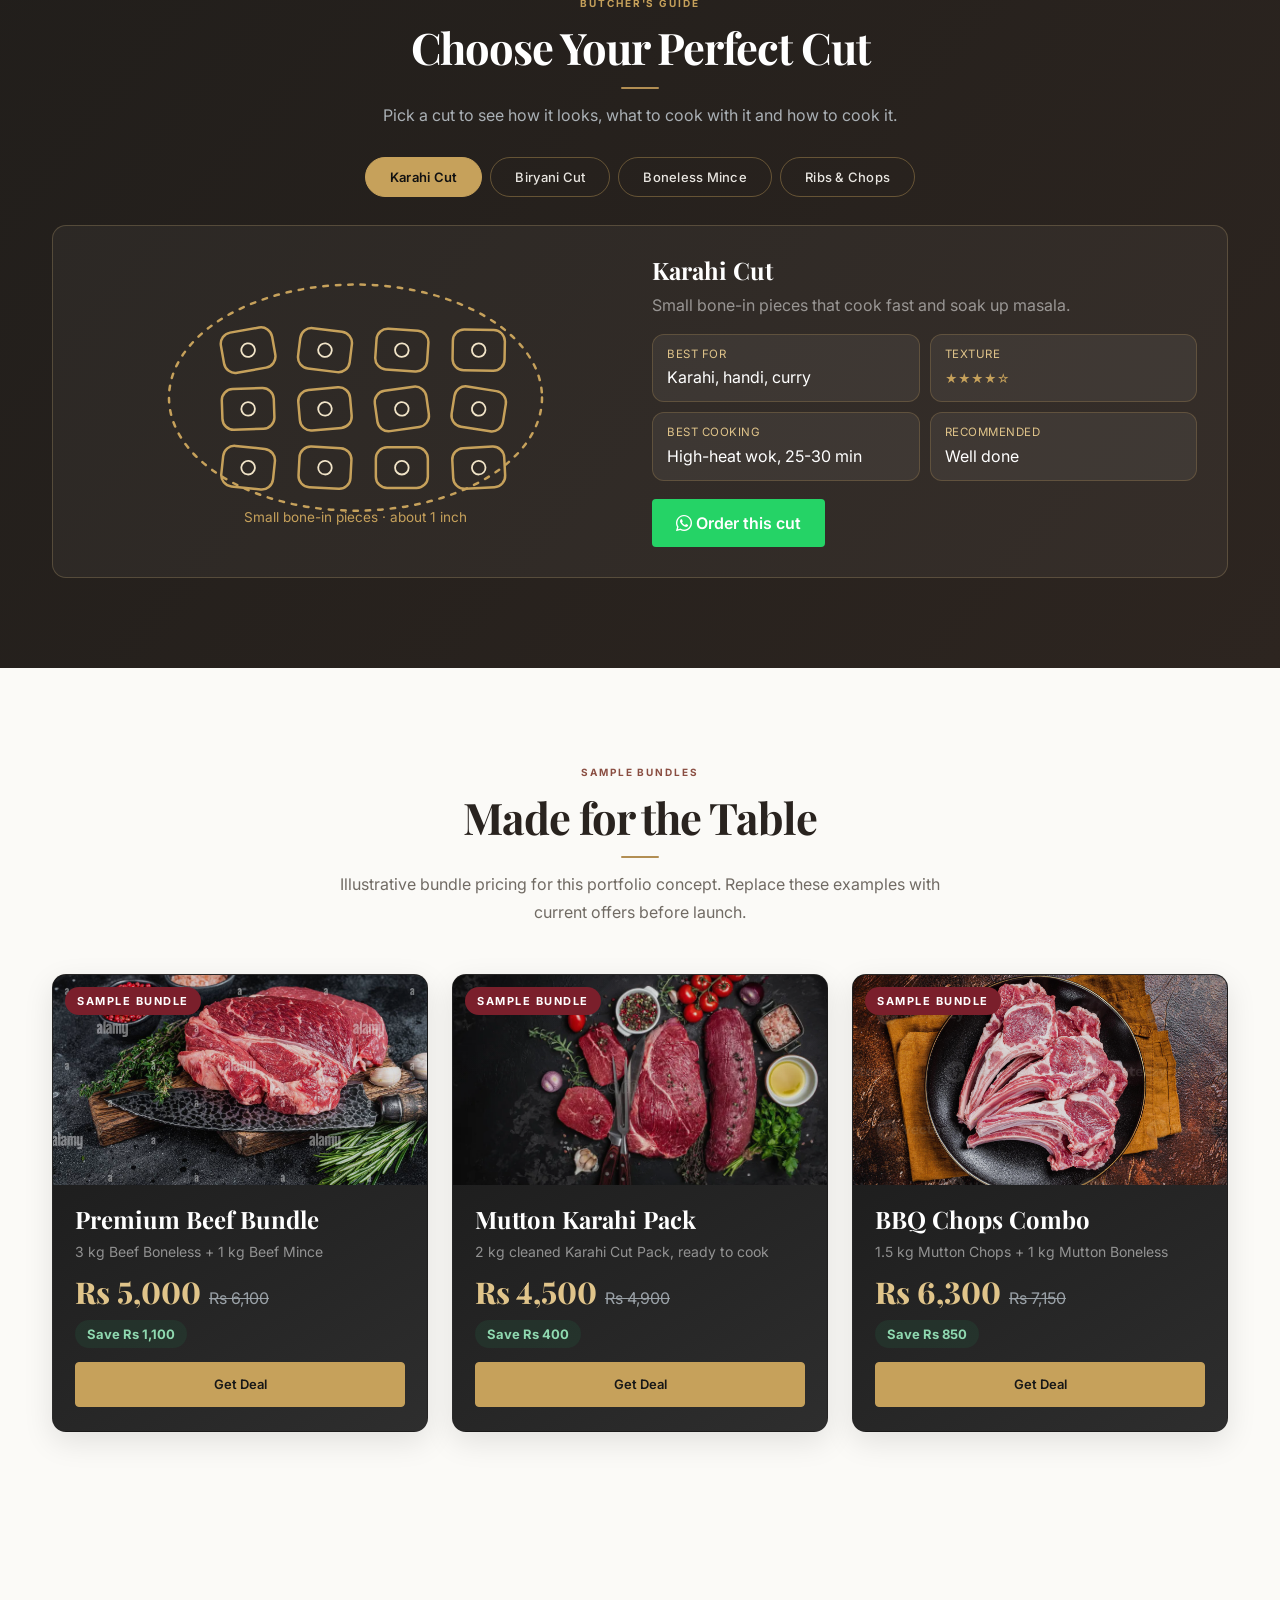
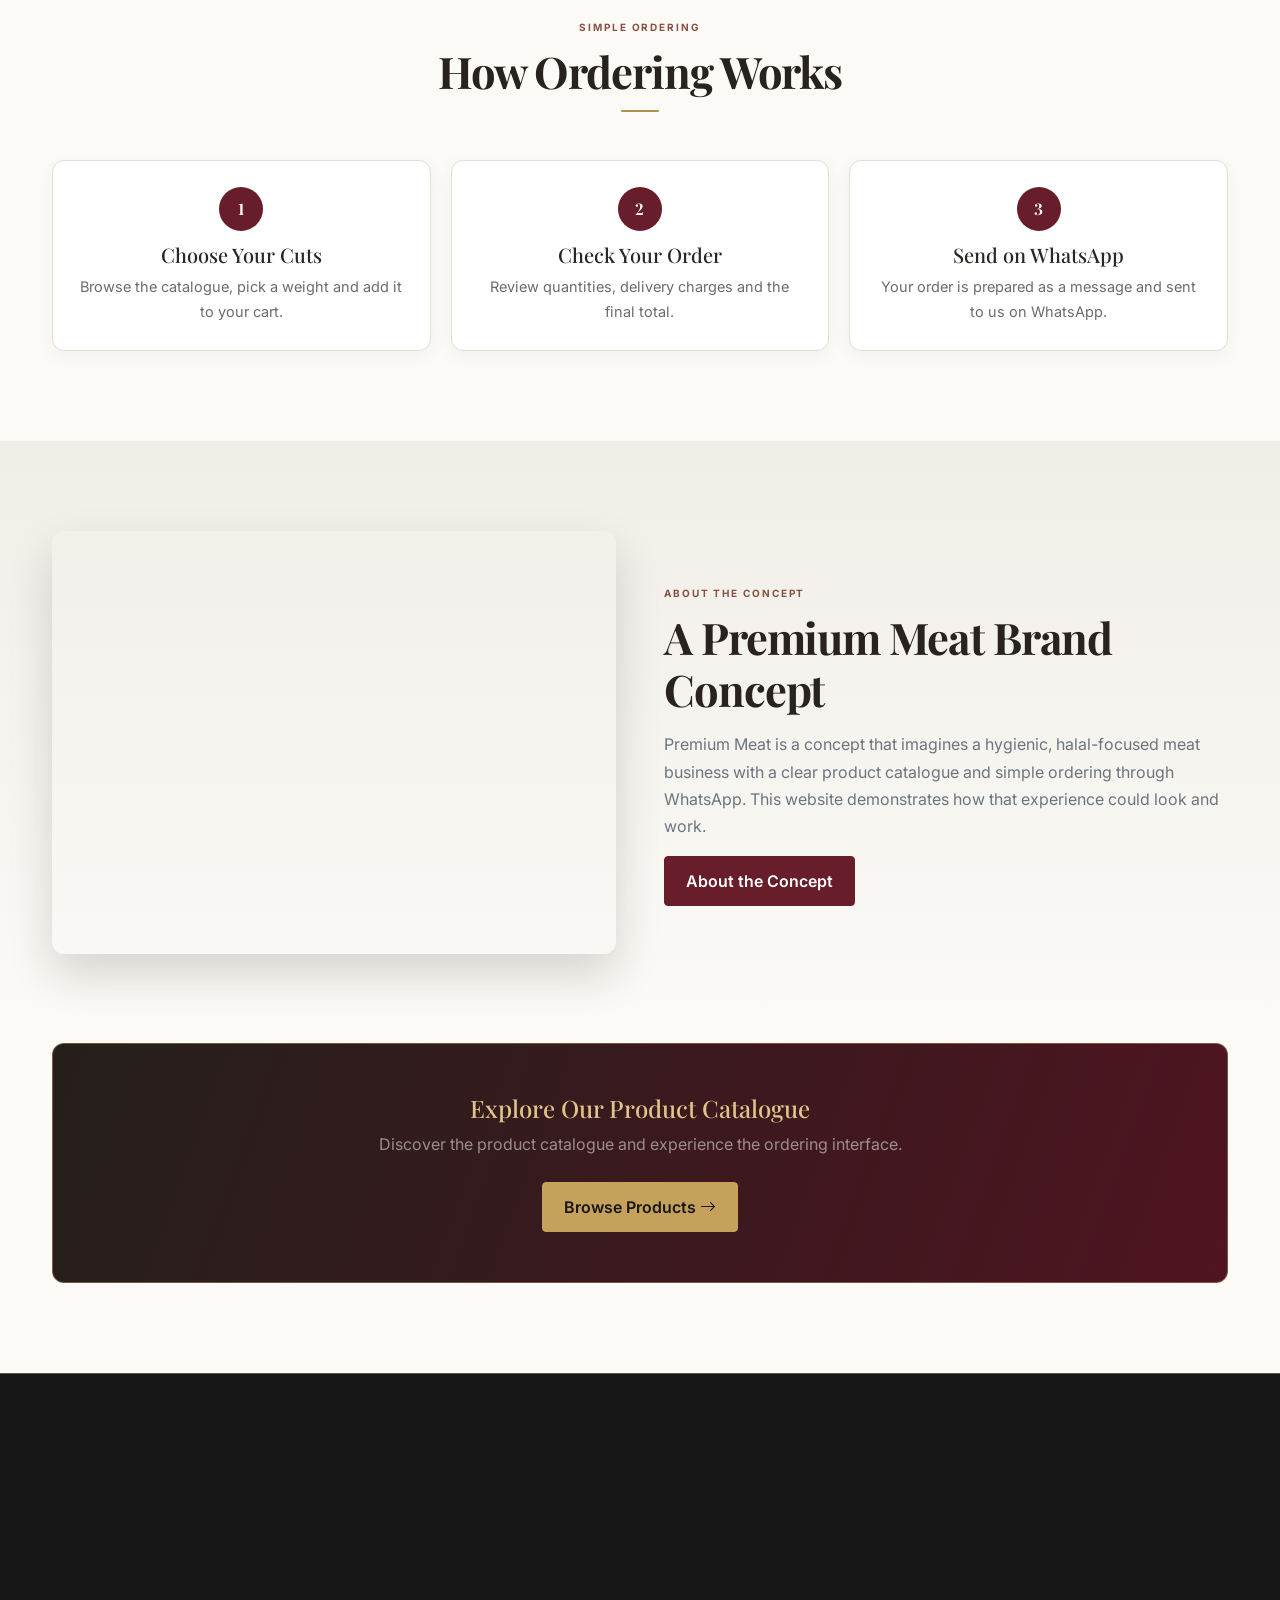
==== commit cc3f8189: "Update website from latest attached files" ====
--- a/index.html
+++ b/index.html
@@ -11,8 +11,8 @@
 <link href="https://cdn.jsdelivr.net/npm/bootstrap-icons@1.11.3/font/bootstrap-icons.min.css" rel="stylesheet">
 <link rel="preconnect" href="https://fonts.googleapis.com"><link rel="preconnect" href="https://fonts.gstatic.com" crossorigin>
 <link href="https://fonts.googleapis.com/css2?family=Inter:wght@400;500;600;700&family=Playfair+Display:wght@600;700&display=swap" rel="stylesheet">
-<link href="css/style.css?v=20261016" rel="stylesheet">
-<link rel="preload" as="image" href="images/home/hero-image1.jpg" fetchpriority="high"><!-- hero image starts loading immediately -->
+<link href="css/style.css?v=20261017" rel="stylesheet">
+<link rel="preload" as="image" href="images/home/hero-image.jpg" fetchpriority="high"><!-- load the actual hero image early -->
 </head><body>
 <!-- Accessibility: keyboard users can jump straight to the content -->
 <a class="skip" href="#main">Skip to content</a>
@@ -66,9 +66,9 @@
 <ul class="nav nav-pills cutnav justify-content-center mb-4 reveal" role="tablist"><li class="nav-item" role="presentation"><button class="nav-link active" data-bs-toggle="pill" data-bs-target="#cutkarahi" type="button" role="tab">Karahi Cut</button></li><li class="nav-item" role="presentation"><button class="nav-link" data-bs-toggle="pill" data-bs-target="#cutbiryani" type="button" role="tab">Biryani Cut</button></li><li class="nav-item" role="presentation"><button class="nav-link" data-bs-toggle="pill" data-bs-target="#cutmince" type="button" role="tab">Boneless Mince</button></li><li class="nav-item" role="presentation"><button class="nav-link" data-bs-toggle="pill" data-bs-target="#cutribs" type="button" role="tab">Ribs &amp; Chops</button></li></ul><div class="tab-content cutbox reveal z"><!-- Tab panel: Karahi Cut --><div class="tab-pane fade show active" id="cutkarahi" role="tabpanel"><div class="row align-items-center g-4"><div class="col-md-6"><svg viewBox="0 0 360 230" class="cutsvg" role="img" aria-label="karahi cut diagram"><ellipse class="ln" cx="180" cy="112" rx="165" ry="100" stroke-dasharray="4 7"/><g transform="rotate(-10 85 70)"><rect class="ln" x="62" y="52" width="46" height="36" rx="10"/><circle class="ln2" cx="85" cy="70" r="6"/></g><g transform="rotate(7 153 70)"><rect class="ln" x="130" y="52" width="46" height="36" rx="10"/><circle class="ln2" cx="153" cy="70" r="6"/></g><g transform="rotate(4 221 70)"><rect class="ln" x="198" y="52" width="46" height="36" rx="10"/><circle class="ln2" cx="221" cy="70" r="6"/></g><g transform="rotate(1 289 70)"><rect class="ln" x="266" y="52" width="46" height="36" rx="10"/><circle class="ln2" cx="289" cy="70" r="6"/></g><g transform="rotate(-2 85 122)"><rect class="ln" x="62" y="104" width="46" height="36" rx="10"/><circle class="ln2" cx="85" cy="122" r="6"/></g><g transform="rotate(-5 153 122)"><rect class="ln" x="130" y="104" width="46" height="36" rx="10"/><circle class="ln2" cx="153" cy="122" r="6"/></g><g transform="rotate(-8 221 122)"><rect class="ln" x="198" y="104" width="46" height="36" rx="10"/><circle class="ln2" cx="221" cy="122" r="6"/></g><g transform="rotate(9 289 122)"><rect class="ln" x="266" y="104" width="46" height="36" rx="10"/><circle class="ln2" cx="289" cy="122" r="6"/></g><g transform="rotate(6 85 174)"><rect class="ln" x="62" y="156" width="46" height="36" rx="10"/><circle class="ln2" cx="85" cy="174" r="6"/></g><g transform="rotate(3 153 174)"><rect class="ln" x="130" y="156" width="46" height="36" rx="10"/><circle class="ln2" cx="153" cy="174" r="6"/></g><g transform="rotate(0 221 174)"><rect class="ln" x="198" y="156" width="46" height="36" rx="10"/><circle class="ln2" cx="221" cy="174" r="6"/></g><g transform="rotate(-3 289 174)"><rect class="ln" x="266" y="156" width="46" height="36" rx="10"/><circle class="ln2" cx="289" cy="174" r="6"/></g><text x="180" y="222" text-anchor="middle" fill="#C6A15B" font-size="12" font-family="Inter">Small bone-in pieces · about 1 inch</text></svg></div><div class="col-md-6"><h3 class="text-white">Karahi Cut</h3><p class="text-white-50 mb-0">Small bone-in pieces that cook fast and soak up masala.</p><div class="facts"><!-- detail facts --><div><small>Best for</small>Karahi, handi, curry</div><div><small>Texture</small><span class="stars" aria-label="Texture rating">&#9733;&#9733;&#9733;&#9733;&#9734;</span></div><div><small>Best cooking</small>High-heat wok, 25-30 min</div><div><small>Recommended</small>Well done</div></div><a data-wa data-msg="Hello, I want my meat in: Mutton Karahi Cut" target="_blank" rel="noopener" class="btn btn-wa"><i class="bi bi-whatsapp" aria-hidden="true"></i> Order this cut</a></div></div></div><!-- Tab panel: Biryani Cut --><div class="tab-pane fade" id="cutbiryani" role="tabpanel"><div class="row align-items-center g-4"><div class="col-md-6"><svg viewBox="0 0 360 230" class="cutsvg" role="img" aria-label="biryani cut diagram"><ellipse class="ln" cx="180" cy="112" rx="165" ry="100" stroke-dasharray="4 7"/><g transform="rotate(-5 92 83)"><rect class="ln" x="52" y="56" width="80" height="54" rx="14"/><rect class="ln2" x="81" y="77" width="22" height="12" rx="6"/></g><g transform="rotate(0 190 83)"><rect class="ln" x="150" y="56" width="80" height="54" rx="14"/><rect class="ln2" x="179" y="77" width="22" height="12" rx="6"/></g><g transform="rotate(5 288 83)"><rect class="ln" x="248" y="56" width="80" height="54" rx="14"/><rect class="ln2" x="277" y="77" width="22" height="12" rx="6"/></g><g transform="rotate(-5 92 153)"><rect class="ln" x="52" y="126" width="80" height="54" rx="14"/><rect class="ln2" x="81" y="147" width="22" height="12" rx="6"/></g><g transform="rotate(0 190 153)"><rect class="ln" x="150" y="126" width="80" height="54" rx="14"/><rect class="ln2" x="179" y="147" width="22" height="12" rx="6"/></g><g transform="rotate(5 288 153)"><rect class="ln" x="248" y="126" width="80" height="54" rx="14"/><rect class="ln2" x="277" y="147" width="22" height="12" rx="6"/></g><text x="180" y="222" text-anchor="middle" fill="#C6A15B" font-size="12" font-family="Inter">Medium bone-in pieces · about 2 inch</text></svg></div><div class="col-md-6"><h3 class="text-white">Biryani Cut</h3><p class="text-white-50 mb-0">Medium bone-in pieces that stay juicy in long, slow cooking.</p><div class="facts"><!-- detail facts --><div><small>Best for</small>Biryani, pulao, korma</div><div><small>Texture</small><span class="stars" aria-label="Texture rating">&#9733;&#9733;&#9733;&#9733;&#9733;</span></div><div><small>Best cooking</small>Slow dum (steam), 45-60 min</div><div><small>Recommended</small>Fall-apart tender</div></div><a data-wa data-msg="Hello, I want my meat in: Biryani Cut" target="_blank" rel="noopener" class="btn btn-wa"><i class="bi bi-whatsapp" aria-hidden="true"></i> Order this cut</a></div></div></div><!-- Tab panel: Boneless Mince --><div class="tab-pane fade" id="cutmince" role="tabpanel"><div class="row align-items-center g-4"><div class="col-md-6"><svg viewBox="0 0 360 230" class="cutsvg" role="img" aria-label="mince cut diagram"><ellipse class="ln" cx="180" cy="112" rx="165" ry="100" stroke-dasharray="4 7"/><rect class="ln" x="48" y="52" width="120" height="58" rx="28"/><path class="ln2" d="M62 76 q30 -14 60 0 M68 94 q26 12 52 0"/><rect class="ln" x="48" y="130" width="120" height="58" rx="28"/><path class="ln2" d="M62 154 q30 -14 60 0 M68 172 q26 12 52 0"/><circle class="ln2" cx="215" cy="70" r="4"/><circle class="ln2" cx="232" cy="76" r="4"/><circle class="ln2" cx="249" cy="70" r="4"/><circle class="ln2" cx="266" cy="76" r="4"/><circle class="ln2" cx="283" cy="70" r="4"/><circle class="ln2" cx="300" cy="76" r="4"/><circle class="ln2" cx="215" cy="94" r="4"/><circle class="ln2" cx="232" cy="100" r="4"/><circle class="ln2" cx="249" cy="94" r="4"/><circle class="ln2" cx="266" cy="100" r="4"/><circle class="ln2" cx="283" cy="94" r="4"/><circle class="ln2" cx="300" cy="100" r="4"/><circle class="ln2" cx="215" cy="118" r="4"/><circle class="ln2" cx="232" cy="124" r="4"/><circle class="ln2" cx="249" cy="118" r="4"/><circle class="ln2" cx="266" cy="124" r="4"/><circle class="ln2" cx="283" cy="118" r="4"/><circle class="ln2" cx="300" cy="124" r="4"/><circle class="ln2" cx="215" cy="142" r="4"/><circle class="ln2" cx="232" cy="148" r="4"/><circle class="ln2" cx="249" cy="142" r="4"/><circle class="ln2" cx="266" cy="148" r="4"/><circle class="ln2" cx="283" cy="142" r="4"/><circle class="ln2" cx="300" cy="148" r="4"/><circle class="ln2" cx="215" cy="166" r="4"/><circle class="ln2" cx="232" cy="172" r="4"/><text x="180" y="222" text-anchor="middle" fill="#C6A15B" font-size="12" font-family="Inter">Boneless slabs &amp; fine mince · zero bone</text></svg></div><div class="col-md-6"><h3 class="text-white">Boneless Mince</h3><p class="text-white-50 mb-0">Trimmed lean meat and fine mince, no bones or excess fat.</p><div class="facts"><!-- detail facts --><div><small>Best for</small>Kebabs, shami, keema</div><div><small>Texture</small><span class="stars" aria-label="Texture rating">&#9733;&#9733;&#9733;&#9733;&#9734;</span></div><div><small>Best cooking</small>Pan-fry or grill</div><div><small>Recommended</small>Medium-well</div></div><a data-wa data-msg="Hello, I want my meat in: Boneless Mince" target="_blank" rel="noopener" class="btn btn-wa"><i class="bi bi-whatsapp" aria-hidden="true"></i> Order this cut</a></div></div></div><!-- Tab panel: Ribs &amp; Chops --><div class="tab-pane fade" id="cutribs" role="tabpanel"><div class="row align-items-center g-4"><div class="col-md-6"><svg viewBox="0 0 360 230" class="cutsvg" role="img" aria-label="ribs cut diagram"><ellipse class="ln" cx="180" cy="112" rx="165" ry="100" stroke-dasharray="4 7"/><path class="ln" d="M60 70 Q180 40 300 70 L300 160 Q180 190 60 160 Z"/><path class="ln2" d="M80 56 Q86 115 80 172"/><path class="ln2" d="M114 56 Q120 115 114 172"/><path class="ln2" d="M148 56 Q154 115 148 172"/><path class="ln2" d="M182 56 Q188 115 182 172"/><path class="ln2" d="M216 56 Q222 115 216 172"/><path class="ln2" d="M250 56 Q256 115 250 172"/><path class="ln2" d="M284 56 Q290 115 284 172"/><text x="180" y="222" text-anchor="middle" fill="#C6A15B" font-size="12" font-family="Inter">Full rack / chops · BBQ ready</text></svg></div><div class="col-md-6"><h3 class="text-white">Ribs &amp; Chops</h3><p class="text-white-50 mb-0">Rack-cut ribs and chops with natural marbling.</p><div class="facts"><!-- detail facts --><div><small>Best for</small>BBQ, grill, steaks</div><div><small>Texture</small><span class="stars" aria-label="Texture rating">&#9733;&#9733;&#9733;&#9733;&#9733;</span></div><div><small>Best cooking</small>Grill or slow BBQ</div><div><small>Recommended</small>Medium to well</div></div><a data-wa data-msg="Hello, I want my meat in: Ribs & Chops" target="_blank" rel="noopener" class="btn btn-wa"><i class="bi bi-whatsapp" aria-hidden="true"></i> Order this cut</a></div></div></div></div></div></section>
 <!-- ===== END SECTION: Butcher's Guide (tabs, line-art diagram, detail facts) ===== -->
 
-<!-- ===== SECTION: Special Offers (deal cards + working countdown) ===== -->
-<section class="sec"><div class="container"><div class="text-center mb-5 reveal"><span class="eyebrow">Special Offers</span><h2 class="sec-title">Limited-Time Offers</h2><p class="sec-sub">Illustrative bundle offers for this portfolio demo, priced from our standard list with a discount. <!-- Countdown resets at midnight (js/main.js): keep it only for a genuinely daily offer. --></p></div><div class="row g-3 g-lg-4" id="dealGrid"><!-- bundle cards + prices are calculated by js/render.js from the master list --></div></div></section>
-<!-- ===== END SECTION: Special Offers (deal cards + working countdown) ===== -->
+<!-- ===== SECTION: Sample Bundle Offers ===== -->
+<section class="sec"><div class="container"><div class="text-center mb-5 reveal"><span class="eyebrow">Sample Bundles</span><h2 class="sec-title">Made for the Table</h2><p class="sec-sub">Illustrative bundle pricing for this portfolio concept. Replace these examples with current offers before launch.</p></div><div class="row g-3 g-lg-4" id="dealGrid"><!-- bundle cards + prices are calculated by js/render.js from the master list --></div></div></section>
+<!-- ===== END SECTION: Sample Bundle Offers ===== -->
 
 <!-- ===== SECTION: How Ordering Works (3 simple steps) ===== -->
 <section class="sec"><div class="container"><div class="text-center mb-5 reveal"><span class="eyebrow">Simple Ordering</span><h2 class="sec-title">How Ordering Works</h2></div><ol class="how list-unstyled"><li class="reveal" data-d="0"><div class="hn">1</div><h3 class="h5">Choose Your Cuts</h3><p>Browse the catalogue, pick a weight and add it to your cart.</p></li><li class="reveal" data-d="100"><div class="hn">2</div><h3 class="h5">Check Your Order</h3><p>Review quantities, delivery charges and the final total.</p></li><li class="reveal" data-d="200"><div class="hn">3</div><h3 class="h5">Send on WhatsApp</h3><p>Your order is prepared as a message and sent to us on WhatsApp.</p></li></ol></div></section>
@@ -87,7 +87,7 @@
 </main><!-- end of page content -->
 <!-- ===== SECTION: Footer ===== -->
 <footer>
-<div class="fnews py-4"><div class="container d-flex flex-wrap align-items-center justify-content-between gap-3"><div><div class="fh mb-0">Exclusive Offers</div><small>Weekly deals &amp; fresh arrivals, straight to your inbox.</small></div><!-- newsletter band --><form id="newsForm" class="d-flex gap-2" style="min-width:min(100%,380px)"><input type="email" required class="form-control" placeholder="Enter your email" aria-label="Email address"><button class="btn btn-gold py-2">Subscribe</button><!-- same style as the navbar "Order Now" button --></form></div></div>
+<div class="fnews py-4"><div class="container d-flex flex-wrap align-items-center justify-content-between gap-3"><div><div class="fh mb-0">Need help choosing a cut?</div><small>Tell us what you’re cooking and we’ll help you find the right cut.</small></div><a data-wa data-msg="Hello, I would like help choosing a cut." target="_blank" rel="noopener" class="btn btn-gold py-2">Talk to our team <i class="bi bi-arrow-up-right" aria-hidden="true"></i></a></div></div>
 <div class="container pt-5 pb-4 fcols"><div class="row g-4">
 <!-- Column 1: brand -->
 <div class="col-lg-4"><div class="d-flex align-items-center gap-2 mb-3"><img src="images/logo.svg" alt="Premium Meat logo" width="48" height="48"><div><div class="brand-t">PREMIUM MEAT</div><div class="brand-s">Fresh Halal Meat</div></div></div><p>Fresh, hygienic, halal-focused premium meat, with simple online ordering through WhatsApp.</p></div>
@@ -123,14 +123,8 @@
 <a href="order.html" class="btn btn-link text-secondary mt-1">Go to cart &rarr;</a></div></div></div></div></div>
 <!-- ===== END SECTION: Product Quick View Modal ===== -->
 
-<!-- ===== SECTION: Special Offers popup (opens once, 5 seconds after the first visit - js/main.js; shows the same bundles as the Special Offers section) ===== -->
-<div class="modal fade" id="dealModal" tabindex="-1" aria-labelledby="dealTitle" aria-hidden="true"><div class="modal-dialog modal-dialog-centered modal-lg"><div class="modal-content dm">
-<div class="dm-head"><div><small>LIMITED OFFERS</small><h2 id="dealTitle">Special <span>Offers</span></h2></div><button class="dm-close" data-bs-dismiss="modal" aria-label="Close deals"><i class="bi bi-x-lg" aria-hidden="true"></i></button></div>
-<div id="dealCar" class="carousel slide carousel-fade" data-bs-ride="carousel" data-bs-interval="4000"><div class="carousel-indicators" id="dealInd"></div><div class="carousel-inner" id="dealSlides"><!-- slides are drawn by js/render.js --></div></div></div></div></div>
-
-<!-- ===== END SECTION: Special Offers popup (opens once, 5 seconds after the first visit - js/main.js; shows the same bundles as the Special Offers section) ===== -->
 <!-- Bootstrap JS (modals, carousel, accordion, tabs) -->
 <script defer src="https://cdn.jsdelivr.net/npm/bootstrap@5.3.3/dist/js/bootstrap.bundle.min.js"></script>
 <!-- Our scripts: one file per responsibility. "defer" = the page appears first, scripts run after, in this order (config first, main last) -->
 <script defer src="js/config.js"></script><script defer src="js/data.js"></script><script defer src="js/render.js"></script><script defer src="js/ui.js"></script><script defer src="js/cart.js"></script><script defer src="js/products.js"></script><script defer src="js/checkout.js"></script><script defer src="js/calculator.js"></script><script defer src="js/gallery.js"></script><script defer src="js/main.js"></script>
-</body></html>+</body></html>
--- a/css/style.css
+++ b/css/style.css
@@ -326,7 +326,7 @@
 
 /* ===== 32. LUXURY HERO: huge image, dark overlay, large type, ONE dominant CTA ===== */
 .hero{position:relative;isolation:isolate;min-height:88vh;display:flex;align-items:center;color:#fff;padding:120px 0 150px;overflow:hidden;background:#141414}  /* tall hero; isolate keeps layers behind text */
-.hero::before{content:'';position:absolute;inset:0;z-index:-2;background:url("../images/home/hero-image1.jpg") center/cover}  /* ONE hero image (change the path here). No zoom animation = smoother page */  /* image layers (first found wins) with a very slow zoom */
+.hero::before{content:'';position:absolute;inset:0;z-index:-2;background:url("../images/home/hero-image1.jpg") center/cover}  /* Base hero image; refined by the final visual layer below */
 .hero::after{content:'';position:absolute;inset:0;z-index:-1;background:linear-gradient(rgba(0,0,0,.6),rgba(0,0,0,.6)),linear-gradient(90deg,rgba(14,16,18,.8),rgba(14,16,18,.1) 75%)}  /* dark elegant overlay (rgba(0,0,0,.6) as requested) */
 .hero-eyebrow{display:inline-flex;align-items:center;gap:14px;font-size:12px;letter-spacing:4px;text-transform:uppercase;color:var(--lgold);font-weight:600}  /* small premium eyebrow text */
 .hero-eyebrow::before{content:'';width:46px;height:1px;background:var(--gold)}  /* thin gold line before eyebrow */
@@ -879,3 +879,111 @@
 .brand-t{font-size:17px;letter-spacing:1.5px;white-space:nowrap}           /* "PREMIUM MEAT" */
 .brand-s{font-size:9px;letter-spacing:2.4px;white-space:nowrap}            /* "Fresh Halal Meat" */
 @media(min-width:992px) and (max-width:1199px){.brand-s{display:none}.navbar .nav-link{padding:8px 8px!important;font-size:14px}}   /* tighter on small laptops so nothing wraps */
+
+/* ===== 87. EDITORIAL POLISH: consistent, calm presentation across all pages ===== */
+:root{
+  --cream:#F7F5F0;
+  --sand:#EAE5DC;
+  --burgundy:#681D2A;
+  --wine:#4F1420;
+  --border:#E4DED4;
+  --radius-lg:16px;
+  --section-y:clamp(56px,7vw,96px);
+}
+body{background:#FBFAF7;color:#292722;line-height:1.7}
+.ann{background:#201D1A;border-bottom:1px solid rgba(255,255,255,.1);padding:8px 0;font-size:12px;letter-spacing:.02em}
+.ann .tick{background:transparent;border:0;border-left:1px solid rgba(255,255,255,.2);border-radius:0;color:#e6d3aa;padding:0 0 0 14px}
+.navbar,.navbar.scrolled{background:rgba(251,250,247,.97);backdrop-filter:blur(14px);-webkit-backdrop-filter:blur(14px);border-bottom:1px solid rgba(38,33,29,.09);box-shadow:0 8px 28px rgba(29,24,20,.04);padding:11px 0}
+.navbar .container{max-width:1320px}
+.navbar .logo{width:46px;height:46px}
+.brand-t{font-size:16px;letter-spacing:.11em;color:#681D2A}
+.brand-s{font-size:9px;letter-spacing:.2em;color:#756b61}
+.navbar .nav-link{font-size:13px;letter-spacing:.015em;padding:9px 10px!important;color:#3d3832!important}
+.navbar .nav-link.active{color:#681D2A!important;border-bottom-color:#681D2A}
+.navbar .nav-link:hover{color:#681D2A!important}
+.navbar .btn-gold{border-radius:5px;background:#681D2A;color:#fff;padding:10px 18px!important;letter-spacing:.02em}
+.navbar .btn-gold:hover{background:#4F1420;color:#fff}
+.hero{min-height:min(760px,82vh);padding:clamp(96px,12vw,160px) 0 clamp(112px,13vw,170px);background:#241e1a}
+.hero::before{background-image:url("../images/home/hero-image.jpg");background-position:center 54%;transform:scale(1.01)}
+.hero::after{background:linear-gradient(90deg,rgba(22,19,16,.82) 0%,rgba(22,19,16,.62) 43%,rgba(22,19,16,.08) 100%),linear-gradient(0deg,rgba(22,19,16,.28),transparent 45%)}
+.hero .container{max-width:1320px}
+.hero .col-lg-8{max-width:760px}
+.hero-eyebrow{font-size:11px;letter-spacing:.24em;color:#e1c588}
+.hero h1{font-size:clamp(46px,6vw,78px);line-height:1.04;max-width:740px;margin:25px 0 22px;letter-spacing:-.035em}
+.hero h1 em{color:#e4c889}
+.hero p.lead2{max-width:540px;font-size:17px;color:rgba(255,255,255,.82);line-height:1.8}
+.hero .hero-sub{font-size:12px;letter-spacing:.14em;text-transform:uppercase;color:#f0e7d4}
+.hero-cta{gap:26px;align-items:center}
+.hero .btn-gold{border-radius:4px;background:#e2c583;color:#211a12;padding:14px 24px;font-weight:700;box-shadow:none}
+.hero .btn-gold:hover{background:#f1d99f;color:#211a12;transform:translateY(-2px)}
+.link-sec{font-size:14px;border-bottom:1px solid rgba(255,255,255,.6);padding:7px 0;color:#fff}
+.link-sec:hover{color:#e4c889;border-color:#e4c889}
+.strip{margin-top:-46px}
+.strip .box{border:1px solid rgba(44,36,29,.09);border-radius:12px;background:#fff;box-shadow:0 18px 48px rgba(35,27,19,.08);padding:15px 20px}
+.strip .it{font-size:12px;letter-spacing:.015em;gap:8px}
+.strip .ic{width:34px;height:34px;background:#f5f0e7;border-radius:50%;font-size:15px}
+.sec-title{font-size:clamp(30px,3.4vw,44px);letter-spacing:-.025em;color:#29231f}
+.eyebrow{letter-spacing:.19em;font-size:10px;color:#8a4e42}
+.text-center>.sec-title::after{width:38px;height:2px;margin:13px auto 0;background:#b28e53}
+.sec-sub{color:#716b64;max-width:620px;margin:12px auto 0;line-height:1.75}
+.sec{position:relative}
+.catc{border-radius:12px;box-shadow:none;aspect-ratio:4/4.7}
+.catc::after{background:linear-gradient(180deg,rgba(0,0,0,.02) 25%,rgba(0,0,0,.76) 100%)}
+.catc .cc{padding:22px;transform:none}
+.catc h3{font-size:25px}
+.catc small{font-size:12px}
+.catc .go{opacity:1;color:#e4c889;font-size:12px;letter-spacing:.04em;text-transform:uppercase}
+.pcard,.svc,.val,.stg,.certb,.fcard,.tm,.dealc,.bp,.panel,.tlh .ti{border-color:rgba(41,35,31,.1);border-radius:14px}
+.pcard{box-shadow:0 5px 20px rgba(36,28,20,.055)}
+.pcard:hover{transform:translateY(-5px);box-shadow:0 18px 36px rgba(36,28,20,.11)}
+.pimg img{transition:transform .55s cubic-bezier(.2,.7,.2,1)}
+.pinfo{padding:18px 19px 20px}
+.pinfo p{line-height:1.55}
+.chip{border:1px solid #e6dfd5;background:#fff;color:#4b443c;box-shadow:none;padding:8px 17px}
+.chip.on,.chip.active{background:#681D2A;border-color:#681D2A;color:#fff}
+.btn-gold,.btn-crim{border-radius:4px;padding:12px 21px}
+.btn-wa{border-radius:4px}
+.cutsec{background:linear-gradient(130deg,#211e1b,#2d2520)}
+.cutbox{border-radius:14px;background:rgba(255,255,255,.045);border-color:rgba(226,197,131,.22)}
+.cutnav .nav-link{font-size:13px;letter-spacing:.02em}
+.dealc{border-radius:14px;overflow:hidden}
+.how li{border-radius:12px;box-shadow:0 5px 20px rgba(36,28,20,.045)}
+.how .hn{background:#681D2A}
+.more{background:linear-gradient(180deg,#f1eee7,#fbfaf7)}
+.imgwrap img{border-radius:12px;box-shadow:0 20px 45px rgba(32,25,19,.16)}
+.imgwrap::before{border-color:#bc9b60;border-radius:12px}
+.appstrip{border-radius:12px;background:linear-gradient(110deg,#241f1b,#4f1420);border:1px solid rgba(226,197,131,.36);padding:clamp(28px,5vw,50px)}
+footer{border-top:1px solid rgba(226,197,131,.35)}
+.fnews{background:#29231f}
+.fnews .btn-gold{border-radius:4px}
+.fnews .form-control{border-radius:4px}
+.demo-note{color:#a8a199}
+.phero{background-attachment:scroll;background-position:center 46%;padding:clamp(86px,10vw,136px) 0 clamp(78px,9vw,118px)}
+.phero::before{content:"";position:absolute;inset:0;background:linear-gradient(90deg,rgba(26,21,18,.82),rgba(26,21,18,.38));pointer-events:none}
+.phero>.container{position:relative;z-index:1}
+.phero h1{font-size:clamp(38px,5vw,62px);letter-spacing:-.025em}
+.crumb{font-size:13px;color:rgba(255,255,255,.75)}
+.mbar{box-shadow:0 -8px 24px rgba(23,18,13,.1);border-top:1px solid rgba(255,255,255,.08)}
+.wa{border-radius:4px;animation:none;box-shadow:0 8px 20px rgba(0,0,0,.18)}
+::selection{background:#681D2A;color:#fff}
+:focus-visible{outline:3px solid rgba(177,139,75,.75)!important;outline-offset:3px}
+@media(max-width:991px){
+  .navbar-collapse{background:#fbfaf7;border:1px solid var(--border);border-radius:0 0 12px 12px;box-shadow:0 14px 28px rgba(29,24,20,.08);padding:8px 15px 16px}
+  .navbar-collapse.show .nav-link{border-bottom:1px solid rgba(38,33,29,.07);padding:11px 4px!important}
+  .hero{min-height:76vh;padding:104px 0 160px}
+  .hero::after{background:linear-gradient(90deg,rgba(22,19,16,.78),rgba(22,19,16,.42)),linear-gradient(0deg,rgba(22,19,16,.25),transparent)}
+}
+@media(max-width:575px){
+  .ann .tick{display:none}
+  .hero{min-height:76svh;padding:88px 0 160px;background-position:center}
+  .hero::before{background-position:58% center}
+  .hero::after{background:linear-gradient(90deg,rgba(22,19,16,.78),rgba(22,19,16,.43)),linear-gradient(0deg,rgba(22,19,16,.32),transparent)}
+  .hero h1{font-size:clamp(42px,12vw,58px);margin:20px 0 16px}
+  .hero p.lead2{font-size:15px}
+  .hero-cta{align-items:flex-start;flex-direction:column;gap:14px}
+  .strip{margin-top:-34px}
+  .strip .box{padding:12px 8px}
+  .strip .it{font-size:11px}
+  .sec-title{font-size:31px}
+}
+@media(prefers-reduced-motion:reduce){html{scroll-behavior:auto}.hero::before,.pimg img,.catc img{transform:none!important}}
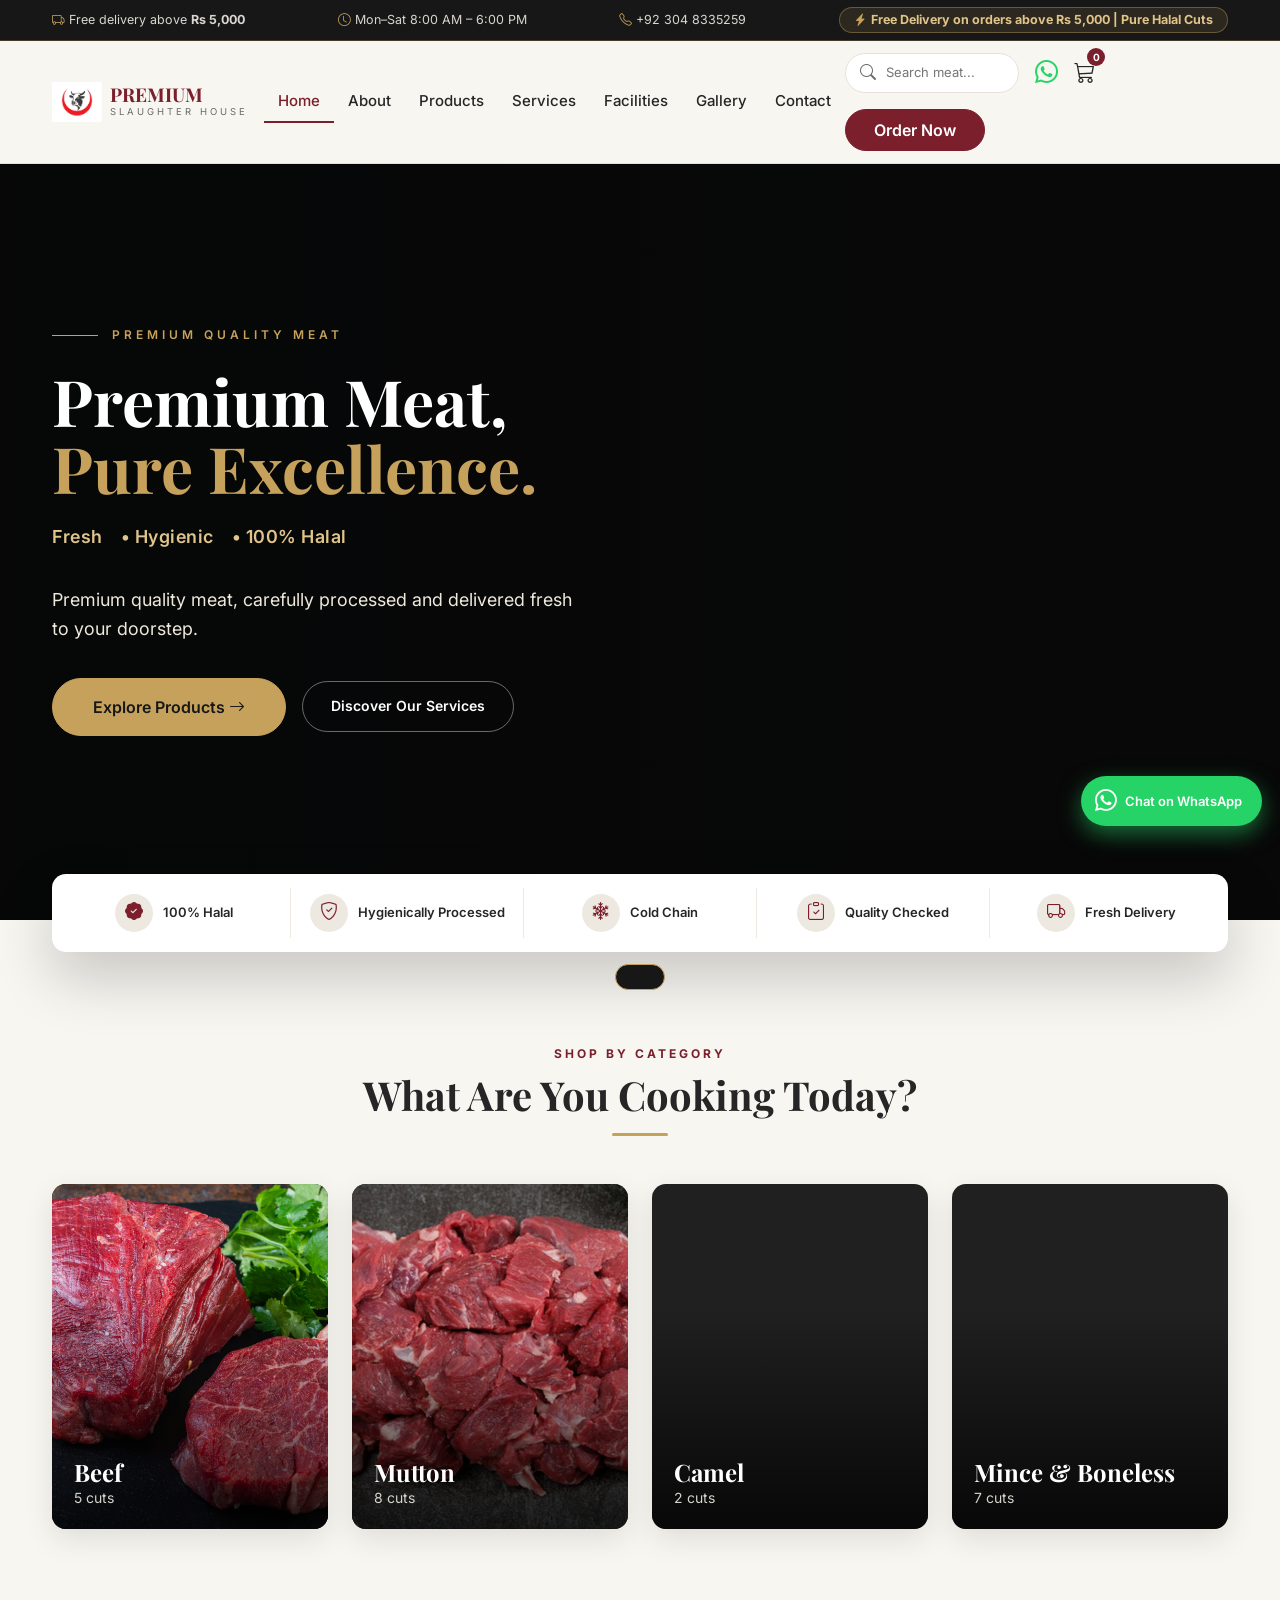
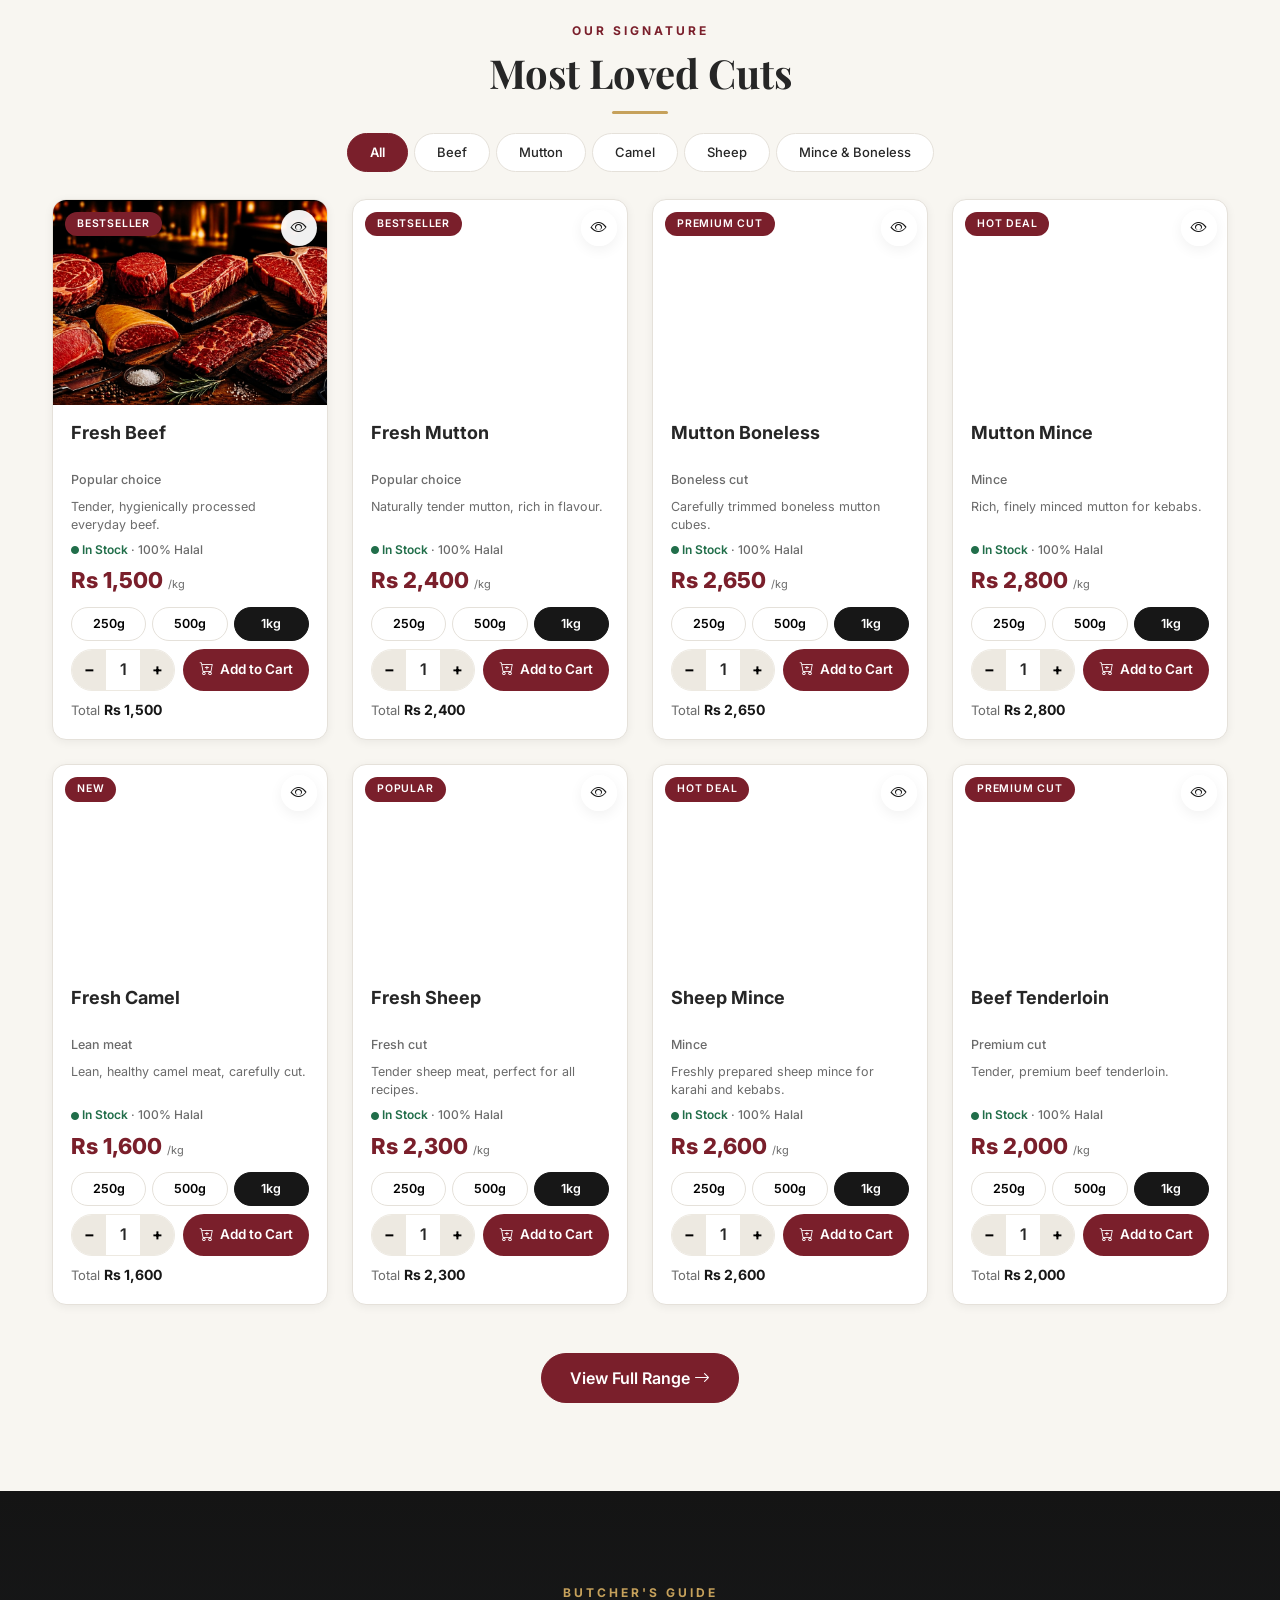
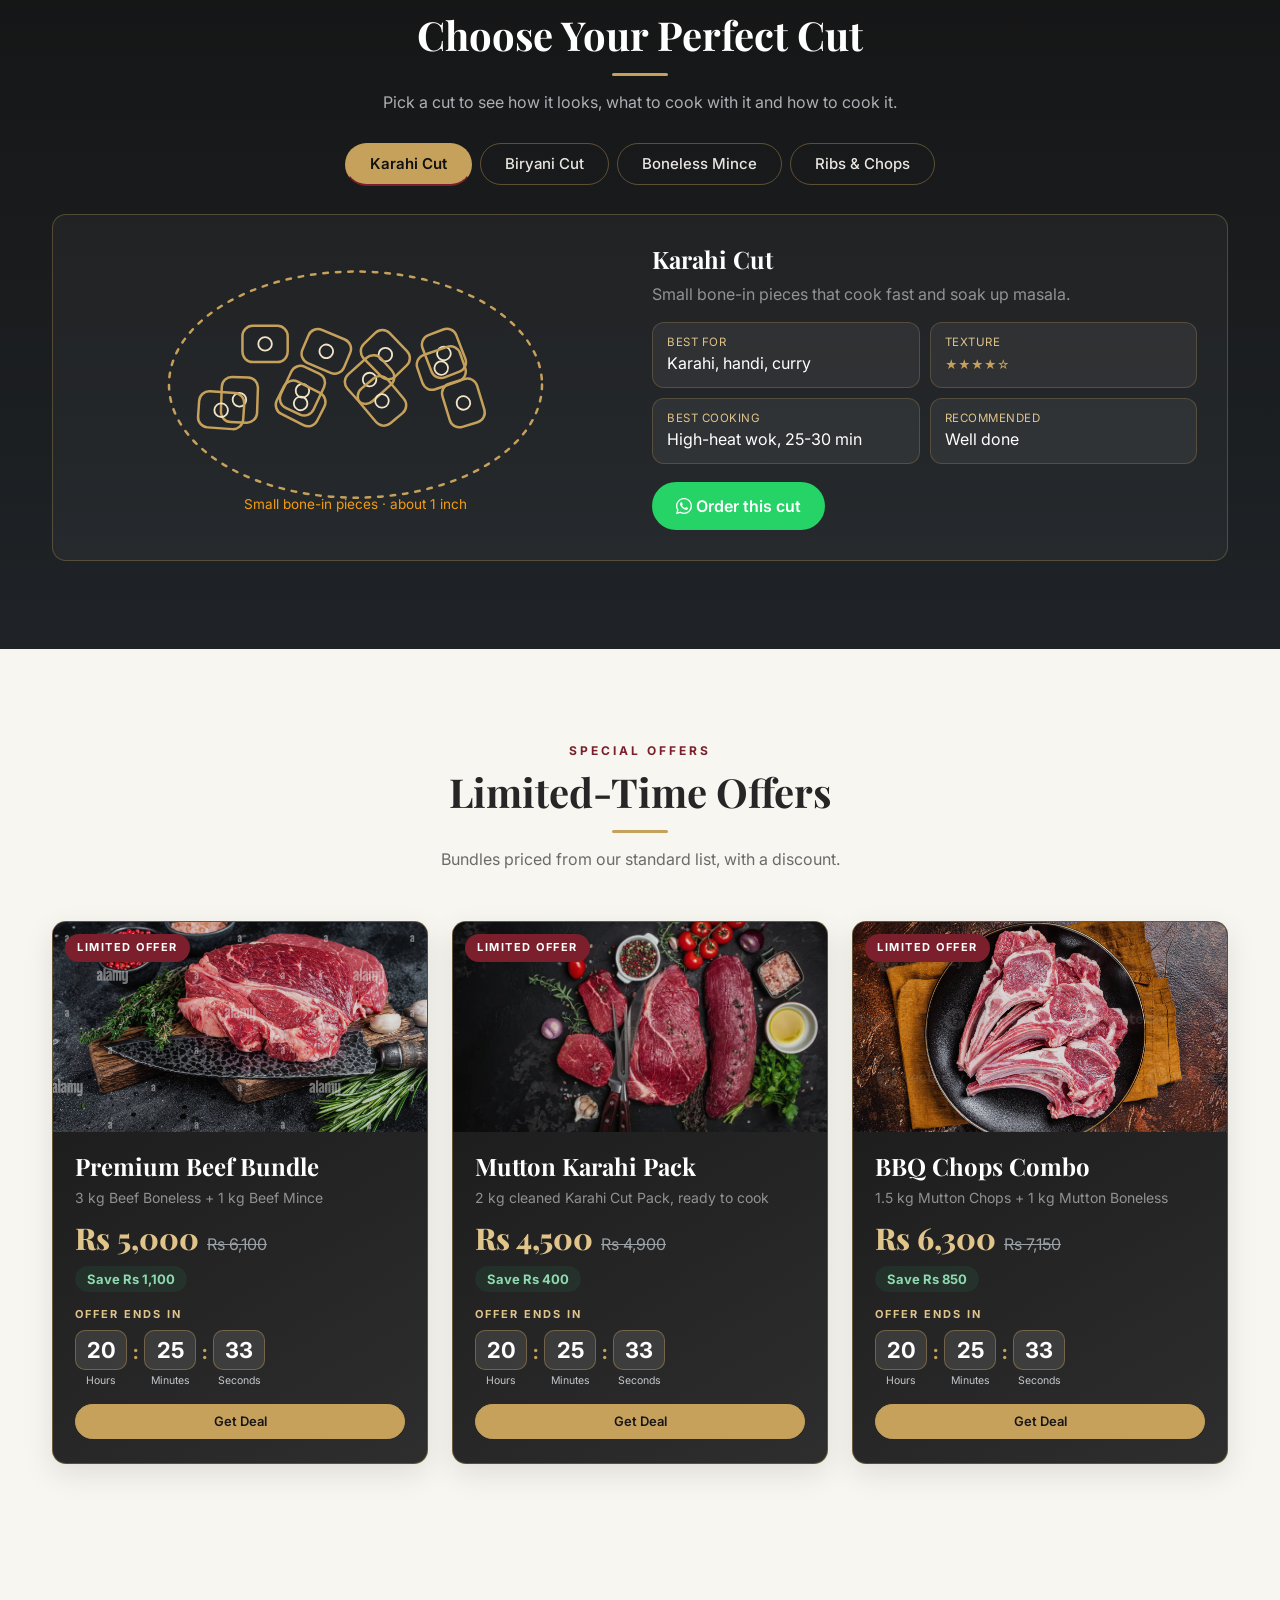
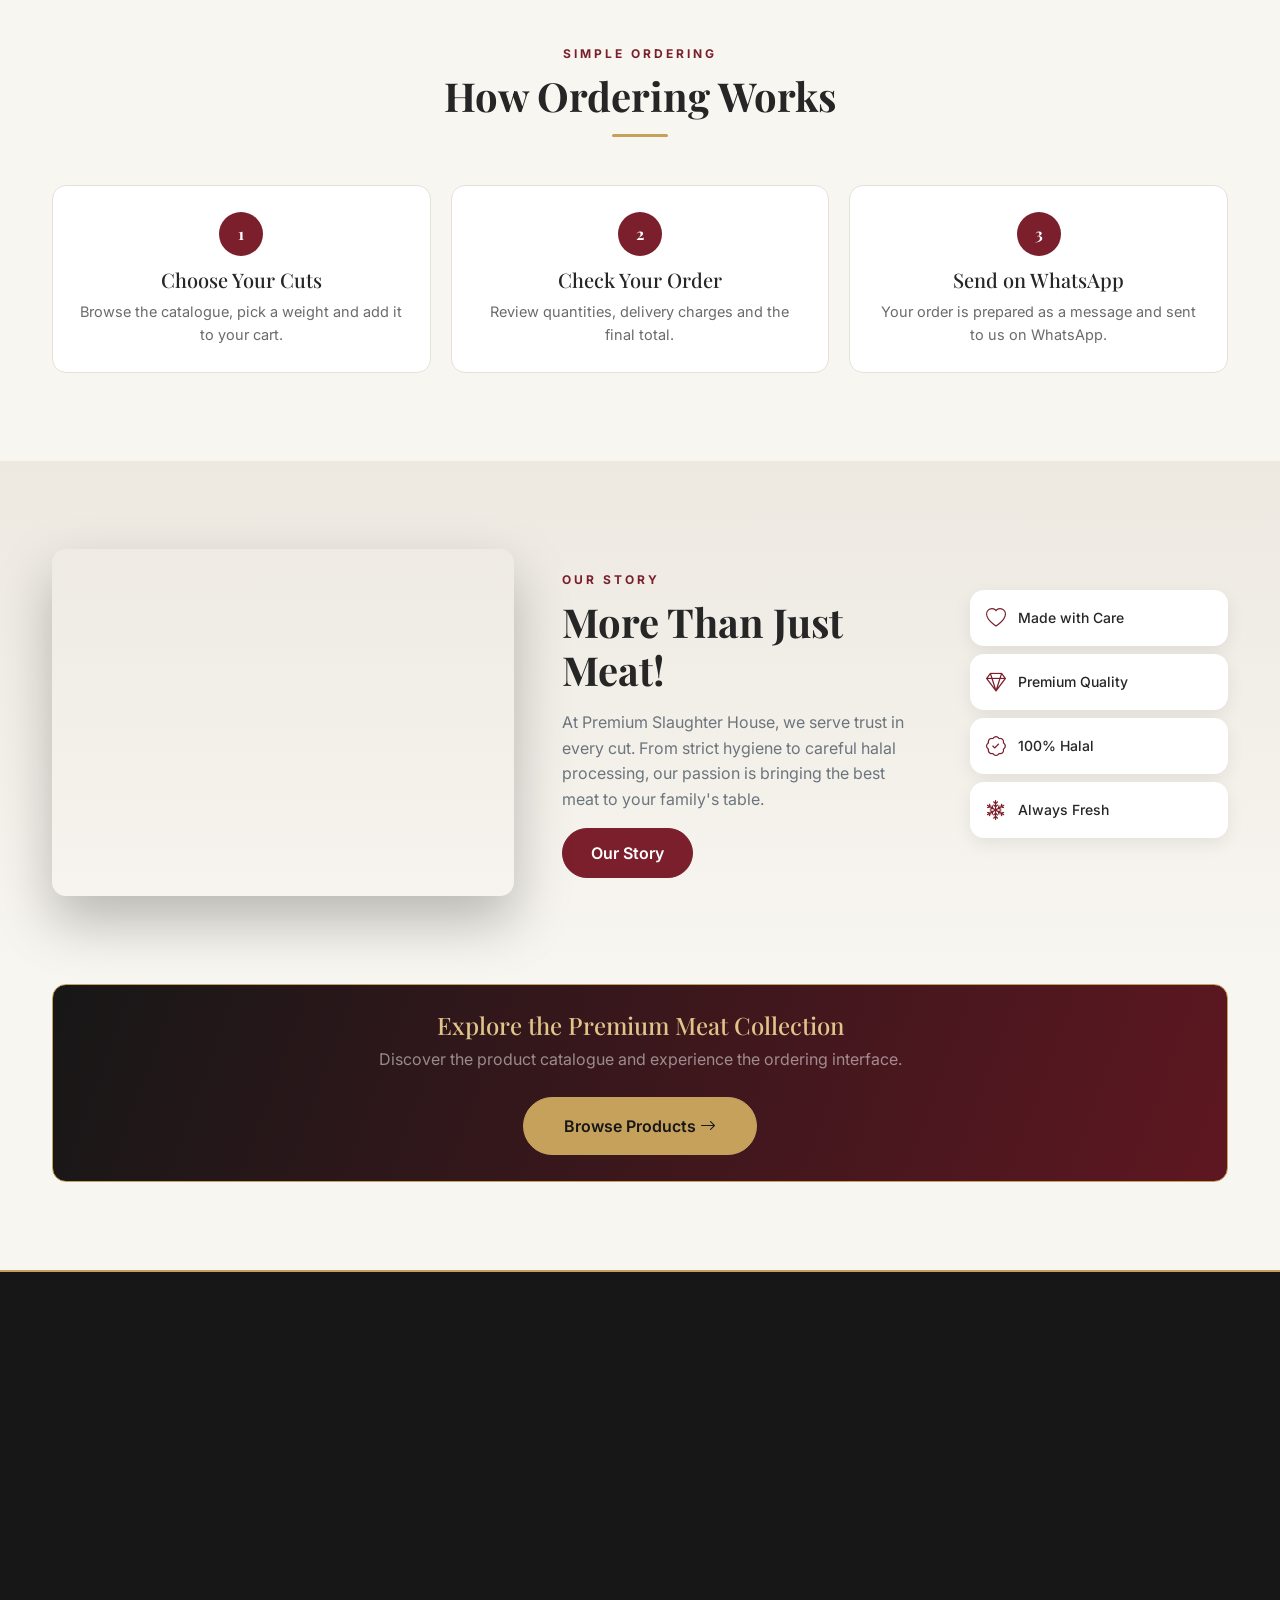
==== commit 6021719b: "Update website from latest attached files" ====
--- a/index.html
+++ b/index.html
@@ -1,18 +1,18 @@
 <!DOCTYPE html>
 <html lang="en"><head>
 <meta charset="UTF-8"><meta name="viewport" content="width=device-width, initial-scale=1.0">
-<meta name="description" content="Premium Meat offers fresh, hygienic and halal meat with convenient ordering and delivery in Lahore.">
+<meta name="description" content="Premium Slaughter House offers fresh, hygienic and halal meat with convenient ordering and delivery in Lahore.">
 <meta name="theme-color" content="#171717">
-<meta property="og:type" content="website"><meta property="og:title" content="Premium Meat | Fresh Halal Meat in Lahore"><meta property="og:description" content="Premium Meat offers fresh, hygienic and halal meat with convenient ordering and delivery in Lahore."><!-- add og:url / canonical with your real deployed address -->
-<title>Premium Meat | Fresh Halal Meat in Lahore</title>
-<link rel="icon" href="images/favicon.svg" type="image/svg+xml">
+<meta property="og:type" content="website"><meta property="og:title" content="Premium Slaughter House | Fresh Halal Meat in Lahore"><meta property="og:description" content="Premium Slaughter House offers fresh, hygienic and halal meat with convenient ordering and delivery in Lahore."><!-- add og:url / canonical with your real deployed address -->
+<title>Premium Slaughter House | Fresh Halal Meat in Lahore</title>
+<link rel="icon" href="images/favicon.jpg" type="image/jpeg">
 <link rel="preconnect" href="https://cdn.jsdelivr.net" crossorigin>
 <link href="https://cdn.jsdelivr.net/npm/bootstrap@5.3.3/dist/css/bootstrap.min.css" rel="stylesheet">
 <link href="https://cdn.jsdelivr.net/npm/bootstrap-icons@1.11.3/font/bootstrap-icons.min.css" rel="stylesheet">
 <link rel="preconnect" href="https://fonts.googleapis.com"><link rel="preconnect" href="https://fonts.gstatic.com" crossorigin>
 <link href="https://fonts.googleapis.com/css2?family=Inter:wght@400;500;600;700&family=Playfair+Display:wght@600;700&display=swap" rel="stylesheet">
-<link href="css/style.css?v=20261017" rel="stylesheet">
-<link rel="preload" as="image" href="images/home/hero-image.jpg" fetchpriority="high"><!-- load the actual hero image early -->
+<link href="css/style.css?v=20261020" rel="stylesheet">
+<link rel="preload" as="image" href="images/home/hero-image1.jpg" fetchpriority="high"><!-- hero image starts loading immediately -->
 </head><body>
 <!-- Accessibility: keyboard users can jump straight to the content -->
 <a class="skip" href="#main">Skip to content</a>
@@ -26,7 +26,7 @@
 <!-- ===== SECTION: Navigation Bar ===== -->
 <nav class="navbar navbar-expand-lg sticky-top"><div class="container">
 <!-- Logo + brand name -->
-<a class="navbar-brand d-flex align-items-center gap-2" href="index.html"><img class="logo" src="images/logo.svg" alt="Premium Meat logo" width="44" height="44"><div><div class="brand-t">PREMIUM MEAT</div><div class="brand-s">Fresh Halal Meat</div></div></a>
+<a class="navbar-brand d-flex align-items-center gap-2" href="index.html"><img class="logo" src="images/logo.jpg" alt="Logo"><div><div class="brand-t">PREMIUM</div><div class="brand-s">Slaughter House</div></div></a>
 <!-- Mobile menu button -->
 <button class="navbar-toggler" data-bs-toggle="collapse" data-bs-target="#nv" aria-controls="nv" aria-expanded="false" aria-label="Menu"><span class="tg"></span><span class="tg"></span><span class="tg"></span></button><!-- animated hamburger: turns into X -->
 <!-- Menu links; the current page gets a gold underline (class "active") -->
@@ -40,7 +40,7 @@
 <section class="hero"><!-- background image + rgba(0,0,0,.6) overlay + slow zoom: css/style.css (.hero, .hero::before, .hero::after) -->
 <div class="container position-relative" style="z-index:2"><div class="row"><div class="col-lg-8">
 <div class="hero-eyebrow">Premium Quality Meat</div><!-- 1. eyebrow -->
-<h1>Fresh Halal Meat,<br><em>Delivered to Your Door.</em></h1><!-- 2. headline -->
+<h1>Premium Meat,<br><em>Pure Excellence.</em></h1><!-- 2. headline -->
 <p class="lead2"><span class="hero-sub"><span>Fresh</span><span>&bull; Hygienic</span><span>&bull; 100% Halal</span></span><br>Premium quality meat, carefully processed and delivered fresh to your doorstep.</p><!-- 3. supporting text -->
 <div class="hero-cta"><a href="products.html" class="btn btn-gold btn-lg-x">Explore Products <i class="bi bi-arrow-right" aria-hidden="true"></i></a><!-- ONE dominant CTA --><a href="services.html" class="link-sec">Discover Our Services</a><!-- ONE quiet secondary CTA --></div>
 </div></div></div></section>
@@ -63,12 +63,12 @@
 
 <!-- ===== SECTION: Butcher's Guide (tabs, line-art diagram, detail facts) ===== -->
 <section class="sec dark cutsec"><div class="container"><div class="text-center mb-4 reveal"><span class="eyebrow">Butcher's Guide</span><h2 class="sec-title">Choose Your Perfect Cut</h2><p class="sec-sub">Pick a cut to see how it looks, what to cook with it and how to cook it.</p></div>
-<ul class="nav nav-pills cutnav justify-content-center mb-4 reveal" role="tablist"><li class="nav-item" role="presentation"><button class="nav-link active" data-bs-toggle="pill" data-bs-target="#cutkarahi" type="button" role="tab">Karahi Cut</button></li><li class="nav-item" role="presentation"><button class="nav-link" data-bs-toggle="pill" data-bs-target="#cutbiryani" type="button" role="tab">Biryani Cut</button></li><li class="nav-item" role="presentation"><button class="nav-link" data-bs-toggle="pill" data-bs-target="#cutmince" type="button" role="tab">Boneless Mince</button></li><li class="nav-item" role="presentation"><button class="nav-link" data-bs-toggle="pill" data-bs-target="#cutribs" type="button" role="tab">Ribs &amp; Chops</button></li></ul><div class="tab-content cutbox reveal z"><!-- Tab panel: Karahi Cut --><div class="tab-pane fade show active" id="cutkarahi" role="tabpanel"><div class="row align-items-center g-4"><div class="col-md-6"><svg viewBox="0 0 360 230" class="cutsvg" role="img" aria-label="karahi cut diagram"><ellipse class="ln" cx="180" cy="112" rx="165" ry="100" stroke-dasharray="4 7"/><g transform="rotate(-10 85 70)"><rect class="ln" x="62" y="52" width="46" height="36" rx="10"/><circle class="ln2" cx="85" cy="70" r="6"/></g><g transform="rotate(7 153 70)"><rect class="ln" x="130" y="52" width="46" height="36" rx="10"/><circle class="ln2" cx="153" cy="70" r="6"/></g><g transform="rotate(4 221 70)"><rect class="ln" x="198" y="52" width="46" height="36" rx="10"/><circle class="ln2" cx="221" cy="70" r="6"/></g><g transform="rotate(1 289 70)"><rect class="ln" x="266" y="52" width="46" height="36" rx="10"/><circle class="ln2" cx="289" cy="70" r="6"/></g><g transform="rotate(-2 85 122)"><rect class="ln" x="62" y="104" width="46" height="36" rx="10"/><circle class="ln2" cx="85" cy="122" r="6"/></g><g transform="rotate(-5 153 122)"><rect class="ln" x="130" y="104" width="46" height="36" rx="10"/><circle class="ln2" cx="153" cy="122" r="6"/></g><g transform="rotate(-8 221 122)"><rect class="ln" x="198" y="104" width="46" height="36" rx="10"/><circle class="ln2" cx="221" cy="122" r="6"/></g><g transform="rotate(9 289 122)"><rect class="ln" x="266" y="104" width="46" height="36" rx="10"/><circle class="ln2" cx="289" cy="122" r="6"/></g><g transform="rotate(6 85 174)"><rect class="ln" x="62" y="156" width="46" height="36" rx="10"/><circle class="ln2" cx="85" cy="174" r="6"/></g><g transform="rotate(3 153 174)"><rect class="ln" x="130" y="156" width="46" height="36" rx="10"/><circle class="ln2" cx="153" cy="174" r="6"/></g><g transform="rotate(0 221 174)"><rect class="ln" x="198" y="156" width="46" height="36" rx="10"/><circle class="ln2" cx="221" cy="174" r="6"/></g><g transform="rotate(-3 289 174)"><rect class="ln" x="266" y="156" width="46" height="36" rx="10"/><circle class="ln2" cx="289" cy="174" r="6"/></g><text x="180" y="222" text-anchor="middle" fill="#C6A15B" font-size="12" font-family="Inter">Small bone-in pieces · about 1 inch</text></svg></div><div class="col-md-6"><h3 class="text-white">Karahi Cut</h3><p class="text-white-50 mb-0">Small bone-in pieces that cook fast and soak up masala.</p><div class="facts"><!-- detail facts --><div><small>Best for</small>Karahi, handi, curry</div><div><small>Texture</small><span class="stars" aria-label="Texture rating">&#9733;&#9733;&#9733;&#9733;&#9734;</span></div><div><small>Best cooking</small>High-heat wok, 25-30 min</div><div><small>Recommended</small>Well done</div></div><a data-wa data-msg="Hello, I want my meat in: Mutton Karahi Cut" target="_blank" rel="noopener" class="btn btn-wa"><i class="bi bi-whatsapp" aria-hidden="true"></i> Order this cut</a></div></div></div><!-- Tab panel: Biryani Cut --><div class="tab-pane fade" id="cutbiryani" role="tabpanel"><div class="row align-items-center g-4"><div class="col-md-6"><svg viewBox="0 0 360 230" class="cutsvg" role="img" aria-label="biryani cut diagram"><ellipse class="ln" cx="180" cy="112" rx="165" ry="100" stroke-dasharray="4 7"/><g transform="rotate(-5 92 83)"><rect class="ln" x="52" y="56" width="80" height="54" rx="14"/><rect class="ln2" x="81" y="77" width="22" height="12" rx="6"/></g><g transform="rotate(0 190 83)"><rect class="ln" x="150" y="56" width="80" height="54" rx="14"/><rect class="ln2" x="179" y="77" width="22" height="12" rx="6"/></g><g transform="rotate(5 288 83)"><rect class="ln" x="248" y="56" width="80" height="54" rx="14"/><rect class="ln2" x="277" y="77" width="22" height="12" rx="6"/></g><g transform="rotate(-5 92 153)"><rect class="ln" x="52" y="126" width="80" height="54" rx="14"/><rect class="ln2" x="81" y="147" width="22" height="12" rx="6"/></g><g transform="rotate(0 190 153)"><rect class="ln" x="150" y="126" width="80" height="54" rx="14"/><rect class="ln2" x="179" y="147" width="22" height="12" rx="6"/></g><g transform="rotate(5 288 153)"><rect class="ln" x="248" y="126" width="80" height="54" rx="14"/><rect class="ln2" x="277" y="147" width="22" height="12" rx="6"/></g><text x="180" y="222" text-anchor="middle" fill="#C6A15B" font-size="12" font-family="Inter">Medium bone-in pieces · about 2 inch</text></svg></div><div class="col-md-6"><h3 class="text-white">Biryani Cut</h3><p class="text-white-50 mb-0">Medium bone-in pieces that stay juicy in long, slow cooking.</p><div class="facts"><!-- detail facts --><div><small>Best for</small>Biryani, pulao, korma</div><div><small>Texture</small><span class="stars" aria-label="Texture rating">&#9733;&#9733;&#9733;&#9733;&#9733;</span></div><div><small>Best cooking</small>Slow dum (steam), 45-60 min</div><div><small>Recommended</small>Fall-apart tender</div></div><a data-wa data-msg="Hello, I want my meat in: Biryani Cut" target="_blank" rel="noopener" class="btn btn-wa"><i class="bi bi-whatsapp" aria-hidden="true"></i> Order this cut</a></div></div></div><!-- Tab panel: Boneless Mince --><div class="tab-pane fade" id="cutmince" role="tabpanel"><div class="row align-items-center g-4"><div class="col-md-6"><svg viewBox="0 0 360 230" class="cutsvg" role="img" aria-label="mince cut diagram"><ellipse class="ln" cx="180" cy="112" rx="165" ry="100" stroke-dasharray="4 7"/><rect class="ln" x="48" y="52" width="120" height="58" rx="28"/><path class="ln2" d="M62 76 q30 -14 60 0 M68 94 q26 12 52 0"/><rect class="ln" x="48" y="130" width="120" height="58" rx="28"/><path class="ln2" d="M62 154 q30 -14 60 0 M68 172 q26 12 52 0"/><circle class="ln2" cx="215" cy="70" r="4"/><circle class="ln2" cx="232" cy="76" r="4"/><circle class="ln2" cx="249" cy="70" r="4"/><circle class="ln2" cx="266" cy="76" r="4"/><circle class="ln2" cx="283" cy="70" r="4"/><circle class="ln2" cx="300" cy="76" r="4"/><circle class="ln2" cx="215" cy="94" r="4"/><circle class="ln2" cx="232" cy="100" r="4"/><circle class="ln2" cx="249" cy="94" r="4"/><circle class="ln2" cx="266" cy="100" r="4"/><circle class="ln2" cx="283" cy="94" r="4"/><circle class="ln2" cx="300" cy="100" r="4"/><circle class="ln2" cx="215" cy="118" r="4"/><circle class="ln2" cx="232" cy="124" r="4"/><circle class="ln2" cx="249" cy="118" r="4"/><circle class="ln2" cx="266" cy="124" r="4"/><circle class="ln2" cx="283" cy="118" r="4"/><circle class="ln2" cx="300" cy="124" r="4"/><circle class="ln2" cx="215" cy="142" r="4"/><circle class="ln2" cx="232" cy="148" r="4"/><circle class="ln2" cx="249" cy="142" r="4"/><circle class="ln2" cx="266" cy="148" r="4"/><circle class="ln2" cx="283" cy="142" r="4"/><circle class="ln2" cx="300" cy="148" r="4"/><circle class="ln2" cx="215" cy="166" r="4"/><circle class="ln2" cx="232" cy="172" r="4"/><text x="180" y="222" text-anchor="middle" fill="#C6A15B" font-size="12" font-family="Inter">Boneless slabs &amp; fine mince · zero bone</text></svg></div><div class="col-md-6"><h3 class="text-white">Boneless Mince</h3><p class="text-white-50 mb-0">Trimmed lean meat and fine mince, no bones or excess fat.</p><div class="facts"><!-- detail facts --><div><small>Best for</small>Kebabs, shami, keema</div><div><small>Texture</small><span class="stars" aria-label="Texture rating">&#9733;&#9733;&#9733;&#9733;&#9734;</span></div><div><small>Best cooking</small>Pan-fry or grill</div><div><small>Recommended</small>Medium-well</div></div><a data-wa data-msg="Hello, I want my meat in: Boneless Mince" target="_blank" rel="noopener" class="btn btn-wa"><i class="bi bi-whatsapp" aria-hidden="true"></i> Order this cut</a></div></div></div><!-- Tab panel: Ribs &amp; Chops --><div class="tab-pane fade" id="cutribs" role="tabpanel"><div class="row align-items-center g-4"><div class="col-md-6"><svg viewBox="0 0 360 230" class="cutsvg" role="img" aria-label="ribs cut diagram"><ellipse class="ln" cx="180" cy="112" rx="165" ry="100" stroke-dasharray="4 7"/><path class="ln" d="M60 70 Q180 40 300 70 L300 160 Q180 190 60 160 Z"/><path class="ln2" d="M80 56 Q86 115 80 172"/><path class="ln2" d="M114 56 Q120 115 114 172"/><path class="ln2" d="M148 56 Q154 115 148 172"/><path class="ln2" d="M182 56 Q188 115 182 172"/><path class="ln2" d="M216 56 Q222 115 216 172"/><path class="ln2" d="M250 56 Q256 115 250 172"/><path class="ln2" d="M284 56 Q290 115 284 172"/><text x="180" y="222" text-anchor="middle" fill="#C6A15B" font-size="12" font-family="Inter">Full rack / chops · BBQ ready</text></svg></div><div class="col-md-6"><h3 class="text-white">Ribs &amp; Chops</h3><p class="text-white-50 mb-0">Rack-cut ribs and chops with natural marbling.</p><div class="facts"><!-- detail facts --><div><small>Best for</small>BBQ, grill, steaks</div><div><small>Texture</small><span class="stars" aria-label="Texture rating">&#9733;&#9733;&#9733;&#9733;&#9733;</span></div><div><small>Best cooking</small>Grill or slow BBQ</div><div><small>Recommended</small>Medium to well</div></div><a data-wa data-msg="Hello, I want my meat in: Ribs & Chops" target="_blank" rel="noopener" class="btn btn-wa"><i class="bi bi-whatsapp" aria-hidden="true"></i> Order this cut</a></div></div></div></div></div></section>
+<ul class="nav nav-pills cutnav justify-content-center mb-4 reveal" role="tablist"><li class="nav-item" role="presentation"><button class="nav-link active" data-bs-toggle="pill" data-bs-target="#cutkarahi" type="button" role="tab">Karahi Cut</button></li><li class="nav-item" role="presentation"><button class="nav-link" data-bs-toggle="pill" data-bs-target="#cutbiryani" type="button" role="tab">Biryani Cut</button></li><li class="nav-item" role="presentation"><button class="nav-link" data-bs-toggle="pill" data-bs-target="#cutmince" type="button" role="tab">Boneless Mince</button></li><li class="nav-item" role="presentation"><button class="nav-link" data-bs-toggle="pill" data-bs-target="#cutribs" type="button" role="tab">Ribs &amp; Chops</button></li></ul><div class="tab-content cutbox reveal z"><!-- Tab panel: Karahi Cut --><div class="tab-pane fade show active" id="cutkarahi" role="tabpanel"><div class="row align-items-center g-4"><div class="col-md-6"><svg viewBox="0 0 360 230" class="cutsvg" role="img" aria-label="karahi cut diagram"><ellipse class="ln" cx="180" cy="112" rx="165" ry="100" stroke-dasharray="4 7"/><g transform="rotate(0 80 60)"><rect class="ln" x="80" y="60" width="40" height="32" rx="9"/><circle class="ln2" cx="100" cy="76" r="6"/></g><g transform="rotate(23 142 60)"><rect class="ln" x="142" y="60" width="40" height="32" rx="9"/><circle class="ln2" cx="162" cy="76" r="6"/></g><g transform="rotate(46 204 60)"><rect class="ln" x="204" y="60" width="40" height="32" rx="9"/><circle class="ln2" cx="224" cy="76" r="6"/></g><g transform="rotate(69 266 60)"><rect class="ln" x="266" y="60" width="40" height="32" rx="9"/><circle class="ln2" cx="286" cy="76" r="6"/></g><g transform="rotate(92 94 106)"><rect class="ln" x="94" y="106" width="40" height="32" rx="9"/><circle class="ln2" cx="114" cy="122" r="6"/></g><g transform="rotate(115 156 106)"><rect class="ln" x="156" y="106" width="40" height="32" rx="9"/><circle class="ln2" cx="176" cy="122" r="6"/></g><g transform="rotate(138 218 106)"><rect class="ln" x="218" y="106" width="40" height="32" rx="9"/><circle class="ln2" cx="238" cy="122" r="6"/></g><g transform="rotate(161 280 106)"><rect class="ln" x="280" y="106" width="40" height="32" rx="9"/><circle class="ln2" cx="300" cy="122" r="6"/></g><g transform="rotate(184 80 152)"><rect class="ln" x="80" y="152" width="40" height="32" rx="9"/><circle class="ln2" cx="100" cy="168" r="6"/></g><g transform="rotate(207 142 152)"><rect class="ln" x="142" y="152" width="40" height="32" rx="9"/><circle class="ln2" cx="162" cy="168" r="6"/></g><g transform="rotate(230 204 152)"><rect class="ln" x="204" y="152" width="40" height="32" rx="9"/><circle class="ln2" cx="224" cy="168" r="6"/></g><g transform="rotate(253 266 152)"><rect class="ln" x="266" y="152" width="40" height="32" rx="9"/><circle class="ln2" cx="286" cy="168" r="6"/></g><text x="180" y="222" text-anchor="middle" fill="#f39c12" font-size="12" font-family="Inter">Small bone-in pieces · about 1 inch</text></svg></div><div class="col-md-6"><h3 class="text-white">Karahi Cut</h3><p class="text-white-50 mb-0">Small bone-in pieces that cook fast and soak up masala.</p><div class="facts"><!-- detail facts --><div><small>Best for</small>Karahi, handi, curry</div><div><small>Texture</small><span class="stars" aria-label="Texture rating">&#9733;&#9733;&#9733;&#9733;&#9734;</span></div><div><small>Best cooking</small>High-heat wok, 25-30 min</div><div><small>Recommended</small>Well done</div></div><a data-wa data-msg="Hello, I want my meat in: Mutton Karahi Cut" target="_blank" rel="noopener" class="btn btn-wa"><i class="bi bi-whatsapp" aria-hidden="true"></i> Order this cut</a></div></div></div><!-- Tab panel: Biryani Cut --><div class="tab-pane fade" id="cutbiryani" role="tabpanel"><div class="row align-items-center g-4"><div class="col-md-6"><svg viewBox="0 0 360 230" class="cutsvg" role="img" aria-label="biryani cut diagram"><ellipse class="ln" cx="180" cy="112" rx="165" ry="100" stroke-dasharray="4 7"/><g transform="rotate(-20 62 58)"><rect class="ln" x="62" y="58" width="74" height="52" rx="14"/><rect class="ln2" x="88" y="78" width="22" height="12" rx="6"/></g><g transform="rotate(-3 160 58)"><rect class="ln" x="160" y="58" width="74" height="52" rx="14"/><rect class="ln2" x="186" y="78" width="22" height="12" rx="6"/></g><g transform="rotate(14 258 58)"><rect class="ln" x="258" y="58" width="74" height="52" rx="14"/><rect class="ln2" x="284" y="78" width="22" height="12" rx="6"/></g><g transform="rotate(31 62 128)"><rect class="ln" x="62" y="128" width="74" height="52" rx="14"/><rect class="ln2" x="88" y="148" width="22" height="12" rx="6"/></g><g transform="rotate(48 160 128)"><rect class="ln" x="160" y="128" width="74" height="52" rx="14"/><rect class="ln2" x="186" y="148" width="22" height="12" rx="6"/></g><g transform="rotate(65 258 128)"><rect class="ln" x="258" y="128" width="74" height="52" rx="14"/><rect class="ln2" x="284" y="148" width="22" height="12" rx="6"/></g><text x="180" y="222" text-anchor="middle" fill="#f39c12" font-size="12" font-family="Inter">Medium bone-in pieces · about 2 inch</text></svg></div><div class="col-md-6"><h3 class="text-white">Biryani Cut</h3><p class="text-white-50 mb-0">Medium bone-in pieces that stay juicy in long, slow cooking.</p><div class="facts"><!-- detail facts --><div><small>Best for</small>Biryani, pulao, korma</div><div><small>Texture</small><span class="stars" aria-label="Texture rating">&#9733;&#9733;&#9733;&#9733;&#9733;</span></div><div><small>Best cooking</small>Slow dum (steam), 45-60 min</div><div><small>Recommended</small>Fall-apart tender</div></div><a data-wa data-msg="Hello, I want my meat in: Biryani Cut" target="_blank" rel="noopener" class="btn btn-wa"><i class="bi bi-whatsapp" aria-hidden="true"></i> Order this cut</a></div></div></div><!-- Tab panel: Boneless Mince --><div class="tab-pane fade" id="cutmince" role="tabpanel"><div class="row align-items-center g-4"><div class="col-md-6"><svg viewBox="0 0 360 230" class="cutsvg" role="img" aria-label="mince cut diagram"><ellipse class="ln" cx="180" cy="112" rx="165" ry="100" stroke-dasharray="4 7"/><rect class="ln" x="48" y="52" width="120" height="58" rx="28"/><path class="ln2" d="M62 76 q30 -14 60 0 M68 94 q26 12 52 0"/><rect class="ln" x="48" y="130" width="120" height="58" rx="28"/><path class="ln2" d="M62 154 q30 -14 60 0 M68 172 q26 12 52 0"/><circle class="ln2" cx="215" cy="70" r="4"/><circle class="ln2" cx="232" cy="76" r="4"/><circle class="ln2" cx="249" cy="70" r="4"/><circle class="ln2" cx="266" cy="76" r="4"/><circle class="ln2" cx="283" cy="70" r="4"/><circle class="ln2" cx="300" cy="76" r="4"/><circle class="ln2" cx="215" cy="94" r="4"/><circle class="ln2" cx="232" cy="100" r="4"/><circle class="ln2" cx="249" cy="94" r="4"/><circle class="ln2" cx="266" cy="100" r="4"/><circle class="ln2" cx="283" cy="94" r="4"/><circle class="ln2" cx="300" cy="100" r="4"/><circle class="ln2" cx="215" cy="118" r="4"/><circle class="ln2" cx="232" cy="124" r="4"/><circle class="ln2" cx="249" cy="118" r="4"/><circle class="ln2" cx="266" cy="124" r="4"/><circle class="ln2" cx="283" cy="118" r="4"/><circle class="ln2" cx="300" cy="124" r="4"/><circle class="ln2" cx="215" cy="142" r="4"/><circle class="ln2" cx="232" cy="148" r="4"/><circle class="ln2" cx="249" cy="142" r="4"/><circle class="ln2" cx="266" cy="148" r="4"/><circle class="ln2" cx="283" cy="142" r="4"/><circle class="ln2" cx="300" cy="148" r="4"/><circle class="ln2" cx="215" cy="166" r="4"/><circle class="ln2" cx="232" cy="172" r="4"/><text x="180" y="222" text-anchor="middle" fill="#f39c12" font-size="12" font-family="Inter">Boneless slabs &amp; fine mince · zero bone</text></svg></div><div class="col-md-6"><h3 class="text-white">Boneless Mince</h3><p class="text-white-50 mb-0">Trimmed lean meat and fine mince, no bones or excess fat.</p><div class="facts"><!-- detail facts --><div><small>Best for</small>Kebabs, shami, keema</div><div><small>Texture</small><span class="stars" aria-label="Texture rating">&#9733;&#9733;&#9733;&#9733;&#9734;</span></div><div><small>Best cooking</small>Pan-fry or grill</div><div><small>Recommended</small>Medium-well</div></div><a data-wa data-msg="Hello, I want my meat in: Boneless Mince" target="_blank" rel="noopener" class="btn btn-wa"><i class="bi bi-whatsapp" aria-hidden="true"></i> Order this cut</a></div></div></div><!-- Tab panel: Ribs &amp; Chops --><div class="tab-pane fade" id="cutribs" role="tabpanel"><div class="row align-items-center g-4"><div class="col-md-6"><svg viewBox="0 0 360 230" class="cutsvg" role="img" aria-label="ribs cut diagram"><ellipse class="ln" cx="180" cy="112" rx="165" ry="100" stroke-dasharray="4 7"/><path class="ln" d="M60 70 Q180 40 300 70 L300 160 Q180 190 60 160 Z"/><path class="ln2" d="M80 56 Q86 115 80 172"/><path class="ln2" d="M114 56 Q120 115 114 172"/><path class="ln2" d="M148 56 Q154 115 148 172"/><path class="ln2" d="M182 56 Q188 115 182 172"/><path class="ln2" d="M216 56 Q222 115 216 172"/><path class="ln2" d="M250 56 Q256 115 250 172"/><path class="ln2" d="M284 56 Q290 115 284 172"/><text x="180" y="222" text-anchor="middle" fill="#f39c12" font-size="12" font-family="Inter">Full rack / chops · BBQ ready</text></svg></div><div class="col-md-6"><h3 class="text-white">Ribs &amp; Chops</h3><p class="text-white-50 mb-0">Rack-cut ribs and chops with natural marbling.</p><div class="facts"><!-- detail facts --><div><small>Best for</small>BBQ, grill, steaks</div><div><small>Texture</small><span class="stars" aria-label="Texture rating">&#9733;&#9733;&#9733;&#9733;&#9733;</span></div><div><small>Best cooking</small>Grill or slow BBQ</div><div><small>Recommended</small>Medium to well</div></div><a data-wa data-msg="Hello, I want my meat in: Ribs & Chops" target="_blank" rel="noopener" class="btn btn-wa"><i class="bi bi-whatsapp" aria-hidden="true"></i> Order this cut</a></div></div></div></div></div></section>
 <!-- ===== END SECTION: Butcher's Guide (tabs, line-art diagram, detail facts) ===== -->
 
-<!-- ===== SECTION: Sample Bundle Offers ===== -->
-<section class="sec"><div class="container"><div class="text-center mb-5 reveal"><span class="eyebrow">Sample Bundles</span><h2 class="sec-title">Made for the Table</h2><p class="sec-sub">Illustrative bundle pricing for this portfolio concept. Replace these examples with current offers before launch.</p></div><div class="row g-3 g-lg-4" id="dealGrid"><!-- bundle cards + prices are calculated by js/render.js from the master list --></div></div></section>
-<!-- ===== END SECTION: Sample Bundle Offers ===== -->
+<!-- ===== SECTION: Special Offers (deal cards + working countdown) ===== -->
+<section class="sec"><div class="container"><div class="text-center mb-5 reveal"><span class="eyebrow">Special Offers</span><h2 class="sec-title">Limited-Time Offers</h2><p class="sec-sub">Bundles priced from our standard list, with a discount. <!-- Prices are calculated from js/data.js. The countdown resets at midnight (js/main.js): keep it only for a genuinely daily offer. --></p></div><div class="row g-3 g-lg-4" id="dealGrid"><!-- bundle cards + prices are calculated by js/render.js from the master list --></div></div></section>
+<!-- ===== END SECTION: Special Offers (deal cards + working countdown) ===== -->
 
 <!-- ===== SECTION: How Ordering Works (3 simple steps) ===== -->
 <section class="sec"><div class="container"><div class="text-center mb-5 reveal"><span class="eyebrow">Simple Ordering</span><h2 class="sec-title">How Ordering Works</h2></div><ol class="how list-unstyled"><li class="reveal" data-d="0"><div class="hn">1</div><h3 class="h5">Choose Your Cuts</h3><p>Browse the catalogue, pick a weight and add it to your cart.</p></li><li class="reveal" data-d="100"><div class="hn">2</div><h3 class="h5">Check Your Order</h3><p>Review quantities, delivery charges and the final total.</p></li><li class="reveal" data-d="200"><div class="hn">3</div><h3 class="h5">Send on WhatsApp</h3><p>Your order is prepared as a message and sent to us on WhatsApp.</p></li></ol></div></section>
@@ -76,36 +76,37 @@
 
 <!-- ===== SECTION: More Than Just Meat (Story) ===== -->
 <section class="more sec"><div class="container"><div class="row g-5 align-items-center">
-<div class="col-lg-6 reveal l"><div class="imgwrap"><img src="images/home/quality-inspection.jpeg" alt="Quality inspection (illustrative image)" loading="lazy" decoding="async"></div></div>
-<div class="col-lg-6 reveal r"><span class="eyebrow">About the Concept</span><h2 class="sec-title">A Premium Meat Brand Concept</h2><p class="text-secondary mt-3">Premium Meat is a concept that imagines a hygienic, halal-focused meat business with a clear product catalogue and simple ordering through WhatsApp. This website demonstrates how that experience could look and work.</p><a href="about.html" class="btn btn-crim">About the Concept</a></div></div></div></div></section>
+<div class="col-lg-5 reveal l"><div class="imgwrap"><img src="images/home/quality-inspection.jpeg" alt="Quality inspection at our facility" loading="lazy" decoding="async"></div></div>
+<div class="col-lg-4 reveal z"><span class="eyebrow">Our Story</span><h2 class="sec-title">More Than Just Meat!</h2><p class="text-secondary mt-3">At Premium Slaughter House, we serve trust in every cut. From strict hygiene to careful halal processing, our passion is bringing the best meat to your family's table.</p><a href="about.html" class="btn btn-crim">Our Story</a></div>
+<div class="col-lg-3 reveal r"><div class="d-grid gap-2 mb-3"><div class="mini"><i class="bi bi-heart" aria-hidden="true"></i>Made with Care</div><div class="mini"><i class="bi bi-gem" aria-hidden="true"></i>Premium Quality</div><div class="mini"><i class="bi bi-patch-check" aria-hidden="true"></i>100% Halal</div><div class="mini"><i class="bi bi-snow2" aria-hidden="true"></i>Always Fresh</div></div></div></div></div></section>
 <!-- ===== END SECTION: More Than Just Meat (Story) ===== -->
 
 <!-- ===== SECTION: Final Call To Action ===== -->
-<section class="sec pt-0"><div class="container"><div class="appstrip text-center reveal"><h2 class="h3 mb-2" style="color:var(--lgold)">Explore Our Product Catalogue</h2><p class="text-white-50 mb-4">Discover the product catalogue and experience the ordering interface.</p><a href="products.html" class="btn btn-gold btn-lg-x">Browse Products <i class="bi bi-arrow-right" aria-hidden="true"></i></a></div></div></section>
+<section class="sec pt-0"><div class="container"><div class="appstrip text-center reveal"><h2 class="h3 mb-2" style="color:var(--lgold)">Explore the Premium Meat Collection</h2><p class="text-white-50 mb-4">Discover the product catalogue and experience the ordering interface.</p><a href="products.html" class="btn btn-gold btn-lg-x">Browse Products <i class="bi bi-arrow-right" aria-hidden="true"></i></a></div></div></section>
 <!-- ===== END SECTION: Final Call To Action ===== -->
 
 </main><!-- end of page content -->
 <!-- ===== SECTION: Footer ===== -->
 <footer>
-<div class="fnews py-4"><div class="container d-flex flex-wrap align-items-center justify-content-between gap-3"><div><div class="fh mb-0">Need help choosing a cut?</div><small>Tell us what you’re cooking and we’ll help you find the right cut.</small></div><a data-wa data-msg="Hello, I would like help choosing a cut." target="_blank" rel="noopener" class="btn btn-gold py-2">Talk to our team <i class="bi bi-arrow-up-right" aria-hidden="true"></i></a></div></div>
+<div class="fnews py-4"><div class="container d-flex flex-wrap align-items-center justify-content-between gap-3"><div><div class="fh mb-0">Exclusive Offers</div><small>Weekly deals &amp; fresh arrivals, straight to your inbox.</small></div><!-- newsletter band --><form id="newsForm" class="d-flex gap-2" style="min-width:min(100%,380px)"><input type="email" required class="form-control" placeholder="Enter your email" aria-label="Email address"><button class="btn btn-gold py-2">Subscribe</button><!-- same style as the navbar "Order Now" button --></form></div></div>
 <div class="container pt-5 pb-4 fcols"><div class="row g-4">
 <!-- Column 1: brand -->
-<div class="col-lg-4"><div class="d-flex align-items-center gap-2 mb-3"><img src="images/logo.svg" alt="Premium Meat logo" width="48" height="48"><div><div class="brand-t">PREMIUM MEAT</div><div class="brand-s">Fresh Halal Meat</div></div></div><p>Fresh, hygienic, halal-focused premium meat, with simple online ordering through WhatsApp.</p></div>
+<div class="col-lg-4"><div class="d-flex align-items-center gap-2 mb-3"><img src="images/logo.jpg" alt="Premium Slaughter House logo" width="52" height="52" style="object-fit:contain;border-radius:8px"><div><div class="brand-t">PREMIUM</div><div class="brand-s">Slaughter House</div></div></div><p>Fresh, hygienic, halal-focused premium meat, with simple online ordering through WhatsApp.</p></div>
 <!-- Column 2: quick links -->
 <div class="col-6 col-lg-2"><div class="fh">Quick Links</div><a href="index.html">Home</a><a href="about.html">About</a><a href="products.html">Products</a><a href="services.html">Services</a></div>
 <!-- Column 3: explore -->
 <div class="col-6 col-lg-2"><div class="fh">Explore</div><a href="facilities.html">Facilities</a><a href="gallery.html">Gallery</a><a href="contact.html">Contact</a><a href="order.html">Order</a></div>
 <!-- Column 4: contact + demo information -->
-<div class="col-lg-4"><div class="fh">Contact</div><a href="tel:+923048335259"><i class="bi bi-telephone text-warning" aria-hidden="true"></i> +92 304 8335259</a><a data-wa target="_blank" rel="noopener"><i class="bi bi-whatsapp text-warning" aria-hidden="true"></i> Order on WhatsApp</a><div><i class="bi bi-clock text-warning" aria-hidden="true"></i> Mon &ndash; Sat: 8:00 AM &ndash; 6:00 PM</div></div>
+<div class="col-lg-4"><div class="fh">Contact</div><a href="tel:+923048335259"><i class="bi bi-telephone text-warning" aria-hidden="true"></i> +92 304 8335259</a><a data-wa target="_blank" rel="noopener"><i class="bi bi-whatsapp text-warning" aria-hidden="true"></i> Order on WhatsApp</a><a href="mailto:info@premiumslaughterhouse.com"><i class="bi bi-envelope text-warning" aria-hidden="true"></i> info@premiumslaughterhouse.com</a><div><i class="bi bi-clock text-warning" aria-hidden="true"></i> Mon &ndash; Sat: 8:00 AM &ndash; 6:00 PM</div></div>
 </div></div>
 <!-- Copyright row (identical on every page) -->
-<div class="fbottom py-3"><div class="container d-flex flex-wrap justify-content-between gap-2"><span>&copy; 2026 Premium Meat. All Rights Reserved.<br><!-- to link your name to GitHub/portfolio later, wrap it in <a href="YOUR-LINK"> -->Designed &amp; Developed by Khadim Hussain</span><span>Privacy Policy &nbsp;|&nbsp; Terms &amp; Conditions</span></div>
-<div class="container demo-note"><!-- remove this note if the website goes live for a real business --><strong>Portfolio Demonstration:</strong> Premium Meat is a fictional business concept created by Khadim Hussain to demonstrate website design and frontend development. Product information, prices and business details are illustrative. The website does not process online payments; an order is sent as a WhatsApp message.</div></div></footer>
+<div class="fbottom py-3"><div class="container d-flex flex-wrap justify-content-between gap-2"><span>&copy; 2026 Premium Slaughter House. All Rights Reserved.<br><!-- to link your name to GitHub/portfolio later, wrap it in <a href="YOUR-LINK"> -->Designed &amp; Developed by Khadim Hussain</span><span>Privacy Policy &nbsp;|&nbsp; Terms &amp; Conditions</span></div>
+<div class="container demo-note"><!-- remove this note if the website goes live for a real business --><strong>Portfolio Demonstration:</strong> Premium Slaughter House is a fictional business concept created by Khadim Hussain to demonstrate website design and frontend development. Product information, prices and business details are illustrative. The website does not process online payments; an order is sent as a WhatsApp message.</div></div></footer>
 <!-- ===== END SECTION: Footer ===== -->
 <!-- Mobile bottom action bar (phones only): Call / WhatsApp / Cart -->
-<nav class="mbar" aria-label="Quick actions"><a href="tel:+923048335259"><i class="bi bi-telephone" aria-hidden="true"></i>Call</a><a data-wa data-msg="Hello Premium Meat" target="_blank" rel="noopener"><i class="bi bi-whatsapp" aria-hidden="true"></i>WhatsApp</a><a href="order.html"><i class="bi bi-cart3" aria-hidden="true"></i><span>Cart <b id="cartBadgeMobile">0</b></span></a></nav>
+<nav class="mbar" aria-label="Quick actions"><a href="tel:+923048335259"><i class="bi bi-telephone" aria-hidden="true"></i>Call</a><a data-wa data-msg="Hello Premium Slaughter House" target="_blank" rel="noopener"><i class="bi bi-whatsapp" aria-hidden="true"></i>WhatsApp</a><a href="order.html"><i class="bi bi-cart3" aria-hidden="true"></i><span>Cart <b id="cartBadgeMobile">0</b></span></a></nav>
 <!-- Floating WhatsApp button (desktop/tablet) -->
-<a class="wa" data-wa data-msg="Hello Premium Meat, I want to place an order." target="_blank" rel="noopener" aria-label="Chat on WhatsApp"><i class="bi bi-whatsapp" aria-hidden="true"></i><span>Chat on WhatsApp</span></a>
+<a class="wa" data-wa data-msg="Hello Premium Slaughter House, I want to place an order." target="_blank" rel="noopener" aria-label="Chat on WhatsApp"><i class="bi bi-whatsapp" aria-hidden="true"></i><span>Chat on WhatsApp</span></a>
 <!-- Back-to-top button -->
 <button id="toTop" aria-label="Back to top"><i class="bi bi-arrow-up" aria-hidden="true"></i></button><!-- "added to cart" message box (screen readers are told via role=status) --><div id="toast" role="status" aria-live="polite"></div>
 
@@ -123,8 +124,15 @@
 <a href="order.html" class="btn btn-link text-secondary mt-1">Go to cart &rarr;</a></div></div></div></div></div>
 <!-- ===== END SECTION: Product Quick View Modal ===== -->
 
+<!-- ===== SECTION: Deal of the Day Modal (auto-opens 5 seconds after first visit - js/main.js) ===== -->
+<div class="modal fade" id="dealModal" tabindex="-1" aria-labelledby="dealTitle" aria-hidden="true"><div class="modal-dialog modal-dialog-centered modal-lg"><div class="modal-content dm">
+<div class="dm-head"><div><small>TODAY ONLY</small><h2 id="dealTitle">Deals of the <span>Day</span></h2></div><button class="dm-close" data-bs-dismiss="modal" aria-label="Close deals"><i class="bi bi-x-lg" aria-hidden="true"></i></button></div>
+<div id="dealCar" class="carousel slide carousel-fade" data-bs-ride="carousel" data-bs-interval="4000"><div class="carousel-indicators" id="dealInd"></div><div class="carousel-inner" id="dealSlides"><!-- slides are drawn by js/render.js --></div></div></div></div></div>
+<!-- Button that reopens the deals popup after it is closed -->
+<button class="deal-fab" id="dealFab"><i class="bi bi-fire" aria-hidden="true"></i> Today's Deals</button>
+<!-- ===== END SECTION: Deal of the Day Modal (auto-opens 5 seconds after first visit - js/main.js) ===== -->
 <!-- Bootstrap JS (modals, carousel, accordion, tabs) -->
 <script defer src="https://cdn.jsdelivr.net/npm/bootstrap@5.3.3/dist/js/bootstrap.bundle.min.js"></script>
 <!-- Our scripts: one file per responsibility. "defer" = the page appears first, scripts run after, in this order (config first, main last) -->
 <script defer src="js/config.js"></script><script defer src="js/data.js"></script><script defer src="js/render.js"></script><script defer src="js/ui.js"></script><script defer src="js/cart.js"></script><script defer src="js/products.js"></script><script defer src="js/checkout.js"></script><script defer src="js/calculator.js"></script><script defer src="js/gallery.js"></script><script defer src="js/main.js"></script>
-</body></html>
+</body></html>
--- a/css/style.css
+++ b/css/style.css
@@ -326,7 +326,7 @@
 
 /* ===== 32. LUXURY HERO: huge image, dark overlay, large type, ONE dominant CTA ===== */
 .hero{position:relative;isolation:isolate;min-height:88vh;display:flex;align-items:center;color:#fff;padding:120px 0 150px;overflow:hidden;background:#141414}  /* tall hero; isolate keeps layers behind text */
-.hero::before{content:'';position:absolute;inset:0;z-index:-2;background:url("../images/home/hero-image1.jpg") center/cover}  /* Base hero image; refined by the final visual layer below */
+.hero::before{content:'';position:absolute;inset:0;z-index:-2;background:url("../images/home/hero-image1.jpg") center/cover}  /* ONE hero image (change the path here). No zoom animation = smoother page */  /* image layers (first found wins) with a very slow zoom */
 .hero::after{content:'';position:absolute;inset:0;z-index:-1;background:linear-gradient(rgba(0,0,0,.6),rgba(0,0,0,.6)),linear-gradient(90deg,rgba(14,16,18,.8),rgba(14,16,18,.1) 75%)}  /* dark elegant overlay (rgba(0,0,0,.6) as requested) */
 .hero-eyebrow{display:inline-flex;align-items:center;gap:14px;font-size:12px;letter-spacing:4px;text-transform:uppercase;color:var(--lgold);font-weight:600}  /* small premium eyebrow text */
 .hero-eyebrow::before{content:'';width:46px;height:1px;background:var(--gold)}  /* thin gold line before eyebrow */
@@ -830,160 +830,3 @@
 .fh{color:var(--lgold);font:600 16px 'Playfair Display',serif;margin-bottom:16px}   /* footer column titles (not headings: they are labels) */
 .tlh h3{margin:8px 0 6px}.stg h3{font-size:17px;margin:10px 0}.svc h3{font-size:19px;margin:10px 0 8px}.tm-body h3{margin:0}.certb h3{color:#fff;font-size:18px}  /* same spacing as before */
 .fnews .fh{font-size:18px}                                              /* newsletter band title */
-
-
-/* ##########################################################################
-   v8 VISUAL FIXES (found by looking at real screenshots)
-   ########################################################################## */
-
-/* ===== 79. NAVBAR: never wraps. Search + WhatsApp icon only on wide screens (1400px+) ===== */
-@media(min-width:992px){
-  .nav-tools{flex-wrap:nowrap;flex-shrink:0}                               /* Order Now can no longer drop to a second line */
-  .nsearch,.navwa{display:none}                                            /* laptops: cart + Order Now only */
-  .navbar .nav-link{padding:8px 11px!important}                            /* a little tighter so 7 links + tools fit at 1366px */
-}
-@media(min-width:1400px){.nsearch{display:flex}.navwa{display:inline-block}.nsearch input{width:110px}}   /* big screens: search + WhatsApp icon too */
-
-/* ===== 80. BUTCHER'S GUIDE TABS: no navbar-style underline on the pills ===== */
-.cutnav .nav-link,.cutnav .nav-link:hover,.cutnav .nav-link.active{border-bottom:1px solid rgba(198,161,91,.4)}   /* same border all round */
-.cutnav .nav-link.active{border-color:var(--gold)}
-
-/* ===== 81. PRODUCT NAME: no empty second line (cards still line up because descriptions reserve 2 lines) ===== */
-.pcard .card-title,.pcard .pinfo h5{min-height:0}
-
-/* ===== 82. ORDER SUMMARY ROWS: more room for names ===== */
-.citem img{width:56px;height:56px}.citem .nm{font-size:14.5px;line-height:1.3}.citem .flex-fill{min-width:110px}
-.citem{gap:10px}
-
-/* ===== 83. NUMBERS: Playfair's default old-style digits look uneven ("0-4C", "24/7", "01") - use lining figures ===== */
-h1,h2,h3,h4,h5,.stat b,.tlh .yr,.how .hn,.qv-price,.dealc .nw,.dprice b,.brand-t{font-variant-numeric:lining-nums;font-feature-settings:'lnum' 1}
-
-/* ===== 84. NO HORIZONTAL SCROLLING (found by testing 360 / 390 / 412 / 768 px) ===== */
-html,body{overflow-x:clip}                                                  /* anything that pokes out is clipped, never scrollable */
-@media(max-width:991px){.reveal.l,.reveal.r{transform:translateY(24px)}}    /* sideways slide-in made columns wider than the screen on phones/tablets */
-.cinfo>div{min-width:0}.cinfo .text-secondary{overflow-wrap:anywhere}       /* long e-mail address wraps inside its card */
-footer a,footer div{overflow-wrap:anywhere}                                 /* footer links never push the page wider */
-
-/* ===== 85. CONTACT: the map is secondary (smaller than the info + form) ===== */
-.mapbox{min-height:240px;height:260px}.mapbox iframe{min-height:240px;height:100%}   /* compact illustrative map */
-.sec-sub.mb-3{margin-top:0}
-
-/* ===== 86. LEFT-ALIGNED SECTION TITLES: breathing room before the paragraph ===== */
-.row .sec-title{margin-bottom:14px}
-.text-center .sec-title{margin-bottom:0}
-
-/* ##########################################################################
-   v9 REBRAND: "Premium Meat" - SVG monogram logo + new wordmark
-   ########################################################################## */
-.navbar .logo{width:44px;height:44px;border-radius:0;object-fit:contain}   /* SVG monogram logo */
-.brand-t{font-size:17px;letter-spacing:1.5px;white-space:nowrap}           /* "PREMIUM MEAT" */
-.brand-s{font-size:9px;letter-spacing:2.4px;white-space:nowrap}            /* "Fresh Halal Meat" */
-@media(min-width:992px) and (max-width:1199px){.brand-s{display:none}.navbar .nav-link{padding:8px 8px!important;font-size:14px}}   /* tighter on small laptops so nothing wraps */
-
-/* ===== 87. EDITORIAL POLISH: consistent, calm presentation across all pages ===== */
-:root{
-  --cream:#F7F5F0;
-  --sand:#EAE5DC;
-  --burgundy:#681D2A;
-  --wine:#4F1420;
-  --border:#E4DED4;
-  --radius-lg:16px;
-  --section-y:clamp(56px,7vw,96px);
-}
-body{background:#FBFAF7;color:#292722;line-height:1.7}
-.ann{background:#201D1A;border-bottom:1px solid rgba(255,255,255,.1);padding:8px 0;font-size:12px;letter-spacing:.02em}
-.ann .tick{background:transparent;border:0;border-left:1px solid rgba(255,255,255,.2);border-radius:0;color:#e6d3aa;padding:0 0 0 14px}
-.navbar,.navbar.scrolled{background:rgba(251,250,247,.97);backdrop-filter:blur(14px);-webkit-backdrop-filter:blur(14px);border-bottom:1px solid rgba(38,33,29,.09);box-shadow:0 8px 28px rgba(29,24,20,.04);padding:11px 0}
-.navbar .container{max-width:1320px}
-.navbar .logo{width:46px;height:46px}
-.brand-t{font-size:16px;letter-spacing:.11em;color:#681D2A}
-.brand-s{font-size:9px;letter-spacing:.2em;color:#756b61}
-.navbar .nav-link{font-size:13px;letter-spacing:.015em;padding:9px 10px!important;color:#3d3832!important}
-.navbar .nav-link.active{color:#681D2A!important;border-bottom-color:#681D2A}
-.navbar .nav-link:hover{color:#681D2A!important}
-.navbar .btn-gold{border-radius:5px;background:#681D2A;color:#fff;padding:10px 18px!important;letter-spacing:.02em}
-.navbar .btn-gold:hover{background:#4F1420;color:#fff}
-.hero{min-height:min(760px,82vh);padding:clamp(96px,12vw,160px) 0 clamp(112px,13vw,170px);background:#241e1a}
-.hero::before{background-image:url("../images/home/hero-image.jpg");background-position:center 54%;transform:scale(1.01)}
-.hero::after{background:linear-gradient(90deg,rgba(22,19,16,.82) 0%,rgba(22,19,16,.62) 43%,rgba(22,19,16,.08) 100%),linear-gradient(0deg,rgba(22,19,16,.28),transparent 45%)}
-.hero .container{max-width:1320px}
-.hero .col-lg-8{max-width:760px}
-.hero-eyebrow{font-size:11px;letter-spacing:.24em;color:#e1c588}
-.hero h1{font-size:clamp(46px,6vw,78px);line-height:1.04;max-width:740px;margin:25px 0 22px;letter-spacing:-.035em}
-.hero h1 em{color:#e4c889}
-.hero p.lead2{max-width:540px;font-size:17px;color:rgba(255,255,255,.82);line-height:1.8}
-.hero .hero-sub{font-size:12px;letter-spacing:.14em;text-transform:uppercase;color:#f0e7d4}
-.hero-cta{gap:26px;align-items:center}
-.hero .btn-gold{border-radius:4px;background:#e2c583;color:#211a12;padding:14px 24px;font-weight:700;box-shadow:none}
-.hero .btn-gold:hover{background:#f1d99f;color:#211a12;transform:translateY(-2px)}
-.link-sec{font-size:14px;border-bottom:1px solid rgba(255,255,255,.6);padding:7px 0;color:#fff}
-.link-sec:hover{color:#e4c889;border-color:#e4c889}
-.strip{margin-top:-46px}
-.strip .box{border:1px solid rgba(44,36,29,.09);border-radius:12px;background:#fff;box-shadow:0 18px 48px rgba(35,27,19,.08);padding:15px 20px}
-.strip .it{font-size:12px;letter-spacing:.015em;gap:8px}
-.strip .ic{width:34px;height:34px;background:#f5f0e7;border-radius:50%;font-size:15px}
-.sec-title{font-size:clamp(30px,3.4vw,44px);letter-spacing:-.025em;color:#29231f}
-.eyebrow{letter-spacing:.19em;font-size:10px;color:#8a4e42}
-.text-center>.sec-title::after{width:38px;height:2px;margin:13px auto 0;background:#b28e53}
-.sec-sub{color:#716b64;max-width:620px;margin:12px auto 0;line-height:1.75}
-.sec{position:relative}
-.catc{border-radius:12px;box-shadow:none;aspect-ratio:4/4.7}
-.catc::after{background:linear-gradient(180deg,rgba(0,0,0,.02) 25%,rgba(0,0,0,.76) 100%)}
-.catc .cc{padding:22px;transform:none}
-.catc h3{font-size:25px}
-.catc small{font-size:12px}
-.catc .go{opacity:1;color:#e4c889;font-size:12px;letter-spacing:.04em;text-transform:uppercase}
-.pcard,.svc,.val,.stg,.certb,.fcard,.tm,.dealc,.bp,.panel,.tlh .ti{border-color:rgba(41,35,31,.1);border-radius:14px}
-.pcard{box-shadow:0 5px 20px rgba(36,28,20,.055)}
-.pcard:hover{transform:translateY(-5px);box-shadow:0 18px 36px rgba(36,28,20,.11)}
-.pimg img{transition:transform .55s cubic-bezier(.2,.7,.2,1)}
-.pinfo{padding:18px 19px 20px}
-.pinfo p{line-height:1.55}
-.chip{border:1px solid #e6dfd5;background:#fff;color:#4b443c;box-shadow:none;padding:8px 17px}
-.chip.on,.chip.active{background:#681D2A;border-color:#681D2A;color:#fff}
-.btn-gold,.btn-crim{border-radius:4px;padding:12px 21px}
-.btn-wa{border-radius:4px}
-.cutsec{background:linear-gradient(130deg,#211e1b,#2d2520)}
-.cutbox{border-radius:14px;background:rgba(255,255,255,.045);border-color:rgba(226,197,131,.22)}
-.cutnav .nav-link{font-size:13px;letter-spacing:.02em}
-.dealc{border-radius:14px;overflow:hidden}
-.how li{border-radius:12px;box-shadow:0 5px 20px rgba(36,28,20,.045)}
-.how .hn{background:#681D2A}
-.more{background:linear-gradient(180deg,#f1eee7,#fbfaf7)}
-.imgwrap img{border-radius:12px;box-shadow:0 20px 45px rgba(32,25,19,.16)}
-.imgwrap::before{border-color:#bc9b60;border-radius:12px}
-.appstrip{border-radius:12px;background:linear-gradient(110deg,#241f1b,#4f1420);border:1px solid rgba(226,197,131,.36);padding:clamp(28px,5vw,50px)}
-footer{border-top:1px solid rgba(226,197,131,.35)}
-.fnews{background:#29231f}
-.fnews .btn-gold{border-radius:4px}
-.fnews .form-control{border-radius:4px}
-.demo-note{color:#a8a199}
-.phero{background-attachment:scroll;background-position:center 46%;padding:clamp(86px,10vw,136px) 0 clamp(78px,9vw,118px)}
-.phero::before{content:"";position:absolute;inset:0;background:linear-gradient(90deg,rgba(26,21,18,.82),rgba(26,21,18,.38));pointer-events:none}
-.phero>.container{position:relative;z-index:1}
-.phero h1{font-size:clamp(38px,5vw,62px);letter-spacing:-.025em}
-.crumb{font-size:13px;color:rgba(255,255,255,.75)}
-.mbar{box-shadow:0 -8px 24px rgba(23,18,13,.1);border-top:1px solid rgba(255,255,255,.08)}
-.wa{border-radius:4px;animation:none;box-shadow:0 8px 20px rgba(0,0,0,.18)}
-::selection{background:#681D2A;color:#fff}
-:focus-visible{outline:3px solid rgba(177,139,75,.75)!important;outline-offset:3px}
-@media(max-width:991px){
-  .navbar-collapse{background:#fbfaf7;border:1px solid var(--border);border-radius:0 0 12px 12px;box-shadow:0 14px 28px rgba(29,24,20,.08);padding:8px 15px 16px}
-  .navbar-collapse.show .nav-link{border-bottom:1px solid rgba(38,33,29,.07);padding:11px 4px!important}
-  .hero{min-height:76vh;padding:104px 0 160px}
-  .hero::after{background:linear-gradient(90deg,rgba(22,19,16,.78),rgba(22,19,16,.42)),linear-gradient(0deg,rgba(22,19,16,.25),transparent)}
-}
-@media(max-width:575px){
-  .ann .tick{display:none}
-  .hero{min-height:76svh;padding:88px 0 160px;background-position:center}
-  .hero::before{background-position:58% center}
-  .hero::after{background:linear-gradient(90deg,rgba(22,19,16,.78),rgba(22,19,16,.43)),linear-gradient(0deg,rgba(22,19,16,.32),transparent)}
-  .hero h1{font-size:clamp(42px,12vw,58px);margin:20px 0 16px}
-  .hero p.lead2{font-size:15px}
-  .hero-cta{align-items:flex-start;flex-direction:column;gap:14px}
-  .strip{margin-top:-34px}
-  .strip .box{padding:12px 8px}
-  .strip .it{font-size:11px}
-  .sec-title{font-size:31px}
-}
-@media(prefers-reduced-motion:reduce){html{scroll-behavior:auto}.hero::before,.pimg img,.catc img{transform:none!important}}
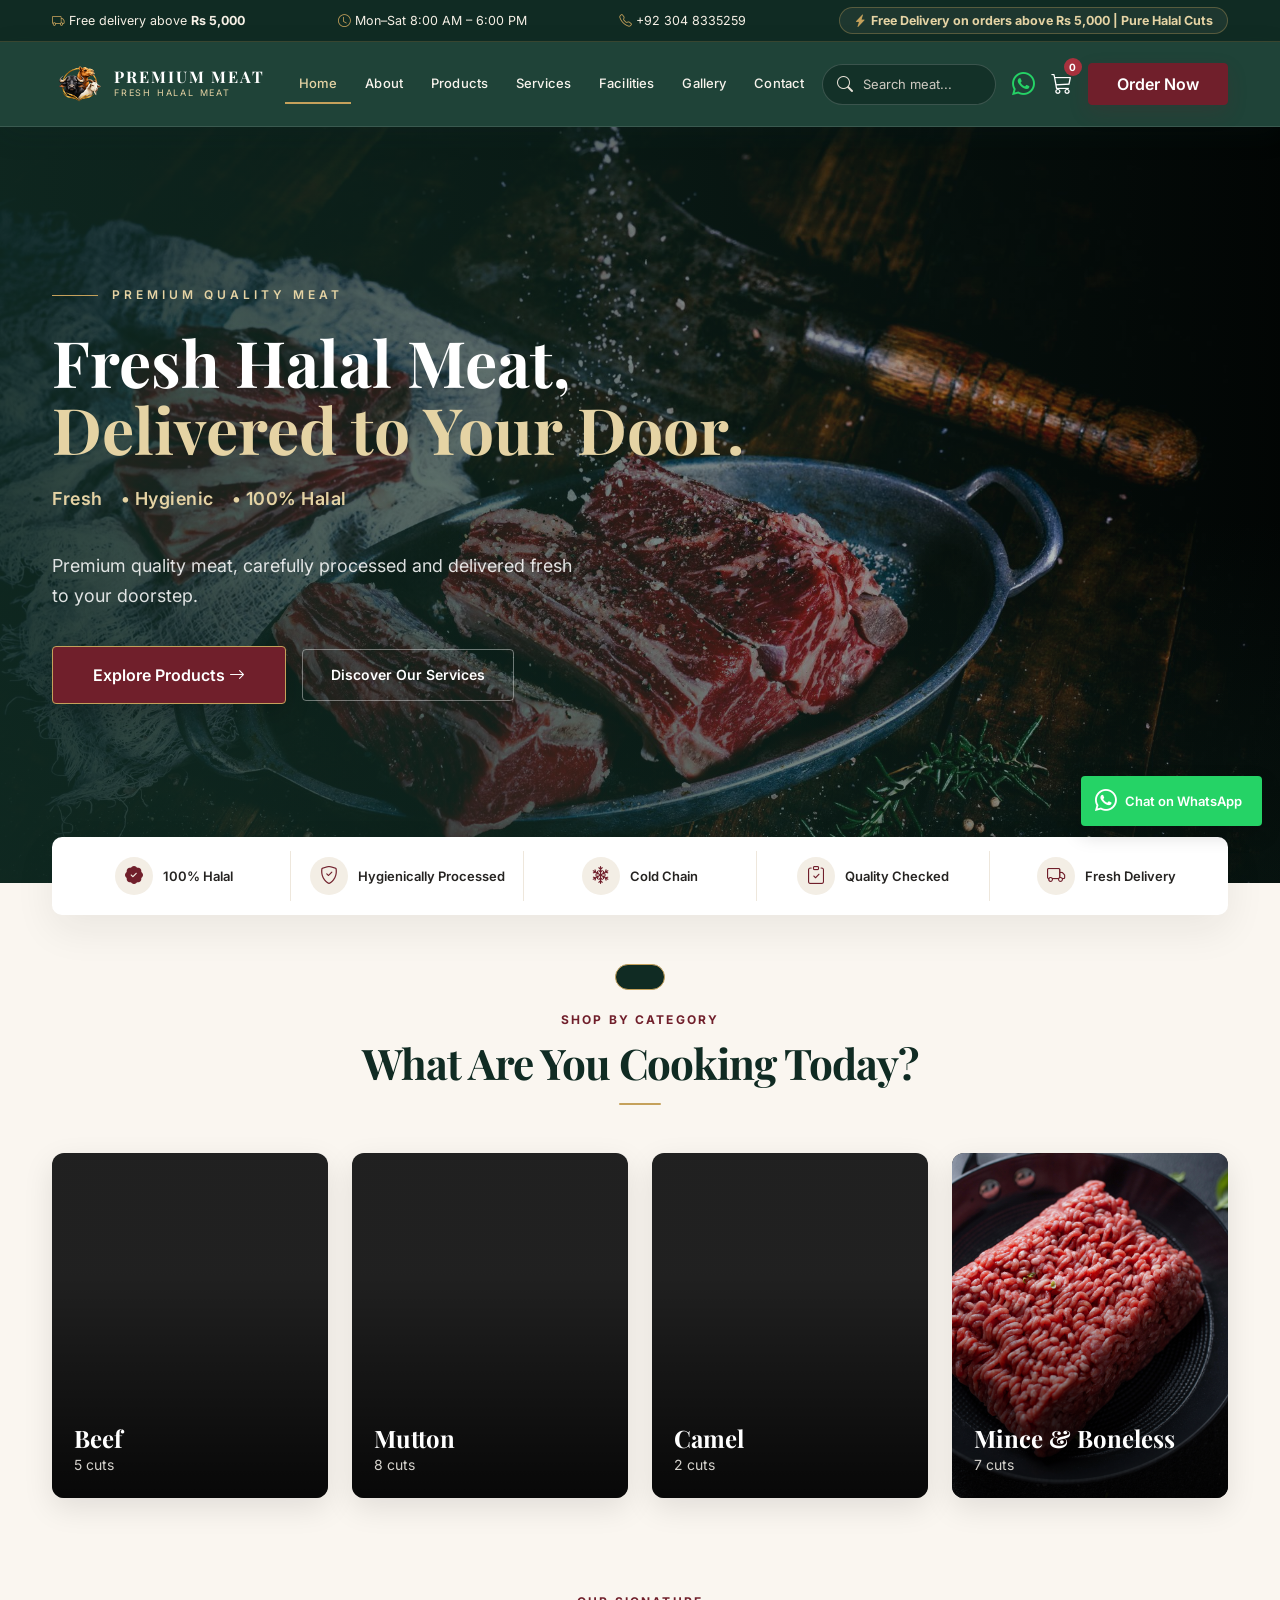
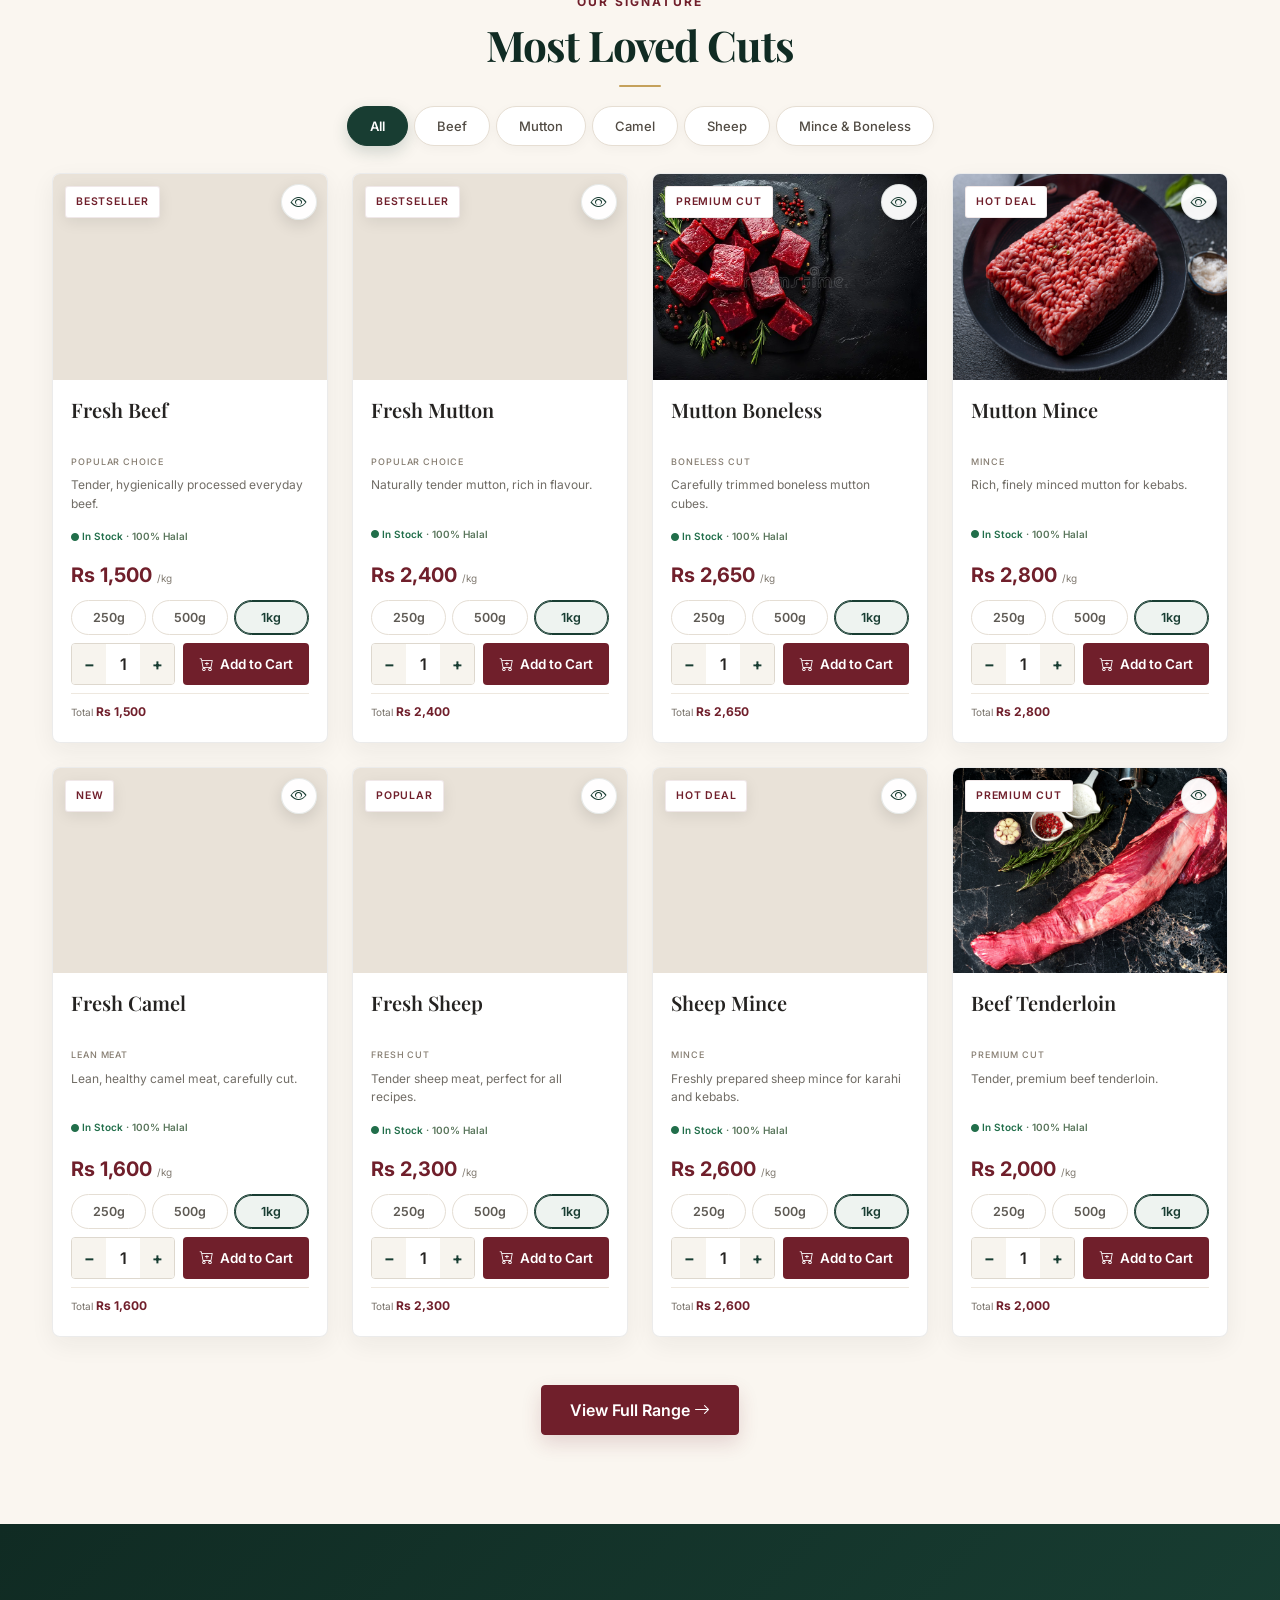
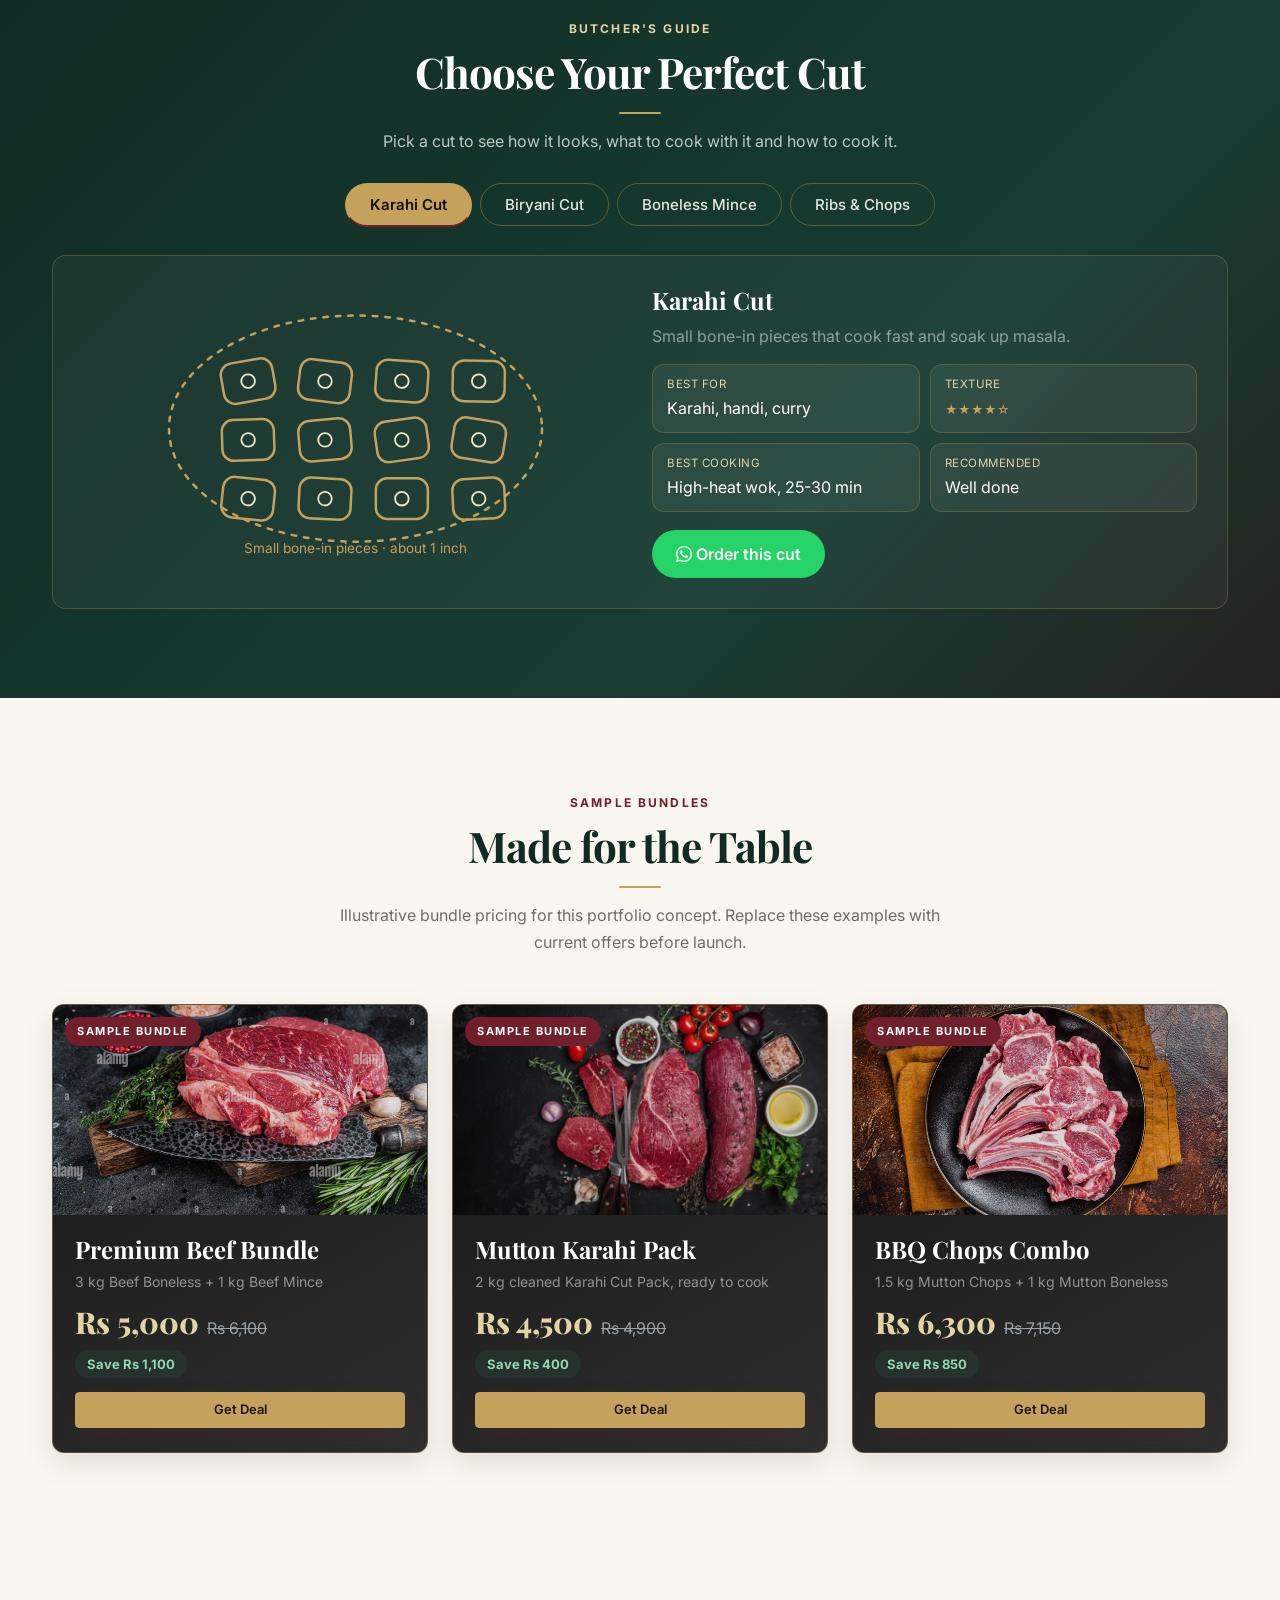
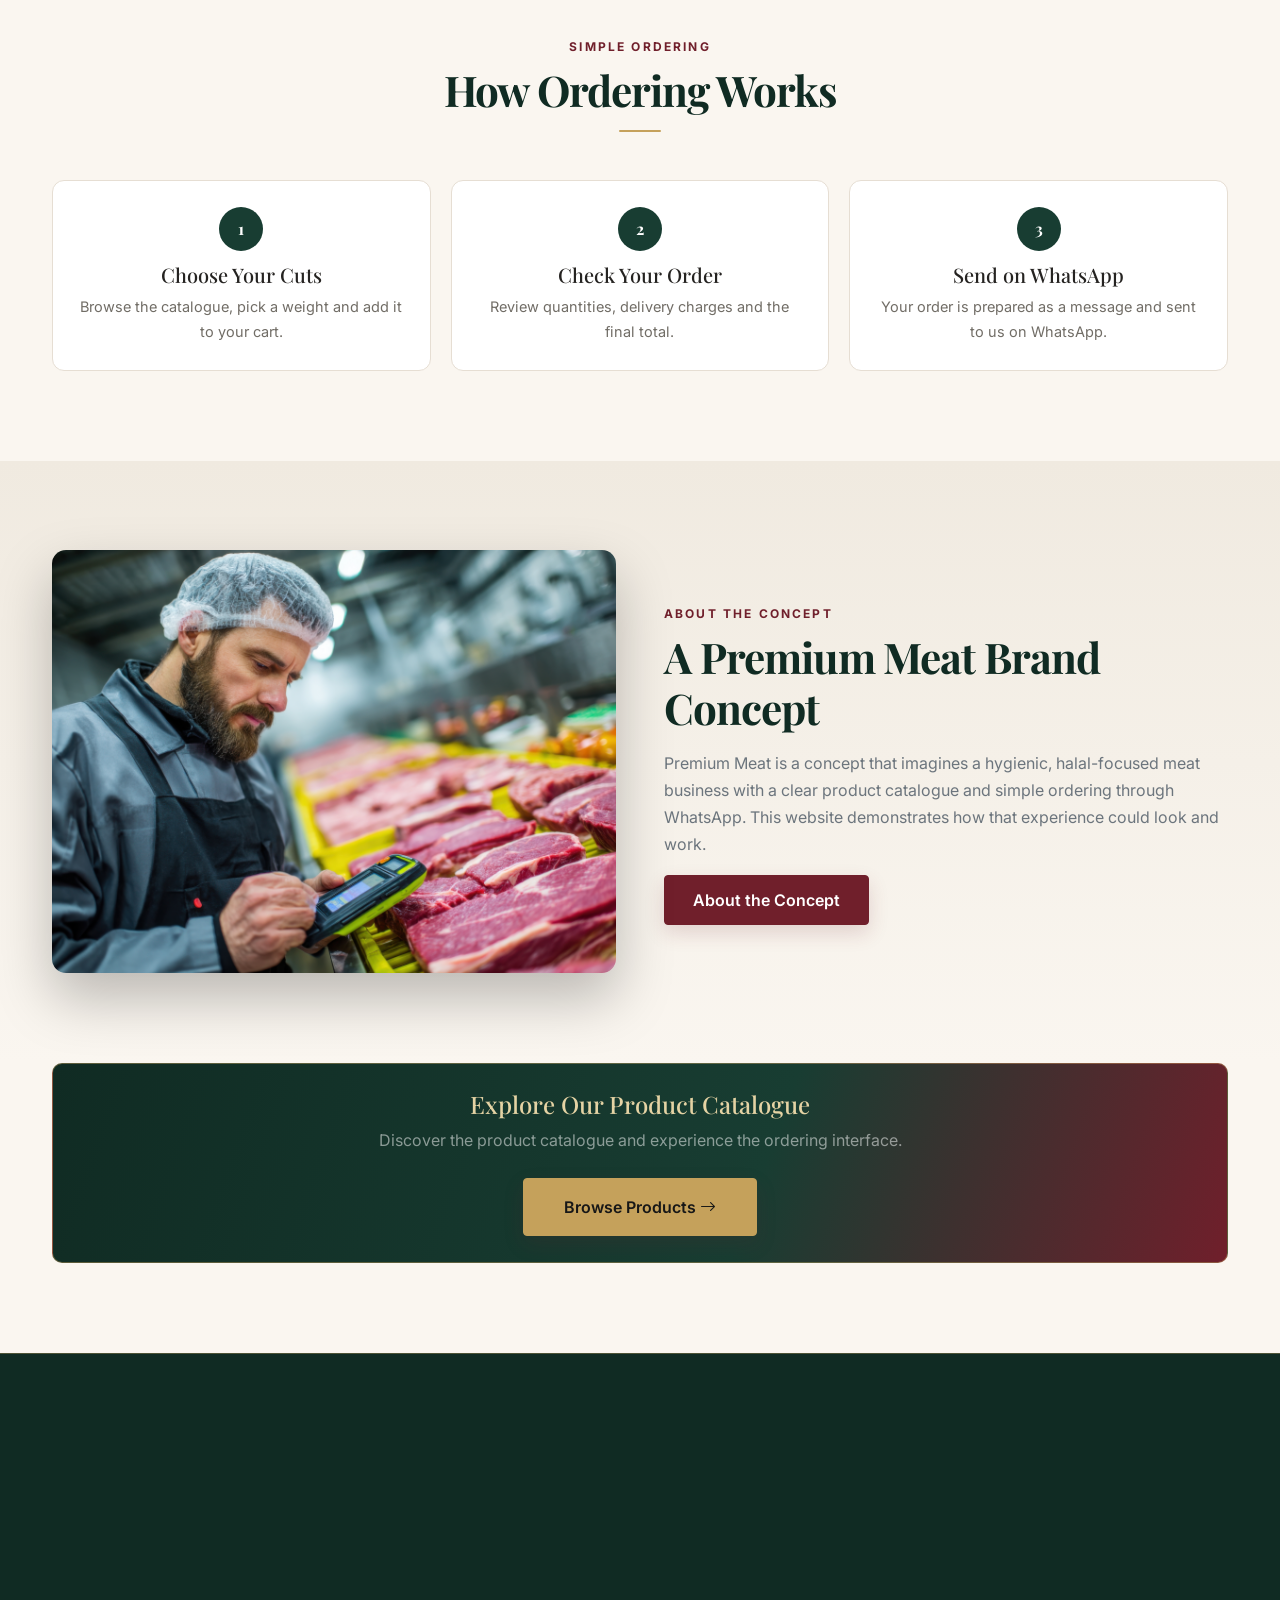
==== commit 1538095a: "Update website from latest attached files" ====
--- a/index.html
+++ b/index.html
@@ -1,18 +1,19 @@
 <!DOCTYPE html>
 <html lang="en"><head>
 <meta charset="UTF-8"><meta name="viewport" content="width=device-width, initial-scale=1.0">
-<meta name="description" content="Premium Slaughter House offers fresh, hygienic and halal meat with convenient ordering and delivery in Lahore.">
+<meta name="description" content="Premium Meat offers fresh, hygienic and halal meat with convenient ordering and delivery in Lahore.">
 <meta name="theme-color" content="#171717">
-<meta property="og:type" content="website"><meta property="og:title" content="Premium Slaughter House | Fresh Halal Meat in Lahore"><meta property="og:description" content="Premium Slaughter House offers fresh, hygienic and halal meat with convenient ordering and delivery in Lahore."><!-- add og:url / canonical with your real deployed address -->
-<title>Premium Slaughter House | Fresh Halal Meat in Lahore</title>
-<link rel="icon" href="images/favicon.jpg" type="image/jpeg">
+<meta property="og:type" content="website"><meta property="og:title" content="Premium Meat | Fresh Halal Meat in Lahore"><meta property="og:description" content="Premium Meat offers fresh, hygienic and halal meat with convenient ordering and delivery in Lahore."><!-- add og:url / canonical with your real deployed address -->
+<title>Premium Meat | Fresh Halal Meat in Lahore</title>
+<link rel="icon" href="images/favicon.svg" type="image/svg+xml">
 <link rel="preconnect" href="https://cdn.jsdelivr.net" crossorigin>
 <link href="https://cdn.jsdelivr.net/npm/bootstrap@5.3.3/dist/css/bootstrap.min.css" rel="stylesheet">
 <link href="https://cdn.jsdelivr.net/npm/bootstrap-icons@1.11.3/font/bootstrap-icons.min.css" rel="stylesheet">
 <link rel="preconnect" href="https://fonts.googleapis.com"><link rel="preconnect" href="https://fonts.gstatic.com" crossorigin>
 <link href="https://fonts.googleapis.com/css2?family=Inter:wght@400;500;600;700&family=Playfair+Display:wght@600;700&display=swap" rel="stylesheet">
-<link href="css/style.css?v=20261020" rel="stylesheet">
-<link rel="preload" as="image" href="images/home/hero-image1.jpg" fetchpriority="high"><!-- hero image starts loading immediately -->
+<link href="css/style.css?v=20261026" rel="stylesheet">
+<link href="css/premium-theme.css" rel="stylesheet">
+<link rel="preload" as="image" href="images/home/hero-image.jpg" fetchpriority="high"><!-- load the actual hero image early -->
 </head><body>
 <!-- Accessibility: keyboard users can jump straight to the content -->
 <a class="skip" href="#main">Skip to content</a>
@@ -26,7 +27,7 @@
 <!-- ===== SECTION: Navigation Bar ===== -->
 <nav class="navbar navbar-expand-lg sticky-top"><div class="container">
 <!-- Logo + brand name -->
-<a class="navbar-brand d-flex align-items-center gap-2" href="index.html"><img class="logo" src="images/logo.jpg" alt="Logo"><div><div class="brand-t">PREMIUM</div><div class="brand-s">Slaughter House</div></div></a>
+<a class="navbar-brand d-flex align-items-center gap-2" href="index.html"><img class="logo" src="images/logo-optimized.png" alt="Premium Meat logo" width="44" height="44"><div><div class="brand-t">PREMIUM MEAT</div><div class="brand-s">Fresh Halal Meat</div></div></a>
 <!-- Mobile menu button -->
 <button class="navbar-toggler" data-bs-toggle="collapse" data-bs-target="#nv" aria-controls="nv" aria-expanded="false" aria-label="Menu"><span class="tg"></span><span class="tg"></span><span class="tg"></span></button><!-- animated hamburger: turns into X -->
 <!-- Menu links; the current page gets a gold underline (class "active") -->
@@ -40,7 +41,7 @@
 <section class="hero"><!-- background image + rgba(0,0,0,.6) overlay + slow zoom: css/style.css (.hero, .hero::before, .hero::after) -->
 <div class="container position-relative" style="z-index:2"><div class="row"><div class="col-lg-8">
 <div class="hero-eyebrow">Premium Quality Meat</div><!-- 1. eyebrow -->
-<h1>Premium Meat,<br><em>Pure Excellence.</em></h1><!-- 2. headline -->
+<h1>Fresh Halal Meat,<br><em>Delivered to Your Door.</em></h1><!-- 2. headline -->
 <p class="lead2"><span class="hero-sub"><span>Fresh</span><span>&bull; Hygienic</span><span>&bull; 100% Halal</span></span><br>Premium quality meat, carefully processed and delivered fresh to your doorstep.</p><!-- 3. supporting text -->
 <div class="hero-cta"><a href="products.html" class="btn btn-gold btn-lg-x">Explore Products <i class="bi bi-arrow-right" aria-hidden="true"></i></a><!-- ONE dominant CTA --><a href="services.html" class="link-sec">Discover Our Services</a><!-- ONE quiet secondary CTA --></div>
 </div></div></div></section>
@@ -63,12 +64,12 @@
 
 <!-- ===== SECTION: Butcher's Guide (tabs, line-art diagram, detail facts) ===== -->
 <section class="sec dark cutsec"><div class="container"><div class="text-center mb-4 reveal"><span class="eyebrow">Butcher's Guide</span><h2 class="sec-title">Choose Your Perfect Cut</h2><p class="sec-sub">Pick a cut to see how it looks, what to cook with it and how to cook it.</p></div>
-<ul class="nav nav-pills cutnav justify-content-center mb-4 reveal" role="tablist"><li class="nav-item" role="presentation"><button class="nav-link active" data-bs-toggle="pill" data-bs-target="#cutkarahi" type="button" role="tab">Karahi Cut</button></li><li class="nav-item" role="presentation"><button class="nav-link" data-bs-toggle="pill" data-bs-target="#cutbiryani" type="button" role="tab">Biryani Cut</button></li><li class="nav-item" role="presentation"><button class="nav-link" data-bs-toggle="pill" data-bs-target="#cutmince" type="button" role="tab">Boneless Mince</button></li><li class="nav-item" role="presentation"><button class="nav-link" data-bs-toggle="pill" data-bs-target="#cutribs" type="button" role="tab">Ribs &amp; Chops</button></li></ul><div class="tab-content cutbox reveal z"><!-- Tab panel: Karahi Cut --><div class="tab-pane fade show active" id="cutkarahi" role="tabpanel"><div class="row align-items-center g-4"><div class="col-md-6"><svg viewBox="0 0 360 230" class="cutsvg" role="img" aria-label="karahi cut diagram"><ellipse class="ln" cx="180" cy="112" rx="165" ry="100" stroke-dasharray="4 7"/><g transform="rotate(0 80 60)"><rect class="ln" x="80" y="60" width="40" height="32" rx="9"/><circle class="ln2" cx="100" cy="76" r="6"/></g><g transform="rotate(23 142 60)"><rect class="ln" x="142" y="60" width="40" height="32" rx="9"/><circle class="ln2" cx="162" cy="76" r="6"/></g><g transform="rotate(46 204 60)"><rect class="ln" x="204" y="60" width="40" height="32" rx="9"/><circle class="ln2" cx="224" cy="76" r="6"/></g><g transform="rotate(69 266 60)"><rect class="ln" x="266" y="60" width="40" height="32" rx="9"/><circle class="ln2" cx="286" cy="76" r="6"/></g><g transform="rotate(92 94 106)"><rect class="ln" x="94" y="106" width="40" height="32" rx="9"/><circle class="ln2" cx="114" cy="122" r="6"/></g><g transform="rotate(115 156 106)"><rect class="ln" x="156" y="106" width="40" height="32" rx="9"/><circle class="ln2" cx="176" cy="122" r="6"/></g><g transform="rotate(138 218 106)"><rect class="ln" x="218" y="106" width="40" height="32" rx="9"/><circle class="ln2" cx="238" cy="122" r="6"/></g><g transform="rotate(161 280 106)"><rect class="ln" x="280" y="106" width="40" height="32" rx="9"/><circle class="ln2" cx="300" cy="122" r="6"/></g><g transform="rotate(184 80 152)"><rect class="ln" x="80" y="152" width="40" height="32" rx="9"/><circle class="ln2" cx="100" cy="168" r="6"/></g><g transform="rotate(207 142 152)"><rect class="ln" x="142" y="152" width="40" height="32" rx="9"/><circle class="ln2" cx="162" cy="168" r="6"/></g><g transform="rotate(230 204 152)"><rect class="ln" x="204" y="152" width="40" height="32" rx="9"/><circle class="ln2" cx="224" cy="168" r="6"/></g><g transform="rotate(253 266 152)"><rect class="ln" x="266" y="152" width="40" height="32" rx="9"/><circle class="ln2" cx="286" cy="168" r="6"/></g><text x="180" y="222" text-anchor="middle" fill="#f39c12" font-size="12" font-family="Inter">Small bone-in pieces · about 1 inch</text></svg></div><div class="col-md-6"><h3 class="text-white">Karahi Cut</h3><p class="text-white-50 mb-0">Small bone-in pieces that cook fast and soak up masala.</p><div class="facts"><!-- detail facts --><div><small>Best for</small>Karahi, handi, curry</div><div><small>Texture</small><span class="stars" aria-label="Texture rating">&#9733;&#9733;&#9733;&#9733;&#9734;</span></div><div><small>Best cooking</small>High-heat wok, 25-30 min</div><div><small>Recommended</small>Well done</div></div><a data-wa data-msg="Hello, I want my meat in: Mutton Karahi Cut" target="_blank" rel="noopener" class="btn btn-wa"><i class="bi bi-whatsapp" aria-hidden="true"></i> Order this cut</a></div></div></div><!-- Tab panel: Biryani Cut --><div class="tab-pane fade" id="cutbiryani" role="tabpanel"><div class="row align-items-center g-4"><div class="col-md-6"><svg viewBox="0 0 360 230" class="cutsvg" role="img" aria-label="biryani cut diagram"><ellipse class="ln" cx="180" cy="112" rx="165" ry="100" stroke-dasharray="4 7"/><g transform="rotate(-20 62 58)"><rect class="ln" x="62" y="58" width="74" height="52" rx="14"/><rect class="ln2" x="88" y="78" width="22" height="12" rx="6"/></g><g transform="rotate(-3 160 58)"><rect class="ln" x="160" y="58" width="74" height="52" rx="14"/><rect class="ln2" x="186" y="78" width="22" height="12" rx="6"/></g><g transform="rotate(14 258 58)"><rect class="ln" x="258" y="58" width="74" height="52" rx="14"/><rect class="ln2" x="284" y="78" width="22" height="12" rx="6"/></g><g transform="rotate(31 62 128)"><rect class="ln" x="62" y="128" width="74" height="52" rx="14"/><rect class="ln2" x="88" y="148" width="22" height="12" rx="6"/></g><g transform="rotate(48 160 128)"><rect class="ln" x="160" y="128" width="74" height="52" rx="14"/><rect class="ln2" x="186" y="148" width="22" height="12" rx="6"/></g><g transform="rotate(65 258 128)"><rect class="ln" x="258" y="128" width="74" height="52" rx="14"/><rect class="ln2" x="284" y="148" width="22" height="12" rx="6"/></g><text x="180" y="222" text-anchor="middle" fill="#f39c12" font-size="12" font-family="Inter">Medium bone-in pieces · about 2 inch</text></svg></div><div class="col-md-6"><h3 class="text-white">Biryani Cut</h3><p class="text-white-50 mb-0">Medium bone-in pieces that stay juicy in long, slow cooking.</p><div class="facts"><!-- detail facts --><div><small>Best for</small>Biryani, pulao, korma</div><div><small>Texture</small><span class="stars" aria-label="Texture rating">&#9733;&#9733;&#9733;&#9733;&#9733;</span></div><div><small>Best cooking</small>Slow dum (steam), 45-60 min</div><div><small>Recommended</small>Fall-apart tender</div></div><a data-wa data-msg="Hello, I want my meat in: Biryani Cut" target="_blank" rel="noopener" class="btn btn-wa"><i class="bi bi-whatsapp" aria-hidden="true"></i> Order this cut</a></div></div></div><!-- Tab panel: Boneless Mince --><div class="tab-pane fade" id="cutmince" role="tabpanel"><div class="row align-items-center g-4"><div class="col-md-6"><svg viewBox="0 0 360 230" class="cutsvg" role="img" aria-label="mince cut diagram"><ellipse class="ln" cx="180" cy="112" rx="165" ry="100" stroke-dasharray="4 7"/><rect class="ln" x="48" y="52" width="120" height="58" rx="28"/><path class="ln2" d="M62 76 q30 -14 60 0 M68 94 q26 12 52 0"/><rect class="ln" x="48" y="130" width="120" height="58" rx="28"/><path class="ln2" d="M62 154 q30 -14 60 0 M68 172 q26 12 52 0"/><circle class="ln2" cx="215" cy="70" r="4"/><circle class="ln2" cx="232" cy="76" r="4"/><circle class="ln2" cx="249" cy="70" r="4"/><circle class="ln2" cx="266" cy="76" r="4"/><circle class="ln2" cx="283" cy="70" r="4"/><circle class="ln2" cx="300" cy="76" r="4"/><circle class="ln2" cx="215" cy="94" r="4"/><circle class="ln2" cx="232" cy="100" r="4"/><circle class="ln2" cx="249" cy="94" r="4"/><circle class="ln2" cx="266" cy="100" r="4"/><circle class="ln2" cx="283" cy="94" r="4"/><circle class="ln2" cx="300" cy="100" r="4"/><circle class="ln2" cx="215" cy="118" r="4"/><circle class="ln2" cx="232" cy="124" r="4"/><circle class="ln2" cx="249" cy="118" r="4"/><circle class="ln2" cx="266" cy="124" r="4"/><circle class="ln2" cx="283" cy="118" r="4"/><circle class="ln2" cx="300" cy="124" r="4"/><circle class="ln2" cx="215" cy="142" r="4"/><circle class="ln2" cx="232" cy="148" r="4"/><circle class="ln2" cx="249" cy="142" r="4"/><circle class="ln2" cx="266" cy="148" r="4"/><circle class="ln2" cx="283" cy="142" r="4"/><circle class="ln2" cx="300" cy="148" r="4"/><circle class="ln2" cx="215" cy="166" r="4"/><circle class="ln2" cx="232" cy="172" r="4"/><text x="180" y="222" text-anchor="middle" fill="#f39c12" font-size="12" font-family="Inter">Boneless slabs &amp; fine mince · zero bone</text></svg></div><div class="col-md-6"><h3 class="text-white">Boneless Mince</h3><p class="text-white-50 mb-0">Trimmed lean meat and fine mince, no bones or excess fat.</p><div class="facts"><!-- detail facts --><div><small>Best for</small>Kebabs, shami, keema</div><div><small>Texture</small><span class="stars" aria-label="Texture rating">&#9733;&#9733;&#9733;&#9733;&#9734;</span></div><div><small>Best cooking</small>Pan-fry or grill</div><div><small>Recommended</small>Medium-well</div></div><a data-wa data-msg="Hello, I want my meat in: Boneless Mince" target="_blank" rel="noopener" class="btn btn-wa"><i class="bi bi-whatsapp" aria-hidden="true"></i> Order this cut</a></div></div></div><!-- Tab panel: Ribs &amp; Chops --><div class="tab-pane fade" id="cutribs" role="tabpanel"><div class="row align-items-center g-4"><div class="col-md-6"><svg viewBox="0 0 360 230" class="cutsvg" role="img" aria-label="ribs cut diagram"><ellipse class="ln" cx="180" cy="112" rx="165" ry="100" stroke-dasharray="4 7"/><path class="ln" d="M60 70 Q180 40 300 70 L300 160 Q180 190 60 160 Z"/><path class="ln2" d="M80 56 Q86 115 80 172"/><path class="ln2" d="M114 56 Q120 115 114 172"/><path class="ln2" d="M148 56 Q154 115 148 172"/><path class="ln2" d="M182 56 Q188 115 182 172"/><path class="ln2" d="M216 56 Q222 115 216 172"/><path class="ln2" d="M250 56 Q256 115 250 172"/><path class="ln2" d="M284 56 Q290 115 284 172"/><text x="180" y="222" text-anchor="middle" fill="#f39c12" font-size="12" font-family="Inter">Full rack / chops · BBQ ready</text></svg></div><div class="col-md-6"><h3 class="text-white">Ribs &amp; Chops</h3><p class="text-white-50 mb-0">Rack-cut ribs and chops with natural marbling.</p><div class="facts"><!-- detail facts --><div><small>Best for</small>BBQ, grill, steaks</div><div><small>Texture</small><span class="stars" aria-label="Texture rating">&#9733;&#9733;&#9733;&#9733;&#9733;</span></div><div><small>Best cooking</small>Grill or slow BBQ</div><div><small>Recommended</small>Medium to well</div></div><a data-wa data-msg="Hello, I want my meat in: Ribs & Chops" target="_blank" rel="noopener" class="btn btn-wa"><i class="bi bi-whatsapp" aria-hidden="true"></i> Order this cut</a></div></div></div></div></div></section>
+<ul class="nav nav-pills cutnav justify-content-center mb-4 reveal" role="tablist"><li class="nav-item" role="presentation"><button class="nav-link active" data-bs-toggle="pill" data-bs-target="#cutkarahi" type="button" role="tab">Karahi Cut</button></li><li class="nav-item" role="presentation"><button class="nav-link" data-bs-toggle="pill" data-bs-target="#cutbiryani" type="button" role="tab">Biryani Cut</button></li><li class="nav-item" role="presentation"><button class="nav-link" data-bs-toggle="pill" data-bs-target="#cutmince" type="button" role="tab">Boneless Mince</button></li><li class="nav-item" role="presentation"><button class="nav-link" data-bs-toggle="pill" data-bs-target="#cutribs" type="button" role="tab">Ribs &amp; Chops</button></li></ul><div class="tab-content cutbox reveal z"><!-- Tab panel: Karahi Cut --><div class="tab-pane fade show active" id="cutkarahi" role="tabpanel"><div class="row align-items-center g-4"><div class="col-md-6"><svg viewBox="0 0 360 230" class="cutsvg" role="img" aria-label="karahi cut diagram"><ellipse class="ln" cx="180" cy="112" rx="165" ry="100" stroke-dasharray="4 7"/><g transform="rotate(-10 85 70)"><rect class="ln" x="62" y="52" width="46" height="36" rx="10"/><circle class="ln2" cx="85" cy="70" r="6"/></g><g transform="rotate(7 153 70)"><rect class="ln" x="130" y="52" width="46" height="36" rx="10"/><circle class="ln2" cx="153" cy="70" r="6"/></g><g transform="rotate(4 221 70)"><rect class="ln" x="198" y="52" width="46" height="36" rx="10"/><circle class="ln2" cx="221" cy="70" r="6"/></g><g transform="rotate(1 289 70)"><rect class="ln" x="266" y="52" width="46" height="36" rx="10"/><circle class="ln2" cx="289" cy="70" r="6"/></g><g transform="rotate(-2 85 122)"><rect class="ln" x="62" y="104" width="46" height="36" rx="10"/><circle class="ln2" cx="85" cy="122" r="6"/></g><g transform="rotate(-5 153 122)"><rect class="ln" x="130" y="104" width="46" height="36" rx="10"/><circle class="ln2" cx="153" cy="122" r="6"/></g><g transform="rotate(-8 221 122)"><rect class="ln" x="198" y="104" width="46" height="36" rx="10"/><circle class="ln2" cx="221" cy="122" r="6"/></g><g transform="rotate(9 289 122)"><rect class="ln" x="266" y="104" width="46" height="36" rx="10"/><circle class="ln2" cx="289" cy="122" r="6"/></g><g transform="rotate(6 85 174)"><rect class="ln" x="62" y="156" width="46" height="36" rx="10"/><circle class="ln2" cx="85" cy="174" r="6"/></g><g transform="rotate(3 153 174)"><rect class="ln" x="130" y="156" width="46" height="36" rx="10"/><circle class="ln2" cx="153" cy="174" r="6"/></g><g transform="rotate(0 221 174)"><rect class="ln" x="198" y="156" width="46" height="36" rx="10"/><circle class="ln2" cx="221" cy="174" r="6"/></g><g transform="rotate(-3 289 174)"><rect class="ln" x="266" y="156" width="46" height="36" rx="10"/><circle class="ln2" cx="289" cy="174" r="6"/></g><text x="180" y="222" text-anchor="middle" fill="#C6A15B" font-size="12" font-family="Inter">Small bone-in pieces · about 1 inch</text></svg></div><div class="col-md-6"><h3 class="text-white">Karahi Cut</h3><p class="text-white-50 mb-0">Small bone-in pieces that cook fast and soak up masala.</p><div class="facts"><!-- detail facts --><div><small>Best for</small>Karahi, handi, curry</div><div><small>Texture</small><span class="stars" aria-label="Texture rating">&#9733;&#9733;&#9733;&#9733;&#9734;</span></div><div><small>Best cooking</small>High-heat wok, 25-30 min</div><div><small>Recommended</small>Well done</div></div><a data-wa data-msg="Hello, I want my meat in: Mutton Karahi Cut" target="_blank" rel="noopener" class="btn btn-wa"><i class="bi bi-whatsapp" aria-hidden="true"></i> Order this cut</a></div></div></div><!-- Tab panel: Biryani Cut --><div class="tab-pane fade" id="cutbiryani" role="tabpanel"><div class="row align-items-center g-4"><div class="col-md-6"><svg viewBox="0 0 360 230" class="cutsvg" role="img" aria-label="biryani cut diagram"><ellipse class="ln" cx="180" cy="112" rx="165" ry="100" stroke-dasharray="4 7"/><g transform="rotate(-5 92 83)"><rect class="ln" x="52" y="56" width="80" height="54" rx="14"/><rect class="ln2" x="81" y="77" width="22" height="12" rx="6"/></g><g transform="rotate(0 190 83)"><rect class="ln" x="150" y="56" width="80" height="54" rx="14"/><rect class="ln2" x="179" y="77" width="22" height="12" rx="6"/></g><g transform="rotate(5 288 83)"><rect class="ln" x="248" y="56" width="80" height="54" rx="14"/><rect class="ln2" x="277" y="77" width="22" height="12" rx="6"/></g><g transform="rotate(-5 92 153)"><rect class="ln" x="52" y="126" width="80" height="54" rx="14"/><rect class="ln2" x="81" y="147" width="22" height="12" rx="6"/></g><g transform="rotate(0 190 153)"><rect class="ln" x="150" y="126" width="80" height="54" rx="14"/><rect class="ln2" x="179" y="147" width="22" height="12" rx="6"/></g><g transform="rotate(5 288 153)"><rect class="ln" x="248" y="126" width="80" height="54" rx="14"/><rect class="ln2" x="277" y="147" width="22" height="12" rx="6"/></g><text x="180" y="222" text-anchor="middle" fill="#C6A15B" font-size="12" font-family="Inter">Medium bone-in pieces · about 2 inch</text></svg></div><div class="col-md-6"><h3 class="text-white">Biryani Cut</h3><p class="text-white-50 mb-0">Medium bone-in pieces that stay juicy in long, slow cooking.</p><div class="facts"><!-- detail facts --><div><small>Best for</small>Biryani, pulao, korma</div><div><small>Texture</small><span class="stars" aria-label="Texture rating">&#9733;&#9733;&#9733;&#9733;&#9733;</span></div><div><small>Best cooking</small>Slow dum (steam), 45-60 min</div><div><small>Recommended</small>Fall-apart tender</div></div><a data-wa data-msg="Hello, I want my meat in: Biryani Cut" target="_blank" rel="noopener" class="btn btn-wa"><i class="bi bi-whatsapp" aria-hidden="true"></i> Order this cut</a></div></div></div><!-- Tab panel: Boneless Mince --><div class="tab-pane fade" id="cutmince" role="tabpanel"><div class="row align-items-center g-4"><div class="col-md-6"><svg viewBox="0 0 360 230" class="cutsvg" role="img" aria-label="mince cut diagram"><ellipse class="ln" cx="180" cy="112" rx="165" ry="100" stroke-dasharray="4 7"/><rect class="ln" x="48" y="52" width="120" height="58" rx="28"/><path class="ln2" d="M62 76 q30 -14 60 0 M68 94 q26 12 52 0"/><rect class="ln" x="48" y="130" width="120" height="58" rx="28"/><path class="ln2" d="M62 154 q30 -14 60 0 M68 172 q26 12 52 0"/><circle class="ln2" cx="215" cy="70" r="4"/><circle class="ln2" cx="232" cy="76" r="4"/><circle class="ln2" cx="249" cy="70" r="4"/><circle class="ln2" cx="266" cy="76" r="4"/><circle class="ln2" cx="283" cy="70" r="4"/><circle class="ln2" cx="300" cy="76" r="4"/><circle class="ln2" cx="215" cy="94" r="4"/><circle class="ln2" cx="232" cy="100" r="4"/><circle class="ln2" cx="249" cy="94" r="4"/><circle class="ln2" cx="266" cy="100" r="4"/><circle class="ln2" cx="283" cy="94" r="4"/><circle class="ln2" cx="300" cy="100" r="4"/><circle class="ln2" cx="215" cy="118" r="4"/><circle class="ln2" cx="232" cy="124" r="4"/><circle class="ln2" cx="249" cy="118" r="4"/><circle class="ln2" cx="266" cy="124" r="4"/><circle class="ln2" cx="283" cy="118" r="4"/><circle class="ln2" cx="300" cy="124" r="4"/><circle class="ln2" cx="215" cy="142" r="4"/><circle class="ln2" cx="232" cy="148" r="4"/><circle class="ln2" cx="249" cy="142" r="4"/><circle class="ln2" cx="266" cy="148" r="4"/><circle class="ln2" cx="283" cy="142" r="4"/><circle class="ln2" cx="300" cy="148" r="4"/><circle class="ln2" cx="215" cy="166" r="4"/><circle class="ln2" cx="232" cy="172" r="4"/><text x="180" y="222" text-anchor="middle" fill="#C6A15B" font-size="12" font-family="Inter">Boneless slabs &amp; fine mince · zero bone</text></svg></div><div class="col-md-6"><h3 class="text-white">Boneless Mince</h3><p class="text-white-50 mb-0">Trimmed lean meat and fine mince, no bones or excess fat.</p><div class="facts"><!-- detail facts --><div><small>Best for</small>Kebabs, shami, keema</div><div><small>Texture</small><span class="stars" aria-label="Texture rating">&#9733;&#9733;&#9733;&#9733;&#9734;</span></div><div><small>Best cooking</small>Pan-fry or grill</div><div><small>Recommended</small>Medium-well</div></div><a data-wa data-msg="Hello, I want my meat in: Boneless Mince" target="_blank" rel="noopener" class="btn btn-wa"><i class="bi bi-whatsapp" aria-hidden="true"></i> Order this cut</a></div></div></div><!-- Tab panel: Ribs &amp; Chops --><div class="tab-pane fade" id="cutribs" role="tabpanel"><div class="row align-items-center g-4"><div class="col-md-6"><svg viewBox="0 0 360 230" class="cutsvg" role="img" aria-label="ribs cut diagram"><ellipse class="ln" cx="180" cy="112" rx="165" ry="100" stroke-dasharray="4 7"/><path class="ln" d="M60 70 Q180 40 300 70 L300 160 Q180 190 60 160 Z"/><path class="ln2" d="M80 56 Q86 115 80 172"/><path class="ln2" d="M114 56 Q120 115 114 172"/><path class="ln2" d="M148 56 Q154 115 148 172"/><path class="ln2" d="M182 56 Q188 115 182 172"/><path class="ln2" d="M216 56 Q222 115 216 172"/><path class="ln2" d="M250 56 Q256 115 250 172"/><path class="ln2" d="M284 56 Q290 115 284 172"/><text x="180" y="222" text-anchor="middle" fill="#C6A15B" font-size="12" font-family="Inter">Full rack / chops · BBQ ready</text></svg></div><div class="col-md-6"><h3 class="text-white">Ribs &amp; Chops</h3><p class="text-white-50 mb-0">Rack-cut ribs and chops with natural marbling.</p><div class="facts"><!-- detail facts --><div><small>Best for</small>BBQ, grill, steaks</div><div><small>Texture</small><span class="stars" aria-label="Texture rating">&#9733;&#9733;&#9733;&#9733;&#9733;</span></div><div><small>Best cooking</small>Grill or slow BBQ</div><div><small>Recommended</small>Medium to well</div></div><a data-wa data-msg="Hello, I want my meat in: Ribs & Chops" target="_blank" rel="noopener" class="btn btn-wa"><i class="bi bi-whatsapp" aria-hidden="true"></i> Order this cut</a></div></div></div></div></div></section>
 <!-- ===== END SECTION: Butcher's Guide (tabs, line-art diagram, detail facts) ===== -->
 
-<!-- ===== SECTION: Special Offers (deal cards + working countdown) ===== -->
-<section class="sec"><div class="container"><div class="text-center mb-5 reveal"><span class="eyebrow">Special Offers</span><h2 class="sec-title">Limited-Time Offers</h2><p class="sec-sub">Bundles priced from our standard list, with a discount. <!-- Prices are calculated from js/data.js. The countdown resets at midnight (js/main.js): keep it only for a genuinely daily offer. --></p></div><div class="row g-3 g-lg-4" id="dealGrid"><!-- bundle cards + prices are calculated by js/render.js from the master list --></div></div></section>
-<!-- ===== END SECTION: Special Offers (deal cards + working countdown) ===== -->
+<!-- ===== SECTION: Sample Bundle Offers ===== -->
+<section class="sec"><div class="container"><div class="text-center mb-5 reveal"><span class="eyebrow">Sample Bundles</span><h2 class="sec-title">Made for the Table</h2><p class="sec-sub">Illustrative bundle pricing for this portfolio concept. Replace these examples with current offers before launch.</p></div><div class="row g-3 g-lg-4" id="dealGrid"><!-- bundle cards + prices are calculated by js/render.js from the master list --></div></div></section>
+<!-- ===== END SECTION: Sample Bundle Offers ===== -->
 
 <!-- ===== SECTION: How Ordering Works (3 simple steps) ===== -->
 <section class="sec"><div class="container"><div class="text-center mb-5 reveal"><span class="eyebrow">Simple Ordering</span><h2 class="sec-title">How Ordering Works</h2></div><ol class="how list-unstyled"><li class="reveal" data-d="0"><div class="hn">1</div><h3 class="h5">Choose Your Cuts</h3><p>Browse the catalogue, pick a weight and add it to your cart.</p></li><li class="reveal" data-d="100"><div class="hn">2</div><h3 class="h5">Check Your Order</h3><p>Review quantities, delivery charges and the final total.</p></li><li class="reveal" data-d="200"><div class="hn">3</div><h3 class="h5">Send on WhatsApp</h3><p>Your order is prepared as a message and sent to us on WhatsApp.</p></li></ol></div></section>
@@ -76,37 +77,36 @@
 
 <!-- ===== SECTION: More Than Just Meat (Story) ===== -->
 <section class="more sec"><div class="container"><div class="row g-5 align-items-center">
-<div class="col-lg-5 reveal l"><div class="imgwrap"><img src="images/home/quality-inspection.jpeg" alt="Quality inspection at our facility" loading="lazy" decoding="async"></div></div>
-<div class="col-lg-4 reveal z"><span class="eyebrow">Our Story</span><h2 class="sec-title">More Than Just Meat!</h2><p class="text-secondary mt-3">At Premium Slaughter House, we serve trust in every cut. From strict hygiene to careful halal processing, our passion is bringing the best meat to your family's table.</p><a href="about.html" class="btn btn-crim">Our Story</a></div>
-<div class="col-lg-3 reveal r"><div class="d-grid gap-2 mb-3"><div class="mini"><i class="bi bi-heart" aria-hidden="true"></i>Made with Care</div><div class="mini"><i class="bi bi-gem" aria-hidden="true"></i>Premium Quality</div><div class="mini"><i class="bi bi-patch-check" aria-hidden="true"></i>100% Halal</div><div class="mini"><i class="bi bi-snow2" aria-hidden="true"></i>Always Fresh</div></div></div></div></div></section>
+<div class="col-lg-6 reveal l"><div class="imgwrap"><img src="images/home/quality-inspection.jpeg" alt="Quality inspection (illustrative image)" loading="lazy" decoding="async"></div></div>
+<div class="col-lg-6 reveal r"><span class="eyebrow">About the Concept</span><h2 class="sec-title">A Premium Meat Brand Concept</h2><p class="text-secondary mt-3">Premium Meat is a concept that imagines a hygienic, halal-focused meat business with a clear product catalogue and simple ordering through WhatsApp. This website demonstrates how that experience could look and work.</p><a href="about.html" class="btn btn-crim">About the Concept</a></div></div></div></div></section>
 <!-- ===== END SECTION: More Than Just Meat (Story) ===== -->
 
 <!-- ===== SECTION: Final Call To Action ===== -->
-<section class="sec pt-0"><div class="container"><div class="appstrip text-center reveal"><h2 class="h3 mb-2" style="color:var(--lgold)">Explore the Premium Meat Collection</h2><p class="text-white-50 mb-4">Discover the product catalogue and experience the ordering interface.</p><a href="products.html" class="btn btn-gold btn-lg-x">Browse Products <i class="bi bi-arrow-right" aria-hidden="true"></i></a></div></div></section>
+<section class="sec pt-0"><div class="container"><div class="appstrip text-center reveal"><h2 class="h3 mb-2" style="color:var(--lgold)">Explore Our Product Catalogue</h2><p class="text-white-50 mb-4">Discover the product catalogue and experience the ordering interface.</p><a href="products.html" class="btn btn-gold btn-lg-x">Browse Products <i class="bi bi-arrow-right" aria-hidden="true"></i></a></div></div></section>
 <!-- ===== END SECTION: Final Call To Action ===== -->
 
 </main><!-- end of page content -->
 <!-- ===== SECTION: Footer ===== -->
 <footer>
-<div class="fnews py-4"><div class="container d-flex flex-wrap align-items-center justify-content-between gap-3"><div><div class="fh mb-0">Exclusive Offers</div><small>Weekly deals &amp; fresh arrivals, straight to your inbox.</small></div><!-- newsletter band --><form id="newsForm" class="d-flex gap-2" style="min-width:min(100%,380px)"><input type="email" required class="form-control" placeholder="Enter your email" aria-label="Email address"><button class="btn btn-gold py-2">Subscribe</button><!-- same style as the navbar "Order Now" button --></form></div></div>
+<div class="fnews py-4"><div class="container d-flex flex-wrap align-items-center justify-content-between gap-3"><div><div class="fh mb-0">Need help choosing a cut?</div><small>Tell us what you’re cooking and we’ll help you find the right cut.</small></div><a data-wa data-msg="Hello, I would like help choosing a cut." target="_blank" rel="noopener" class="btn btn-gold py-2">Talk to our team <i class="bi bi-arrow-up-right" aria-hidden="true"></i></a></div></div>
 <div class="container pt-5 pb-4 fcols"><div class="row g-4">
 <!-- Column 1: brand -->
-<div class="col-lg-4"><div class="d-flex align-items-center gap-2 mb-3"><img src="images/logo.jpg" alt="Premium Slaughter House logo" width="52" height="52" style="object-fit:contain;border-radius:8px"><div><div class="brand-t">PREMIUM</div><div class="brand-s">Slaughter House</div></div></div><p>Fresh, hygienic, halal-focused premium meat, with simple online ordering through WhatsApp.</p></div>
+<div class="col-lg-4"><div class="d-flex align-items-center gap-2 mb-3"><img src="images/logo-optimized.png" alt="Premium Meat logo" width="48" height="48"><div><div class="brand-t">PREMIUM MEAT</div><div class="brand-s">Fresh Halal Meat</div></div></div><p>Fresh, hygienic, halal-focused premium meat, with simple online ordering through WhatsApp.</p></div>
 <!-- Column 2: quick links -->
 <div class="col-6 col-lg-2"><div class="fh">Quick Links</div><a href="index.html">Home</a><a href="about.html">About</a><a href="products.html">Products</a><a href="services.html">Services</a></div>
 <!-- Column 3: explore -->
 <div class="col-6 col-lg-2"><div class="fh">Explore</div><a href="facilities.html">Facilities</a><a href="gallery.html">Gallery</a><a href="contact.html">Contact</a><a href="order.html">Order</a></div>
 <!-- Column 4: contact + demo information -->
-<div class="col-lg-4"><div class="fh">Contact</div><a href="tel:+923048335259"><i class="bi bi-telephone text-warning" aria-hidden="true"></i> +92 304 8335259</a><a data-wa target="_blank" rel="noopener"><i class="bi bi-whatsapp text-warning" aria-hidden="true"></i> Order on WhatsApp</a><a href="mailto:info@premiumslaughterhouse.com"><i class="bi bi-envelope text-warning" aria-hidden="true"></i> info@premiumslaughterhouse.com</a><div><i class="bi bi-clock text-warning" aria-hidden="true"></i> Mon &ndash; Sat: 8:00 AM &ndash; 6:00 PM</div></div>
+<div class="col-lg-4"><div class="fh">Contact</div><a href="tel:+923048335259"><i class="bi bi-telephone text-warning" aria-hidden="true"></i> +92 304 8335259</a><a data-wa target="_blank" rel="noopener"><i class="bi bi-whatsapp text-warning" aria-hidden="true"></i> Order on WhatsApp</a><div><i class="bi bi-clock text-warning" aria-hidden="true"></i> Mon &ndash; Sat: 8:00 AM &ndash; 6:00 PM</div></div>
 </div></div>
 <!-- Copyright row (identical on every page) -->
-<div class="fbottom py-3"><div class="container d-flex flex-wrap justify-content-between gap-2"><span>&copy; 2026 Premium Slaughter House. All Rights Reserved.<br><!-- to link your name to GitHub/portfolio later, wrap it in <a href="YOUR-LINK"> -->Designed &amp; Developed by Khadim Hussain</span><span>Privacy Policy &nbsp;|&nbsp; Terms &amp; Conditions</span></div>
-<div class="container demo-note"><!-- remove this note if the website goes live for a real business --><strong>Portfolio Demonstration:</strong> Premium Slaughter House is a fictional business concept created by Khadim Hussain to demonstrate website design and frontend development. Product information, prices and business details are illustrative. The website does not process online payments; an order is sent as a WhatsApp message.</div></div></footer>
+<div class="fbottom py-3"><div class="container d-flex flex-wrap justify-content-between gap-2"><span>&copy; 2026 Premium Meat. All Rights Reserved.<br><!-- to link your name to GitHub/portfolio later, wrap it in <a href="YOUR-LINK"> -->Designed &amp; Developed by Khadim Hussain</span><span>Privacy Policy &nbsp;|&nbsp; Terms &amp; Conditions</span></div>
+<div class="container demo-note"><!-- remove this note if the website goes live for a real business --><strong>Portfolio Demonstration:</strong> Premium Meat is a fictional business concept created by Khadim Hussain to demonstrate website design and frontend development. Product information, prices and business details are illustrative. The website does not process online payments; an order is sent as a WhatsApp message.</div></div></footer>
 <!-- ===== END SECTION: Footer ===== -->
 <!-- Mobile bottom action bar (phones only): Call / WhatsApp / Cart -->
-<nav class="mbar" aria-label="Quick actions"><a href="tel:+923048335259"><i class="bi bi-telephone" aria-hidden="true"></i>Call</a><a data-wa data-msg="Hello Premium Slaughter House" target="_blank" rel="noopener"><i class="bi bi-whatsapp" aria-hidden="true"></i>WhatsApp</a><a href="order.html"><i class="bi bi-cart3" aria-hidden="true"></i><span>Cart <b id="cartBadgeMobile">0</b></span></a></nav>
+<nav class="mbar" aria-label="Quick actions"><a href="tel:+923048335259"><i class="bi bi-telephone" aria-hidden="true"></i>Call</a><a data-wa data-msg="Hello Premium Meat" target="_blank" rel="noopener"><i class="bi bi-whatsapp" aria-hidden="true"></i>WhatsApp</a><a href="order.html"><i class="bi bi-cart3" aria-hidden="true"></i><span>Cart <b id="cartBadgeMobile">0</b></span></a></nav>
 <!-- Floating WhatsApp button (desktop/tablet) -->
-<a class="wa" data-wa data-msg="Hello Premium Slaughter House, I want to place an order." target="_blank" rel="noopener" aria-label="Chat on WhatsApp"><i class="bi bi-whatsapp" aria-hidden="true"></i><span>Chat on WhatsApp</span></a>
+<a class="wa" data-wa data-msg="Hello Premium Meat, I want to place an order." target="_blank" rel="noopener" aria-label="Chat on WhatsApp"><i class="bi bi-whatsapp" aria-hidden="true"></i><span>Chat on WhatsApp</span></a>
 <!-- Back-to-top button -->
 <button id="toTop" aria-label="Back to top"><i class="bi bi-arrow-up" aria-hidden="true"></i></button><!-- "added to cart" message box (screen readers are told via role=status) --><div id="toast" role="status" aria-live="polite"></div>
 
@@ -124,15 +124,8 @@
 <a href="order.html" class="btn btn-link text-secondary mt-1">Go to cart &rarr;</a></div></div></div></div></div>
 <!-- ===== END SECTION: Product Quick View Modal ===== -->
 
-<!-- ===== SECTION: Deal of the Day Modal (auto-opens 5 seconds after first visit - js/main.js) ===== -->
-<div class="modal fade" id="dealModal" tabindex="-1" aria-labelledby="dealTitle" aria-hidden="true"><div class="modal-dialog modal-dialog-centered modal-lg"><div class="modal-content dm">
-<div class="dm-head"><div><small>TODAY ONLY</small><h2 id="dealTitle">Deals of the <span>Day</span></h2></div><button class="dm-close" data-bs-dismiss="modal" aria-label="Close deals"><i class="bi bi-x-lg" aria-hidden="true"></i></button></div>
-<div id="dealCar" class="carousel slide carousel-fade" data-bs-ride="carousel" data-bs-interval="4000"><div class="carousel-indicators" id="dealInd"></div><div class="carousel-inner" id="dealSlides"><!-- slides are drawn by js/render.js --></div></div></div></div></div>
-<!-- Button that reopens the deals popup after it is closed -->
-<button class="deal-fab" id="dealFab"><i class="bi bi-fire" aria-hidden="true"></i> Today's Deals</button>
-<!-- ===== END SECTION: Deal of the Day Modal (auto-opens 5 seconds after first visit - js/main.js) ===== -->
 <!-- Bootstrap JS (modals, carousel, accordion, tabs) -->
 <script defer src="https://cdn.jsdelivr.net/npm/bootstrap@5.3.3/dist/js/bootstrap.bundle.min.js"></script>
 <!-- Our scripts: one file per responsibility. "defer" = the page appears first, scripts run after, in this order (config first, main last) -->
 <script defer src="js/config.js"></script><script defer src="js/data.js"></script><script defer src="js/render.js"></script><script defer src="js/ui.js"></script><script defer src="js/cart.js"></script><script defer src="js/products.js"></script><script defer src="js/checkout.js"></script><script defer src="js/calculator.js"></script><script defer src="js/gallery.js"></script><script defer src="js/main.js"></script>
-</body></html>+</body></html>
--- a/css/premium-theme.css
+++ b/css/premium-theme.css
@@ -0,0 +1,225 @@
+/* Premium Meat visual system: layered over the original stylesheet so existing
+   page content, markup, product data and interactions remain intact. */
+:root{
+  --forest:#183D32;
+  --forest-deep:#102B23;
+  --ink:#183D32;
+  --coal:#102B23;
+  --coal2:#183D32;
+  --gold:#C5A15B;
+  --lgold:#E5D3A4;
+  --crimson:#701F2B;
+  --crimson2:#A8323E;
+  --cream:#FAF6F0;
+  --sand:#EEE7DC;
+  --text:#252321;
+  --muted:#716D66;
+  --burgundy:#701F2B;
+  --wine:#A8323E;
+  --border:#E6DED3;
+  --radius-lg:12px;
+  --section-y:clamp(58px,7vw,96px);
+}
+
+html{scroll-padding-top:100px}
+body{background:var(--cream);color:var(--text);line-height:1.7}
+h1,h2,h3,h4,h5,.serif,.brand-t,.stat b,.tlh .yr,.qv-price,.dealc .nw,.dprice b,.hero h1,.sec-title,.phero h1{font-family:'Playfair Display',Georgia,'Times New Roman',serif;letter-spacing:0}
+::selection{background:var(--crimson);color:#fff}
+:focus-visible{outline:3px solid var(--gold)!important;outline-offset:3px}
+
+/* Shared announcement bar and forest-green navigation */
+.ann{background:var(--coal);color:#F6F0E6;border-bottom:1px solid rgba(197,161,91,.24)}
+.ann a{color:#F6F0E6}
+.ann i{color:var(--gold)}
+.ann .tick{background:rgba(255,255,255,.06);border-color:rgba(197,161,91,.35);color:var(--lgold)}
+.navbar,.navbar.scrolled{background:rgba(24,61,50,.97);border-bottom:1px solid rgba(255,255,255,.12);box-shadow:0 8px 28px rgba(16,43,35,.13);padding:10px 0}
+.navbar .logo{width:54px;height:54px;object-fit:contain;border-radius:0;background:transparent}
+.brand-t{color:#fff;font-size:16px;letter-spacing:.12em}
+.brand-s{color:#E5D3A4;font-size:9px;letter-spacing:.2em}
+.navbar .nav-link{color:#F8F4ED!important;font-size:13px;letter-spacing:.01em}
+.navbar .nav-link:hover,.navbar .nav-link.active{color:#E5D3A4!important;border-bottom-color:var(--gold)}
+.nsearch{background:rgba(16,43,35,.72);border-color:rgba(255,255,255,.17);color:#e8e2d8}
+.nsearch input{color:#fff}
+.nsearch input::placeholder{color:#d0cbc2}
+.cart{color:#fff}
+.cart span{background:var(--crimson2);color:#fff}
+.navbar-toggler{border:1px solid rgba(255,255,255,.25)!important;border-radius:4px}
+.navbar-toggler .tg{background:#fff}
+@media(max-width:991px){
+  .navbar-collapse{background:var(--coal);border:1px solid rgba(197,161,91,.25);border-radius:0 0 10px 10px;box-shadow:0 16px 32px rgba(16,43,35,.22)}
+  .navbar-collapse.show .nav-link{border-bottom-color:rgba(255,255,255,.1)}
+  .nav-tools .nsearch{background:#183D32}
+}
+
+/* Brand actions use burgundy; gold stays a small premium accent. */
+.btn-gold,.btn-crim{background:var(--crimson);color:#fff;border:1px solid var(--crimson);border-radius:4px;box-shadow:0 8px 20px rgba(112,31,43,.16)}
+.btn-gold:hover,.btn-crim:hover{background:var(--crimson2);color:#fff;border-color:var(--crimson2);box-shadow:0 12px 24px rgba(112,31,43,.22)}
+.btn-gold::after{opacity:.2}
+.btn-line{border-color:var(--gold);color:var(--lgold);border-radius:4px}
+.btn-line:hover{background:var(--gold);color:var(--coal)}
+.link-sec{border-radius:4px}
+.chip{border:1px solid var(--border);background:#fff;color:#514b43;box-shadow:0 3px 12px rgba(38,32,24,.035)}
+.chip.on,.chip.active{background:var(--forest);color:#fff;border-color:#183D32;box-shadow:0 6px 16px rgba(24,61,50,.18)}
+.eyebrow{color:var(--crimson);letter-spacing:.18em}
+.sec-title{color:var(--coal);font-size:clamp(30px,3.3vw,44px);letter-spacing:-.025em}
+.text-center>.sec-title::after{background:var(--gold);width:42px;height:2px}
+.sec-sub{color:var(--muted)}
+
+/* Homepage hero and restrained dark sections */
+.hero{background:var(--coal)}
+.hero::before{background-image:url('../images/home/hero-image-optimized.jpg');background-position:center 54%}
+.hero::after{background:linear-gradient(90deg,rgba(16,43,35,.88),rgba(16,43,35,.62) 44%,rgba(16,43,35,.12) 100%),linear-gradient(0deg,rgba(16,43,35,.35),transparent 48%)}
+.hero-eyebrow{color:var(--lgold)}
+.hero-eyebrow::before{background:var(--gold)}
+.hero h1 em{color:var(--lgold)}
+.hero p.lead2{color:rgba(255,255,255,.86)}
+.hero .btn-gold{background:var(--crimson);color:#fff;box-shadow:0 10px 24px rgba(0,0,0,.16)}
+.hero .btn-gold:hover{background:var(--crimson2);color:#fff}
+.link-sec:hover{color:var(--lgold);border-color:var(--gold)}
+.strip .box{border-color:rgba(24,61,50,.1);border-radius:10px;box-shadow:0 15px 40px rgba(24,35,28,.07)}
+.strip .ic{background:#F3EEE5;color:var(--crimson)}
+.dark{background:var(--coal);color:#F4F0E8}
+.dark .sec-title{color:#fff}
+.dark .eyebrow{color:var(--lgold)}
+.dark .sec-sub{color:rgba(255,255,255,.72)}
+.cutsec{background:linear-gradient(135deg,#102B23,#183D32 68%,#252321)}
+.cutbox{border-color:rgba(197,161,91,.26)}
+.more{background:linear-gradient(180deg,#F0EAE0,#FAF6F0)}
+.appstrip{background:linear-gradient(110deg,#102B23,#183D32 60%,#701F2B);border:1px solid rgba(197,161,91,.42);border-radius:10px}
+
+/* Product cards share this styling on Home, Products and Order pages. */
+.pcard{background:#fff;border:1px solid rgba(37,35,33,.09);border-radius:8px;box-shadow:0 8px 25px rgba(37,35,33,.06);transform:translateZ(0)}
+.pcard:hover{transform:translateY(-5px);box-shadow:0 18px 38px rgba(37,35,33,.11)}
+.pimg{aspect-ratio:4/3;background:#E9E2D8}
+.pimg img{object-fit:cover}
+.ptag{background:#fff;color:var(--crimson);border:1px solid rgba(112,31,43,.1);border-radius:3px;font-size:9px;letter-spacing:.06em;padding:6px 10px;box-shadow:0 4px 15px rgba(0,0,0,.08)}
+.qv-ico{background:rgba(255,255,255,.96);color:var(--forest);border:1px solid rgba(24,61,50,.1);box-shadow:0 5px 16px rgba(0,0,0,.12)}
+.qv-ico:hover{background:var(--crimson);color:#fff}
+.pimg .qv-btn{background:rgba(16,43,35,.94);border-color:rgba(197,161,91,.7);border-radius:3px}
+.qv-btn:hover{background:var(--crimson);color:#fff}
+.pinfo{padding:18px 18px 19px}
+.pcard .card-title,.pcard .pinfo h5{font:600 20px/1.2 'Playfair Display',Georgia,serif;color:#252321;margin:0 0 4px}
+.pcard .psub{font-size:9px;letter-spacing:.1em;text-transform:uppercase;color:#857c70;margin:0 0 7px}
+.pcard .pdesc{font-size:12px;line-height:1.55;color:#716D66;margin:0 0 8px}
+.pcard .phalal{font-size:10px;color:#5a765c;font-weight:600;margin:7px 0 9px}
+.pcard .stock{color:#47764e}
+.pcard .price,.qv-price{color:var(--crimson);font-weight:700}
+.pcard .price{font-size:20px}
+.pcard .price small{font-size:10px;color:#817a71}
+.push{gap:9px}
+.wchips{display:flex;gap:5px;flex-wrap:wrap}
+.wchip{border:1px solid #e5ded4;background:#fff;color:#5e5a54;border-radius:3px;font-size:10px;padding:5px 9px;transition:background .2s,border-color .2s,color .2s}
+.wchip:hover{border-color:#183D32}
+.wchip.on{background:#eef3f0;color:#183D32;border-color:#183D32;box-shadow:inset 0 0 0 1px #183D32}
+.pcard .qty{border-color:#ded8ce;border-radius:4px}
+.pcard .qty button{background:#f7f4ee;color:#183D32}
+.pcard .qty button:hover{background:#e8eee9}
+.pcard .acts .add,.pcard .add{background:var(--crimson);color:#fff;border-radius:4px;box-shadow:none;padding:9px 12px}
+.pcard .acts .add:hover,.pcard .add:hover{background:var(--crimson2);color:#fff}
+.pcard .add.added{background:#47764e;color:#fff}
+.pcard .ptot{border-top:1px solid #eee8df;padding-top:8px;color:#777169;font-size:10px}
+.pcard .ptot b{color:var(--crimson);font-size:12px}
+.product-card-wrapper{padding-bottom:4px}
+.product-card-wrapper .pcard{height:100%}
+
+/* Quick View is the featured interaction: wide photo, calm detail column, clear controls. */
+.qvm .modal-dialog{max-width:920px}
+.qvm .modal-content{background:#fff;border:1px solid rgba(197,161,91,.35);border-radius:10px;box-shadow:0 30px 80px rgba(16,24,20,.3)}
+.qvm .modal-content>.row{min-height:500px}
+.qvm .dm-close{top:14px;right:14px;width:38px;height:38px;border:1px solid rgba(255,255,255,.55);background:rgba(16,43,35,.76);color:#fff;backdrop-filter:blur(8px)}
+.qvm .dm-close:hover{background:var(--crimson)}
+.qv-img{flex:0 0 52%;max-width:52%;background:#102B23}
+.qv-img img{min-height:500px;max-height:76vh;object-fit:cover}
+.qv-body{flex:0 0 48%;max-width:48%;padding:clamp(25px,4vw,42px);background:#fff;justify-content:center}
+.qv-badge{background:#f6ece9;color:var(--crimson);border-radius:3px;letter-spacing:1px}
+.qv-price{font-size:clamp(27px,3vw,34px);color:var(--crimson)}
+.qv-halal{padding:8px 0 12px;border-bottom:1px solid var(--border);color:#66645e}
+.qv-halal i,.qv-halal .stock{color:#47764e}
+.qv-halal .nostock{color:var(--crimson);font-weight:700}
+#qvWeights{margin-top:8px;margin-bottom:14px}
+.qv-body .qty{border-radius:4px;border-color:#ded8ce}
+.qv-body .qty button{background:#f7f4ee;color:#183D32}
+#qvTotal{font-size:11px;color:#69645d}
+.qv-total{color:var(--crimson);font-size:14px}
+#qvAdd{background:var(--crimson);color:#fff;border-radius:4px;padding:13px 18px;font-weight:700}
+#qvAdd:hover{background:var(--crimson2)}
+#qvAdd.added{background:#47764e}
+#qvAdd:disabled{opacity:.55;cursor:not-allowed;box-shadow:none}
+@media(max-width:767px){
+  .qvm .modal-dialog{margin:12px auto;max-width:540px}
+  .qvm .modal-content>.row{min-height:0}
+  .qv-img,.qv-body{flex:0 0 100%;max-width:100%}
+  .qv-img img{height:34vh;min-height:205px;max-height:290px;object-fit:cover}
+  .qv-body{padding:22px 21px 24px}
+  .qv-price{font-size:27px}
+}
+
+/* Shared inner pages, editorial cards and forms */
+.phero{background-color:var(--coal);background-position:center 46%;background-attachment:scroll}
+.phero::before{background:linear-gradient(90deg,rgba(16,43,35,.86),rgba(16,43,35,.48) 68%,rgba(16,43,35,.15))}
+.phero h1{color:#fff}
+.crumb{color:rgba(255,255,255,.78)}
+.crumb a{color:var(--lgold)}
+.svc,.val,.cert,.stg,.certb,.cinfo,.mv,.member,.fcard,.tm,.panel,.bp{border-radius:9px;border-color:rgba(37,35,33,.1)}
+.svc,.val,.cert,.stg,.certb,.cinfo,.fcard,.tm,.panel{background:#fff;box-shadow:0 8px 25px rgba(37,35,33,.055)}
+.svc:hover,.val:hover,.stg:hover,.certb:hover,.member:hover{box-shadow:0 18px 38px rgba(37,35,33,.11)}
+.svc-ic,.pki{background:#183D32;border-color:var(--gold)}
+.mv1{background:linear-gradient(135deg,#183D32,#102B23)}
+.mv2{background:linear-gradient(135deg,#701F2B,#4d1820);border-color:rgba(197,161,91,.4)}
+.val::after{background:linear-gradient(90deg,#183D32,#C5A15B)}
+.imgwrap::before{border-color:var(--gold)}
+.exp{background:var(--crimson);box-shadow:0 12px 26px rgba(112,31,43,.25)}
+.stat b,.tlh .yr{color:var(--crimson)}
+.filter-btn.active,.filter-btn.on{background:#183D32;color:#fff;border-color:#183D32}
+.searchbox input,.form-control,.form-select,textarea.form-control{border:1px solid #ded8ce;border-radius:4px;background:#fff;color:#252321}
+.searchbox input:focus,.form-control:focus,.form-select:focus,textarea.form-control:focus{border-color:#183D32;box-shadow:0 0 0 3px rgba(24,61,50,.12)}
+.form-label{color:#403d38;font-weight:600}
+.calc{background:var(--coal);border-color:rgba(197,161,91,.3);border-radius:9px}
+.calc .form-label{color:#f2eee6}
+.kgchip{border-color:rgba(197,161,91,.48);color:var(--lgold);border-radius:4px}
+.kgchip:hover{background:var(--gold);color:var(--coal)}
+.calc-msg{background:rgba(197,161,91,.12);border-color:rgba(197,161,91,.35);color:var(--lgold)}
+.tier-bar>span{background:var(--gold)}
+.gitem,.gallery-item,.lightbox-content{border-radius:8px;overflow:hidden}
+.how .hn{background:#183D32}
+.quote{border-radius:9px;box-shadow:0 12px 30px rgba(37,35,33,.08)}
+
+/* Cart, checkout, and order summary retain their original calculations and fields. */
+.citem{background:#fff;border-bottom:1px solid var(--border)}
+.ct-head{color:#716D66}
+.ctotal,.order-summary,.summary-card{background:#fff;border:1px solid var(--border);border-radius:9px;box-shadow:0 8px 24px rgba(37,35,33,.05)}
+.del{color:var(--crimson)}
+.empty{background:#fff;border:1px dashed #d7cfc4;border-radius:9px}
+.freebar,.progress{accent-color:var(--gold)}
+
+/* Footer and floating controls */
+footer{background:var(--coal);color:#d2d0c9;border-top:1px solid rgba(197,161,91,.34)}
+footer h5{color:var(--lgold)}
+footer a{color:#e5e0d6}
+footer a:hover{color:var(--lgold)}
+.social a{border-color:rgba(197,161,91,.65);color:var(--lgold)}
+.social a:hover{background:var(--gold);color:var(--coal)}
+.news,.fnews{background:#183D32;border:1px solid rgba(255,255,255,.12);border-radius:8px}
+.news input,.fnews .form-control{background:#102B23;border-color:rgba(255,255,255,.18);color:#fff}
+.fbottom{border-top-color:rgba(255,255,255,.14)}
+#toTop,.deal-fab{background:var(--crimson);color:#fff}
+#toTop:hover,.deal-fab:hover{background:var(--crimson2);color:#fff}
+#toast,.live-toast{background:var(--coal);border-color:var(--gold);color:#fff}
+.wa{border-radius:4px;box-shadow:0 8px 20px rgba(0,0,0,.18)}
+.mbar{background:var(--coal);border-top:1px solid rgba(197,161,91,.25)}
+
+@media(max-width:575px){
+  .navbar .logo{width:46px;height:46px}
+  .brand-t{font-size:14px}
+  .brand-s{font-size:8px}
+  .hero{min-height:76svh}
+  .strip .box{border-radius:8px}
+  .pcard .card-title,.pcard .pinfo h5{font-size:19px}
+  .phero{padding-top:78px;padding-bottom:70px}
+  .imgwrap::before{inset:10px -8px -10px 8px}
+  .appstrip{padding:25px 20px}
+  .qvm .dm-close{right:10px;top:10px}
+}
+@media(prefers-reduced-motion:reduce){
+  *,*:before,*:after{scroll-behavior:auto!important;animation-duration:.01ms!important;animation-iteration-count:1!important;transition-duration:.01ms!important}
+}
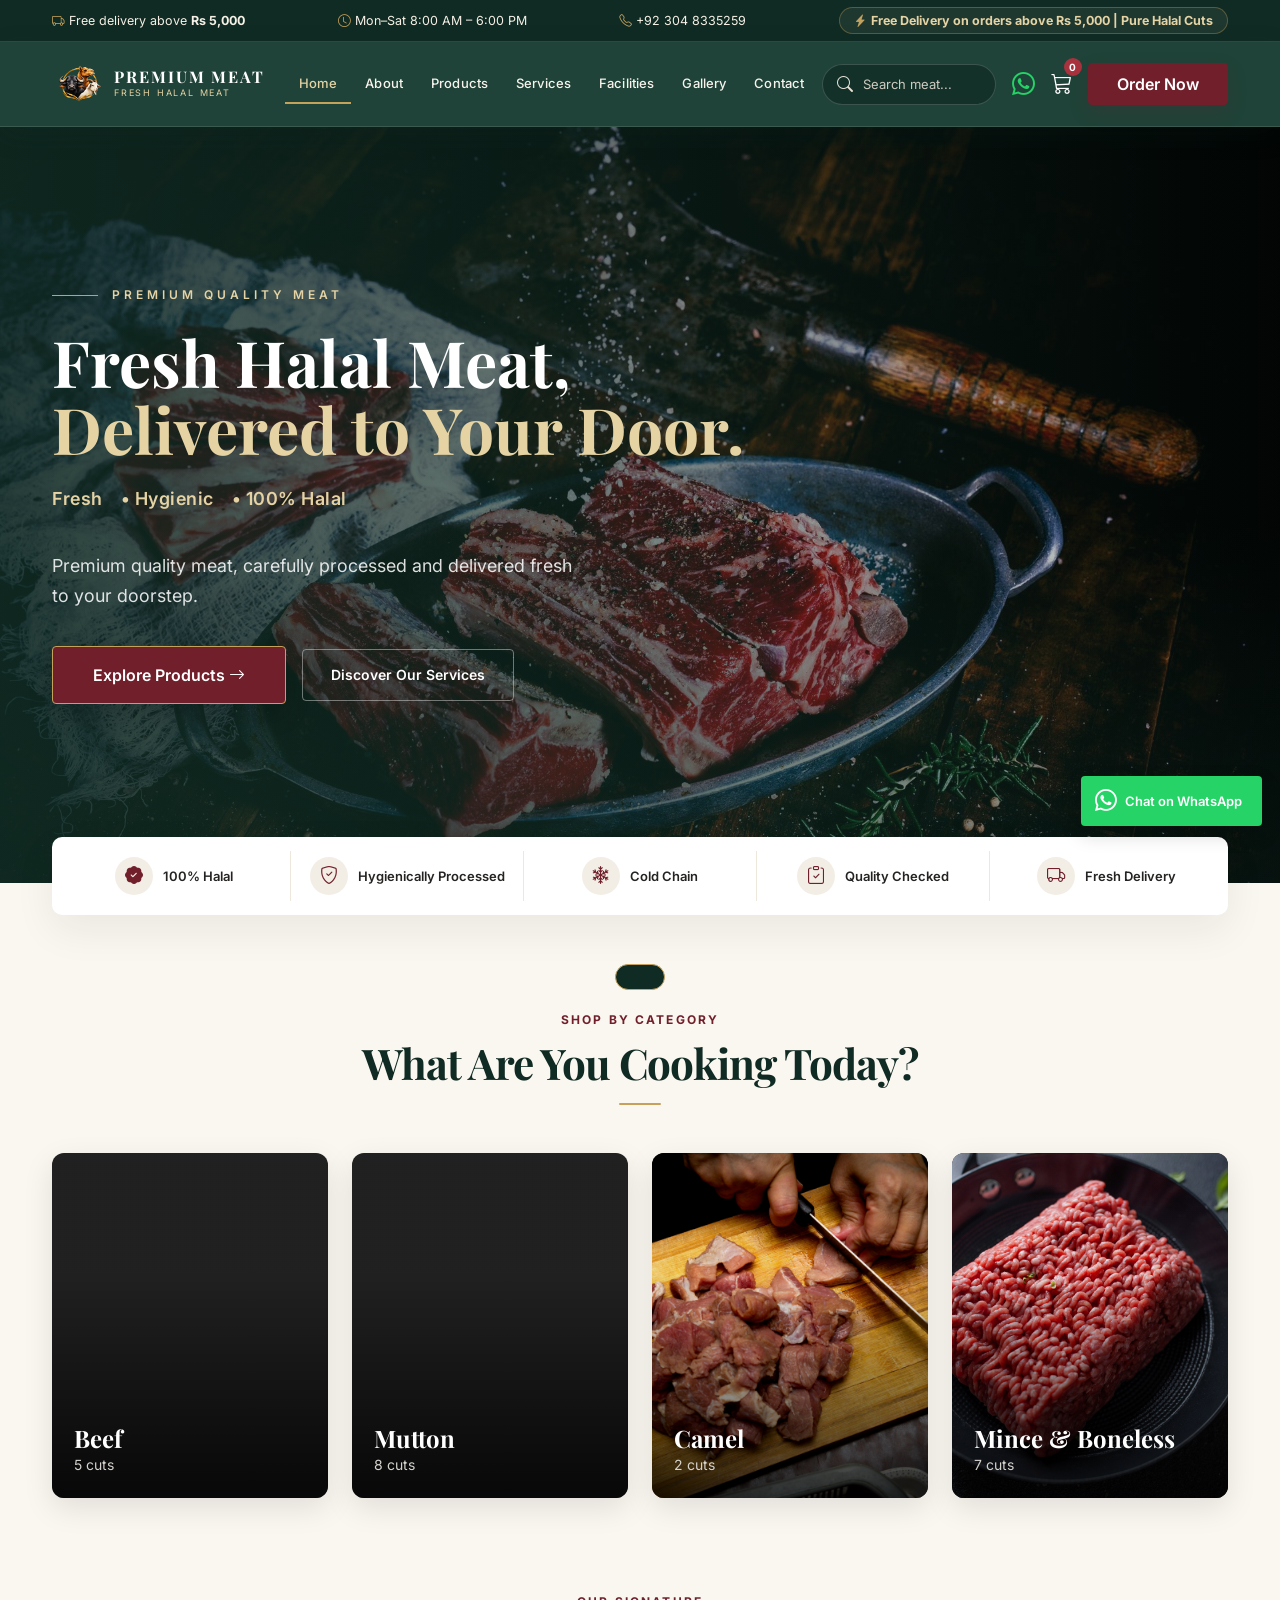
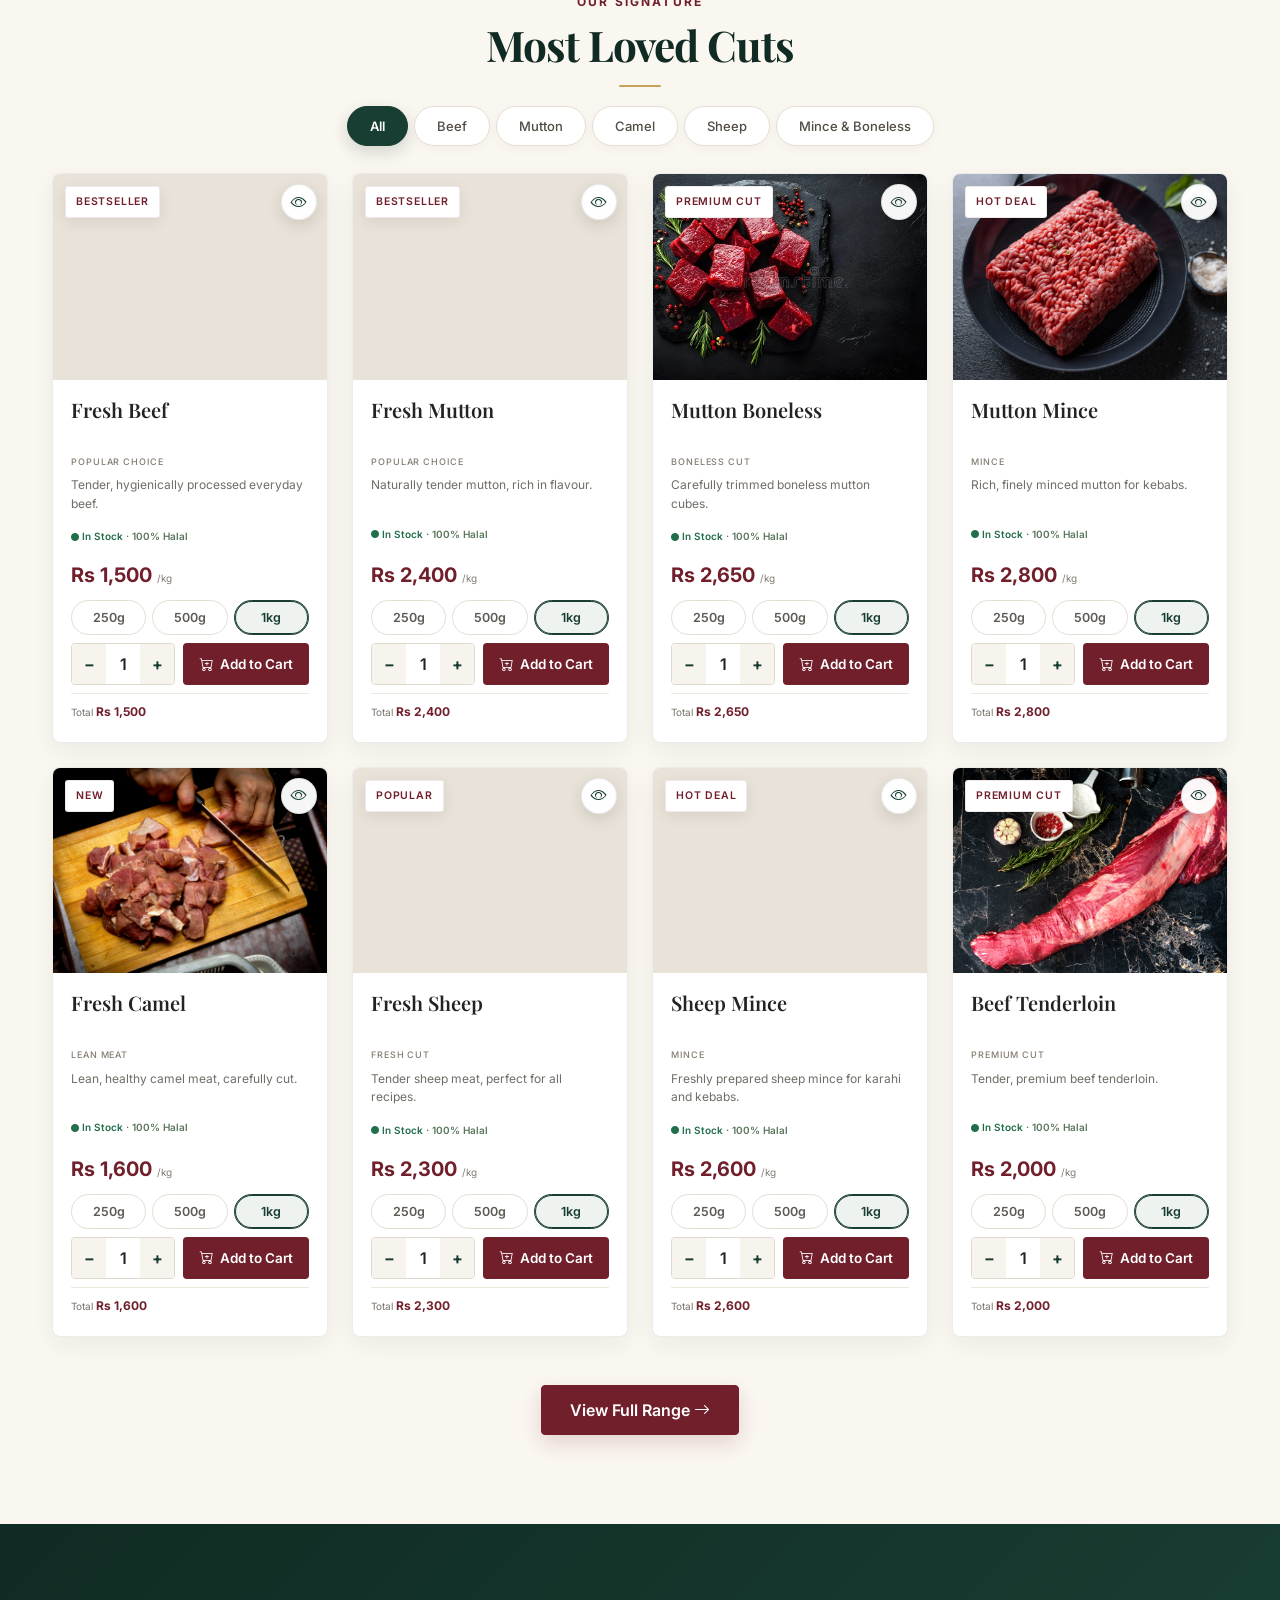
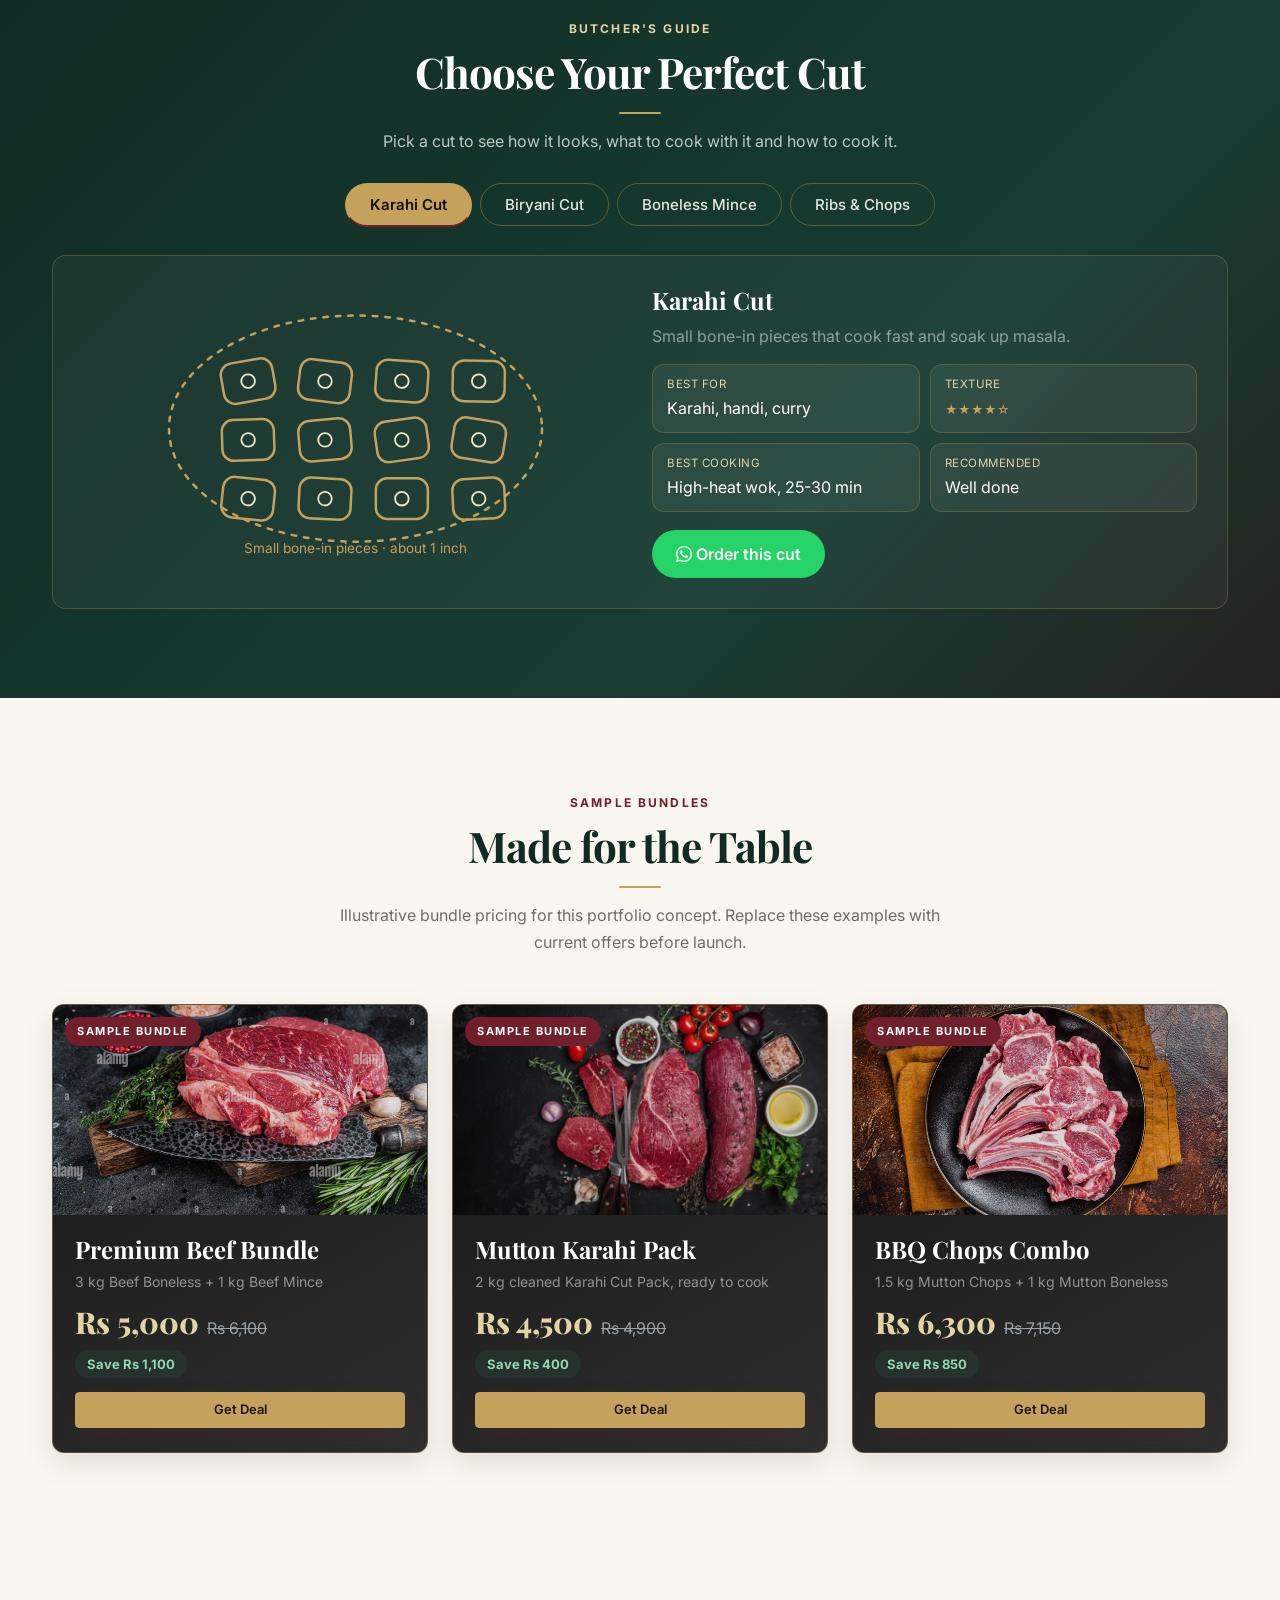
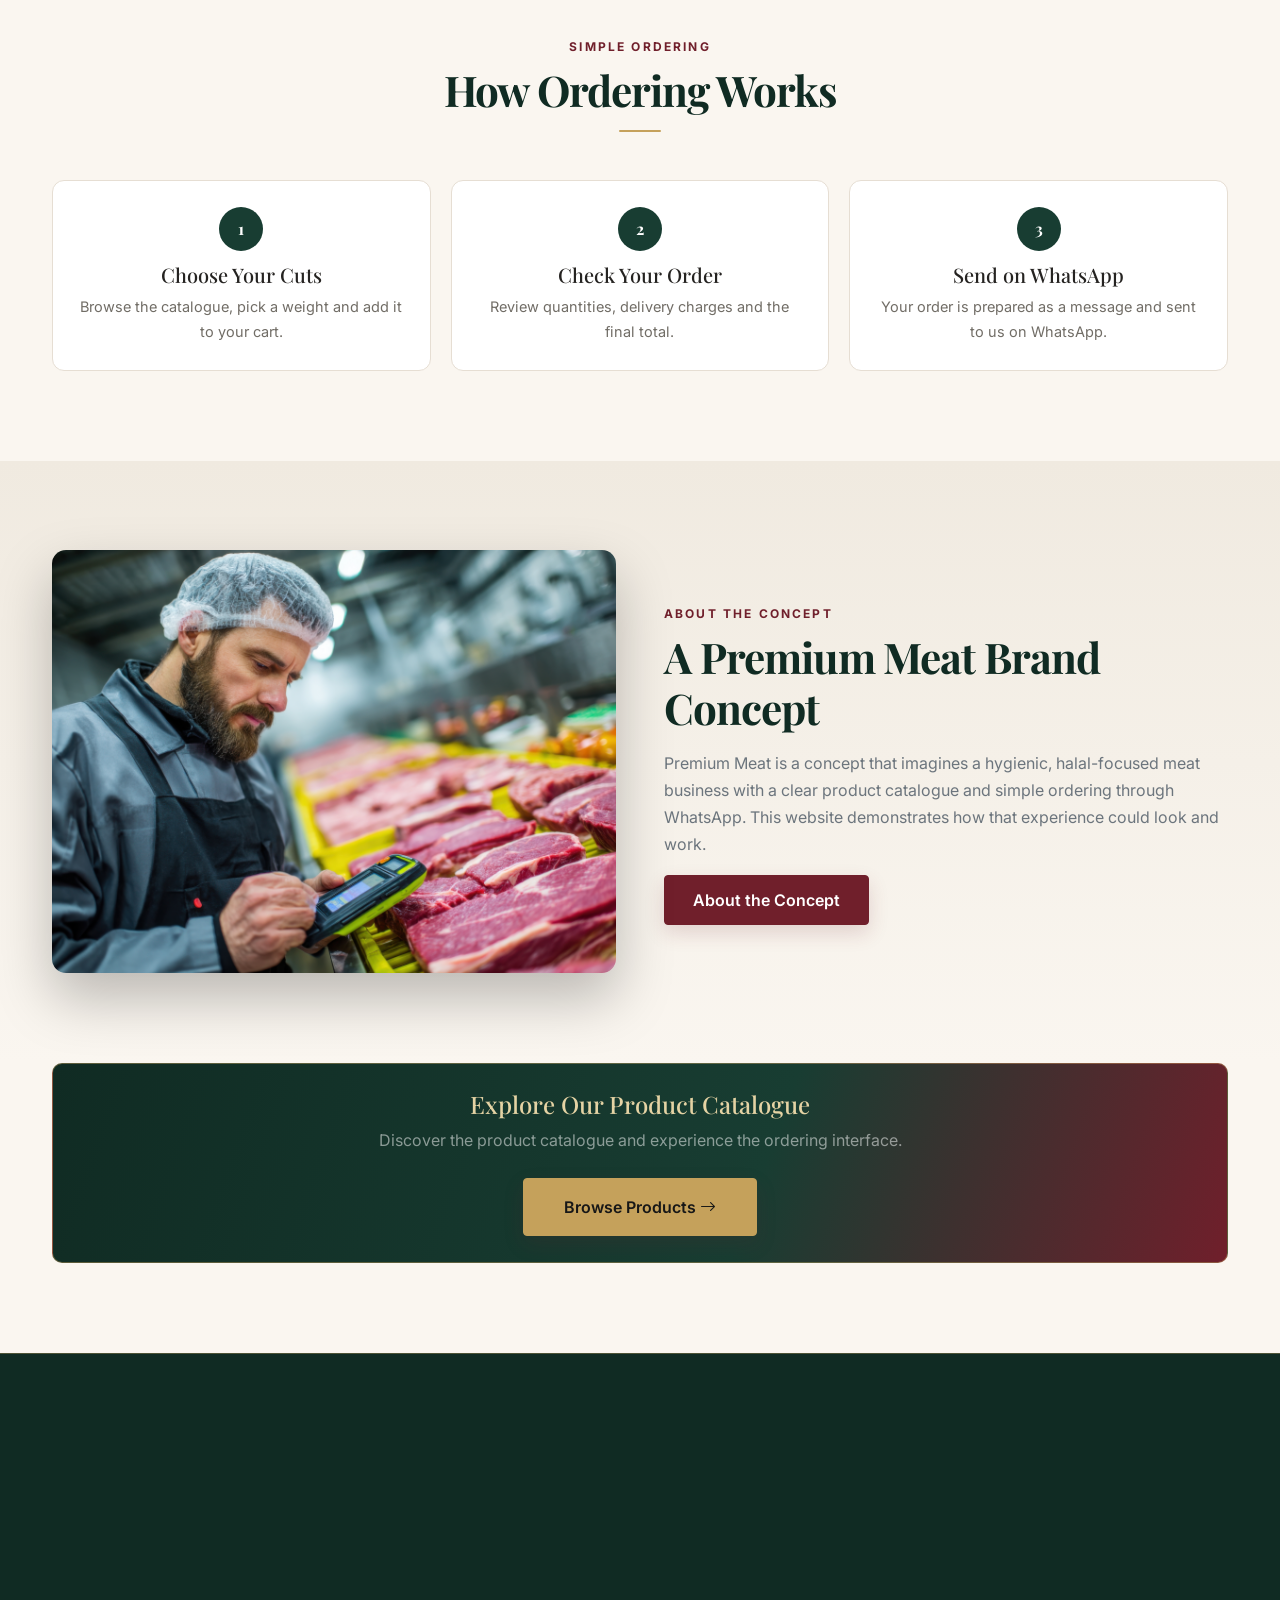
==== commit eacf0bd1: "Update website from latest attached files" ====
--- a/index.html
+++ b/index.html
@@ -11,8 +11,8 @@
 <link href="https://cdn.jsdelivr.net/npm/bootstrap-icons@1.11.3/font/bootstrap-icons.min.css" rel="stylesheet">
 <link rel="preconnect" href="https://fonts.googleapis.com"><link rel="preconnect" href="https://fonts.gstatic.com" crossorigin>
 <link href="https://fonts.googleapis.com/css2?family=Inter:wght@400;500;600;700&family=Playfair+Display:wght@600;700&display=swap" rel="stylesheet">
-<link href="css/style.css?v=20261026" rel="stylesheet">
-<link href="css/premium-theme.css" rel="stylesheet">
+<link href="css/style.css?v=20261028" rel="stylesheet">
+<link href="css/premium-theme.css?v=20261028" rel="stylesheet">
 <link rel="preload" as="image" href="images/home/hero-image.jpg" fetchpriority="high"><!-- load the actual hero image early -->
 </head><body>
 <!-- Accessibility: keyboard users can jump straight to the content -->
@@ -115,8 +115,8 @@
 <button class="dm-close" data-bs-dismiss="modal" aria-label="Close quick view"><i class="bi bi-x-lg" aria-hidden="true"></i></button><!-- close (ESC and clicking outside also close it) -->
 <div class="row g-0"><div class="col-md-7 qv-img"><img id="qvImg" src="" alt="Product photo"><!-- large product image --></div>
 <div class="col-md-5 qv-body"><div class="mb-2"><span class="qv-badge" id="qvBadge"></span> <small class="text-muted" id="qvSub"></small></div><h2 id="qvName" class="h3 mb-1"></h2><!-- badge + name -->
-<div class="qv-price mb-2" id="qvPrice"></div><p id="qvDesc" class="text-secondary small"></p><!-- price per kg + description -->
-<div class="qv-halal"><i class="bi bi-patch-check-fill" aria-hidden="true"></i> 100% Halal &middot; <span class="stock">In Stock</span></div><!-- halal indicator -->
+<div class="qv-price mb-2" id="qvPrice"></div><div class="qv-tabs" role="tablist" aria-label="Product information"><button class="qv-tab active" type="button" role="tab" aria-selected="true" data-qv-tab="details">Product details</button><button class="qv-tab" type="button" role="tab" aria-selected="false" data-qv-tab="ordering">Ordering</button></div><div id="qvPanel" class="qv-tab-panel" role="tabpanel"><p id="qvDesc" class="text-secondary small mb-1"></p><small class="qv-category" id="qvCategory"></small></div><div id="qvOrderPanel" class="qv-tab-panel" role="tabpanel" hidden><p class="text-secondary small mb-0">Choose a weight and quantity, then add this cut to your cart. Orders are confirmed through WhatsApp.</p></div><!-- price per kg + description -->
+<div class="qv-halal"><i class="bi bi-patch-check-fill" aria-hidden="true"></i> 100% Halal &middot; <span class="stock" id="qvStock">In Stock</span></div><!-- halal indicator -->
 <div class="small fw-semibold mb-1" id="qvWl">Weight</div><div class="wchips" id="qvWeights" role="group" aria-labelledby="qvWl"><!-- 250g | 500g | 1kg --><button type="button" class="wchip" data-kg="0.25" aria-pressed="false">250g</button><button type="button" class="wchip" data-kg="0.5" aria-pressed="false">500g</button><button type="button" class="wchip on" data-kg="1" aria-pressed="true">1kg</button></div>
 <div class="small fw-semibold mb-1">Quantity</div><div class="qty align-self-start mb-3"><!-- - 1 + --><button id="qvMinus" aria-label="Decrease quantity">&minus;</button><span id="qvQty" style="min-width:34px;text-align:center;font-weight:600" aria-live="polite">1</span><button id="qvPlus" aria-label="Increase quantity">+</button></div>
 <div class="mb-3 small text-secondary" aria-live="polite">Total: <span class="qv-total" id="qvTotal"></span></div><!-- Rs 2,400 x 1.5 kg = Rs 3,600 -->
--- a/css/premium-theme.css
+++ b/css/premium-theme.css
@@ -121,6 +121,11 @@
 .pcard .ptot b{color:var(--crimson);font-size:12px}
 .product-card-wrapper{padding-bottom:4px}
 .product-card-wrapper .pcard{height:100%}
+.shop-results .pcard .acts{gap:8px}
+.shop-results .pcard .acts .qty{flex:0 0 auto}
+.shop-results .pcard .acts .qty button{width:32px}
+.shop-results .pcard .acts .add{flex:1 1 auto;min-width:116px;height:46px;padding:0 12px;font-size:14px;line-height:1.1;white-space:nowrap}
+@media(max-width:767px){.shop-results .pcard .acts{flex-direction:column}.shop-results .pcard .acts .qty{width:100%;justify-content:space-between}.shop-results .pcard .acts .add{width:100%;min-width:0;height:46px}}
 
 /* Quick View is the featured interaction: wide photo, calm detail column, clear controls. */
 .qvm .modal-dialog{max-width:920px}
@@ -171,6 +176,27 @@
 .exp{background:var(--crimson);box-shadow:0 12px 26px rgba(112,31,43,.25)}
 .stat b,.tlh .yr{color:var(--crimson)}
 .filter-btn.active,.filter-btn.on{background:#183D32;color:#fff;border-color:#183D32}
+.shop-controls{padding-top:clamp(32px,5vw,64px)}
+.shop-layout{display:grid;grid-template-columns:minmax(220px,260px) minmax(0,1fr);gap:clamp(22px,3vw,42px);align-items:start}
+.shop-sidebar{position:sticky;top:112px;padding:24px;background:#fff;border:1px solid var(--border);border-radius:10px;box-shadow:0 12px 34px rgba(37,35,33,.06)}
+.shop-filter-head{padding-bottom:17px;border-bottom:1px solid var(--border);margin-bottom:20px}
+.shop-filter-head .eyebrow{font-size:10px;color:var(--crimson);letter-spacing:.14em;text-transform:uppercase}
+.shop-filter-head h2{font-size:25px;margin:4px 0 0;color:var(--forest)}
+.shop-sidebar .searchbox{margin-bottom:20px}.shop-sidebar .searchbox input{min-width:0}
+.filter-group{padding:0;margin:18px 0 0;border:0}
+.filter-group legend,.filter-group>label{display:block;font-size:12px;font-weight:700;color:var(--text);margin-bottom:10px}
+.shop-cats{display:grid;grid-template-columns:1fr;gap:7px}
+.shop-cats .chip{width:100%;text-align:left;margin:0;padding:8px 11px;border-radius:4px;font-size:12px}
+.availability-filter{display:flex!important;align-items:center;gap:9px;cursor:pointer}
+.availability-filter input{accent-color:var(--forest);width:16px;height:16px}
+.shop-toolbar{display:flex;align-items:center;justify-content:space-between;gap:16px;min-height:47px;margin:0 0 18px;padding-bottom:13px;border-bottom:1px solid var(--border)}
+.shop-toolbar .res-count{margin:0;text-align:left}.shop-toolbar .sortbar{display:flex;align-items:center;gap:10px;margin:0}.shop-toolbar .sortbar span{font-size:12px;color:var(--muted);white-space:nowrap}.shop-toolbar .sortbar select{width:180px}
+.qv-tabs{display:flex;gap:20px;border-bottom:1px solid var(--border);margin:12px 0 13px}
+.qv-tab{appearance:none;border:0;border-bottom:2px solid transparent;background:transparent;padding:0 0 9px;color:var(--muted);font-size:12px;font-weight:700}
+.qv-tab.active{color:var(--forest);border-color:var(--gold)}
+.qv-tab-panel{min-height:57px}.qv-category{color:var(--muted);text-transform:capitalize}
+@media(max-width:991px){.shop-layout{grid-template-columns:220px minmax(0,1fr);gap:20px}.shop-sidebar{top:96px;padding:18px}}
+@media(max-width:767px){.shop-layout{grid-template-columns:1fr}.shop-sidebar{position:static}.shop-cats{grid-template-columns:repeat(2,minmax(0,1fr))}.shop-toolbar{align-items:flex-start;flex-direction:column}.shop-toolbar .sortbar{width:100%;justify-content:space-between}.shop-toolbar .sortbar select{width:min(68%,240px)}}
 .searchbox input,.form-control,.form-select,textarea.form-control{border:1px solid #ded8ce;border-radius:4px;background:#fff;color:#252321}
 .searchbox input:focus,.form-control:focus,.form-select:focus,textarea.form-control:focus{border-color:#183D32;box-shadow:0 0 0 3px rgba(24,61,50,.12)}
 .form-label{color:#403d38;font-weight:600}
